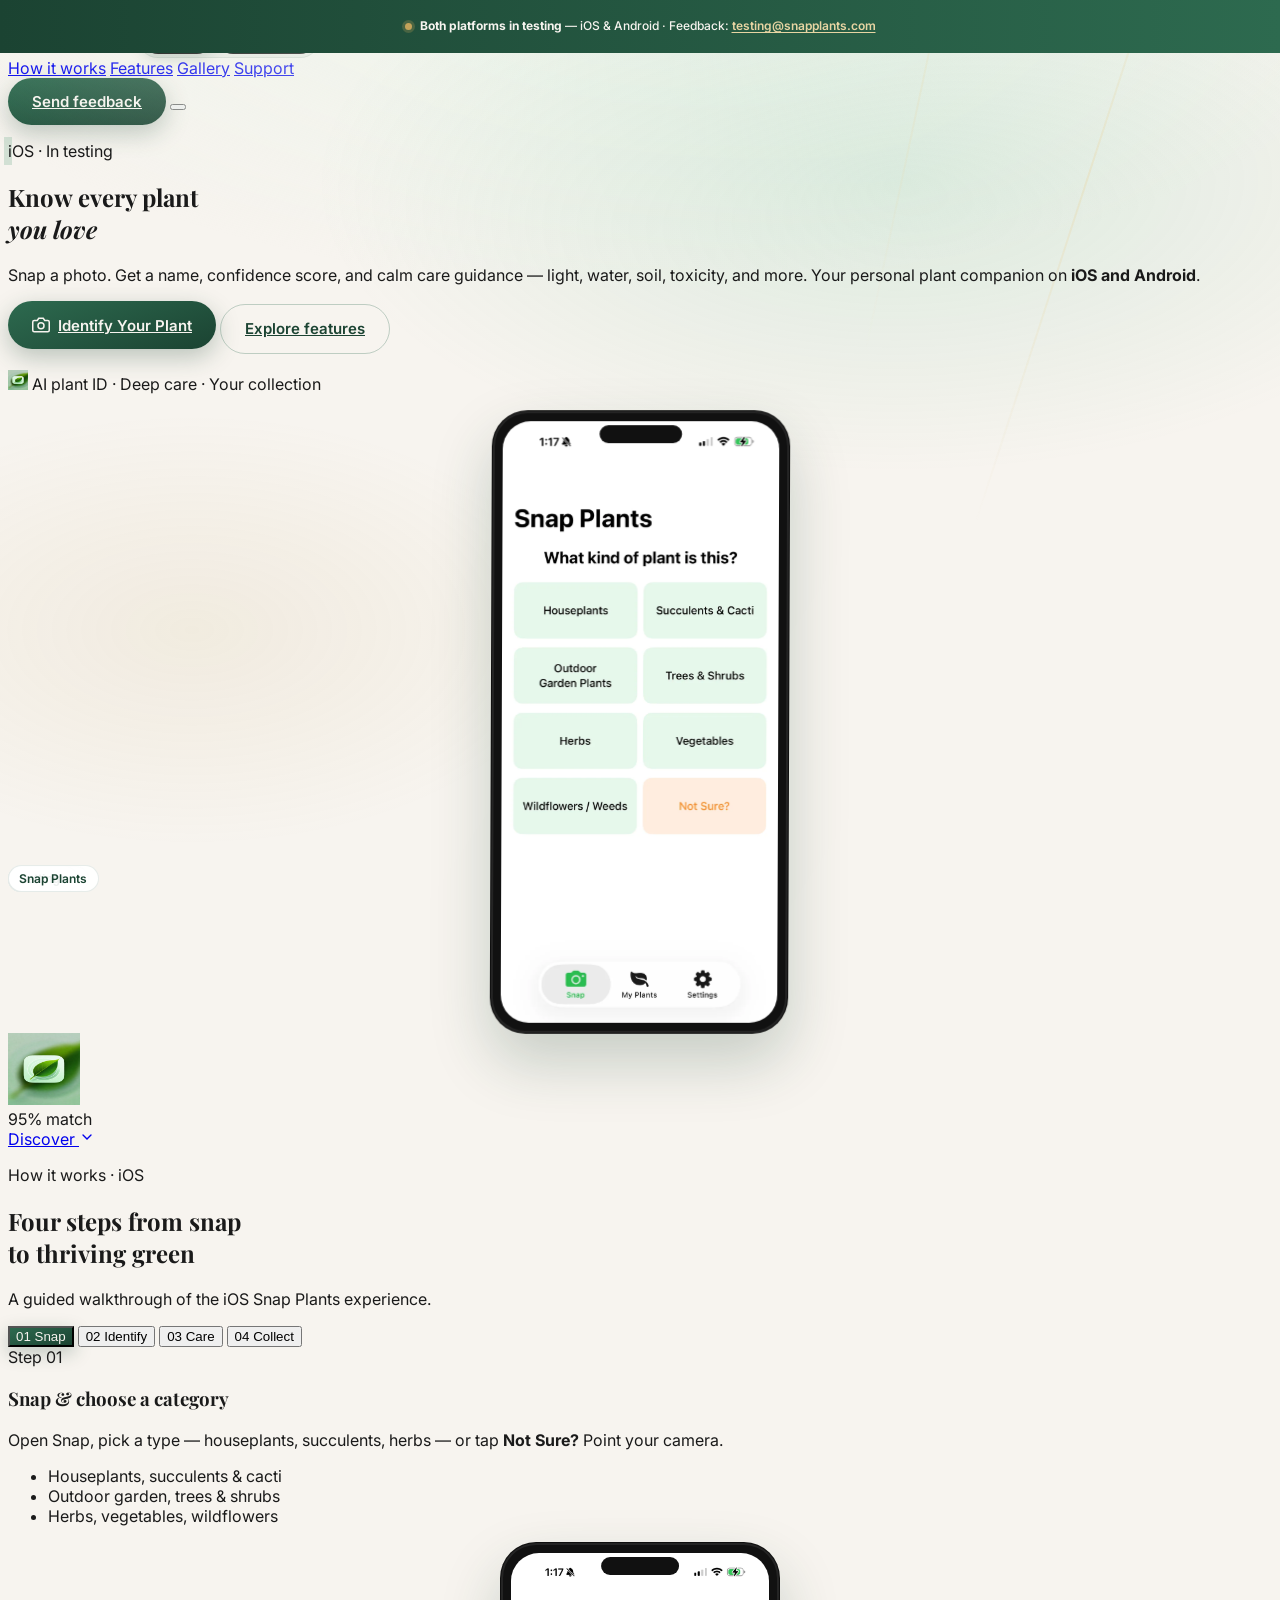
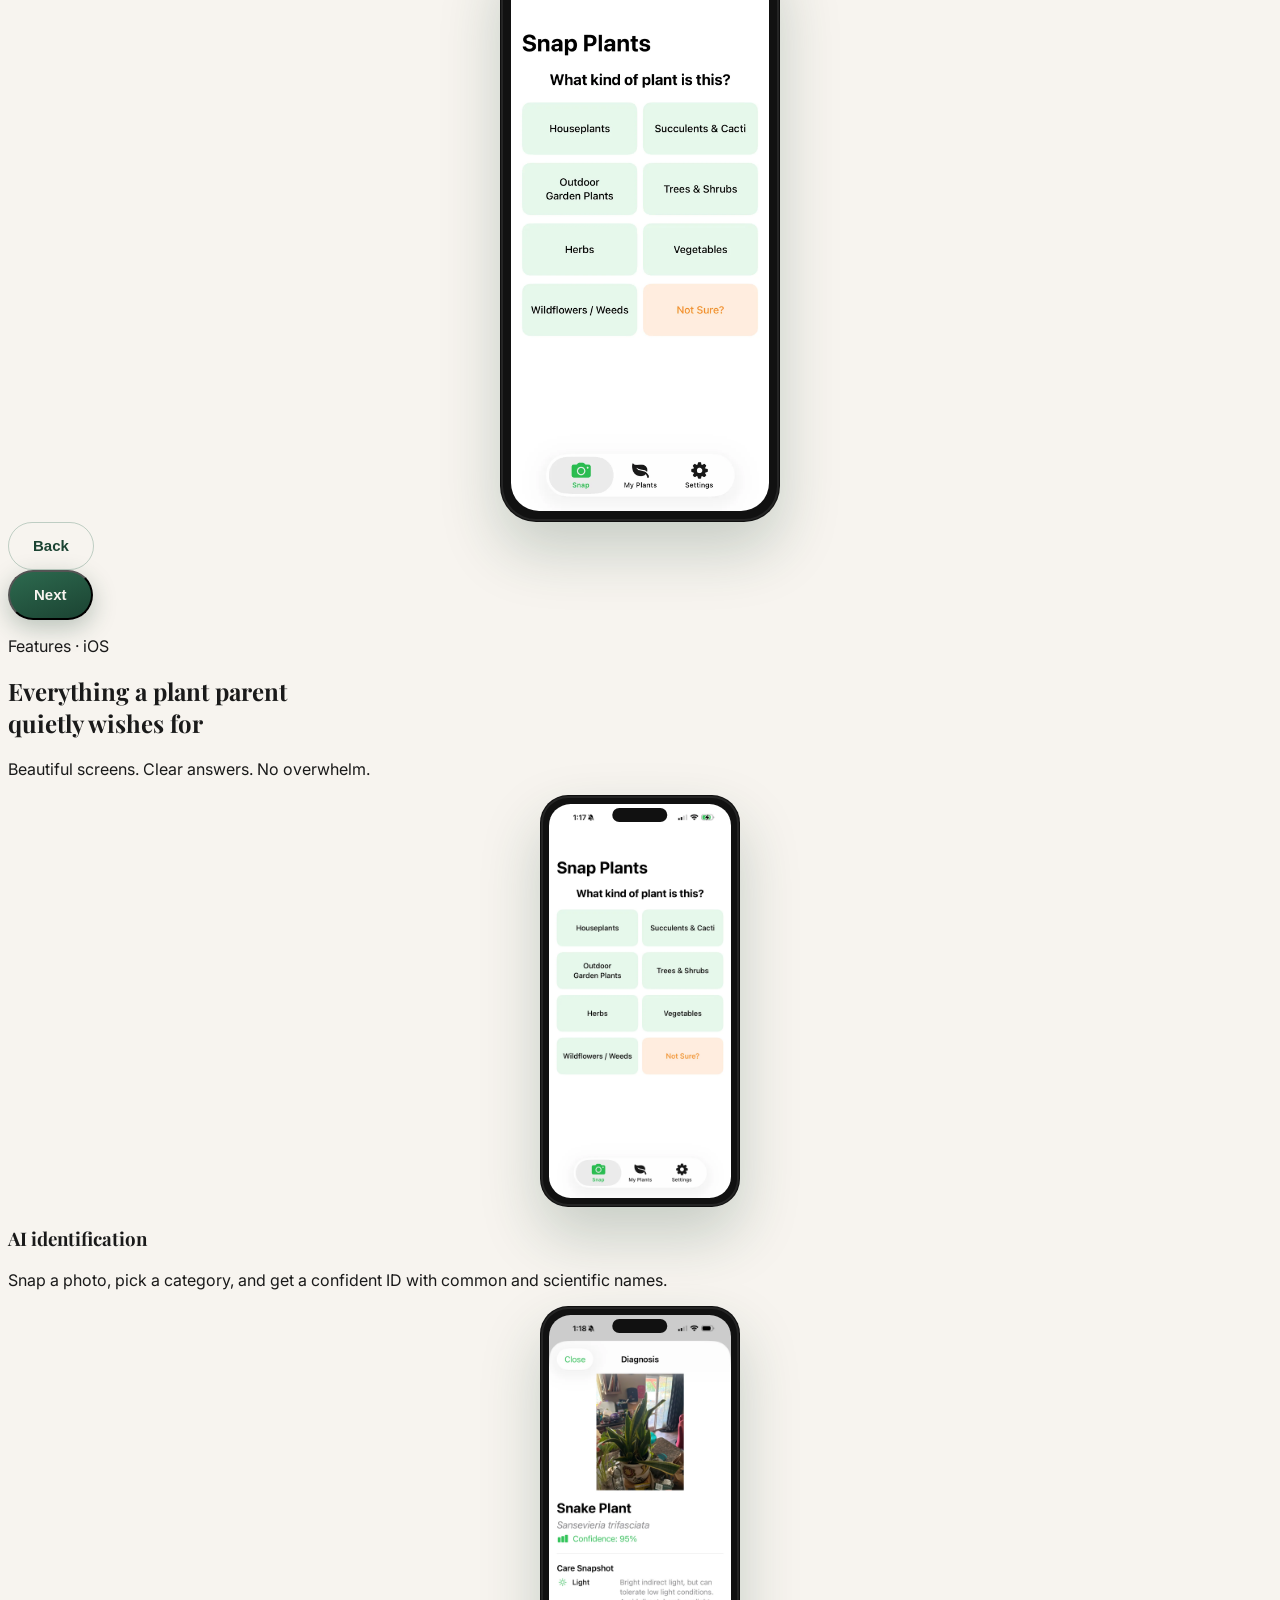
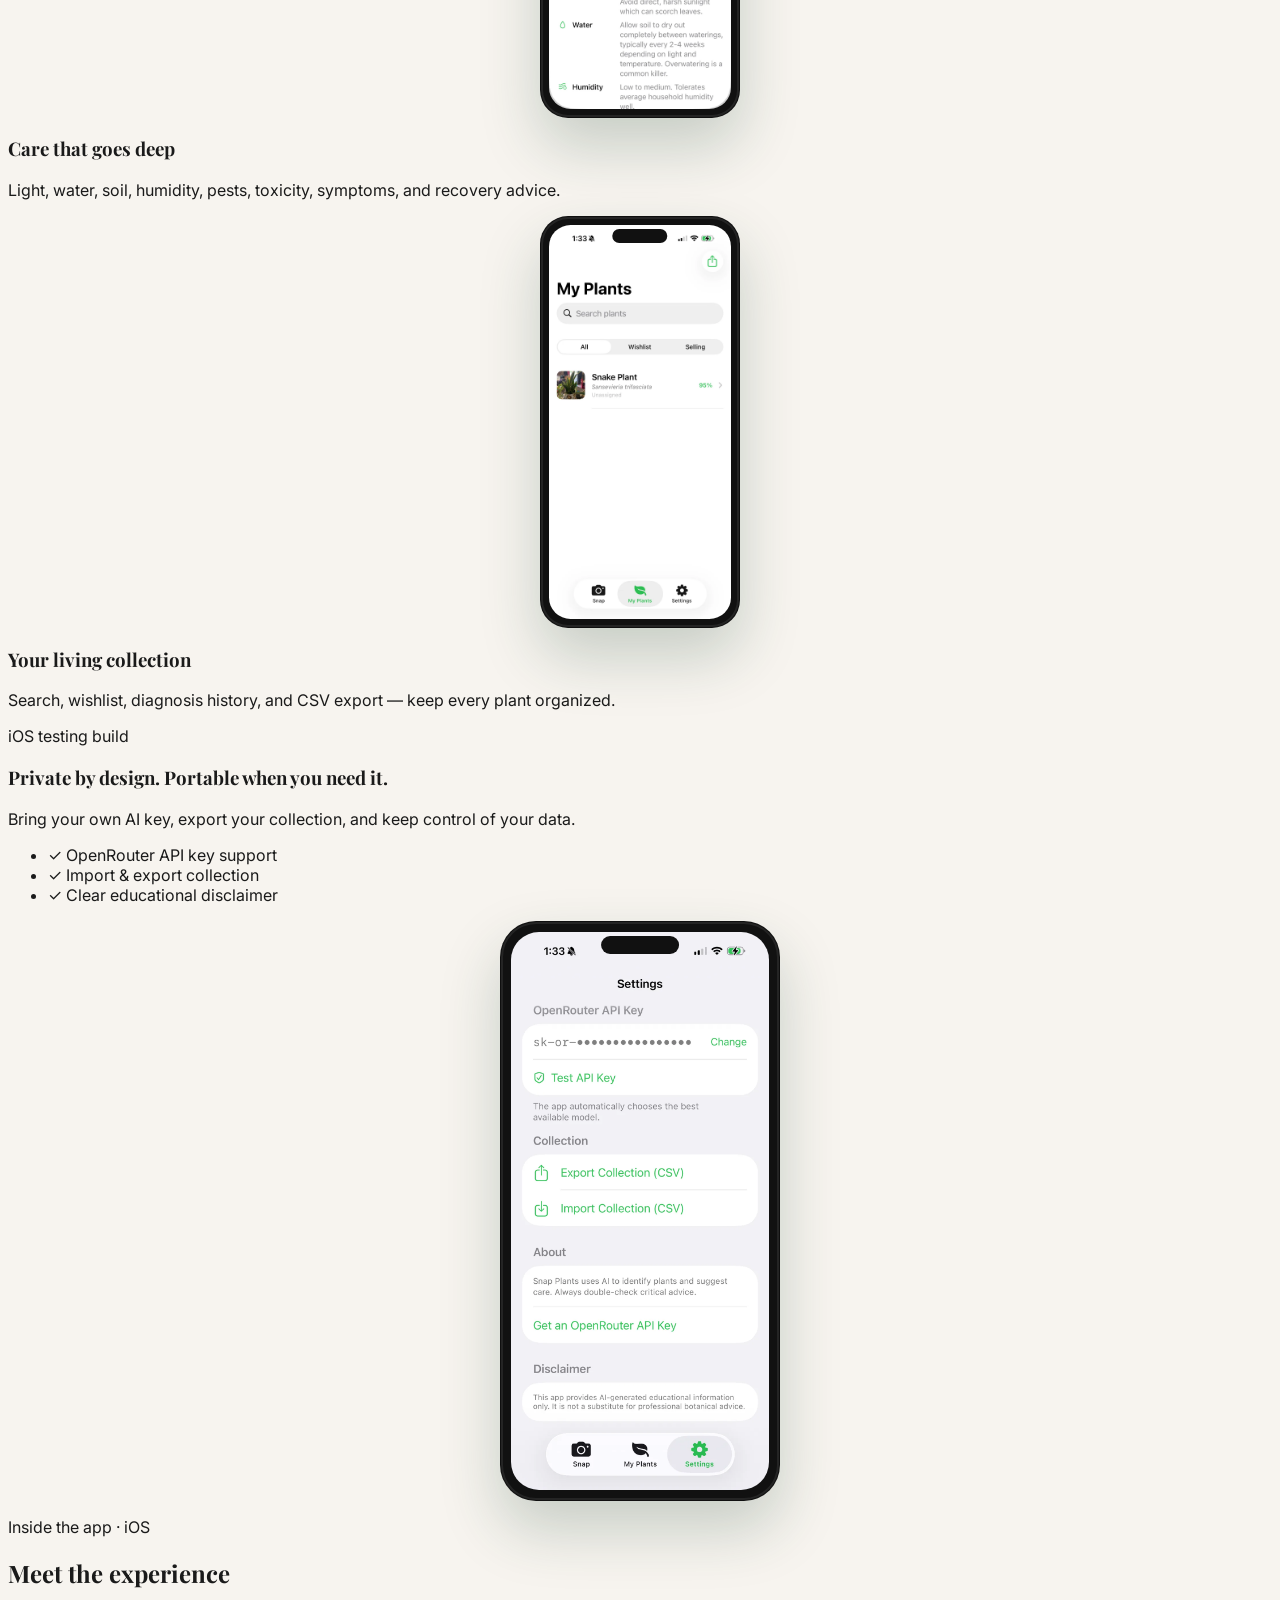
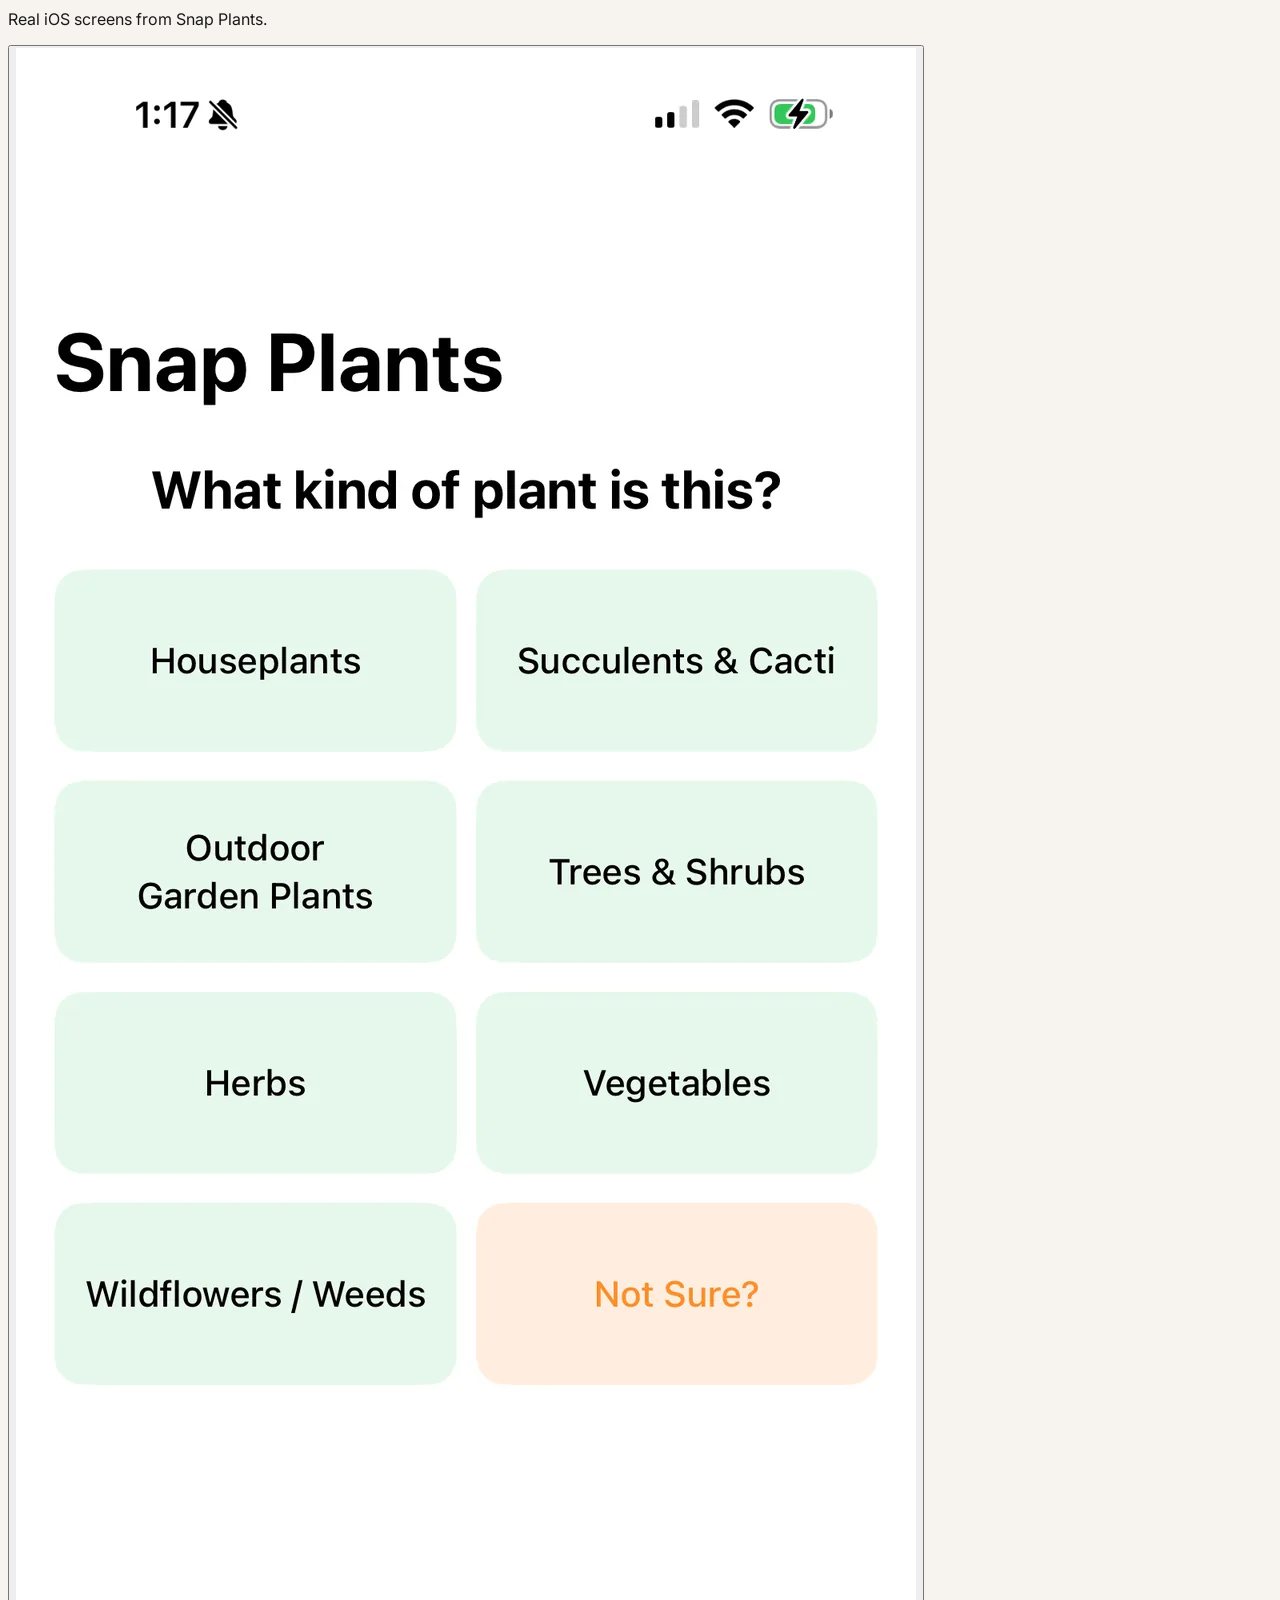
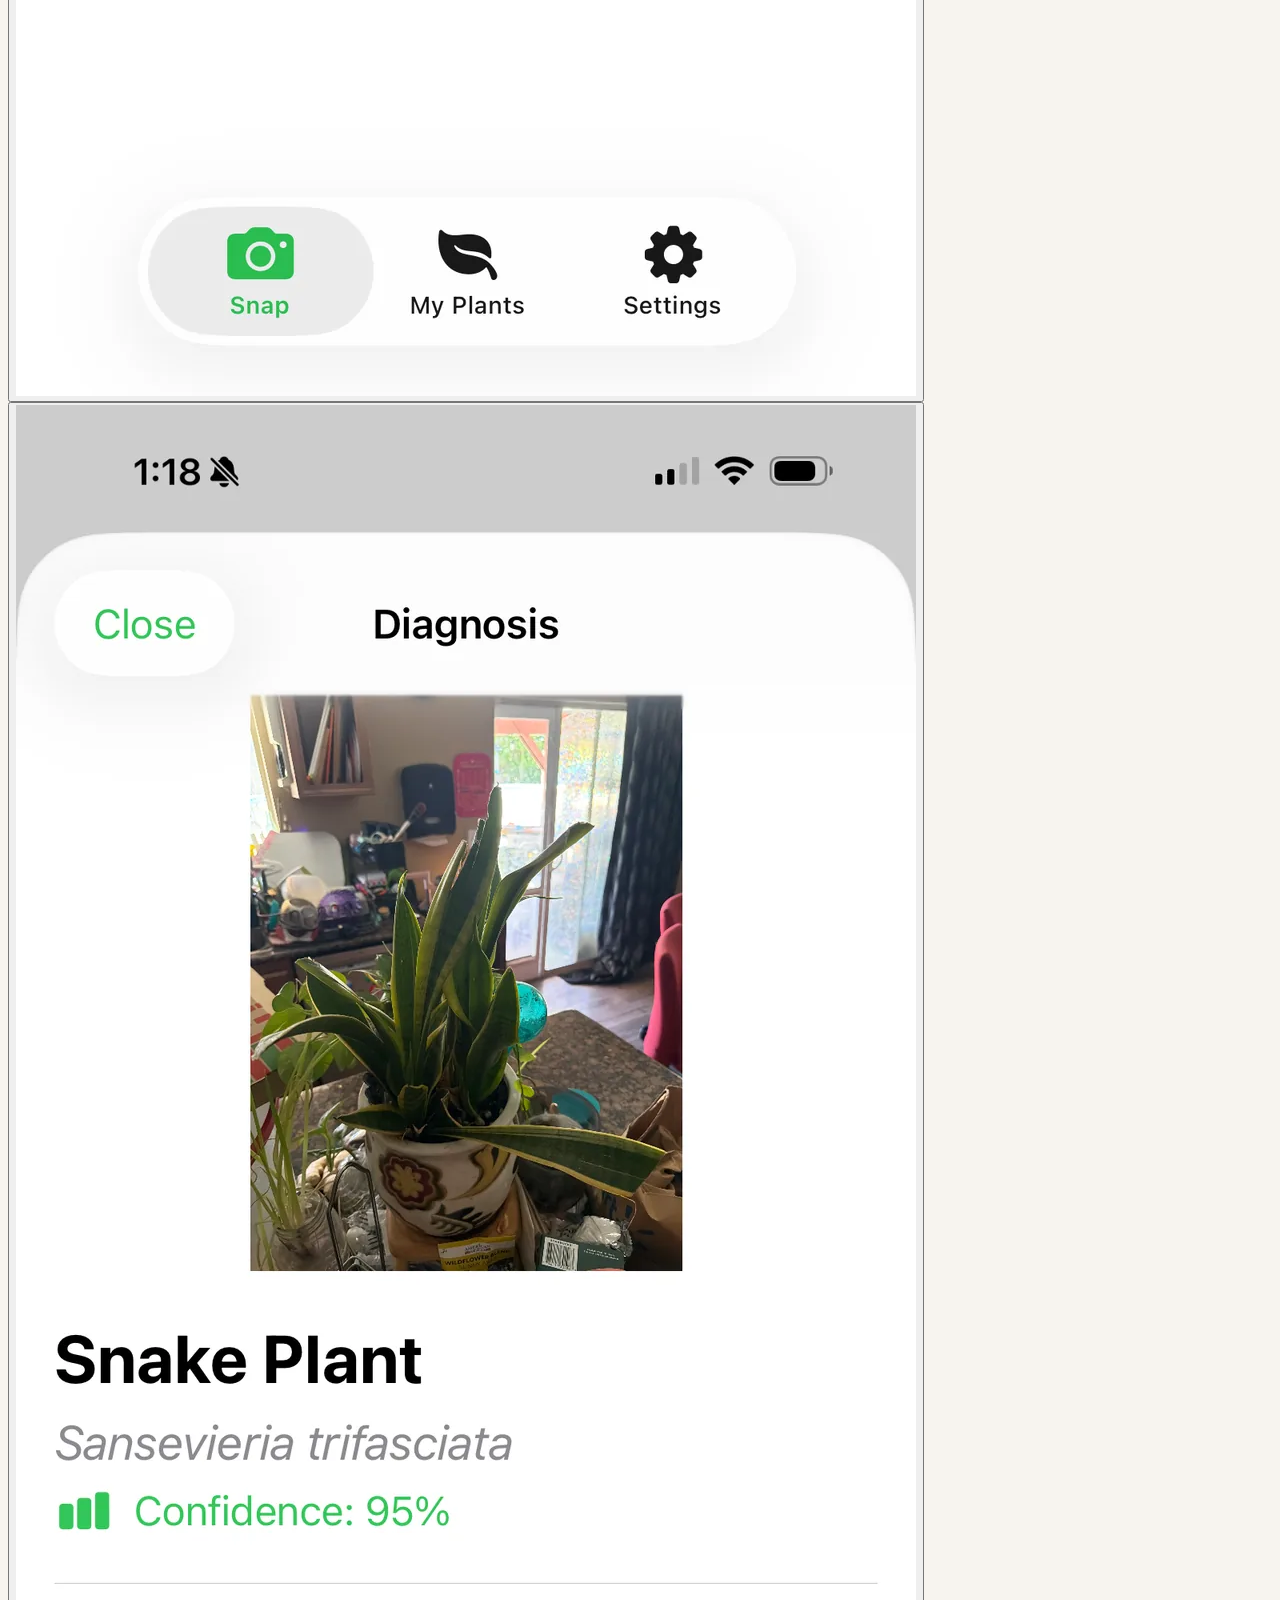
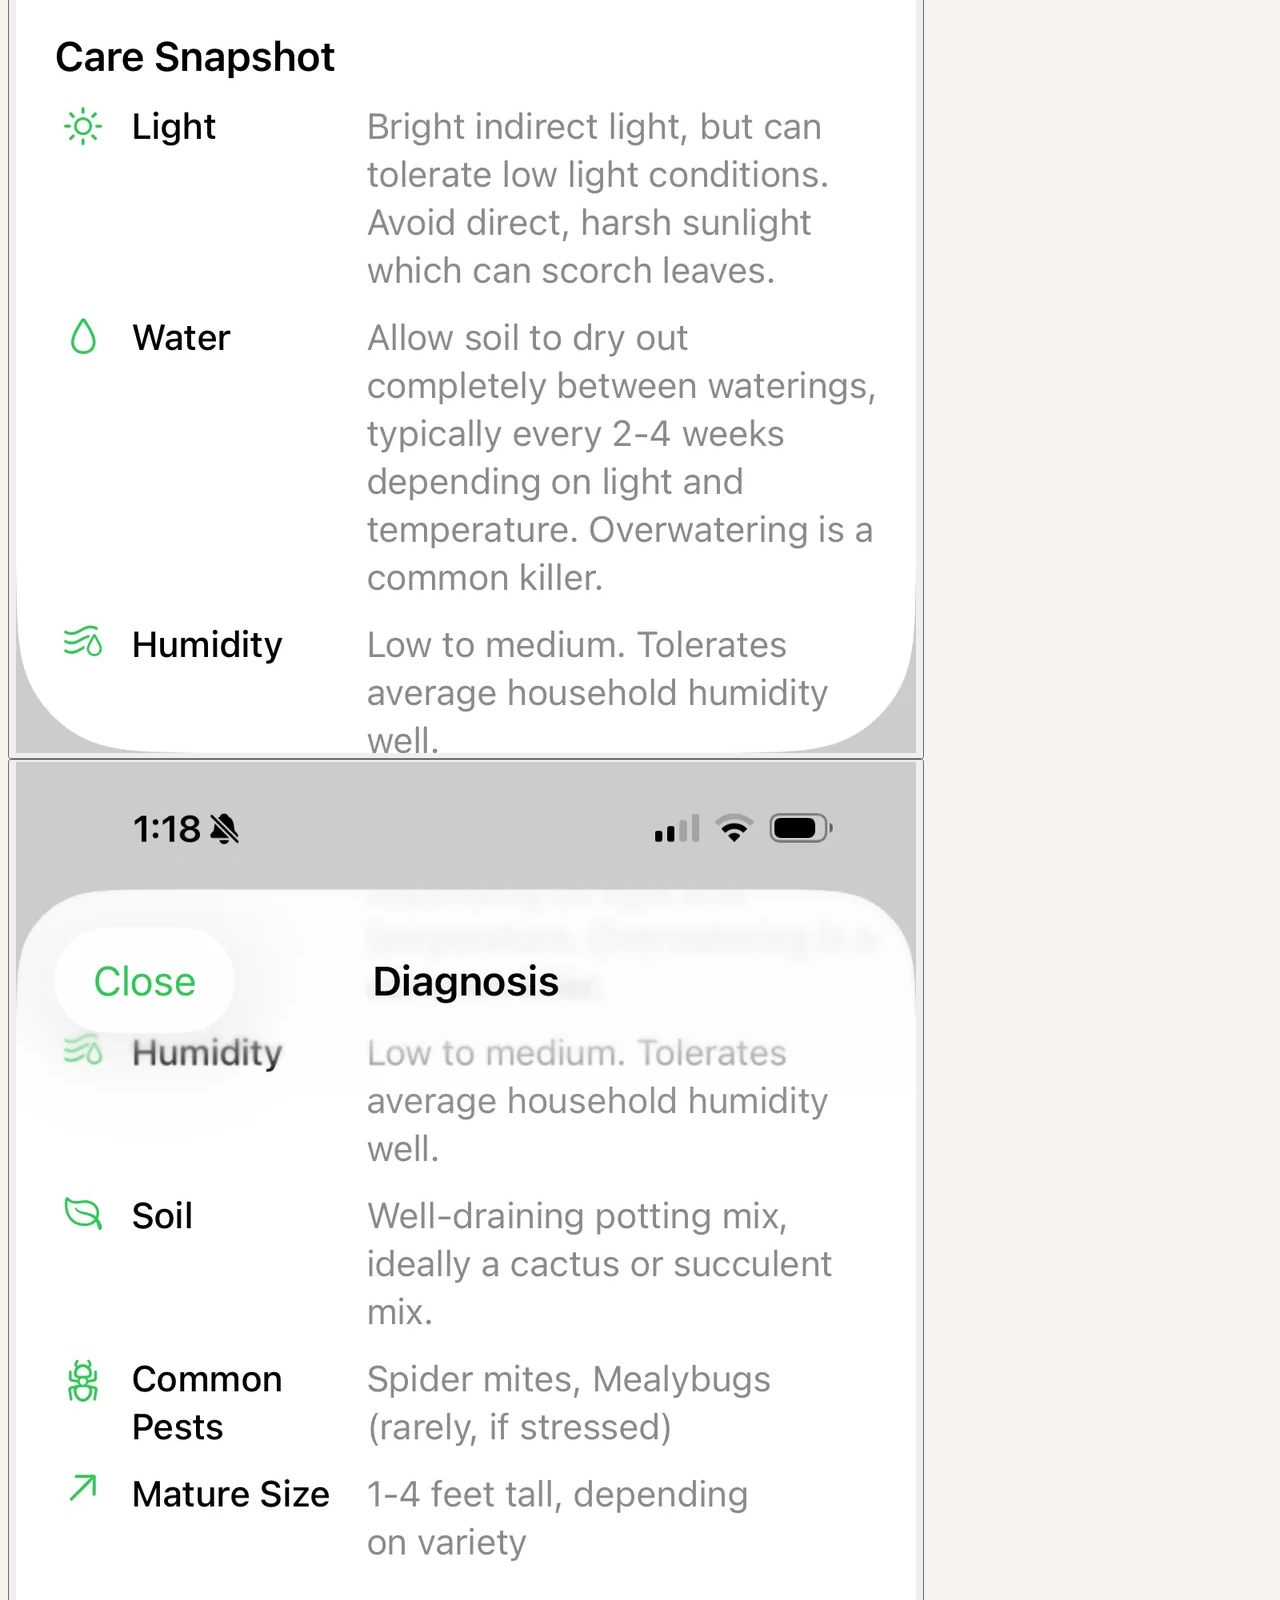
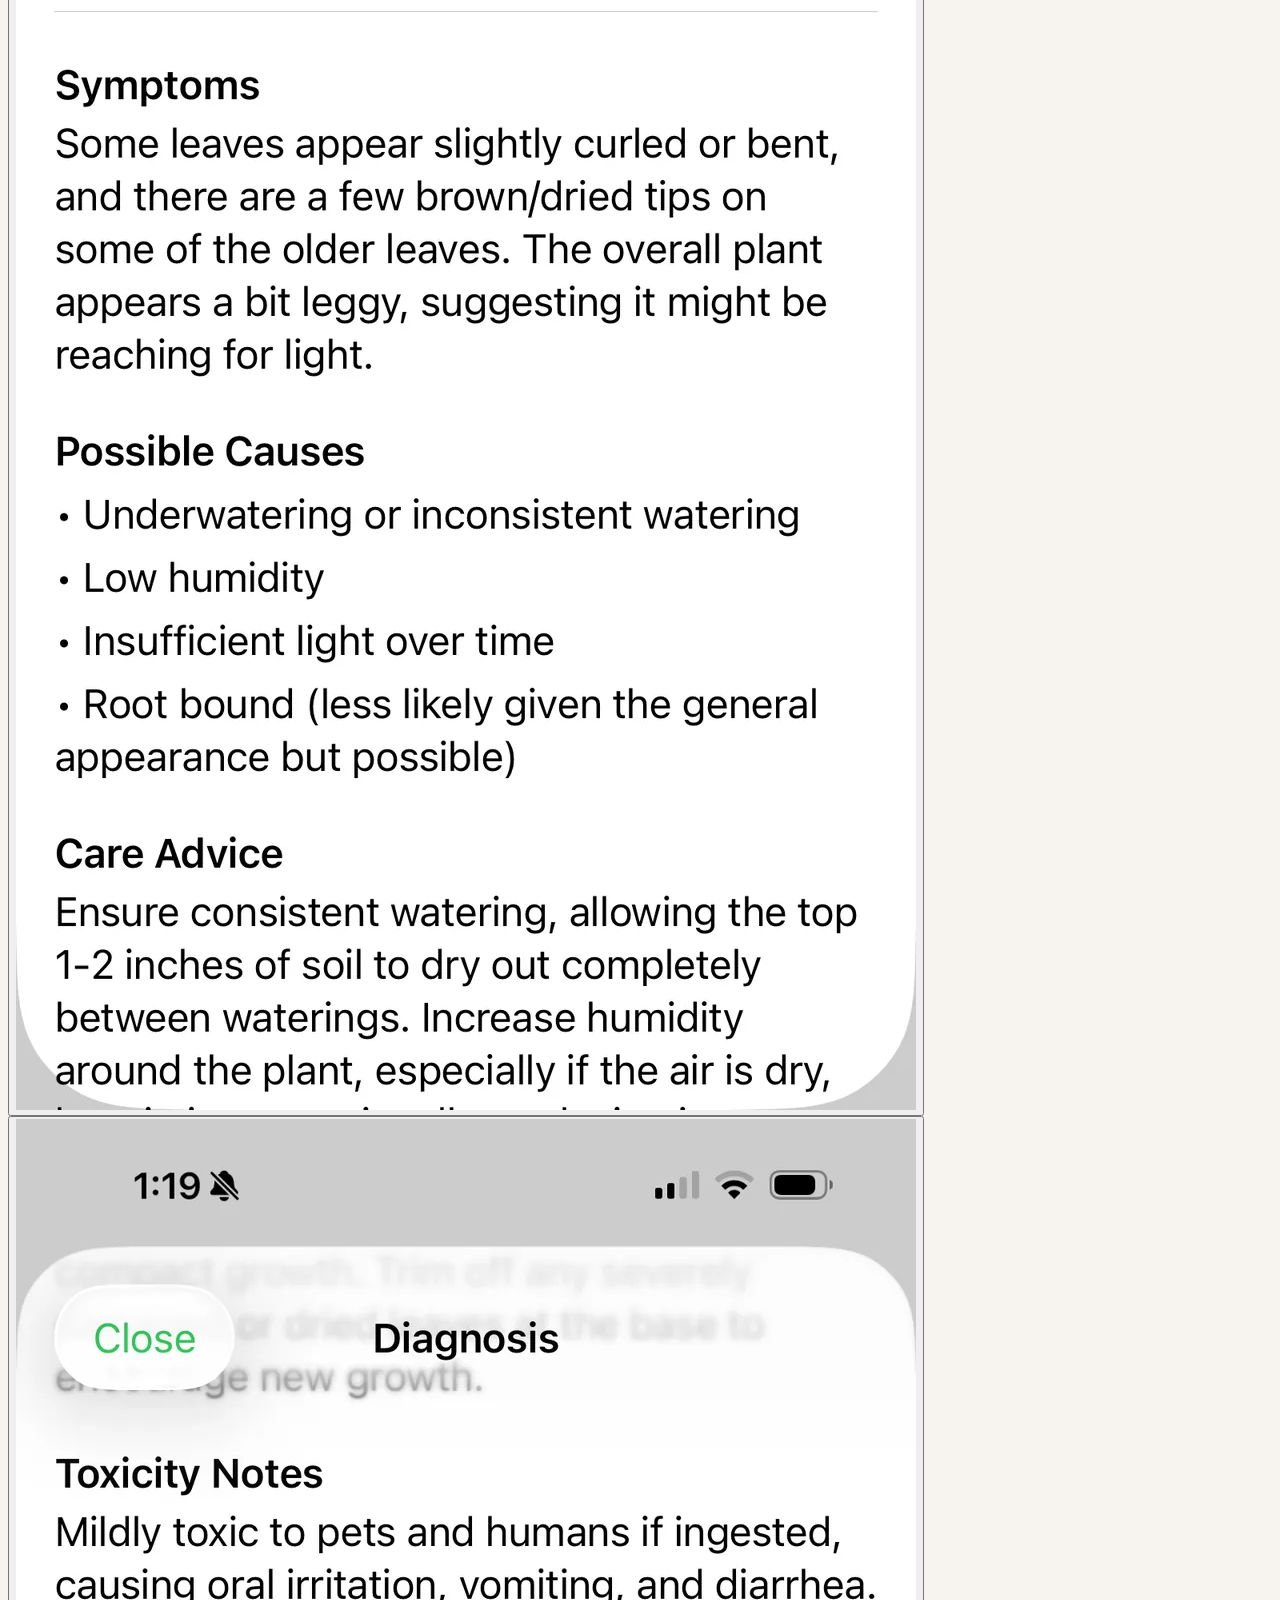
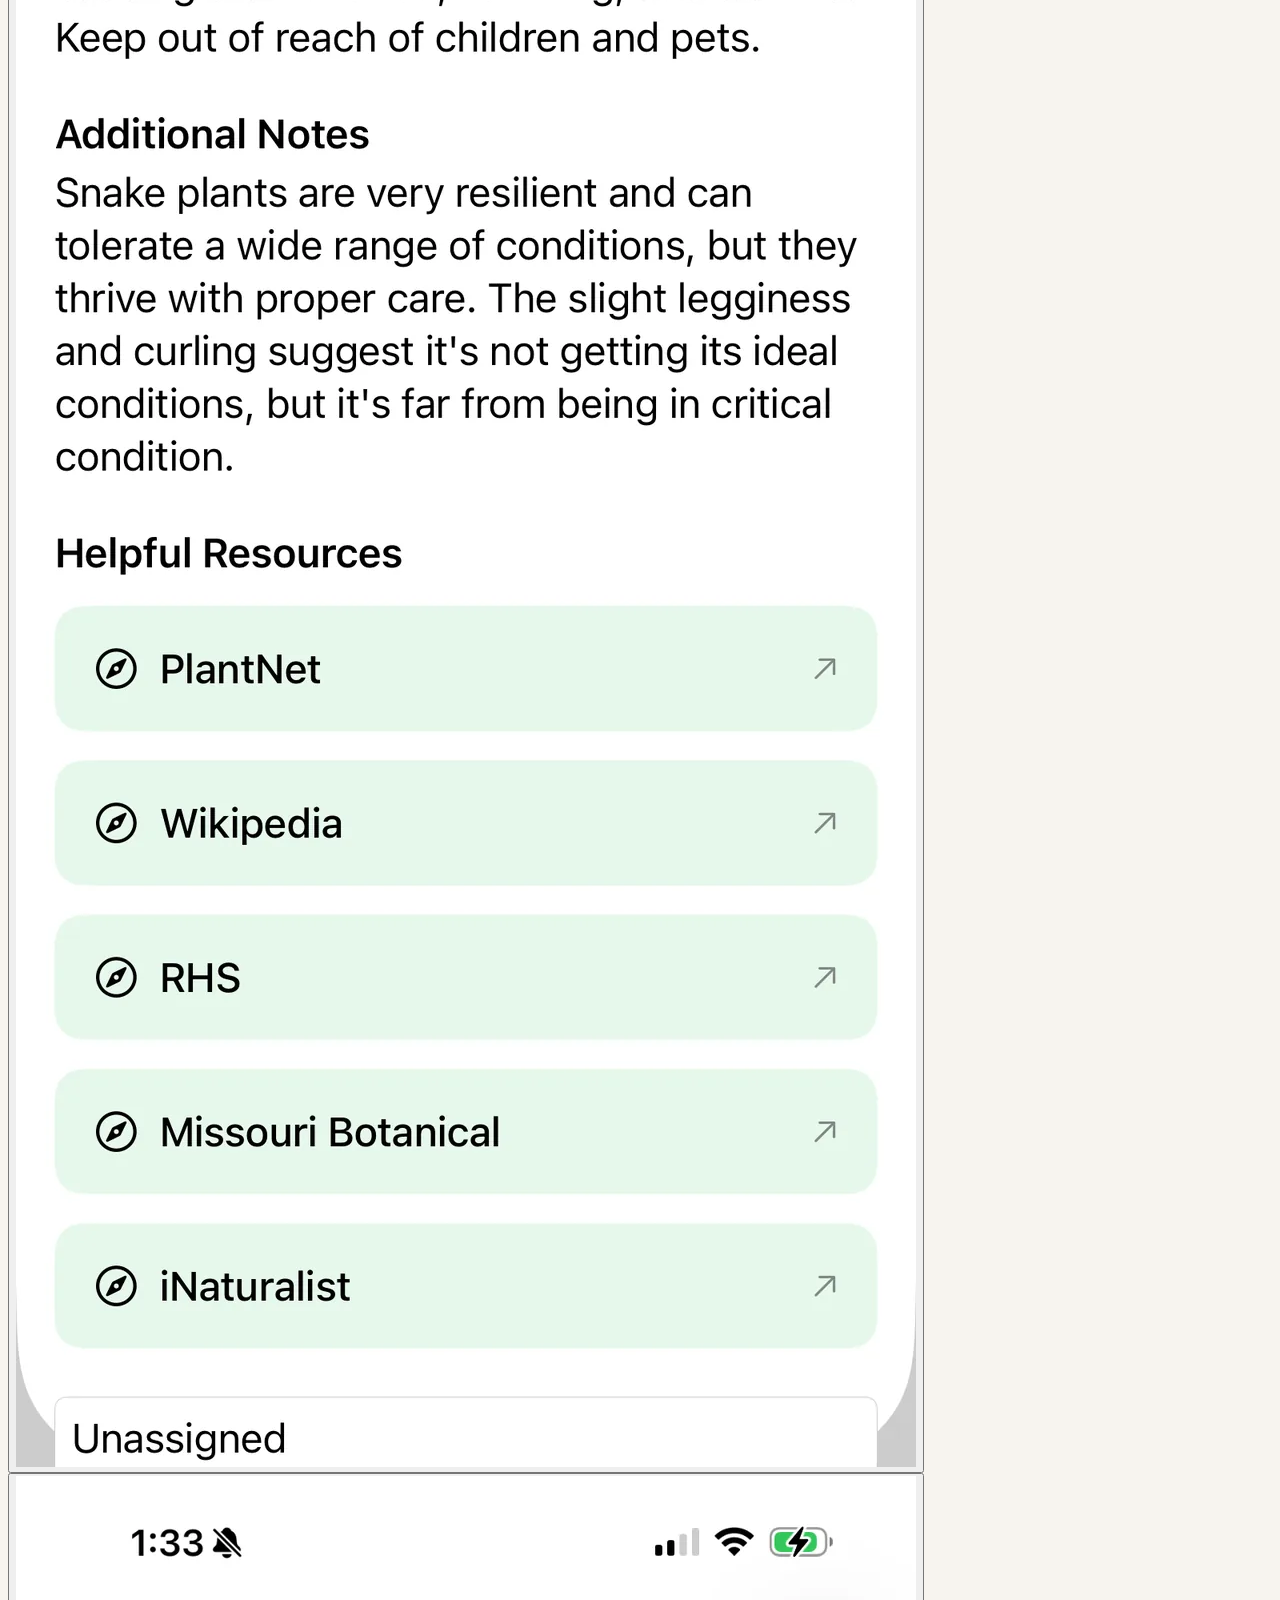
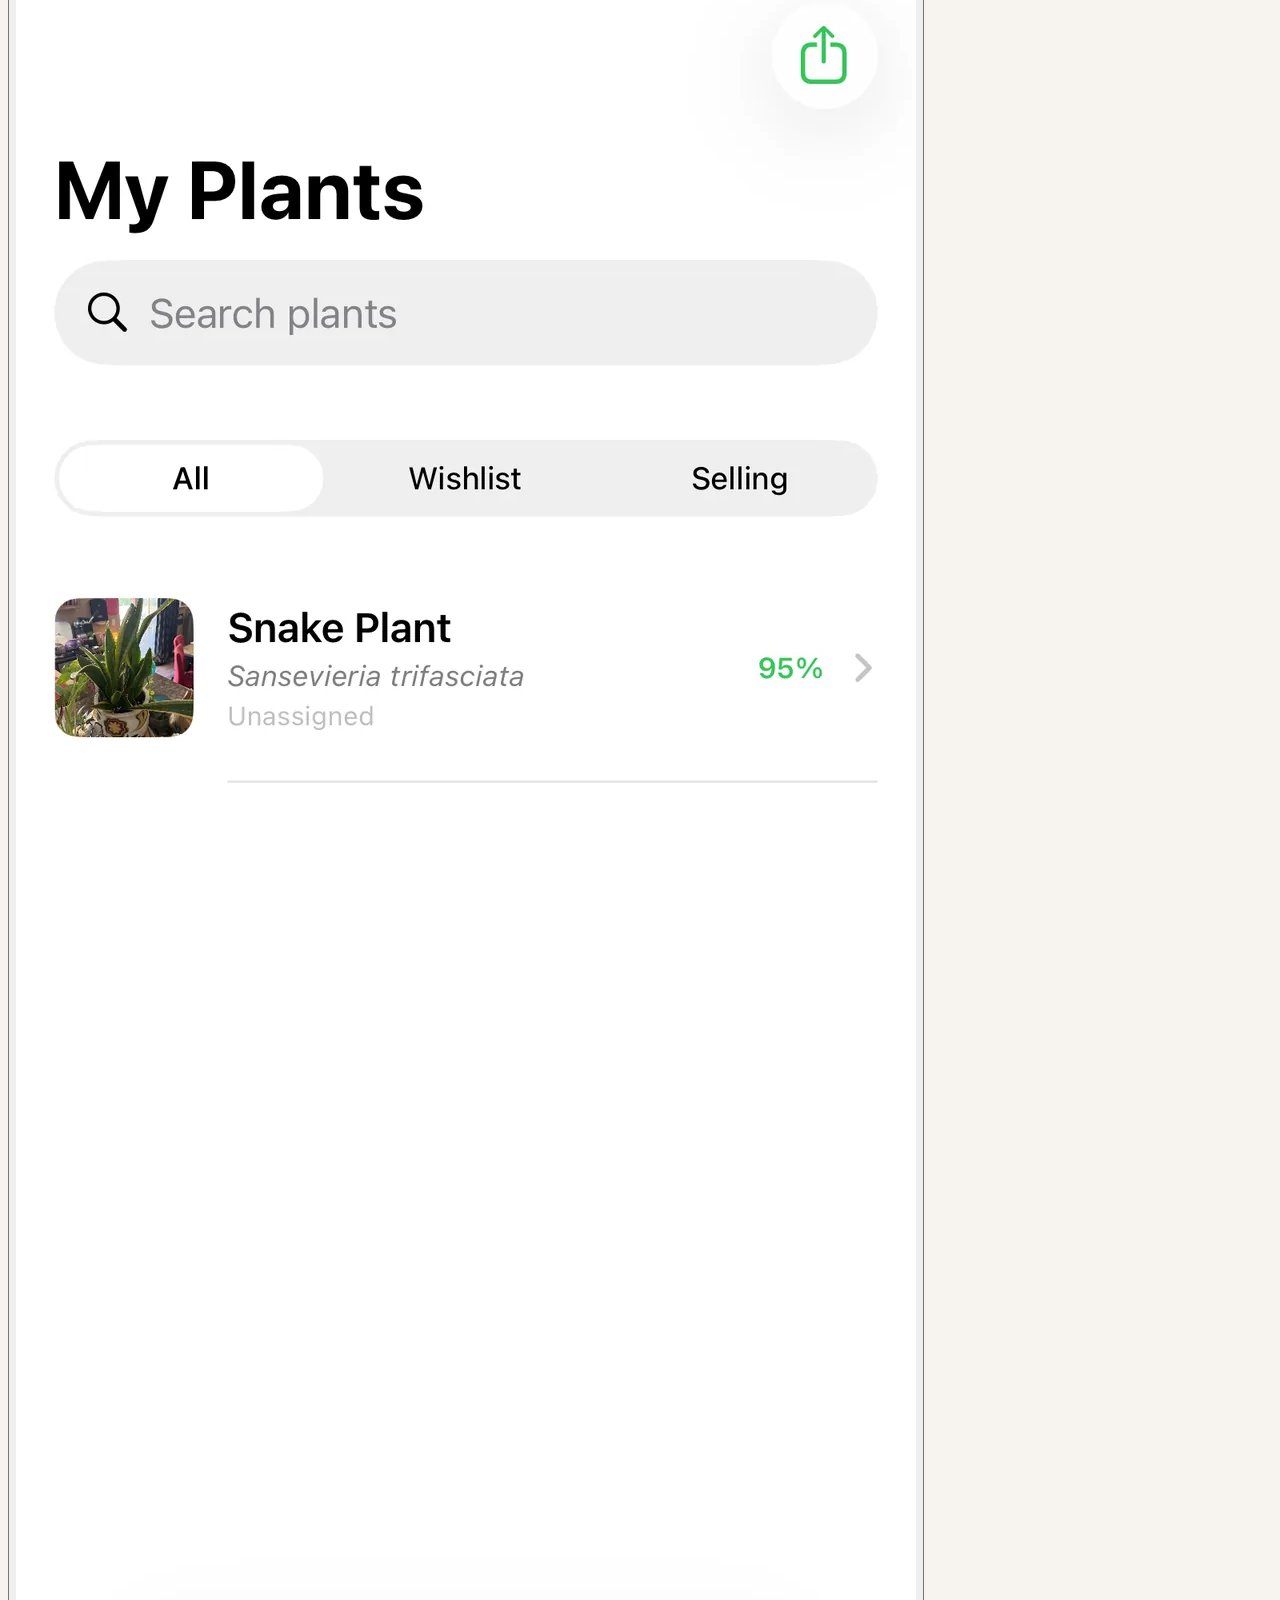
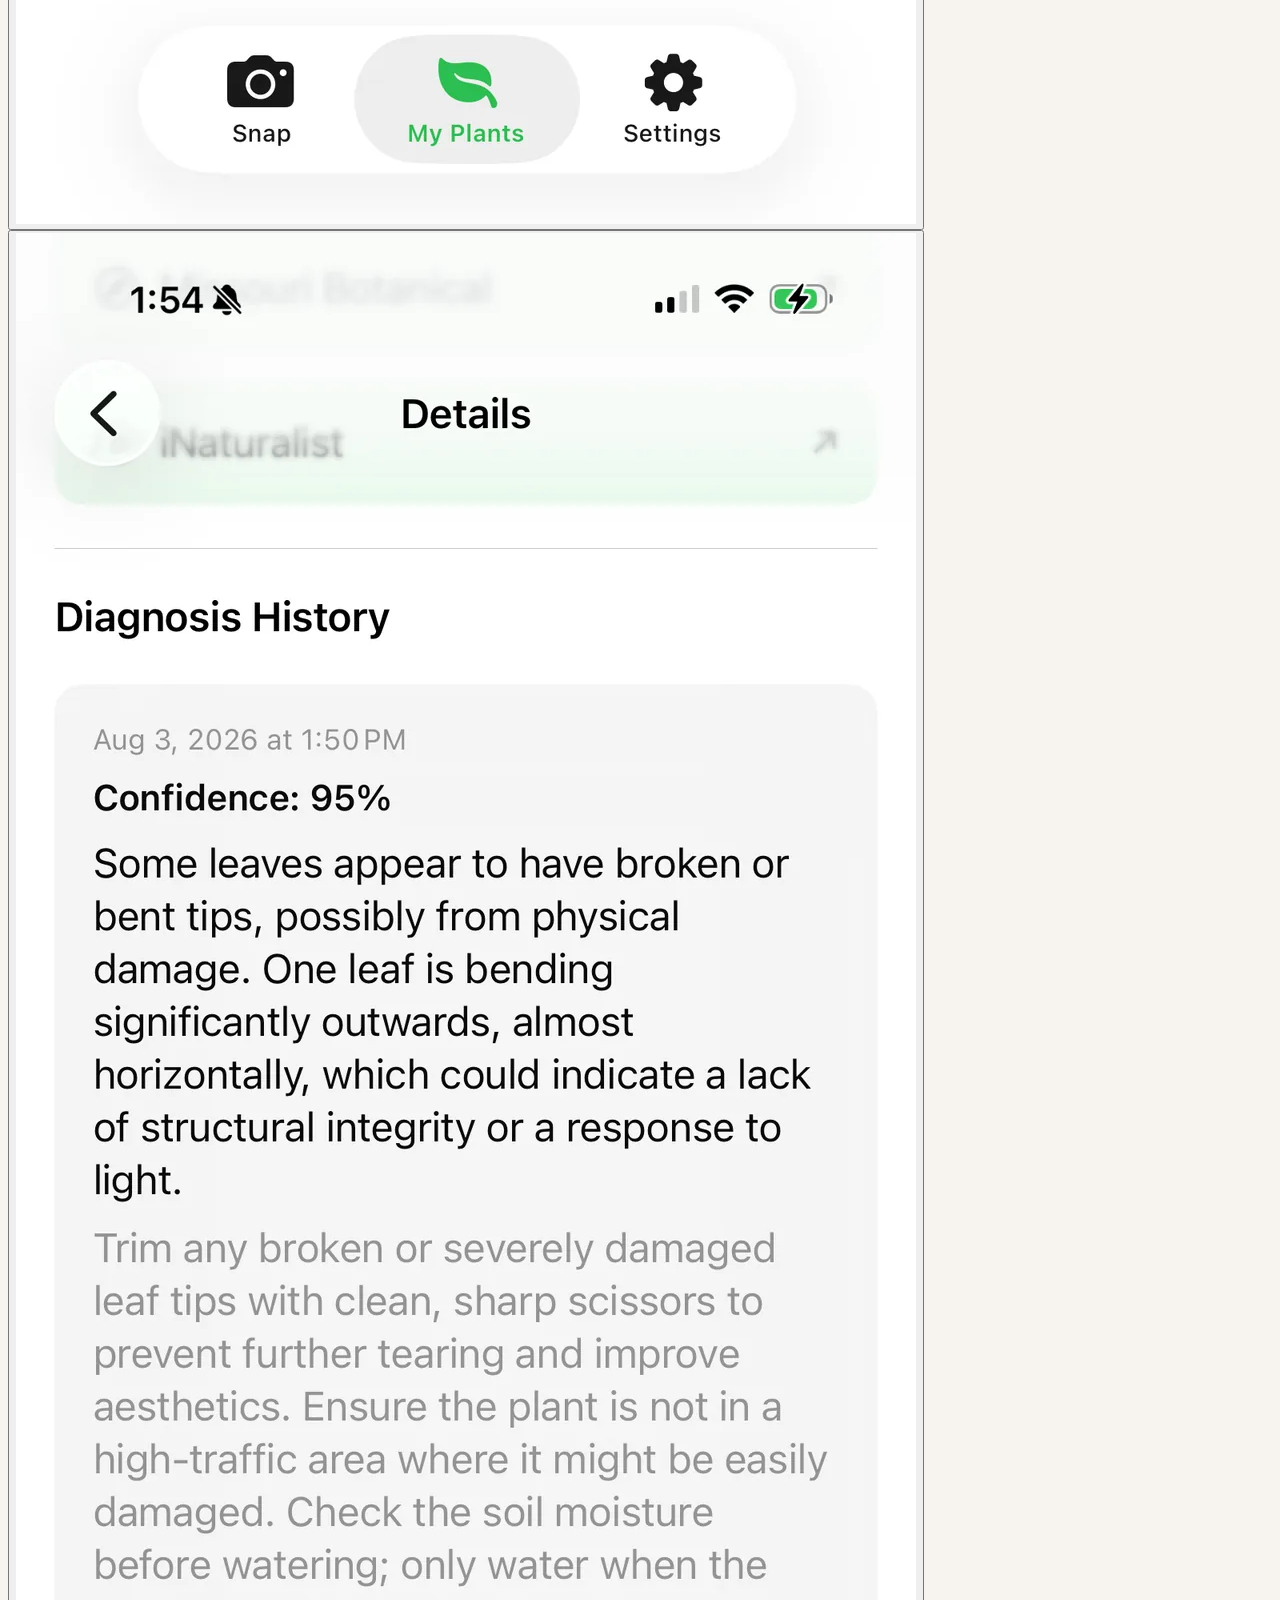
==== index.html @ 7fe0ae38 "Add Android variation + screenshots" ====
<!DOCTYPE html>
<html lang="en">
<head>
  <meta charset="UTF-8" />
  <meta name="viewport" content="width=device-width, initial-scale=1, viewport-fit=cover" />
  <meta name="description" content="Snap Plants — AI plant identification & care for iOS and Android. Currently in testing on both platforms." />
  <meta name="theme-color" content="#1B4332" />
  <meta name="apple-mobile-web-app-capable" content="yes" />
  <title>Snap Plants — iOS &amp; Android plant ID (in testing)</title>

  <meta property="og:type" content="website" />
  <meta property="og:title" content="Snap Plants — Know every plant you love" />
  <meta property="og:description" content="Snap a photo. Get calm care guidance. Available in testing for iOS and Android." />
  <meta property="og:image" content="images/optimized/Icon.webp" />
  <meta name="twitter:card" content="summary_large_image" />
  <meta name="twitter:title" content="Snap Plants" />
  <meta name="twitter:description" content="AI plant identification & care. In testing on iOS and Android." />

  <link rel="icon" type="image/webp" href="images/optimized/Icon.webp" />
  <link rel="apple-touch-icon" href="images/Icon.jpg" />

  <link rel="preconnect" href="https://fonts.googleapis.com" />
  <link rel="preconnect" href="https://fonts.gstatic.com" crossorigin />
  <link href="https://fonts.googleapis.com/css2?family=Inter:wght@400;500;600;700&family=Playfair+Display:ital,wght@0,500;0,600;0,700;1,500&display=swap" rel="stylesheet" />

  <script src="https://cdn.tailwindcss.com"></script>
  <script>
    tailwind.config = {
      theme: {
        extend: {
          colors: {
            forest: { DEFAULT: '#1B4332', mid: '#2D6A4F', deep: '#0d2818' },
            sage: { DEFAULT: '#40916C', bright: '#52B788', soft: '#E8F5E9' },
            cream: { DEFAULT: '#F7F4EF', deep: '#EFE9DF' },
            gold: { DEFAULT: '#C4A35A', soft: '#E8D5A3' },
          },
          fontFamily: {
            display: ['"Playfair Display"', 'Georgia', 'serif'],
            sans: ['Inter', 'system-ui', 'sans-serif'],
          },
        },
      },
    };
  </script>
  <link rel="stylesheet" href="css/site.css" />
</head>
<body class="bg-cream text-ink antialiased overflow-x-hidden" data-platform="ios">
  <div class="leaves" aria-hidden="true">
    <span class="leaf leaf-1"></span>
    <span class="leaf leaf-2"></span>
    <span class="leaf leaf-3"></span>
    <span class="leaf leaf-4"></span>
    <span class="leaf leaf-5"></span>
    <span class="leaf leaf-6"></span>
  </div>

  <!-- Testing banner -->
  <div class="testing-banner" role="status">
    <span class="testing-banner__dot" aria-hidden="true"></span>
    <span><strong>Both platforms in testing</strong> — iOS &amp; Android · Feedback:
      <a href="mailto:testing@snapplants.com">testing@snapplants.com</a>
    </span>
  </div>

  <!-- Nav -->
  <header id="siteNav" class="site-nav fixed inset-x-0 z-50">
    <div class="max-w-6xl mx-auto h-[4.5rem] px-4 flex items-center justify-between gap-3">
      <a href="/" class="flex items-center gap-2.5 font-display font-semibold text-lg text-forest z-10 shrink-0">
        <img src="images/optimized/Icon.webp" alt="" width="36" height="36" class="rounded-[10px] shadow-md" />
        <span class="hidden sm:inline">Snap Plants</span>
      </a>

      <!-- Platform switcher -->
      <div class="platform-switch" role="tablist" aria-label="Choose platform">
        <button type="button" class="platform-switch__btn is-active" role="tab" aria-selected="true" data-set-platform="ios">
          <svg width="14" height="14" viewBox="0 0 24 24" fill="currentColor" aria-hidden="true"><path d="M18.71 19.5c-.83 1.24-1.71 2.45-3.05 2.47-1.34.03-1.77-.79-3.29-.79-1.53 0-2 .77-3.27.82-1.31.05-2.3-1.32-3.14-2.53C4.25 17 2.94 12.45 4.7 9.39c.87-1.52 2.43-2.48 4.12-2.51 1.28-.02 2.5.87 3.29.87.78 0 2.26-1.07 3.81-.91.65.03 2.47.26 3.64 1.98-.09.06-2.17 1.28-2.15 3.81.03 3.02 2.65 4.03 2.68 4.04-.03.07-.42 1.44-1.38 2.83M13 3.5c.73-.83 1.94-1.46 2.94-1.5.13 1.17-.34 2.35-1.04 3.19-.69.85-1.83 1.51-2.95 1.42-.15-1.15.41-2.35 1.05-3.11z"/></svg>
          iOS
        </button>
        <button type="button" class="platform-switch__btn" role="tab" aria-selected="false" data-set-platform="android">
          <svg width="14" height="14" viewBox="0 0 24 24" fill="currentColor" aria-hidden="true"><path d="M17.6 9.48l1.84-3.18c.16-.31.04-.69-.26-.85a.637.637 0 00-.83.22l-1.88 3.24a11.43 11.43 0 00-8.94 0L5.65 5.67a.643.643 0 00-.87-.2c-.28.18-.37.54-.22.83L6.4 9.48A10.81 10.81 0 001 18h22a10.81 10.81 0 00-5.4-8.52zM7 15.25a1.25 1.25 0 110-2.5 1.25 1.25 0 010 2.5zm10 0a1.25 1.25 0 110-2.5 1.25 1.25 0 010 2.5z"/></svg>
          Android
        </button>
      </div>

      <nav class="hidden lg:flex items-center gap-6 text-sm font-medium text-forest/70" aria-label="Primary">
        <a href="#how" class="nav-link hover:text-forest">How it works</a>
        <a href="#features" class="nav-link hover:text-forest">Features</a>
        <a href="#gallery" class="nav-link hover:text-forest">Gallery</a>
        <a href="support/" class="nav-link hover:text-forest">Support</a>
      </nav>
      <a href="#waitlist" class="btn-primary !py-2.5 !px-4 !text-sm hidden md:inline-flex">Send feedback</a>
      <button type="button" id="menuToggle" class="lg:hidden z-10 w-11 h-11 flex flex-col items-center justify-center gap-1.5" aria-label="Open menu" aria-expanded="false" aria-controls="mobileMenu">
        <span class="block w-5 h-0.5 bg-forest rounded"></span>
        <span class="block w-5 h-0.5 bg-forest rounded"></span>
        <span class="block w-5 h-0.5 bg-forest rounded"></span>
      </button>
    </div>
    <div id="mobileMenu" class="mobile-menu fixed inset-0 z-[1] bg-cream/95 backdrop-blur-xl flex flex-col items-center justify-center gap-6 text-xl font-medium" hidden>
      <a href="#how">How it works</a>
      <a href="#features">Features</a>
      <a href="#gallery">Gallery</a>
      <a href="support/">Support</a>
      <a href="#waitlist" class="btn-primary mt-2">Send feedback</a>
    </div>
  </header>

  <main>
    <!-- Hero -->
    <section class="relative min-h-[100svh] flex flex-col justify-center pt-[7.5rem] pb-16 overflow-hidden">
      <div class="hero-rays" aria-hidden="true"></div>
      <div class="hero-ray-beam" aria-hidden="true"></div>
      <div class="hero-ray-beam" aria-hidden="true"></div>

      <div class="relative z-10 max-w-6xl mx-auto px-4 grid lg:grid-cols-2 gap-12 lg:gap-8 items-center">
        <div class="reveal">
          <p class="inline-flex items-center gap-2 text-xs font-semibold tracking-wider uppercase text-forest-mid mb-4">
            <span class="w-2 h-2 rounded-full bg-gold pulse-dot"></span>
            <span data-platform-text="ios">iOS · In testing</span>
            <span data-platform-text="android" hidden>Android · In testing</span>
          </p>
          <h1 class="font-display text-4xl sm:text-5xl lg:text-[3.5rem] font-semibold leading-[1.12] tracking-tight text-forest mb-5">
            Know every plant<br />
            <em class="not-italic italic bg-gradient-to-r from-sage to-gold bg-clip-text text-transparent">you love</em>
          </h1>
          <p class="text-base sm:text-lg text-forest/70 max-w-md leading-relaxed mb-6">
            Snap a photo. Get a name, confidence score, and calm care guidance —
            light, water, soil, toxicity, and more. Your personal plant companion on
            <strong class="text-forest font-semibold">iOS and Android</strong>.
          </p>
          <div class="flex flex-wrap gap-3 mb-6">
            <a href="#how" class="btn-primary btn-magnetic">
              <svg width="18" height="18" viewBox="0 0 24 24" fill="none" aria-hidden="true"><path d="M23 19a2 2 0 01-2 2H3a2 2 0 01-2-2V8a2 2 0 012-2h4l2-3h6l2 3h4a2 2 0 012 2v11z" stroke="currentColor" stroke-width="2"/><circle cx="12" cy="13" r="4" stroke="currentColor" stroke-width="2"/></svg>
              Identify Your Plant
            </a>
            <a href="#features" class="btn-ghost">Explore features</a>
          </div>
          <p class="flex items-center gap-2 text-sm text-muted font-medium">
            <img src="images/optimized/Icon.webp" alt="" width="20" height="20" class="rounded-md" data-platform-icon />
            <span data-platform-text="ios">AI plant ID · Deep care · Your collection</span>
            <span data-platform-text="android" hidden>Snap · AI Botanist · Encyclopedia · Collection</span>
          </p>
        </div>

        <!-- iOS hero phone -->
        <div class="relative reveal reveal-delay-1" data-platform-panel="ios" data-parallax>
          <div class="phone phone-lg phone-tilt phone--ios">
            <div class="phone-frame">
              <div class="phone-notch" aria-hidden="true"></div>
              <img src="images/optimized/Scan.webp" alt="Snap Plants iOS — choose a plant category" width="900" height="1948" class="phone-screen" fetchpriority="high" />
            </div>
          </div>
          <div class="absolute top-[6%] left-0 w-[72px] h-[72px] rounded-2xl overflow-hidden shadow-xl float-slow z-10">
            <img src="images/optimized/Icon.webp" alt="" width="72" height="72" class="w-full h-full object-cover" />
          </div>
          <div class="absolute bottom-[16%] right-0 float-slower z-10">
            <span class="inline-block px-4 py-2 rounded-full bg-white/95 border border-forest/10 shadow-lg text-sm font-bold text-sage">95% match</span>
          </div>
        </div>

        <!-- Android hero phone -->
        <div class="relative reveal reveal-delay-1" data-platform-panel="android" hidden data-parallax>
          <div class="phone phone-lg phone-tilt phone--android">
            <div class="phone-frame phone-frame--android">
              <div class="phone-punch" aria-hidden="true"></div>
              <img src="images/android/optimized/scan.webp" alt="Snap Plants Android — camera identify" width="900" height="1600" class="phone-screen" />
            </div>
          </div>
          <div class="absolute top-[6%] left-0 w-[72px] h-[72px] rounded-2xl overflow-hidden shadow-xl float-slow z-10">
            <img src="images/android/optimized/icon.webp" alt="" width="72" height="72" class="w-full h-full object-cover" />
          </div>
          <div class="absolute bottom-[16%] right-0 float-slower z-10">
            <span class="inline-block px-4 py-2 rounded-full bg-white/95 border border-forest/10 shadow-lg text-sm font-bold text-sage">AI Botanist</span>
          </div>
        </div>
      </div>

      <a href="#how" class="absolute bottom-6 left-1/2 -translate-x-1/2 flex flex-col items-center gap-1 text-[0.7rem] font-semibold tracking-widest uppercase text-muted hover:text-forest-mid transition z-10">
        Discover
        <svg width="16" height="16" viewBox="0 0 24 24" fill="none" class="animate-bounce" aria-hidden="true"><path d="M6 9l6 6 6-6" stroke="currentColor" stroke-width="2" stroke-linecap="round"/></svg>
      </a>
    </section>

    <div id="how" class="scroll-anchor" aria-hidden="true"></div>
    <!-- How it works — iOS -->
    <section class="relative z-10 py-20 sm:py-28 bg-gradient-to-b from-transparent via-sage-soft/50 to-transparent" data-platform-panel="ios">
      <div class="max-w-6xl mx-auto px-4">
        <header class="text-center max-w-xl mx-auto mb-12 reveal">
          <p class="text-xs font-semibold tracking-wider uppercase text-forest-mid mb-3">How it works · iOS</p>
          <h2 class="font-display text-3xl sm:text-4xl font-semibold text-forest leading-tight mb-4">Four steps from snap<br />to thriving green</h2>
          <p class="text-forest/70 leading-relaxed">A guided walkthrough of the iOS Snap Plants experience.</p>
        </header>

        <div class="max-w-4xl mx-auto" data-walkthrough>
          <div class="grid grid-cols-4 gap-1.5 p-1 mb-10 bg-white rounded-2xl border border-forest/10 shadow-sm" role="tablist" aria-label="iOS walkthrough steps">
            <button type="button" class="walk-tab is-active flex flex-col items-center gap-0.5 py-3 px-1 rounded-xl text-muted" role="tab" aria-selected="true" data-step="0">
              <span class="text-[0.65rem] font-bold tracking-wide opacity-75">01</span>
              <span class="text-xs sm:text-sm font-semibold">Snap</span>
            </button>
            <button type="button" class="walk-tab flex flex-col items-center gap-0.5 py-3 px-1 rounded-xl text-muted" role="tab" aria-selected="false" data-step="1">
              <span class="text-[0.65rem] font-bold tracking-wide opacity-75">02</span>
              <span class="text-xs sm:text-sm font-semibold">Identify</span>
            </button>
            <button type="button" class="walk-tab flex flex-col items-center gap-0.5 py-3 px-1 rounded-xl text-muted" role="tab" aria-selected="false" data-step="2">
              <span class="text-[0.65rem] font-bold tracking-wide opacity-75">03</span>
              <span class="text-xs sm:text-sm font-semibold">Care</span>
            </button>
            <button type="button" class="walk-tab flex flex-col items-center gap-0.5 py-3 px-1 rounded-xl text-muted" role="tab" aria-selected="false" data-step="3">
              <span class="text-[0.65rem] font-bold tracking-wide opacity-75">04</span>
              <span class="text-xs sm:text-sm font-semibold">Collect</span>
            </button>
          </div>

          <div data-walk-stage class="min-h-[420px]">
            <article class="walk-panel grid md:grid-cols-2 gap-10 items-center" data-step-panel="0" role="tabpanel">
              <div>
                <span class="text-xs font-bold tracking-widest uppercase text-gold">Step 01</span>
                <h3 class="font-display text-2xl sm:text-3xl font-semibold text-forest mt-2 mb-4">Snap &amp; choose a category</h3>
                <p class="text-forest/70 leading-relaxed mb-5">Open Snap, pick a type — houseplants, succulents, herbs — or tap <strong class="text-forest">Not Sure?</strong> Point your camera.</p>
                <ul class="space-y-2.5 text-sm font-medium text-forest/70">
                  <li class="flex items-start gap-2"><span class="mt-1.5 w-2 h-2 rounded-full bg-sage shrink-0"></span>Houseplants, succulents &amp; cacti</li>
                  <li class="flex items-start gap-2"><span class="mt-1.5 w-2 h-2 rounded-full bg-sage shrink-0"></span>Outdoor garden, trees &amp; shrubs</li>
                  <li class="flex items-start gap-2"><span class="mt-1.5 w-2 h-2 rounded-full bg-sage shrink-0"></span>Herbs, vegetables, wildflowers</li>
                </ul>
              </div>
              <div class="flex justify-center">
                <div class="phone phone--ios"><div class="phone-frame"><div class="phone-notch" aria-hidden="true"></div>
                  <img src="images/optimized/Scan.webp" alt="iOS category selection" class="phone-screen" loading="lazy" />
                </div></div>
              </div>
            </article>

            <article class="walk-panel grid md:grid-cols-2 gap-10 items-center" data-step-panel="1" role="tabpanel" hidden>
              <div>
                <span class="text-xs font-bold tracking-widest uppercase text-gold">Step 02</span>
                <h3 class="font-display text-2xl sm:text-3xl font-semibold text-forest mt-2 mb-4">Instant plant reveal</h3>
                <p class="text-forest/70 leading-relaxed mb-5">Meet your plant by name with a clear confidence score and a care snapshot at a glance.</p>
                <ul class="space-y-2.5 text-sm font-medium text-forest/70">
                  <li class="flex items-start gap-2"><span class="mt-1.5 w-2 h-2 rounded-full bg-sage shrink-0"></span>Common + botanical name</li>
                  <li class="flex items-start gap-2"><span class="mt-1.5 w-2 h-2 rounded-full bg-sage shrink-0"></span>Confidence percentage</li>
                  <li class="flex items-start gap-2"><span class="mt-1.5 w-2 h-2 rounded-full bg-sage shrink-0"></span>Light, water &amp; humidity snapshot</li>
                </ul>
              </div>
              <div class="flex justify-center">
                <div class="phone phone--ios"><div class="phone-frame"><div class="phone-notch" aria-hidden="true"></div>
                  <img src="images/optimized/Plant1.webp" alt="iOS plant diagnosis" class="phone-screen" loading="lazy" />
                </div></div>
              </div>
            </article>

            <article class="walk-panel grid md:grid-cols-2 gap-10 items-center" data-step-panel="2" role="tabpanel" hidden>
              <div>
                <span class="text-xs font-bold tracking-widest uppercase text-gold">Step 03</span>
                <h3 class="font-display text-2xl sm:text-3xl font-semibold text-forest mt-2 mb-4">Care that goes deeper</h3>
                <p class="text-forest/70 leading-relaxed mb-5">Soil, pests, symptoms, toxicity notes, and trusted resources — all in one calm diagnosis view.</p>
                <ul class="space-y-2.5 text-sm font-medium text-forest/70">
                  <li class="flex items-start gap-2"><span class="mt-1.5 w-2 h-2 rounded-full bg-sage shrink-0"></span>Symptoms &amp; care advice</li>
                  <li class="flex items-start gap-2"><span class="mt-1.5 w-2 h-2 rounded-full bg-sage shrink-0"></span>Pet &amp; human toxicity notes</li>
                  <li class="flex items-start gap-2"><span class="mt-1.5 w-2 h-2 rounded-full bg-sage shrink-0"></span>PlantNet, RHS, Wikipedia &amp; more</li>
                </ul>
              </div>
              <div class="walk-stack w-full max-w-sm mx-auto">
                <div class="phone phone-back phone--ios"><div class="phone-frame"><div class="phone-notch" aria-hidden="true"></div>
                  <img src="images/optimized/Plant3.webp" alt="Toxicity notes" class="phone-screen" loading="lazy" />
                </div></div>
                <div class="phone phone-front phone--ios"><div class="phone-frame"><div class="phone-notch" aria-hidden="true"></div>
                  <img src="images/optimized/Plant2.webp" alt="Care advice" class="phone-screen" loading="lazy" />
                </div></div>
              </div>
            </article>

            <article class="walk-panel grid md:grid-cols-2 gap-10 items-center" data-step-panel="3" role="tabpanel" hidden>
              <div>
                <span class="text-xs font-bold tracking-widest uppercase text-gold">Step 04</span>
                <h3 class="font-display text-2xl sm:text-3xl font-semibold text-forest mt-2 mb-4">Save &amp; track your collection</h3>
                <p class="text-forest/70 leading-relaxed mb-5">Save plants to My Plants, revisit diagnosis history, and keep lists organized.</p>
                <ul class="space-y-2.5 text-sm font-medium text-forest/70">
                  <li class="flex items-start gap-2"><span class="mt-1.5 w-2 h-2 rounded-full bg-sage shrink-0"></span>My Plants with search &amp; tabs</li>
                  <li class="flex items-start gap-2"><span class="mt-1.5 w-2 h-2 rounded-full bg-sage shrink-0"></span>Diagnosis history over time</li>
                  <li class="flex items-start gap-2"><span class="mt-1.5 w-2 h-2 rounded-full bg-sage shrink-0"></span>Export &amp; import your collection</li>
                </ul>
              </div>
              <div class="walk-stack w-full max-w-sm mx-auto">
                <div class="phone phone-back phone--ios"><div class="phone-frame"><div class="phone-notch" aria-hidden="true"></div>
                  <img src="images/optimized/Plant4.webp" alt="History" class="phone-screen" loading="lazy" />
                </div></div>
                <div class="phone phone-front phone--ios"><div class="phone-frame"><div class="phone-notch" aria-hidden="true"></div>
                  <img src="images/optimized/MyPlants.webp" alt="My Plants" class="phone-screen" loading="lazy" />
                </div></div>
              </div>
            </article>
          </div>

          <div class="flex items-center justify-between gap-4 mt-10 pt-6 border-t border-forest/10">
            <button type="button" class="btn-ghost !py-2.5 !px-4 !text-sm" data-walk-prev>Back</button>
            <div class="flex gap-1.5" aria-hidden="true">
              <span data-pip class="w-2 h-2 rounded-full bg-sage scale-125 transition"></span>
              <span data-pip class="w-2 h-2 rounded-full bg-forest/20 transition"></span>
              <span data-pip class="w-2 h-2 rounded-full bg-forest/20 transition"></span>
              <span data-pip class="w-2 h-2 rounded-full bg-forest/20 transition"></span>
            </div>
            <button type="button" class="btn-primary !py-2.5 !px-4 !text-sm" data-walk-next>Next</button>
          </div>
        </div>
      </div>
    </section>

    <!-- How it works — Android -->
    <section class="relative z-10 py-20 sm:py-28 bg-gradient-to-b from-transparent via-sage-soft/50 to-transparent" data-platform-panel="android" hidden>
      <div class="max-w-6xl mx-auto px-4">
        <header class="text-center max-w-xl mx-auto mb-12 reveal">
          <p class="text-xs font-semibold tracking-wider uppercase text-forest-mid mb-3">How it works · Android</p>
          <h2 class="font-display text-3xl sm:text-4xl font-semibold text-forest leading-tight mb-4">From permission<br />to plant companion</h2>
          <p class="text-forest/70 leading-relaxed">The Android testing build — Snap, AI Botanist, Encyclopedia, and your collection.</p>
        </header>

        <div class="max-w-4xl mx-auto" data-walkthrough>
          <div class="grid grid-cols-4 gap-1.5 p-1 mb-10 bg-white rounded-2xl border border-forest/10 shadow-sm" role="tablist" aria-label="Android walkthrough steps">
            <button type="button" class="walk-tab is-active flex flex-col items-center gap-0.5 py-3 px-1 rounded-xl text-muted" role="tab" aria-selected="true" data-step="0">
              <span class="text-[0.65rem] font-bold tracking-wide opacity-75">01</span>
              <span class="text-xs sm:text-sm font-semibold">Allow</span>
            </button>
            <button type="button" class="walk-tab flex flex-col items-center gap-0.5 py-3 px-1 rounded-xl text-muted" role="tab" aria-selected="false" data-step="1">
              <span class="text-[0.65rem] font-bold tracking-wide opacity-75">02</span>
              <span class="text-xs sm:text-sm font-semibold">Snap</span>
            </button>
            <button type="button" class="walk-tab flex flex-col items-center gap-0.5 py-3 px-1 rounded-xl text-muted" role="tab" aria-selected="false" data-step="2">
              <span class="text-[0.65rem] font-bold tracking-wide opacity-75">03</span>
              <span class="text-xs sm:text-sm font-semibold">Ask AI</span>
            </button>
            <button type="button" class="walk-tab flex flex-col items-center gap-0.5 py-3 px-1 rounded-xl text-muted" role="tab" aria-selected="false" data-step="3">
              <span class="text-[0.65rem] font-bold tracking-wide opacity-75">04</span>
              <span class="text-xs sm:text-sm font-semibold">Collect</span>
            </button>
          </div>

          <div data-walk-stage class="min-h-[420px]">
            <article class="walk-panel grid md:grid-cols-2 gap-10 items-center" data-step-panel="0" role="tabpanel">
              <div>
                <span class="text-xs font-bold tracking-widest uppercase text-gold">Step 01</span>
                <h3 class="font-display text-2xl sm:text-3xl font-semibold text-forest mt-2 mb-4">Grant camera access</h3>
                <p class="text-forest/70 leading-relaxed mb-5">Android asks for camera permission so you can snap plants. One tap to allow — then you’re ready to identify.</p>
                <ul class="space-y-2.5 text-sm font-medium text-forest/70">
                  <li class="flex items-start gap-2"><span class="mt-1.5 w-2 h-2 rounded-full bg-sage shrink-0"></span>In-app permission prompt</li>
                  <li class="flex items-start gap-2"><span class="mt-1.5 w-2 h-2 rounded-full bg-sage shrink-0"></span>System camera dialog</li>
                  <li class="flex items-start gap-2"><span class="mt-1.5 w-2 h-2 rounded-full bg-sage shrink-0"></span>Free daily IDs shown in the header</li>
                </ul>
              </div>
              <div class="walk-stack w-full max-w-sm mx-auto">
                <div class="phone phone-back phone--android"><div class="phone-frame phone-frame--android"><div class="phone-punch" aria-hidden="true"></div>
                  <img src="images/android/optimized/permission2.webp" alt="Android camera system permission" class="phone-screen" loading="lazy" />
                </div></div>
                <div class="phone phone-front phone--android"><div class="phone-frame phone-frame--android"><div class="phone-punch" aria-hidden="true"></div>
                  <img src="images/android/optimized/permission.webp" alt="Android grant camera permission" class="phone-screen" loading="lazy" />
                </div></div>
              </div>
            </article>

            <article class="walk-panel grid md:grid-cols-2 gap-10 items-center" data-step-panel="1" role="tabpanel" hidden>
              <div>
                <span class="text-xs font-bold tracking-widest uppercase text-gold">Step 02</span>
                <h3 class="font-display text-2xl sm:text-3xl font-semibold text-forest mt-2 mb-4">Snap to identify</h3>
                <p class="text-forest/70 leading-relaxed mb-5">Open the live camera, frame your plant, and tap the shutter. Instant identification starts here.</p>
                <ul class="space-y-2.5 text-sm font-medium text-forest/70">
                  <li class="flex items-start gap-2"><span class="mt-1.5 w-2 h-2 rounded-full bg-sage shrink-0"></span>Live camera viewfinder</li>
                  <li class="flex items-start gap-2"><span class="mt-1.5 w-2 h-2 rounded-full bg-sage shrink-0"></span>One-tap capture button</li>
                  <li class="flex items-start gap-2"><span class="mt-1.5 w-2 h-2 rounded-full bg-sage shrink-0"></span>Bottom nav: Snap · Plants · AI · more</li>
                </ul>
              </div>
              <div class="flex justify-center">
                <div class="phone phone--android"><div class="phone-frame phone-frame--android"><div class="phone-punch" aria-hidden="true"></div>
                  <img src="images/android/optimized/scan.webp" alt="Android snap camera screen" class="phone-screen" loading="lazy" />
                </div></div>
              </div>
            </article>

            <article class="walk-panel grid md:grid-cols-2 gap-10 items-center" data-step-panel="2" role="tabpanel" hidden>
              <div>
                <span class="text-xs font-bold tracking-widest uppercase text-gold">Step 03</span>
                <h3 class="font-display text-2xl sm:text-3xl font-semibold text-forest mt-2 mb-4">Ask the AI Botanist</h3>
                <p class="text-forest/70 leading-relaxed mb-5">Chat about care, toxicity, pests, or ID tips — or browse the Plant Encyclopedia with toxicity alerts.</p>
                <ul class="space-y-2.5 text-sm font-medium text-forest/70">
                  <li class="flex items-start gap-2"><span class="mt-1.5 w-2 h-2 rounded-full bg-sage shrink-0"></span>Conversational plant help</li>
                  <li class="flex items-start gap-2"><span class="mt-1.5 w-2 h-2 rounded-full bg-sage shrink-0"></span>Encyclopedia with pet toxicity flags</li>
                  <li class="flex items-start gap-2"><span class="mt-1.5 w-2 h-2 rounded-full bg-sage shrink-0"></span>Search by name or family</li>
                </ul>
              </div>
              <div class="walk-stack w-full max-w-sm mx-auto">
                <div class="phone phone-back phone--android"><div class="phone-frame phone-frame--android"><div class="phone-punch" aria-hidden="true"></div>
                  <img src="images/android/optimized/plant1.webp" alt="Plant Encyclopedia" class="phone-screen" loading="lazy" />
                </div></div>
                <div class="phone phone-front phone--android"><div class="phone-frame phone-frame--android"><div class="phone-punch" aria-hidden="true"></div>
                  <img src="images/android/optimized/aibotanist.webp" alt="AI Botanist chat" class="phone-screen" loading="lazy" />
                </div></div>
              </div>
            </article>

            <article class="walk-panel grid md:grid-cols-2 gap-10 items-center" data-step-panel="3" role="tabpanel" hidden>
              <div>
                <span class="text-xs font-bold tracking-widest uppercase text-gold">Step 04</span>
                <h3 class="font-display text-2xl sm:text-3xl font-semibold text-forest mt-2 mb-4">Build your collection</h3>
                <p class="text-forest/70 leading-relaxed mb-5">Save plants to My Plants and manage the experience in Settings — designed for 1:1 feature parity with iOS.</p>
                <ul class="space-y-2.5 text-sm font-medium text-forest/70">
                  <li class="flex items-start gap-2"><span class="mt-1.5 w-2 h-2 rounded-full bg-sage shrink-0"></span>My Plants collection</li>
                  <li class="flex items-start gap-2"><span class="mt-1.5 w-2 h-2 rounded-full bg-sage shrink-0"></span>Care guides &amp; toxic alerts</li>
                  <li class="flex items-start gap-2"><span class="mt-1.5 w-2 h-2 rounded-full bg-sage shrink-0"></span>Settings &amp; about the build</li>
                </ul>
              </div>
              <div class="walk-stack w-full max-w-sm mx-auto">
                <div class="phone phone-back phone--android"><div class="phone-frame phone-frame--android"><div class="phone-punch" aria-hidden="true"></div>
                  <img src="images/android/optimized/settings.webp" alt="Android settings" class="phone-screen" loading="lazy" />
                </div></div>
                <div class="phone phone-front phone--android"><div class="phone-frame phone-frame--android"><div class="phone-punch" aria-hidden="true"></div>
                  <img src="images/android/optimized/myplants.webp" alt="Android My Plants" class="phone-screen" loading="lazy" />
                </div></div>
              </div>
            </article>
          </div>

          <div class="flex items-center justify-between gap-4 mt-10 pt-6 border-t border-forest/10">
            <button type="button" class="btn-ghost !py-2.5 !px-4 !text-sm" data-walk-prev>Back</button>
            <div class="flex gap-1.5" aria-hidden="true">
              <span data-pip class="w-2 h-2 rounded-full bg-sage scale-125 transition"></span>
              <span data-pip class="w-2 h-2 rounded-full bg-forest/20 transition"></span>
              <span data-pip class="w-2 h-2 rounded-full bg-forest/20 transition"></span>
              <span data-pip class="w-2 h-2 rounded-full bg-forest/20 transition"></span>
            </div>
            <button type="button" class="btn-primary !py-2.5 !px-4 !text-sm" data-walk-next>Next</button>
          </div>
        </div>
      </div>
    </section>

    <div id="features" class="scroll-anchor" aria-hidden="true"></div>
    <!-- Features iOS -->
    <section class="relative z-10 py-20 sm:py-28" data-platform-panel="ios">
      <div class="max-w-6xl mx-auto px-4">
        <header class="text-center max-w-xl mx-auto mb-14 reveal">
          <p class="text-xs font-semibold tracking-wider uppercase text-forest-mid mb-3">Features · iOS</p>
          <h2 class="font-display text-3xl sm:text-4xl font-semibold text-forest leading-tight mb-4">Everything a plant parent<br />quietly wishes for</h2>
          <p class="text-forest/70 leading-relaxed">Beautiful screens. Clear answers. No overwhelm.</p>
        </header>
        <div class="grid md:grid-cols-3 gap-6 mb-12">
          <article class="card-breathe bg-white rounded-3xl border border-forest/10 overflow-hidden shadow-sm reveal">
            <div class="bg-gradient-to-b from-sage-soft to-cream-deep pt-8 px-6 flex justify-center min-h-[240px] overflow-hidden">
              <div class="phone phone-sm translate-y-6 phone--ios"><div class="phone-frame"><div class="phone-notch" aria-hidden="true"></div>
                <img src="images/optimized/Scan.webp" alt="" class="phone-screen" loading="lazy" />
              </div></div>
            </div>
            <div class="p-6">
              <h3 class="font-display text-xl font-semibold text-forest mb-2">AI identification</h3>
              <p class="text-sm text-forest/70 leading-relaxed">Snap a photo, pick a category, and get a confident ID with common and scientific names.</p>
            </div>
          </article>
          <article class="card-breathe bg-white rounded-3xl border border-forest/10 overflow-hidden shadow-sm reveal reveal-delay-1">
            <div class="bg-gradient-to-b from-sage-soft to-cream-deep pt-8 px-6 flex justify-center min-h-[240px] overflow-hidden">
              <div class="phone phone-sm translate-y-6 phone--ios"><div class="phone-frame"><div class="phone-notch" aria-hidden="true"></div>
                <img src="images/optimized/Plant1.webp" alt="" class="phone-screen" loading="lazy" />
              </div></div>
            </div>
            <div class="p-6">
              <h3 class="font-display text-xl font-semibold text-forest mb-2">Care that goes deep</h3>
              <p class="text-sm text-forest/70 leading-relaxed">Light, water, soil, humidity, pests, toxicity, symptoms, and recovery advice.</p>
            </div>
          </article>
          <article class="card-breathe bg-white rounded-3xl border border-forest/10 overflow-hidden shadow-sm reveal reveal-delay-2">
            <div class="bg-gradient-to-b from-sage-soft to-cream-deep pt-8 px-6 flex justify-center min-h-[240px] overflow-hidden">
              <div class="phone phone-sm translate-y-6 phone--ios"><div class="phone-frame"><div class="phone-notch" aria-hidden="true"></div>
                <img src="images/optimized/MyPlants.webp" alt="" class="phone-screen" loading="lazy" />
              </div></div>
            </div>
            <div class="p-6">
              <h3 class="font-display text-xl font-semibold text-forest mb-2">Your living collection</h3>
              <p class="text-sm text-forest/70 leading-relaxed">Search, wishlist, diagnosis history, and CSV export — keep every plant organized.</p>
            </div>
          </article>
        </div>
        <div class="grid md:grid-cols-2 gap-10 items-center p-8 sm:p-12 bg-white rounded-[2rem] border border-forest/10 shadow-md reveal">
          <div>
            <p class="text-xs font-semibold tracking-wider uppercase text-forest-mid mb-3">iOS testing build</p>
            <h3 class="font-display text-2xl sm:text-3xl font-semibold text-forest mb-4 leading-tight">Private by design. Portable when you need it.</h3>
            <p class="text-forest/70 leading-relaxed mb-5">Bring your own AI key, export your collection, and keep control of your data.</p>
            <ul class="space-y-3 text-sm font-medium text-forest/70">
              <li class="flex items-center gap-2.5"><span class="w-5 h-5 rounded-full bg-sage-soft flex items-center justify-center text-forest-mid text-xs">✓</span> OpenRouter API key support</li>
              <li class="flex items-center gap-2.5"><span class="w-5 h-5 rounded-full bg-sage-soft flex items-center justify-center text-forest-mid text-xs">✓</span> Import &amp; export collection</li>
              <li class="flex items-center gap-2.5"><span class="w-5 h-5 rounded-full bg-sage-soft flex items-center justify-center text-forest-mid text-xs">✓</span> Clear educational disclaimer</li>
            </ul>
          </div>
          <div class="flex justify-center">
            <div class="phone phone--ios"><div class="phone-frame"><div class="phone-notch" aria-hidden="true"></div>
              <img src="images/optimized/Settings.webp" alt="iOS settings" class="phone-screen" loading="lazy" />
            </div></div>
          </div>
        </div>
      </div>
    </section>

    <!-- Features Android -->
    <section class="relative z-10 py-20 sm:py-28" data-platform-panel="android" hidden>
      <div class="max-w-6xl mx-auto px-4">
        <header class="text-center max-w-xl mx-auto mb-14 reveal">
          <p class="text-xs font-semibold tracking-wider uppercase text-forest-mid mb-3">Features · Android</p>
          <h2 class="font-display text-3xl sm:text-4xl font-semibold text-forest leading-tight mb-4">Feature parity,<br />Material-calm UI</h2>
          <p class="text-forest/70 leading-relaxed">Snap, collect, chat with AI Botanist, and browse the encyclopedia — in testing now.</p>
        </header>
        <div class="grid md:grid-cols-3 gap-6 mb-12">
          <article class="card-breathe bg-white rounded-3xl border border-forest/10 overflow-hidden shadow-sm reveal">
            <div class="bg-gradient-to-b from-sage-soft to-cream-deep pt-8 px-6 flex justify-center min-h-[240px] overflow-hidden">
              <div class="phone phone-sm translate-y-6 phone--android"><div class="phone-frame phone-frame--android"><div class="phone-punch" aria-hidden="true"></div>
                <img src="images/android/optimized/scan.webp" alt="" class="phone-screen" loading="lazy" />
              </div></div>
            </div>
            <div class="p-6">
              <h3 class="font-display text-xl font-semibold text-forest mb-2">Camera snap ID</h3>
              <p class="text-sm text-forest/70 leading-relaxed">Live viewfinder with a clear shutter — identify plants in one tap. Free daily IDs shown up top.</p>
            </div>
          </article>
          <article class="card-breathe bg-white rounded-3xl border border-forest/10 overflow-hidden shadow-sm reveal reveal-delay-1">
            <div class="bg-gradient-to-b from-sage-soft to-cream-deep pt-8 px-6 flex justify-center min-h-[240px] overflow-hidden">
              <div class="phone phone-sm translate-y-6 phone--android"><div class="phone-frame phone-frame--android"><div class="phone-punch" aria-hidden="true"></div>
                <img src="images/android/optimized/aibotanist.webp" alt="" class="phone-screen" loading="lazy" />
              </div></div>
            </div>
            <div class="p-6">
              <h3 class="font-display text-xl font-semibold text-forest mb-2">AI Botanist chat</h3>
              <p class="text-sm text-forest/70 leading-relaxed">Ask about watering, toxicity, pests, or plant ID tips — a calm chat companion for plant care.</p>
            </div>
          </article>
          <article class="card-breathe bg-white rounded-3xl border border-forest/10 overflow-hidden shadow-sm reveal reveal-delay-2">
            <div class="bg-gradient-to-b from-sage-soft to-cream-deep pt-8 px-6 flex justify-center min-h-[240px] overflow-hidden">
              <div class="phone phone-sm translate-y-6 phone--android"><div class="phone-frame phone-frame--android"><div class="phone-punch" aria-hidden="true"></div>
                <img src="images/android/optimized/plant1.webp" alt="" class="phone-screen" loading="lazy" />
              </div></div>
            </div>
            <div class="p-6">
              <h3 class="font-display text-xl font-semibold text-forest mb-2">Plant Encyclopedia</h3>
              <p class="text-sm text-forest/70 leading-relaxed">Browse common houseplants with scientific names, care blurbs, and pet toxicity warnings.</p>
            </div>
          </article>
        </div>
        <div class="grid md:grid-cols-2 gap-10 items-center p-8 sm:p-12 bg-white rounded-[2rem] border border-forest/10 shadow-md reveal">
          <div>
            <p class="text-xs font-semibold tracking-wider uppercase text-forest-mid mb-3">Android testing build</p>
            <h3 class="font-display text-2xl sm:text-3xl font-semibold text-forest mb-4 leading-tight">1:1 baseline with iOS — growing fast</h3>
            <p class="text-forest/70 leading-relaxed mb-5">Camera ID, disease notes, toxic alerts, care guides, AI chat, personal collection, and encyclopedia search.</p>
            <ul class="space-y-3 text-sm font-medium text-forest/70">
              <li class="flex items-center gap-2.5"><span class="w-5 h-5 rounded-full bg-sage-soft flex items-center justify-center text-forest-mid text-xs">✓</span> Snap + My Plants + AI Botanist</li>
              <li class="flex items-center gap-2.5"><span class="w-5 h-5 rounded-full bg-sage-soft flex items-center justify-center text-forest-mid text-xs">✓</span> Encyclopedia with toxicity flags</li>
              <li class="flex items-center gap-2.5"><span class="w-5 h-5 rounded-full bg-sage-soft flex items-center justify-center text-forest-mid text-xs">✓</span> In active testing — send feedback</li>
            </ul>
          </div>
          <div class="flex justify-center">
            <div class="phone phone--android"><div class="phone-frame phone-frame--android"><div class="phone-punch" aria-hidden="true"></div>
              <img src="images/android/optimized/settings.webp" alt="Android settings" class="phone-screen" loading="lazy" />
            </div></div>
          </div>
        </div>
      </div>
    </section>

    <div id="gallery" class="scroll-anchor" aria-hidden="true"></div>
    <!-- Gallery iOS -->
    <section class="relative z-10 py-20 sm:py-28 bg-gradient-to-b from-transparent via-cream-deep to-transparent" data-platform-panel="ios">
      <div class="max-w-6xl mx-auto px-4">
        <header class="text-center max-w-xl mx-auto mb-12 reveal">
          <p class="text-xs font-semibold tracking-wider uppercase text-forest-mid mb-3">Inside the app · iOS</p>
          <h2 class="font-display text-3xl sm:text-4xl font-semibold text-forest leading-tight mb-4">Meet the experience</h2>
          <p class="text-forest/70 leading-relaxed">Real iOS screens from Snap Plants.</p>
        </header>
        <div class="grid grid-cols-2 sm:grid-cols-3 lg:grid-cols-4 gap-4">
          <button type="button" class="gallery-item relative aspect-[9/16] rounded-2xl overflow-hidden bg-white border border-forest/10 shadow-sm" data-lightbox="images/optimized/Scan.webp" data-caption="iOS Snap — choose a category">
            <img src="images/optimized/Scan.webp" alt="Snap" class="w-full h-full object-cover object-top" loading="lazy" />
            <span class="gallery-cap">Snap</span>
          </button>
          <button type="button" class="gallery-item relative aspect-[9/16] sm:row-span-2 sm:aspect-auto sm:min-h-full rounded-2xl overflow-hidden bg-white border border-forest/10 shadow-sm" data-lightbox="images/optimized/Plant1.webp" data-caption="iOS Diagnosis — Snake Plant">
            <img src="images/optimized/Plant1.webp" alt="Identify" class="w-full h-full object-cover object-top" loading="lazy" />
            <span class="gallery-cap">Identify</span>
          </button>
          <button type="button" class="gallery-item relative aspect-[9/16] rounded-2xl overflow-hidden bg-white border border-forest/10 shadow-sm" data-lightbox="images/optimized/Plant2.webp" data-caption="iOS Care details">
            <img src="images/optimized/Plant2.webp" alt="Care" class="w-full h-full object-cover object-top" loading="lazy" />
            <span class="gallery-cap">Care</span>
          </button>
          <button type="button" class="gallery-item relative aspect-[9/16] rounded-2xl overflow-hidden bg-white border border-forest/10 shadow-sm" data-lightbox="images/optimized/Plant3.webp" data-caption="iOS Toxicity &amp; resources">
            <img src="images/optimized/Plant3.webp" alt="Safety" class="w-full h-full object-cover object-top" loading="lazy" />
            <span class="gallery-cap">Safety</span>
          </button>
          <button type="button" class="gallery-item relative aspect-[9/16] rounded-2xl overflow-hidden bg-white border border-forest/10 shadow-sm" data-lightbox="images/optimized/MyPlants.webp" data-caption="iOS My Plants">
            <img src="images/optimized/MyPlants.webp" alt="Collection" class="w-full h-full object-cover object-top" loading="lazy" />
            <span class="gallery-cap">Collection</span>
          </button>
          <button type="button" class="gallery-item relative aspect-[9/16] rounded-2xl overflow-hidden bg-white border border-forest/10 shadow-sm" data-lightbox="images/optimized/Plant4.webp" data-caption="iOS Diagnosis history">
            <img src="images/optimized/Plant4.webp" alt="History" class="w-full h-full object-cover object-top" loading="lazy" />
            <span class="gallery-cap">History</span>
          </button>
          <button type="button" class="gallery-item relative aspect-[9/16] rounded-2xl overflow-hidden bg-white border border-forest/10 shadow-sm" data-lightbox="images/optimized/Settings.webp" data-caption="iOS Settings">
            <img src="images/optimized/Settings.webp" alt="Settings" class="w-full h-full object-cover object-top" loading="lazy" />
            <span class="gallery-cap">Settings</span>
          </button>
          <div class="relative aspect-[9/16] rounded-2xl overflow-hidden border border-forest/10 shadow-sm flex flex-col items-center justify-center gap-4 bg-gradient-to-b from-sage-soft to-cream-deep" aria-hidden="true">
            <img src="images/optimized/Icon.webp" alt="" class="w-[56%] rounded-[22%] shadow-lg" loading="lazy" />
            <span class="gallery-cap !static">Snap Plants</span>
          </div>
        </div>
      </div>
    </section>

    <!-- Gallery Android -->
    <section class="relative z-10 py-20 sm:py-28 bg-gradient-to-b from-transparent via-cream-deep to-transparent" data-platform-panel="android" hidden>
      <div class="max-w-6xl mx-auto px-4">
        <header class="text-center max-w-xl mx-auto mb-12 reveal">
          <p class="text-xs font-semibold tracking-wider uppercase text-forest-mid mb-3">Inside the app · Android</p>
          <h2 class="font-display text-3xl sm:text-4xl font-semibold text-forest leading-tight mb-4">Meet the Android build</h2>
          <p class="text-forest/70 leading-relaxed">Real screenshots from the Android testing app.</p>
        </header>
        <div class="grid grid-cols-2 sm:grid-cols-3 lg:grid-cols-4 gap-4">
          <button type="button" class="gallery-item relative aspect-[9/16] rounded-2xl overflow-hidden bg-white border border-forest/10 shadow-sm" data-lightbox="images/android/optimized/scan.webp" data-caption="Android Snap — camera identify">
            <img src="images/android/optimized/scan.webp" alt="Snap" class="w-full h-full object-cover object-top" loading="lazy" />
            <span class="gallery-cap">Snap</span>
          </button>
          <button type="button" class="gallery-item relative aspect-[9/16] sm:row-span-2 sm:aspect-auto sm:min-h-full rounded-2xl overflow-hidden bg-white border border-forest/10 shadow-sm" data-lightbox="images/android/optimized/aibotanist.webp" data-caption="Android AI Botanist chat">
            <img src="images/android/optimized/aibotanist.webp" alt="AI Botanist" class="w-full h-full object-cover object-top" loading="lazy" />
            <span class="gallery-cap">AI Botanist</span>
          </button>
          <button type="button" class="gallery-item relative aspect-[9/16] rounded-2xl overflow-hidden bg-white border border-forest/10 shadow-sm" data-lightbox="images/android/optimized/plant1.webp" data-caption="Android Plant Encyclopedia">
            <img src="images/android/optimized/plant1.webp" alt="Encyclopedia" class="w-full h-full object-cover object-top" loading="lazy" />
            <span class="gallery-cap">Encyclopedia</span>
          </button>
          <button type="button" class="gallery-item relative aspect-[9/16] rounded-2xl overflow-hidden bg-white border border-forest/10 shadow-sm" data-lightbox="images/android/optimized/myplants.webp" data-caption="Android My Plants">
            <img src="images/android/optimized/myplants.webp" alt="My Plants" class="w-full h-full object-cover object-top" loading="lazy" />
            <span class="gallery-cap">My Plants</span>
          </button>
          <button type="button" class="gallery-item relative aspect-[9/16] rounded-2xl overflow-hidden bg-white border border-forest/10 shadow-sm" data-lightbox="images/android/optimized/permission.webp" data-caption="Android camera permission">
            <img src="images/android/optimized/permission.webp" alt="Permission" class="w-full h-full object-cover object-top" loading="lazy" />
            <span class="gallery-cap">Permission</span>
          </button>
          <button type="button" class="gallery-item relative aspect-[9/16] rounded-2xl overflow-hidden bg-white border border-forest/10 shadow-sm" data-lightbox="images/android/optimized/permission2.webp" data-caption="Android system camera dialog">
            <img src="images/android/optimized/permission2.webp" alt="System permission" class="w-full h-full object-cover object-top" loading="lazy" />
            <span class="gallery-cap">System dialog</span>
          </button>
          <button type="button" class="gallery-item relative aspect-[9/16] rounded-2xl overflow-hidden bg-white border border-forest/10 shadow-sm" data-lightbox="images/android/optimized/settings.webp" data-caption="Android Settings">
            <img src="images/android/optimized/settings.webp" alt="Settings" class="w-full h-full object-cover object-top" loading="lazy" />
            <span class="gallery-cap">Settings</span>
          </button>
          <div class="relative aspect-[9/16] rounded-2xl overflow-hidden border border-forest/10 shadow-sm flex flex-col items-center justify-center gap-4 bg-gradient-to-b from-sage-soft to-cream-deep" aria-hidden="true">
            <img src="images/android/optimized/icon.webp" alt="" class="w-[56%] rounded-[22%] shadow-lg" loading="lazy" />
            <span class="gallery-cap !static">Android</span>
          </div>
        </div>
      </div>
    </section>

    <!-- Social proof -->
    <section class="relative z-10 py-20 sm:py-28">
      <div class="max-w-6xl mx-auto px-4">
        <header class="text-center max-w-xl mx-auto mb-12 reveal">
          <p class="text-xs font-semibold tracking-wider uppercase text-forest-mid mb-3">For plant parents</p>
          <h2 class="font-display text-3xl sm:text-4xl font-semibold text-forest leading-tight">Calm confidence<br />on every platform</h2>
        </header>
        <div class="grid grid-cols-3 gap-3 sm:gap-4 mb-10 reveal">
          <div class="text-center p-5 sm:p-6 bg-white rounded-2xl border border-forest/10 shadow-sm">
            <span class="font-display text-xl sm:text-2xl font-semibold text-forest block mb-1">iOS</span>
            <span class="text-xs sm:text-sm text-muted font-medium">In testing</span>
          </div>
          <div class="text-center p-5 sm:p-6 bg-white rounded-2xl border border-forest/10 shadow-sm">
            <span class="font-display text-xl sm:text-2xl font-semibold text-forest block mb-1">Android</span>
            <span class="text-xs sm:text-sm text-muted font-medium">In testing</span>
          </div>
          <div class="text-center p-5 sm:p-6 bg-white rounded-2xl border border-forest/10 shadow-sm">
            <span class="font-display text-xl sm:text-2xl font-semibold text-forest block mb-1">Feedback</span>
            <span class="text-xs sm:text-sm text-muted font-medium">testing@…</span>
          </div>
        </div>
        <div class="grid md:grid-cols-3 gap-5">
          <blockquote class="card-breathe p-7 bg-white rounded-2xl border border-forest/10 shadow-sm flex flex-col gap-5 reveal">
            <p class="font-display text-lg italic leading-snug text-forest/90 flex-1">“Finally an ID app that doesn’t dump me into a wall of text. The care snapshot is exactly what I open first.”</p>
            <footer class="text-sm font-semibold text-muted">— Maya, houseplant collector</footer>
          </blockquote>
          <blockquote class="card-breathe p-7 bg-white rounded-2xl border border-forest/10 shadow-sm flex flex-col gap-5 reveal reveal-delay-1">
            <p class="font-display text-lg italic leading-snug text-forest/90 flex-1">“I checked toxicity for my cat in seconds. Knowing what to watch for gave me peace of mind.”</p>
            <footer class="text-sm font-semibold text-muted">— Jordan, pet + plant parent</footer>
          </blockquote>
          <blockquote class="card-breathe p-7 bg-white rounded-2xl border border-forest/10 shadow-sm flex flex-col gap-5 reveal reveal-delay-2">
            <p class="font-display text-lg italic leading-snug text-forest/90 flex-1">“Love that both iOS and Android are moving together — same calm product, different phone.”</p>
            <footer class="text-sm font-semibold text-muted">— Sam, balcony gardener</footer>
          </blockquote>
        </div>
        <p class="text-center text-xs text-muted italic mt-6 reveal">Illustrative quotes for this preview site.</p>
      </div>
    </section>

    <!-- Feedback / waitlist CTA -->
    <section id="waitlist" class="relative z-10 py-16 sm:py-24">
      <div class="max-w-6xl mx-auto px-4">
        <div class="relative text-center px-6 py-12 sm:px-12 sm:py-16 rounded-[2rem] overflow-hidden text-cream shadow-xl reveal" style="background: linear-gradient(160deg, #1B4332 0%, #0d2818 100%);">
          <div class="absolute top-[-40%] right-[-15%] w-[55%] h-[80%] rounded-full bg-sage-bright/30 blur-3xl pointer-events-none" aria-hidden="true"></div>
          <img src="images/optimized/Icon.webp" alt="" width="64" height="64" class="relative z-10 w-16 h-16 rounded-2xl mx-auto mb-6 shadow-2xl" />
          <div class="relative z-10 inline-flex items-center gap-2 px-3 py-1 rounded-full bg-gold/20 border border-gold/30 text-gold-soft text-xs font-bold tracking-wide uppercase mb-4">
            In testing · iOS &amp; Android
          </div>
          <h2 class="relative z-10 font-display text-3xl sm:text-4xl font-semibold leading-tight mb-3">Help us grow<br />Snap Plants</h2>
          <p class="relative z-10 text-cream/75 max-w-md mx-auto mb-6 leading-relaxed">
            Both platforms are in active testing. Share bugs, ideas, or join the launch list —
            email us anytime at
            <a href="mailto:testing@snapplants.com" class="text-gold-soft font-semibold underline underline-offset-2">testing@snapplants.com</a>.
          </p>

          <form id="waitlistForm" class="relative z-10 flex flex-col sm:flex-row gap-3 max-w-md mx-auto mb-4" novalidate>
            <label class="sr-only" for="waitlistEmail">Email address</label>
            <input type="email" id="waitlistEmail" name="email" required autocomplete="email" inputmode="email" placeholder="you@example.com"
              class="flex-1 px-5 py-3.5 rounded-full bg-white/10 border border-white/15 text-cream placeholder:text-cream/40 outline-none focus:border-gold focus:bg-white/15 transition" />
            <button type="submit" class="btn-gold !py-3.5 whitespace-nowrap">Notify me</button>
          </form>
          <p id="waitlistSuccess" class="form-success relative z-10 text-gold-soft font-semibold mb-4" hidden role="status">
            You’re on the list. For bugs &amp; feedback, write to testing@snapplants.com.
          </p>
          <p class="relative z-10 text-xs text-cream/45 mb-6">No spam. Waitlist is local-only in this preview. Prefer email: testing@snapplants.com</p>
          <div class="relative z-10 flex flex-wrap justify-center gap-2">
            <span class="px-3 py-1.5 rounded-full text-xs font-semibold bg-white/10 border border-white/10 text-cream/85">iOS testing</span>
            <span class="px-3 py-1.5 rounded-full text-xs font-semibold bg-white/10 border border-white/10 text-cream/85">Android testing</span>
            <span class="px-3 py-1.5 rounded-full text-xs font-semibold bg-white/10 border border-white/10 text-cream/85">App Store &amp; Play soon</span>
          </div>
        </div>
      </div>
    </section>
  </main>

  <footer class="relative z-10 border-t border-forest/10 bg-cream-deep py-12">
    <div class="max-w-6xl mx-auto px-4 flex flex-col items-center gap-6 text-center">
      <div class="flex items-center gap-3">
        <img src="images/optimized/Icon.webp" alt="" width="40" height="40" class="rounded-xl" />
        <div class="text-left">
          <strong class="font-display text-forest block">Snap Plants</strong>
          <span class="text-xs text-muted">iOS &amp; Android · In testing</span>
        </div>
      </div>
      <nav class="flex flex-wrap justify-center gap-5 text-sm font-medium text-forest/70" aria-label="Footer">
        <a href="#how" class="hover:text-sage">How it works</a>
        <a href="#features" class="hover:text-sage">Features</a>
        <a href="privacy/" class="hover:text-sage">Privacy Policy</a>
        <a href="terms/" class="hover:text-sage">Terms of Service</a>
        <a href="support/" class="hover:text-sage">Support</a>
      </nav>
      <p class="text-xs text-muted max-w-lg leading-relaxed">
        Snap Plants uses AI to identify plants and suggest care. Always double-check critical advice.
        Testing feedback: <a href="mailto:testing@snapplants.com" class="text-sage underline">testing@snapplants.com</a>
      </p>
      <p class="text-xs text-muted">In testing on iOS &amp; Android · Coming soon to the App Store &amp; Google Play</p>
      <p class="text-xs text-muted">&copy; <span data-year>2026</span> Snap Plants. All rights reserved.</p>
    </div>
  </footer>

  <div id="lightbox" class="lightbox fixed inset-0 z-[200] bg-forest-deep/90 backdrop-blur-md flex items-center justify-center p-6" hidden role="dialog" aria-modal="true" aria-label="Image preview">
    <button type="button" id="lightboxClose" class="absolute top-4 right-4 w-12 h-12 rounded-full bg-white/10 text-white flex items-center justify-center hover:bg-white/20 transition" aria-label="Close">
      <svg width="22" height="22" viewBox="0 0 24 24" fill="none" aria-hidden="true"><path d="M6 6l12 12M18 6L6 18" stroke="currentColor" stroke-width="2" stroke-linecap="round"/></svg>
    </button>
    <div class="lightbox-frame max-w-[360px] flex flex-col items-center gap-4">
      <img id="lightboxImg" src="" alt="" class="max-h-[80vh] w-auto rounded-3xl shadow-2xl border-2 border-white/10" />
      <p id="lightboxCap" class="text-cream/80 text-sm font-medium text-center"></p>
    </div>
  </div>

  <script src="js/site.js" defer></script>
</body>
</html>
---- css/site.css ----
/* Snap Plants — organic motion & components beyond Tailwind */

/* Tailwind utilities (e.g. flex) can override the native [hidden] attribute */
[hidden] {
  display: none !important;
}

:root {
  --forest: #1b4332;
  --forest-mid: #2d6a4f;
  --sage: #40916c;
  --sage-bright: #52b788;
  --cream: #f7f4ef;
  --cream-deep: #efe9df;
  --mint: #e8f5e9;
  --gold: #c4a35a;
  --gold-soft: #e8d5a3;
  --ink: #1a1a1a;
  --muted: #6b7280;
  --ease-organic: cubic-bezier(0.22, 1, 0.36, 1);
  --ease-spring: cubic-bezier(0.34, 1.56, 0.64, 1);
  --nav-h: 4.5rem;
  --banner-h: 2.5rem;
}

/* ---- Testing banner ---- */
.testing-banner {
  position: fixed;
  top: 0;
  left: 0;
  right: 0;
  z-index: 60;
  display: flex;
  align-items: center;
  justify-content: center;
  gap: 0.5rem;
  min-height: var(--banner-h);
  padding: 0.4rem 1rem;
  background: linear-gradient(90deg, #1b4332, #2d6a4f);
  color: #f7f4ef;
  font-size: 0.75rem;
  font-weight: 500;
  text-align: center;
  line-height: 1.35;
}

.testing-banner a {
  color: var(--gold-soft);
  text-decoration: underline;
  text-underline-offset: 2px;
  font-weight: 600;
}

.testing-banner a:hover {
  color: #fff;
}

.testing-banner__dot {
  width: 7px;
  height: 7px;
  border-radius: 50%;
  background: var(--gold);
  flex-shrink: 0;
  box-shadow: 0 0 0 3px rgba(196, 163, 90, 0.25);
  animation: pulse-ring 2.4s ease-in-out infinite;
}

/* ---- Platform switcher ---- */
.platform-switch {
  display: inline-flex;
  align-items: center;
  padding: 3px;
  background: rgba(27, 67, 50, 0.06);
  border: 1px solid rgba(27, 67, 50, 0.1);
  border-radius: 999px;
  gap: 2px;
}

.platform-switch__btn {
  display: inline-flex;
  align-items: center;
  gap: 0.35rem;
  padding: 0.45rem 0.85rem;
  border-radius: 999px;
  font-size: 0.8125rem;
  font-weight: 600;
  color: var(--forest-mid);
  transition: background 0.3s var(--ease-organic), color 0.25s ease, box-shadow 0.3s ease;
}

.platform-switch__btn:hover {
  color: var(--forest);
  background: rgba(255, 255, 255, 0.5);
}

.platform-switch__btn.is-active {
  background: linear-gradient(160deg, var(--forest-mid), var(--forest));
  color: #f7f4ef;
  box-shadow: 0 4px 14px rgba(27, 67, 50, 0.22);
}

@media (max-width: 380px) {
  .platform-switch__btn {
    padding: 0.4rem 0.65rem;
    font-size: 0.75rem;
  }
  .platform-switch__btn svg {
    display: none;
  }
}

.gallery-cap {
  position: absolute;
  left: 0.5rem;
  bottom: 0.5rem;
  padding: 0.3rem 0.65rem;
  border-radius: 999px;
  background: rgba(255, 255, 255, 0.92);
  font-size: 0.75rem;
  font-weight: 600;
  color: var(--forest);
  border: 1px solid rgba(27, 67, 50, 0.1);
}

.scroll-anchor {
  scroll-margin-top: calc(var(--banner-h) + var(--nav-h) + 0.5rem);
  height: 0;
  overflow: hidden;
  pointer-events: none;
}

html {
  scroll-behavior: smooth;
}

body {
  font-family: Inter, system-ui, -apple-system, sans-serif;
  background: var(--cream);
  color: var(--ink);
  -webkit-font-smoothing: antialiased;
}

.font-display {
  font-family: "Playfair Display", Georgia, serif;
}

/* ---- Floating leaves ---- */
.leaves {
  pointer-events: none;
  position: fixed;
  inset: 0;
  z-index: 0;
  overflow: hidden;
}

.leaf {
  position: absolute;
  width: 16px;
  height: 26px;
  background: linear-gradient(135deg, var(--sage-bright), var(--forest-mid));
  border-radius: 0 80% 0 80%;
  opacity: 0.1;
  animation: leaf-drift linear infinite;
}

.leaf::after {
  content: "";
  position: absolute;
  inset: 20% 45%;
  background: rgba(255, 255, 255, 0.35);
  border-radius: 50%;
}

.leaf-1 { left: 6%; animation-duration: 26s; animation-delay: 0s; }
.leaf-2 { left: 20%; animation-duration: 32s; animation-delay: -5s; opacity: 0.07; }
.leaf-3 { left: 48%; animation-duration: 29s; animation-delay: -12s; }
.leaf-4 { left: 70%; animation-duration: 36s; animation-delay: -3s; opacity: 0.09; }
.leaf-5 { left: 88%; animation-duration: 24s; animation-delay: -16s; }
.leaf-6 { left: 35%; animation-duration: 40s; animation-delay: -20s; opacity: 0.06; }

@keyframes leaf-drift {
  0% { transform: translateY(-10vh) translateX(0) rotate(0deg); opacity: 0; }
  10% { opacity: 0.12; }
  90% { opacity: 0.08; }
  100% { transform: translateY(110vh) translateX(30px) rotate(160deg); opacity: 0; }
}

/* ---- Nav (below testing banner) ---- */
.site-nav {
  top: var(--banner-h);
  transition: background 0.4s var(--ease-organic), box-shadow 0.4s var(--ease-organic), backdrop-filter 0.4s;
}

.site-nav.is-scrolled {
  background: rgba(247, 244, 239, 0.82);
  backdrop-filter: blur(16px) saturate(1.3);
  -webkit-backdrop-filter: blur(16px) saturate(1.3);
  box-shadow: 0 1px 0 rgba(27, 67, 50, 0.06), 0 8px 24px rgba(27, 67, 50, 0.04);
}

.nav-link {
  position: relative;
}

.nav-link::after {
  content: "";
  position: absolute;
  left: 0;
  bottom: -3px;
  width: 100%;
  height: 1.5px;
  background: var(--sage);
  transform: scaleX(0);
  transform-origin: left;
  transition: transform 0.3s var(--ease-organic);
}

.nav-link:hover::after {
  transform: scaleX(1);
}

/* Mobile menu */
.mobile-menu {
  animation: fade-in 0.3s var(--ease-organic);
}

@keyframes fade-in {
  from { opacity: 0; }
  to { opacity: 1; }
}

/* ---- Buttons ---- */
.btn-primary {
  display: inline-flex;
  align-items: center;
  justify-content: center;
  gap: 0.5rem;
  padding: 0.9rem 1.5rem;
  border-radius: 999px;
  font-weight: 600;
  font-size: 0.9375rem;
  background: linear-gradient(160deg, var(--forest-mid), var(--forest));
  color: #f7f4ef;
  box-shadow: 0 8px 24px rgba(27, 67, 50, 0.28);
  transition: transform 0.35s var(--ease-organic), box-shadow 0.35s var(--ease-organic);
}

.btn-primary:hover {
  transform: translateY(-2px);
  box-shadow: 0 14px 32px rgba(27, 67, 50, 0.35);
}

.btn-primary:active {
  transform: scale(0.97);
}

.btn-ghost {
  display: inline-flex;
  align-items: center;
  justify-content: center;
  gap: 0.5rem;
  padding: 0.9rem 1.5rem;
  border-radius: 999px;
  font-weight: 600;
  font-size: 0.9375rem;
  color: var(--forest);
  border: 1.5px solid rgba(45, 106, 79, 0.28);
  background: transparent;
  transition: transform 0.35s var(--ease-organic), background 0.25s ease, border-color 0.25s ease;
}

.btn-ghost:hover {
  background: var(--mint);
  border-color: var(--sage);
  transform: translateY(-2px);
}

.btn-gold {
  display: inline-flex;
  align-items: center;
  justify-content: center;
  gap: 0.5rem;
  padding: 0.9rem 1.5rem;
  border-radius: 999px;
  font-weight: 600;
  background: linear-gradient(160deg, var(--gold-soft), var(--gold));
  color: var(--forest);
  box-shadow: 0 8px 28px rgba(196, 163, 90, 0.35);
  transition: transform 0.35s var(--ease-organic), box-shadow 0.35s var(--ease-organic);
}

.btn-gold:hover {
  transform: translateY(-2px);
  box-shadow: 0 14px 36px rgba(196, 163, 90, 0.45);
}

/* Magnetic CTA subtle scale */
.btn-magnetic {
  transition: transform 0.4s var(--ease-spring), box-shadow 0.35s var(--ease-organic);
}

/* ---- Hero atmosphere ---- */
.hero-rays {
  position: absolute;
  inset: 0;
  background:
    radial-gradient(ellipse 70% 50% at 70% 20%, rgba(82, 183, 136, 0.16), transparent 65%),
    radial-gradient(ellipse 50% 40% at 15% 70%, rgba(196, 163, 90, 0.1), transparent 60%),
    radial-gradient(ellipse 90% 60% at 50% -10%, rgba(232, 245, 233, 0.75), transparent 70%);
  pointer-events: none;
}

.hero-ray-beam {
  position: absolute;
  top: -20%;
  right: 15%;
  width: 2px;
  height: 80%;
  background: linear-gradient(to bottom, transparent, rgba(232, 213, 163, 0.35), transparent);
  transform: rotate(18deg);
  animation: ray-pulse 8s ease-in-out infinite;
  pointer-events: none;
}

.hero-ray-beam:nth-child(2) {
  right: 28%;
  height: 60%;
  opacity: 0.6;
  animation-delay: -3s;
  transform: rotate(12deg);
}

@keyframes ray-pulse {
  0%, 100% { opacity: 0.3; }
  50% { opacity: 0.7; }
}

/* ---- Phone frame ---- */
.phone {
  position: relative;
  width: min(100%, 280px);
  margin-inline: auto;
}

.phone-lg {
  width: min(100%, 300px);
}

.phone-sm {
  width: min(100%, 200px);
}

.phone-frame {
  position: relative;
  border-radius: 2.25rem;
  overflow: hidden;
  background: #111;
  padding: 10px;
  box-shadow:
    inset 0 0 0 2px rgba(255, 255, 255, 0.08),
    0 28px 60px rgba(27, 67, 50, 0.22);
  border: 1px solid rgba(0, 0, 0, 0.12);
  transition: transform 0.5s var(--ease-organic), box-shadow 0.5s var(--ease-organic);
}

.phone-sm .phone-frame {
  border-radius: 1.75rem;
  padding: 8px;
}

.phone-notch {
  position: absolute;
  top: 14px;
  left: 50%;
  transform: translateX(-50%);
  width: 28%;
  height: 18px;
  background: #111;
  border-radius: 20px;
  z-index: 2;
  pointer-events: none;
}

.phone-sm .phone-notch {
  top: 12px;
  height: 14px;
}

.phone-screen {
  width: 100%;
  height: auto;
  border-radius: 1.75rem;
  display: block;
  background: var(--cream);
}

.phone-sm .phone-screen {
  border-radius: 1.35rem;
}

/* Android device chrome */
.phone-frame--android {
  border-radius: 2rem;
  padding: 8px;
}

.phone-sm .phone-frame--android {
  border-radius: 1.5rem;
  padding: 6px;
}

.phone-frame--android .phone-screen {
  border-radius: 1.55rem;
}

.phone-sm .phone-frame--android .phone-screen {
  border-radius: 1.2rem;
}

.phone-punch {
  position: absolute;
  top: 14px;
  left: 50%;
  transform: translateX(-50%);
  width: 12px;
  height: 12px;
  border-radius: 50%;
  background: #111;
  z-index: 2;
  pointer-events: none;
  box-shadow: inset 0 0 0 1.5px rgba(255, 255, 255, 0.12);
}

.phone-sm .phone-punch {
  top: 11px;
  width: 9px;
  height: 9px;
}

.phone-tilt {
  transform: rotateY(-6deg) rotateX(2deg);
  transform-style: preserve-3d;
}

.phone-tilt:hover {
  transform: rotateY(0) rotateX(0) translateY(-6px);
}

/* ---- Walkthrough ---- */
.walk-tab {
  transition: background 0.3s var(--ease-organic), color 0.25s ease, box-shadow 0.3s ease;
}

.walk-tab.is-active {
  background: linear-gradient(160deg, var(--forest-mid), var(--forest));
  color: #f7f4ef;
  box-shadow: 0 6px 18px rgba(27, 67, 50, 0.25);
}

.walk-panel {
  animation: panel-in 0.55s var(--ease-organic);
}

@keyframes panel-in {
  from { opacity: 0; transform: translateY(18px); }
  to { opacity: 1; transform: translateY(0); }
}

.walk-stack {
  position: relative;
  min-height: 400px;
}

.walk-stack .phone-back {
  position: absolute;
  width: min(55%, 220px);
  top: 0;
  left: 4%;
  transform: rotate(-8deg) scale(0.92);
  opacity: 0.88;
  z-index: 1;
  transition: transform 0.4s var(--ease-organic);
}

.walk-stack .phone-front {
  position: absolute;
  width: min(60%, 240px);
  bottom: 0;
  right: 4%;
  z-index: 2;
  transform: rotate(4deg);
  transition: transform 0.4s var(--ease-organic);
}

.walk-stack:hover .phone-back {
  transform: rotate(-6deg) scale(0.94) translateY(-4px);
}

.walk-stack:hover .phone-front {
  transform: rotate(2deg) translateY(-6px);
}

/* ---- Breathing cards ---- */
.card-breathe {
  transition: transform 0.45s var(--ease-organic), box-shadow 0.45s var(--ease-organic);
}

.card-breathe:hover {
  transform: translateY(-8px);
  box-shadow: 0 20px 48px rgba(27, 67, 50, 0.12);
}

/* ---- Gallery ---- */
.gallery-item {
  transition: transform 0.4s var(--ease-organic), box-shadow 0.4s var(--ease-organic);
}

.gallery-item:hover {
  transform: translateY(-6px) scale(1.02);
  box-shadow: 0 20px 48px rgba(27, 67, 50, 0.14);
}

.gallery-item img {
  transition: transform 0.6s var(--ease-organic);
}

.gallery-item:hover img {
  transform: scale(1.04);
}

/* ---- Reveal ---- */
.reveal {
  opacity: 0;
  transform: translateY(28px);
  transition: opacity 0.8s var(--ease-organic), transform 0.8s var(--ease-organic);
}

.reveal.is-visible {
  opacity: 1;
  transform: translateY(0);
}

.reveal-delay-1 { transition-delay: 0.1s; }
.reveal-delay-2 { transition-delay: 0.2s; }
.reveal-delay-3 { transition-delay: 0.3s; }

/* ---- Float helpers ---- */
.float-slow {
  animation: float-y 7s ease-in-out infinite;
}

.float-slower {
  animation: float-y 10s ease-in-out infinite;
  animation-delay: -3s;
}

@keyframes float-y {
  0%, 100% { transform: translateY(0); }
  50% { transform: translateY(-12px); }
}

/* ---- Pulse dot ---- */
.pulse-dot {
  box-shadow: 0 0 0 4px rgba(64, 145, 108, 0.2);
  animation: pulse-ring 2.4s ease-in-out infinite;
}

@keyframes pulse-ring {
  0%, 100% { box-shadow: 0 0 0 4px rgba(64, 145, 108, 0.2); }
  50% { box-shadow: 0 0 0 8px rgba(64, 145, 108, 0.08); }
}

/* ---- Legal pages ---- */
.prose-legal h2 {
  font-family: "Playfair Display", Georgia, serif;
  font-size: 1.35rem;
  font-weight: 600;
  color: var(--forest);
  margin-top: 2.25rem;
  margin-bottom: 0.75rem;
}

.prose-legal h3 {
  font-size: 1.05rem;
  font-weight: 600;
  color: var(--forest-mid);
  margin-top: 1.5rem;
  margin-bottom: 0.5rem;
}

.prose-legal p,
.prose-legal li {
  color: #3d3d3d;
  line-height: 1.75;
  font-size: 0.975rem;
}

.prose-legal p {
  margin-bottom: 1rem;
}

.prose-legal ul {
  list-style: disc;
  padding-left: 1.25rem;
  margin-bottom: 1rem;
}

.prose-legal li {
  margin-bottom: 0.4rem;
}

.prose-legal a {
  color: var(--sage);
  text-decoration: underline;
  text-underline-offset: 2px;
}

.prose-legal a:hover {
  color: var(--forest);
}

/* ---- FAQ accordion ---- */
.faq-item[open] .faq-chevron {
  transform: rotate(180deg);
}

.faq-chevron {
  transition: transform 0.3s var(--ease-organic);
}

/* ---- Lightbox ---- */
.lightbox {
  animation: fade-in 0.3s var(--ease-organic);
}

.lightbox-frame {
  animation: panel-in 0.4s var(--ease-organic);
}

/* ---- Form success ---- */
.form-success {
  animation: panel-in 0.45s var(--ease-organic);
}

/* ---- Reduced motion ---- */
@media (prefers-reduced-motion: reduce) {
  html { scroll-behavior: auto; }
  .leaf, .float-slow, .float-slower, .pulse-dot, .hero-ray-beam {
    animation: none !important;
  }
  .reveal {
    opacity: 1;
    transform: none;
    transition: none;
  }
  .walk-panel, .lightbox, .lightbox-frame, .form-success, .mobile-menu {
    animation: none !important;
  }
  .card-breathe, .gallery-item, .btn-primary, .btn-ghost, .btn-gold, .phone-frame, .phone-tilt {
    transition: none !important;
  }
}

/* Focus */
:focus-visible {
  outline: 2px solid var(--sage);
  outline-offset: 3px;
}
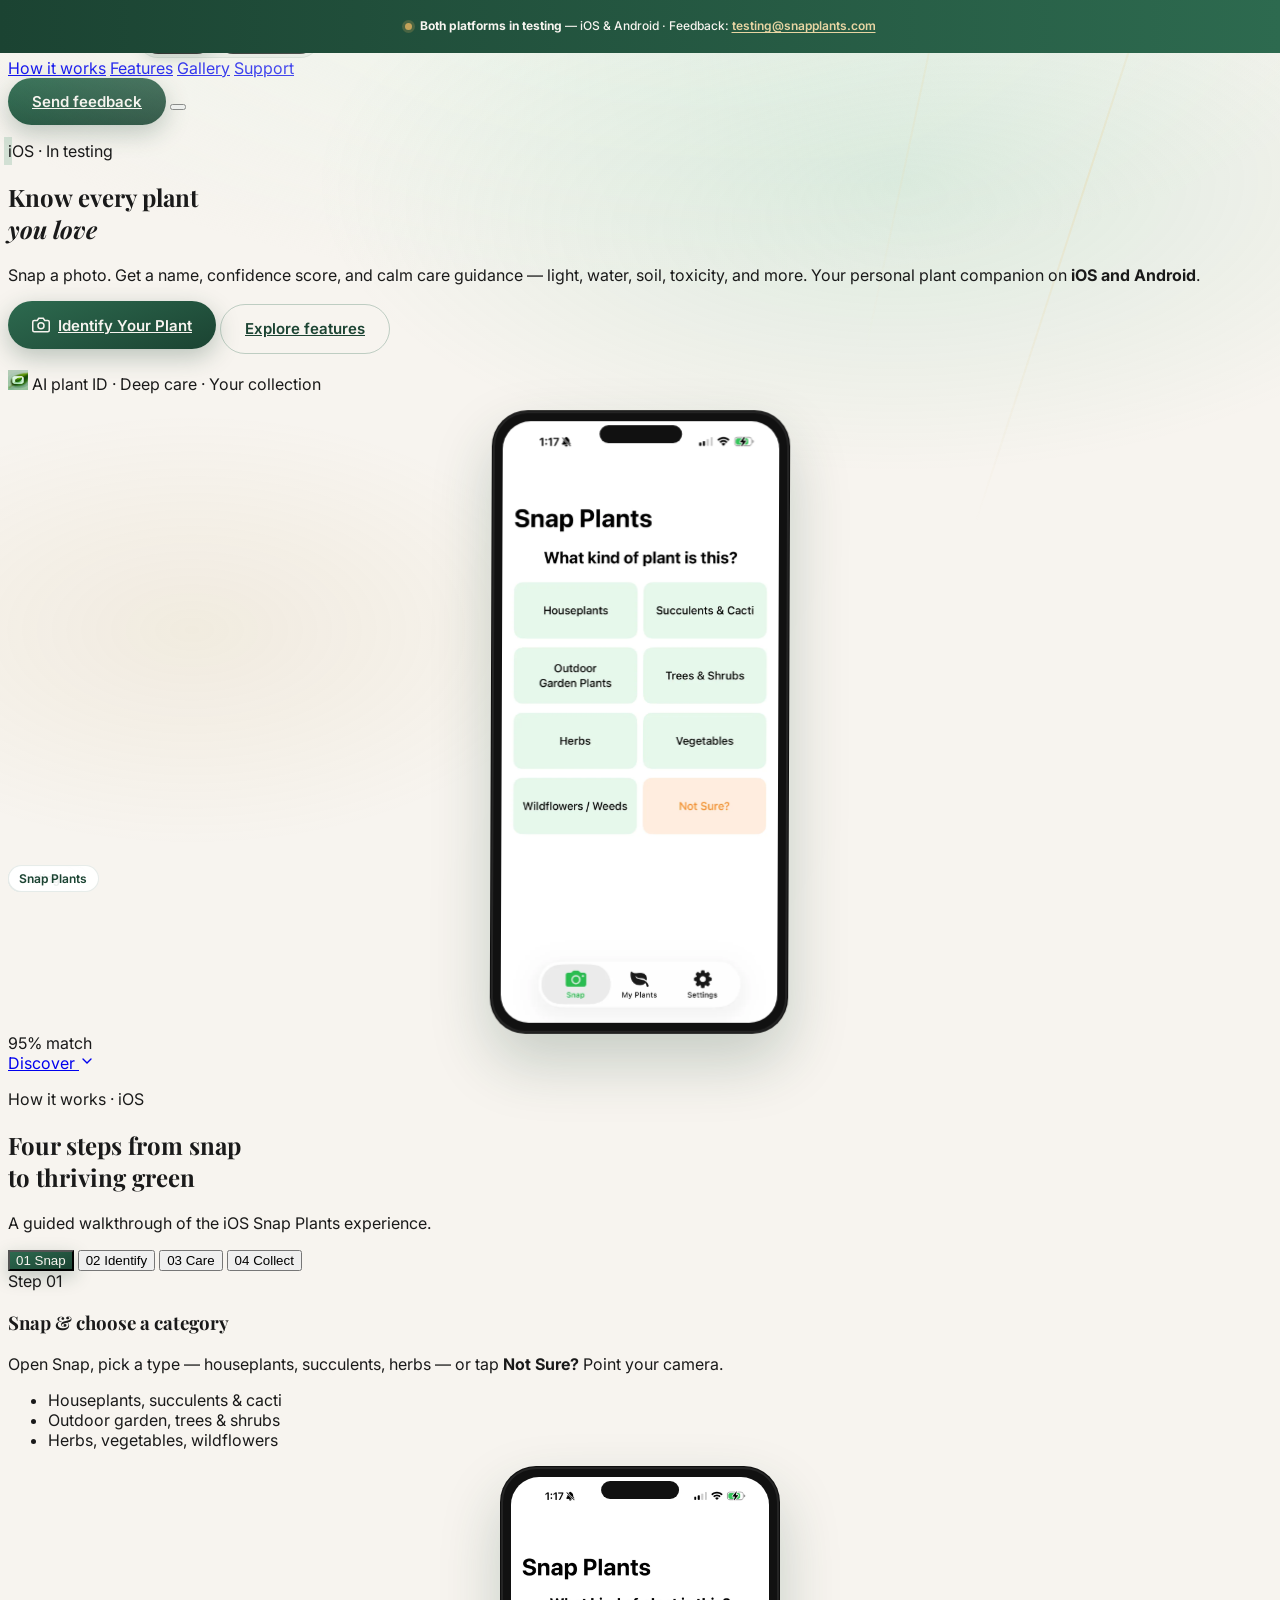
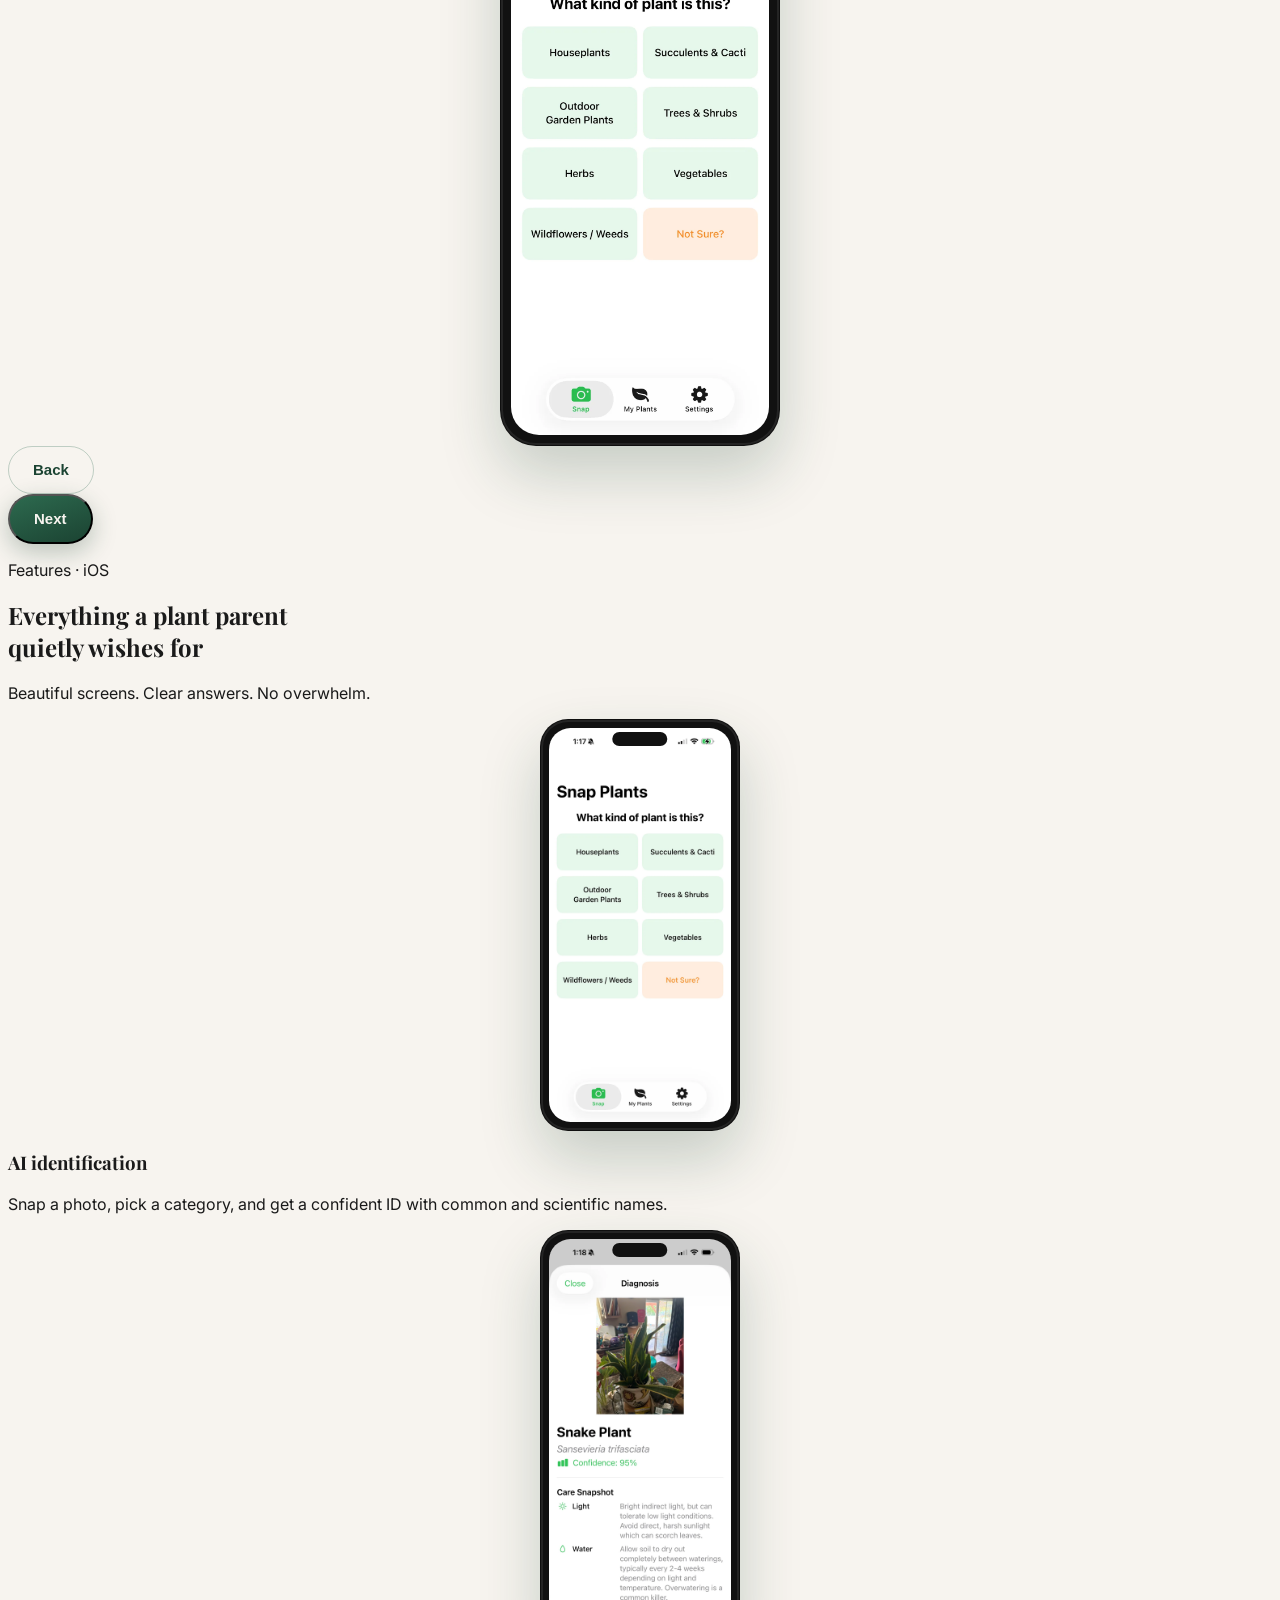
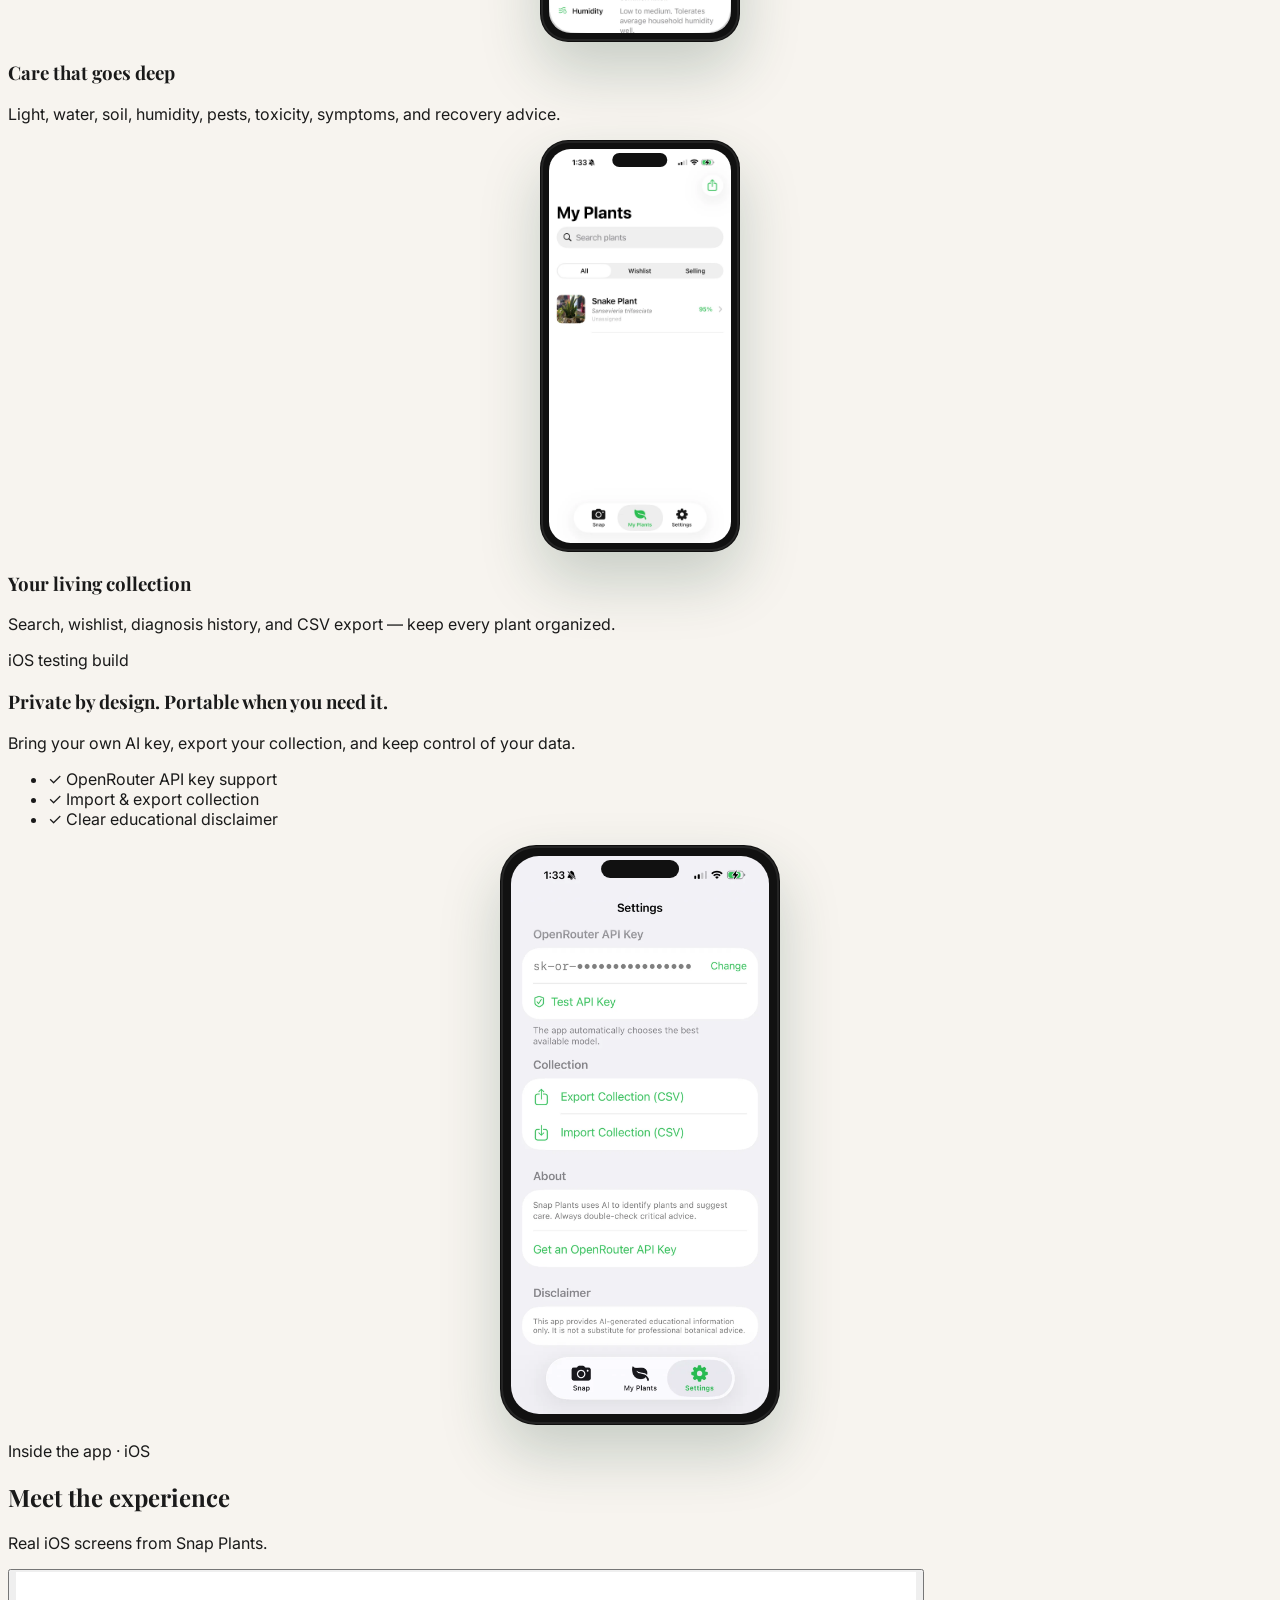
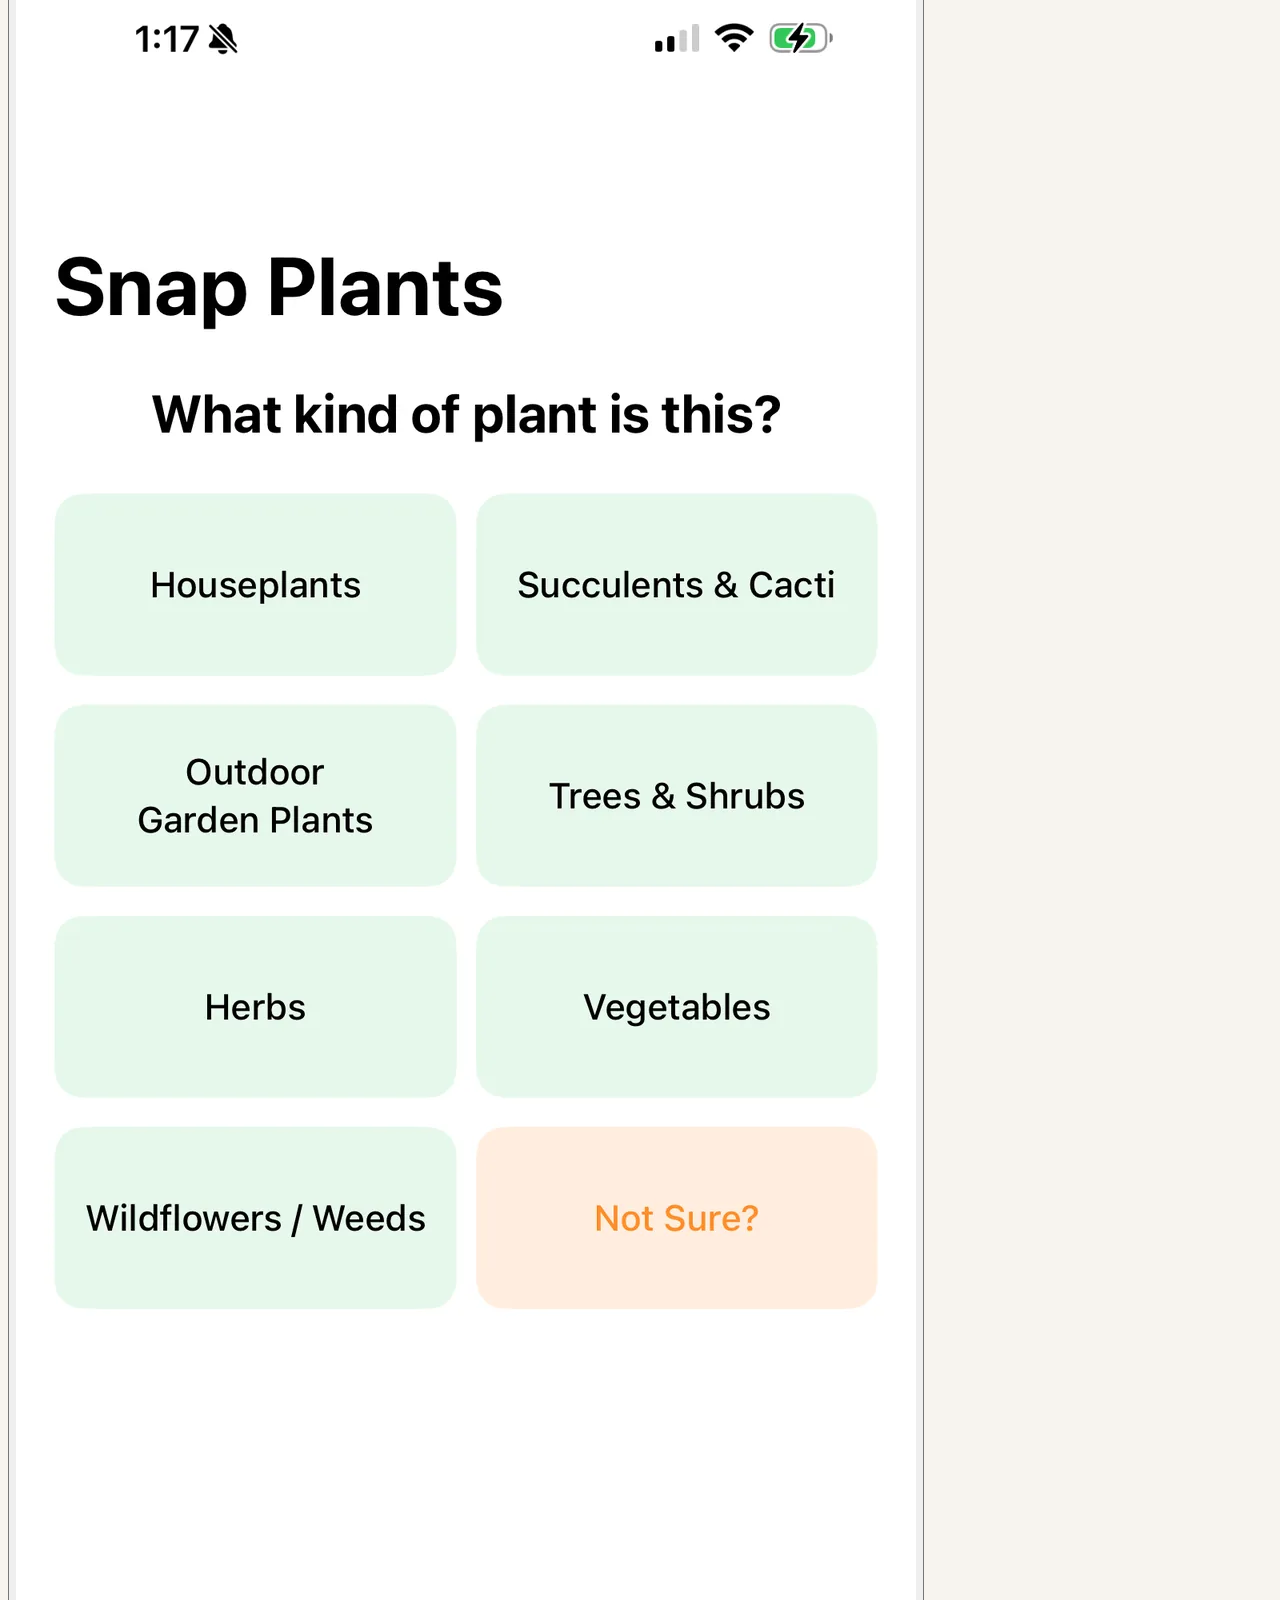
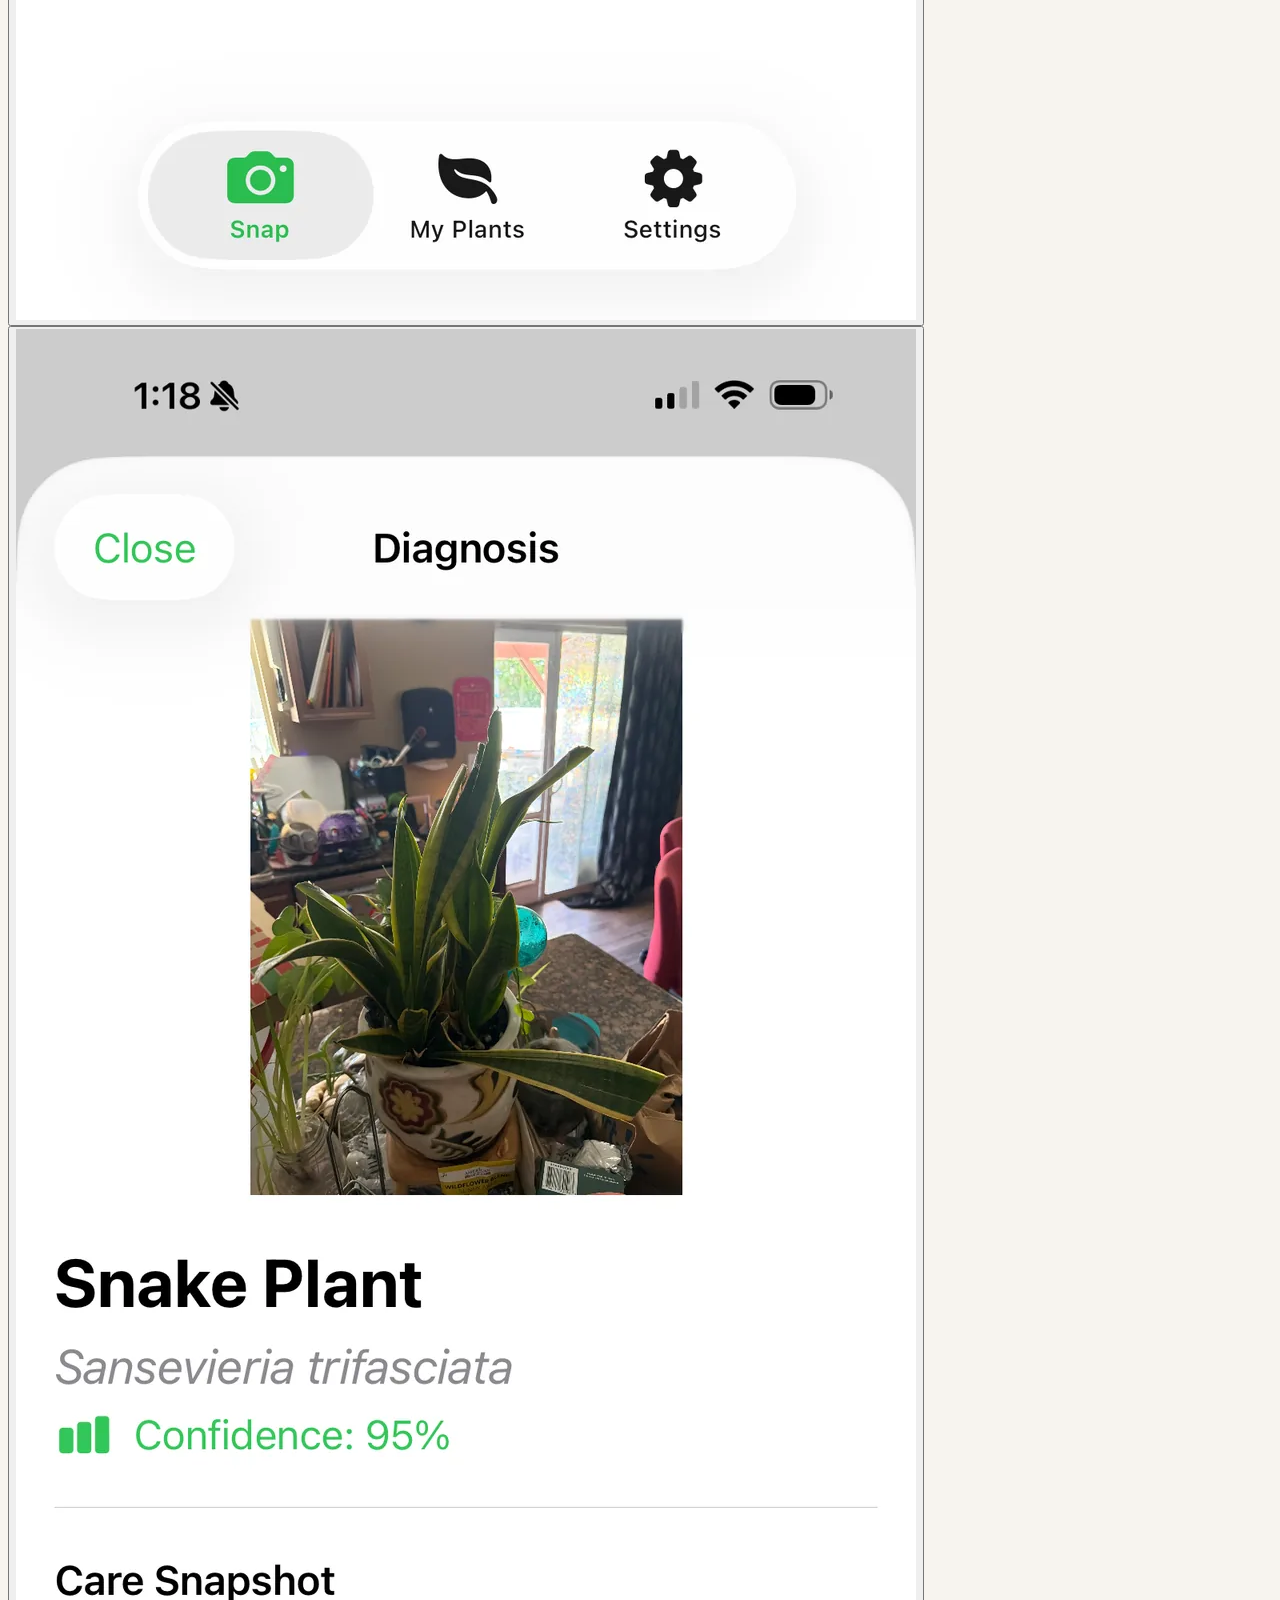
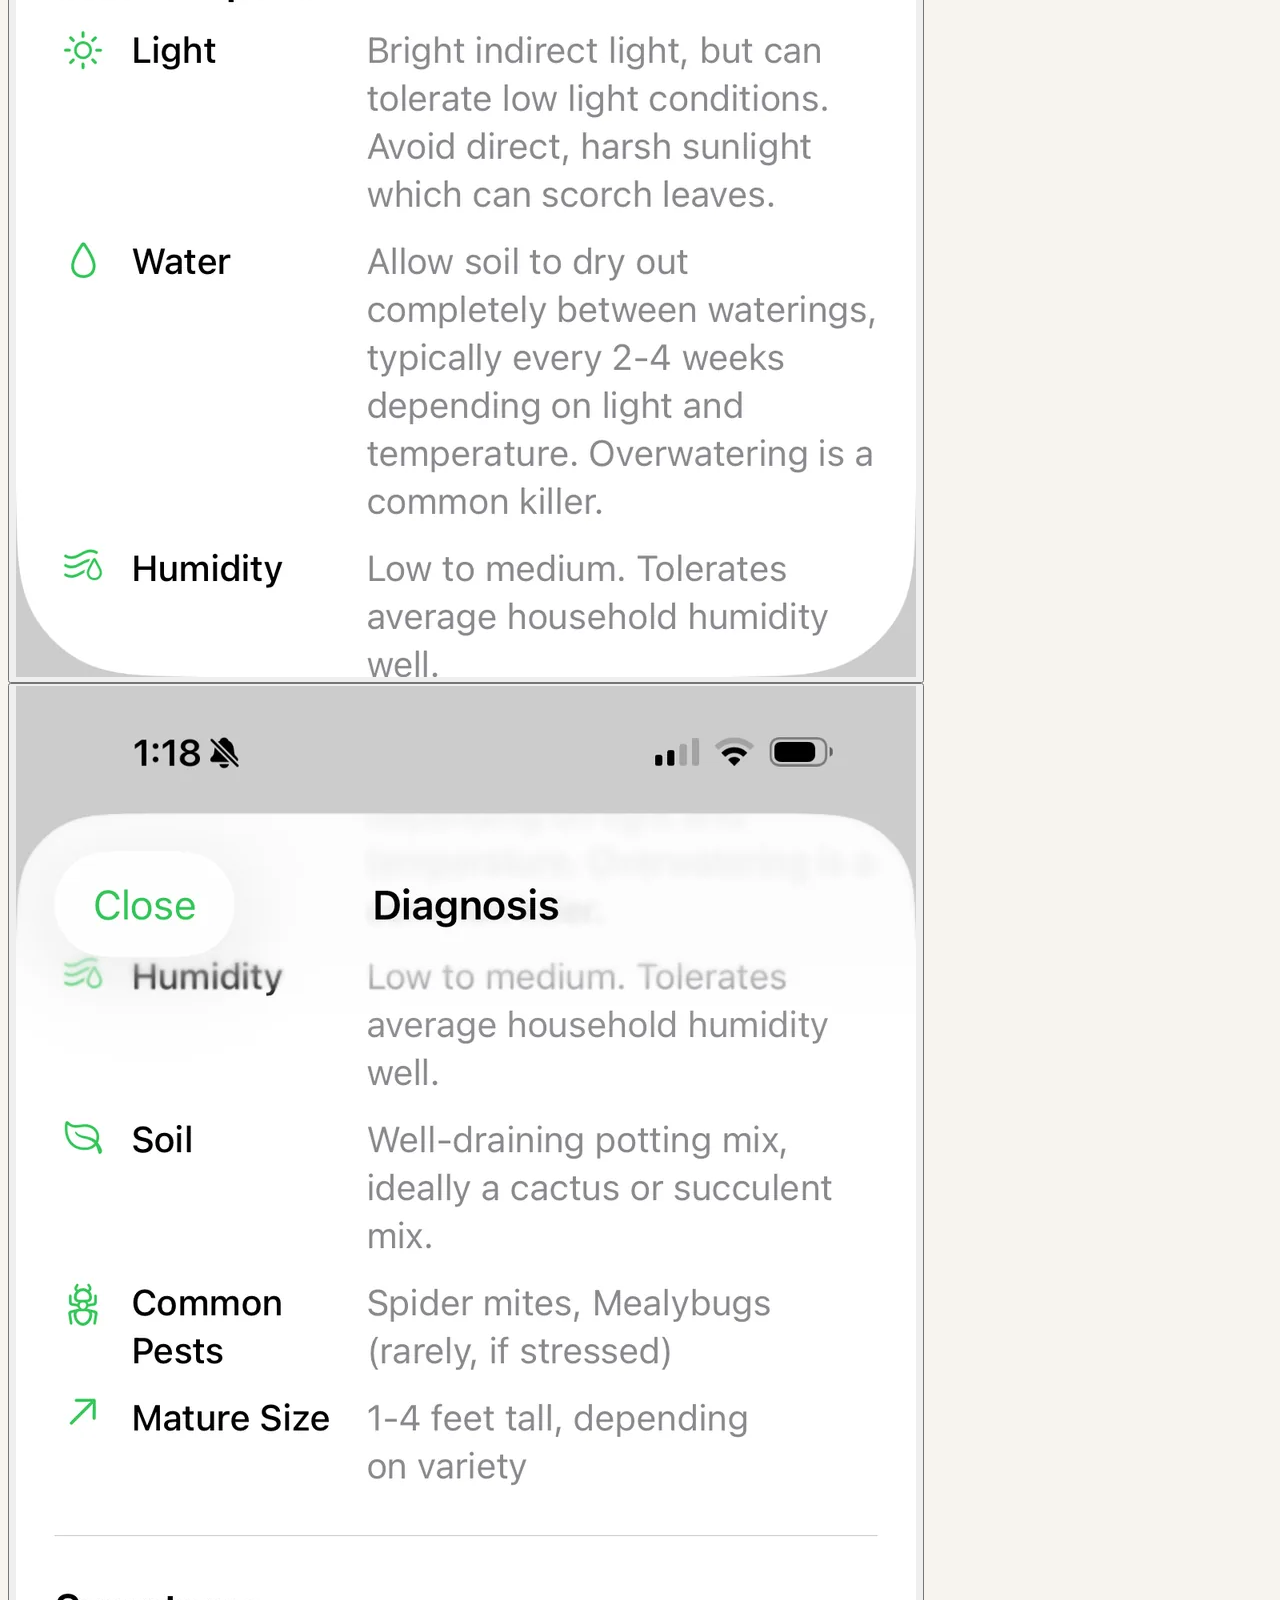
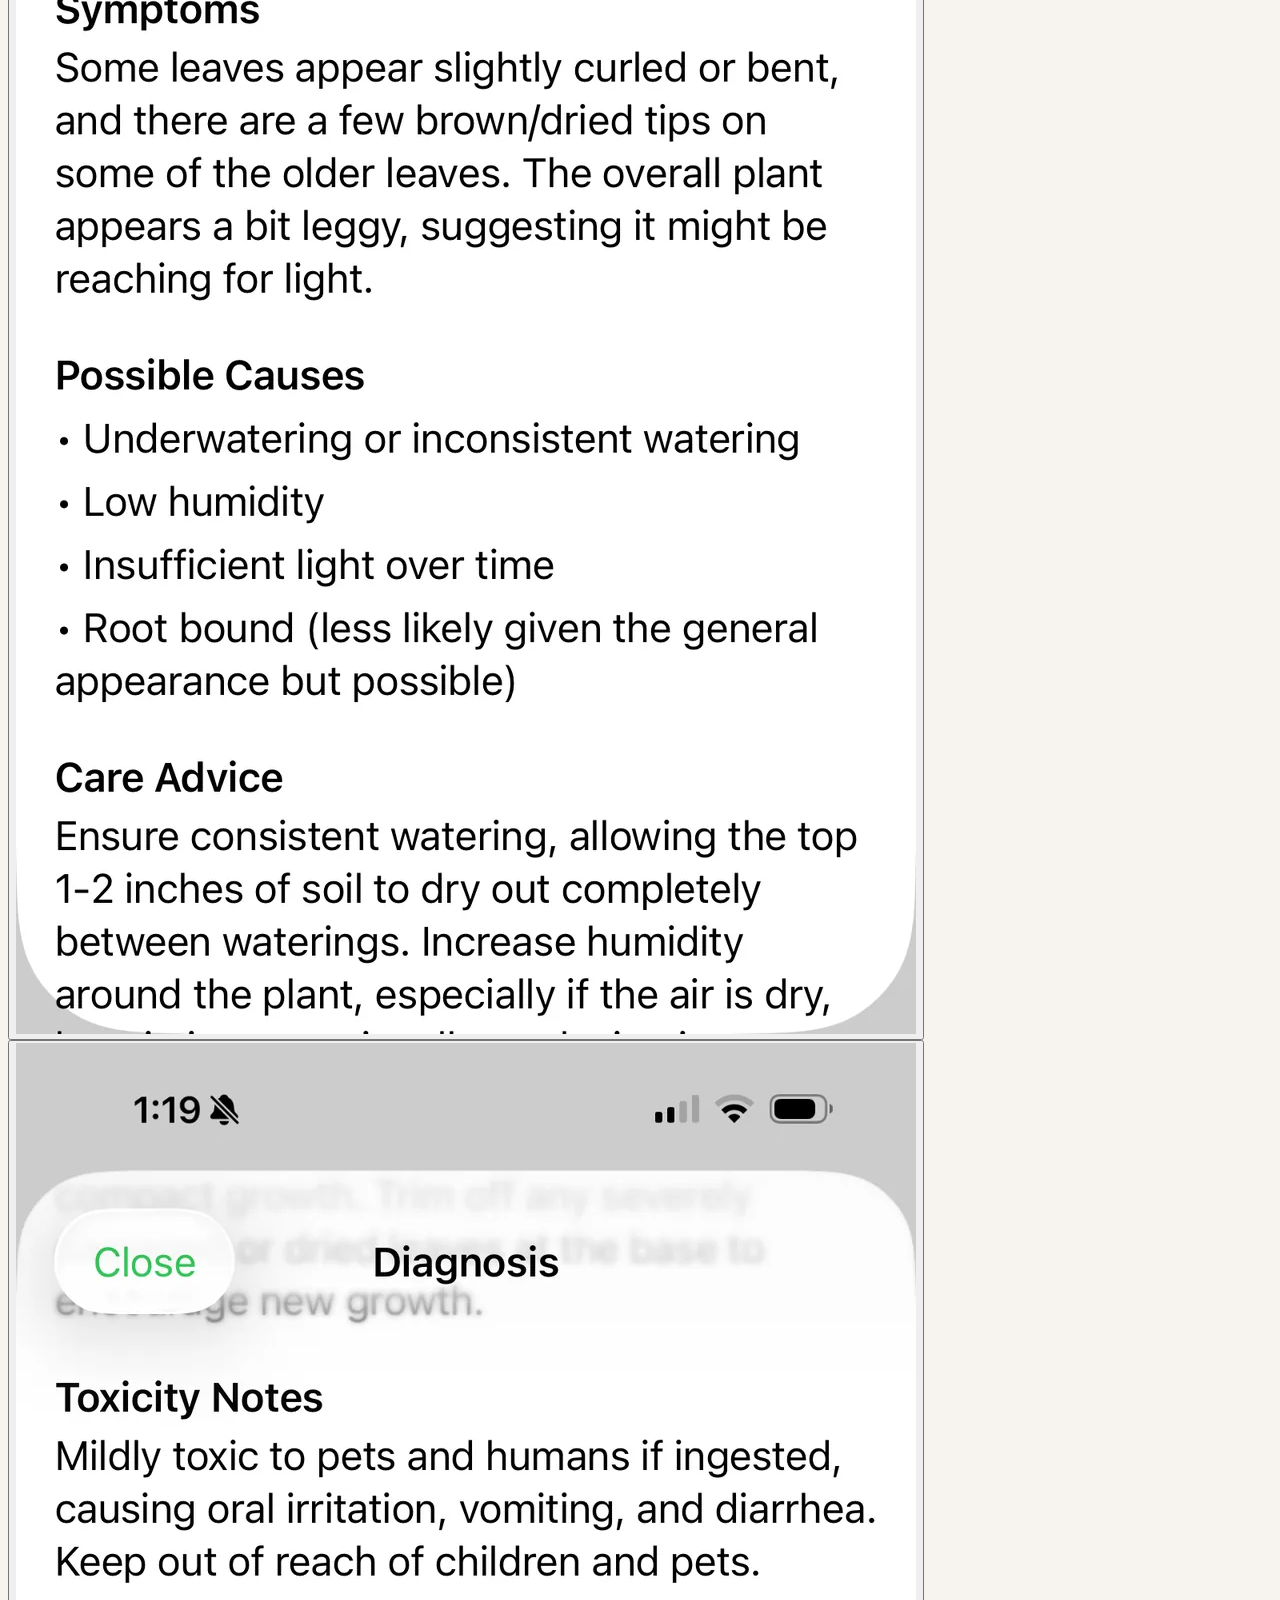
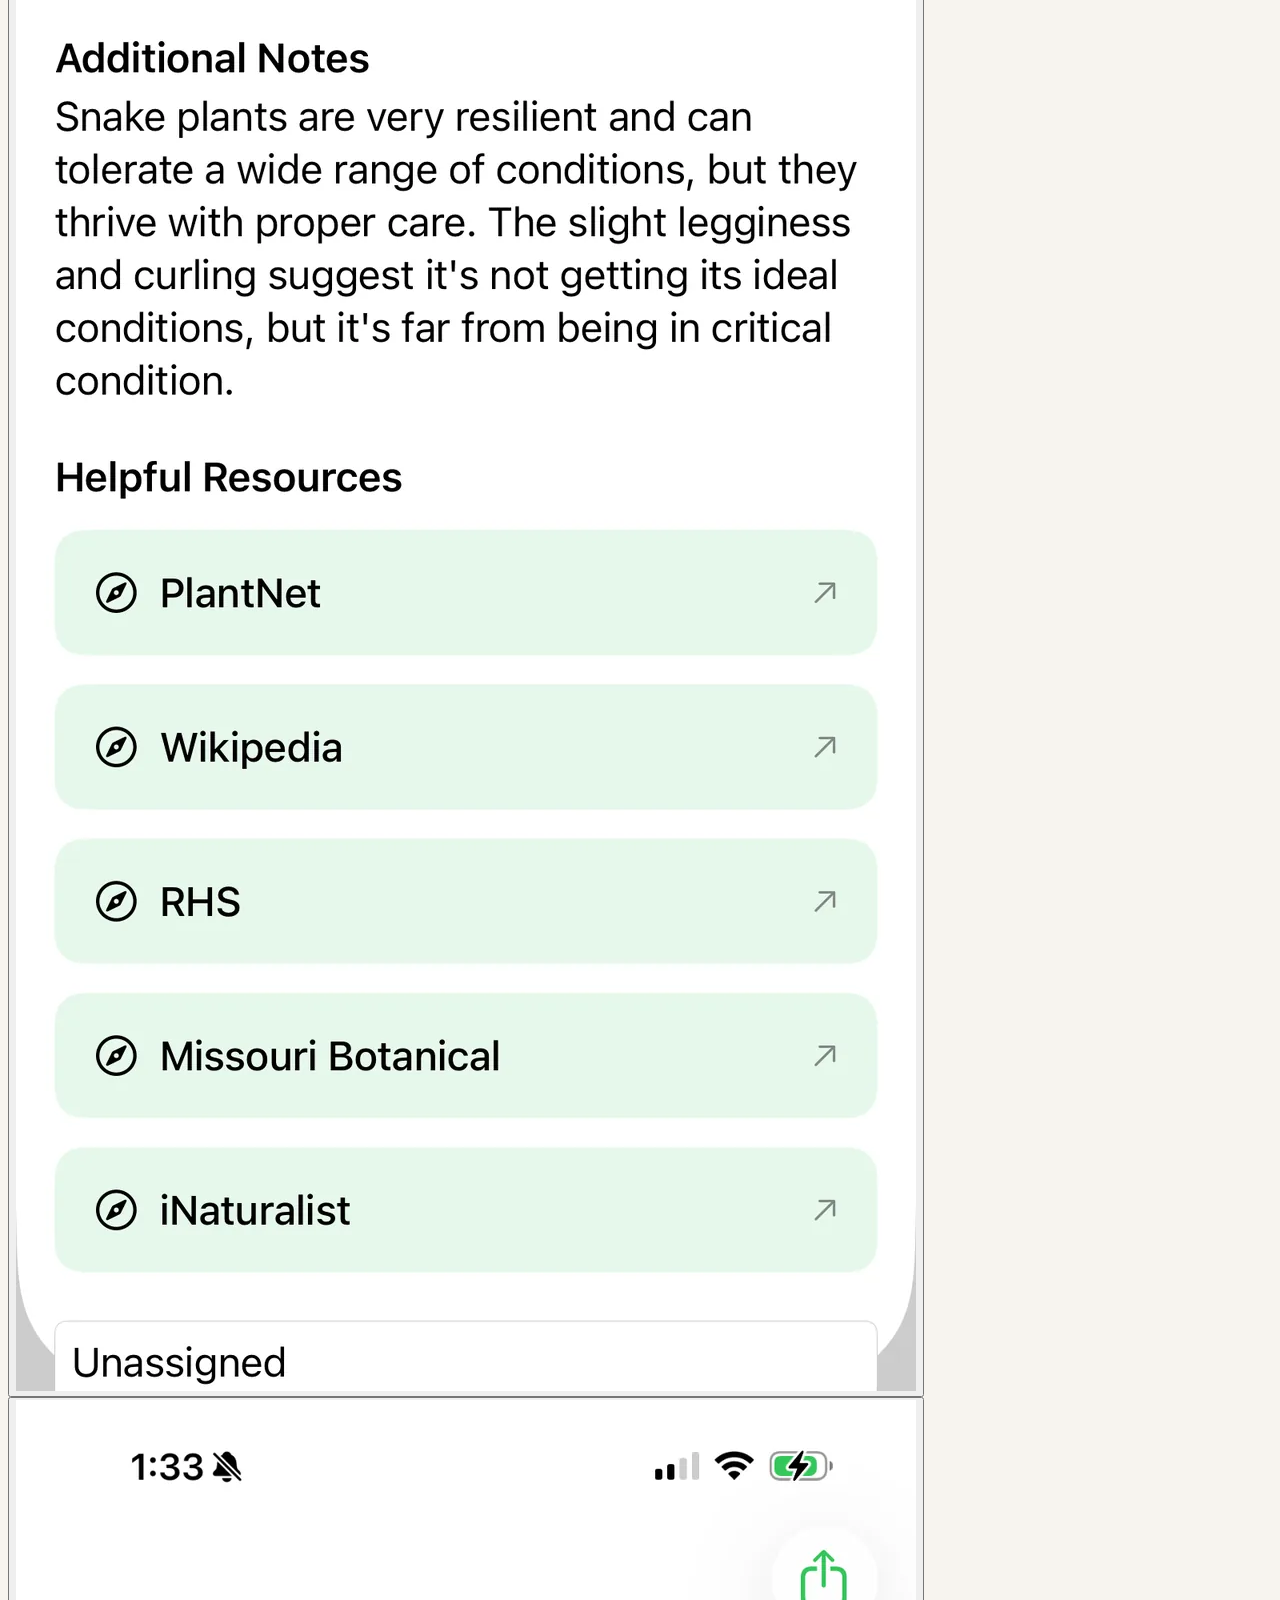
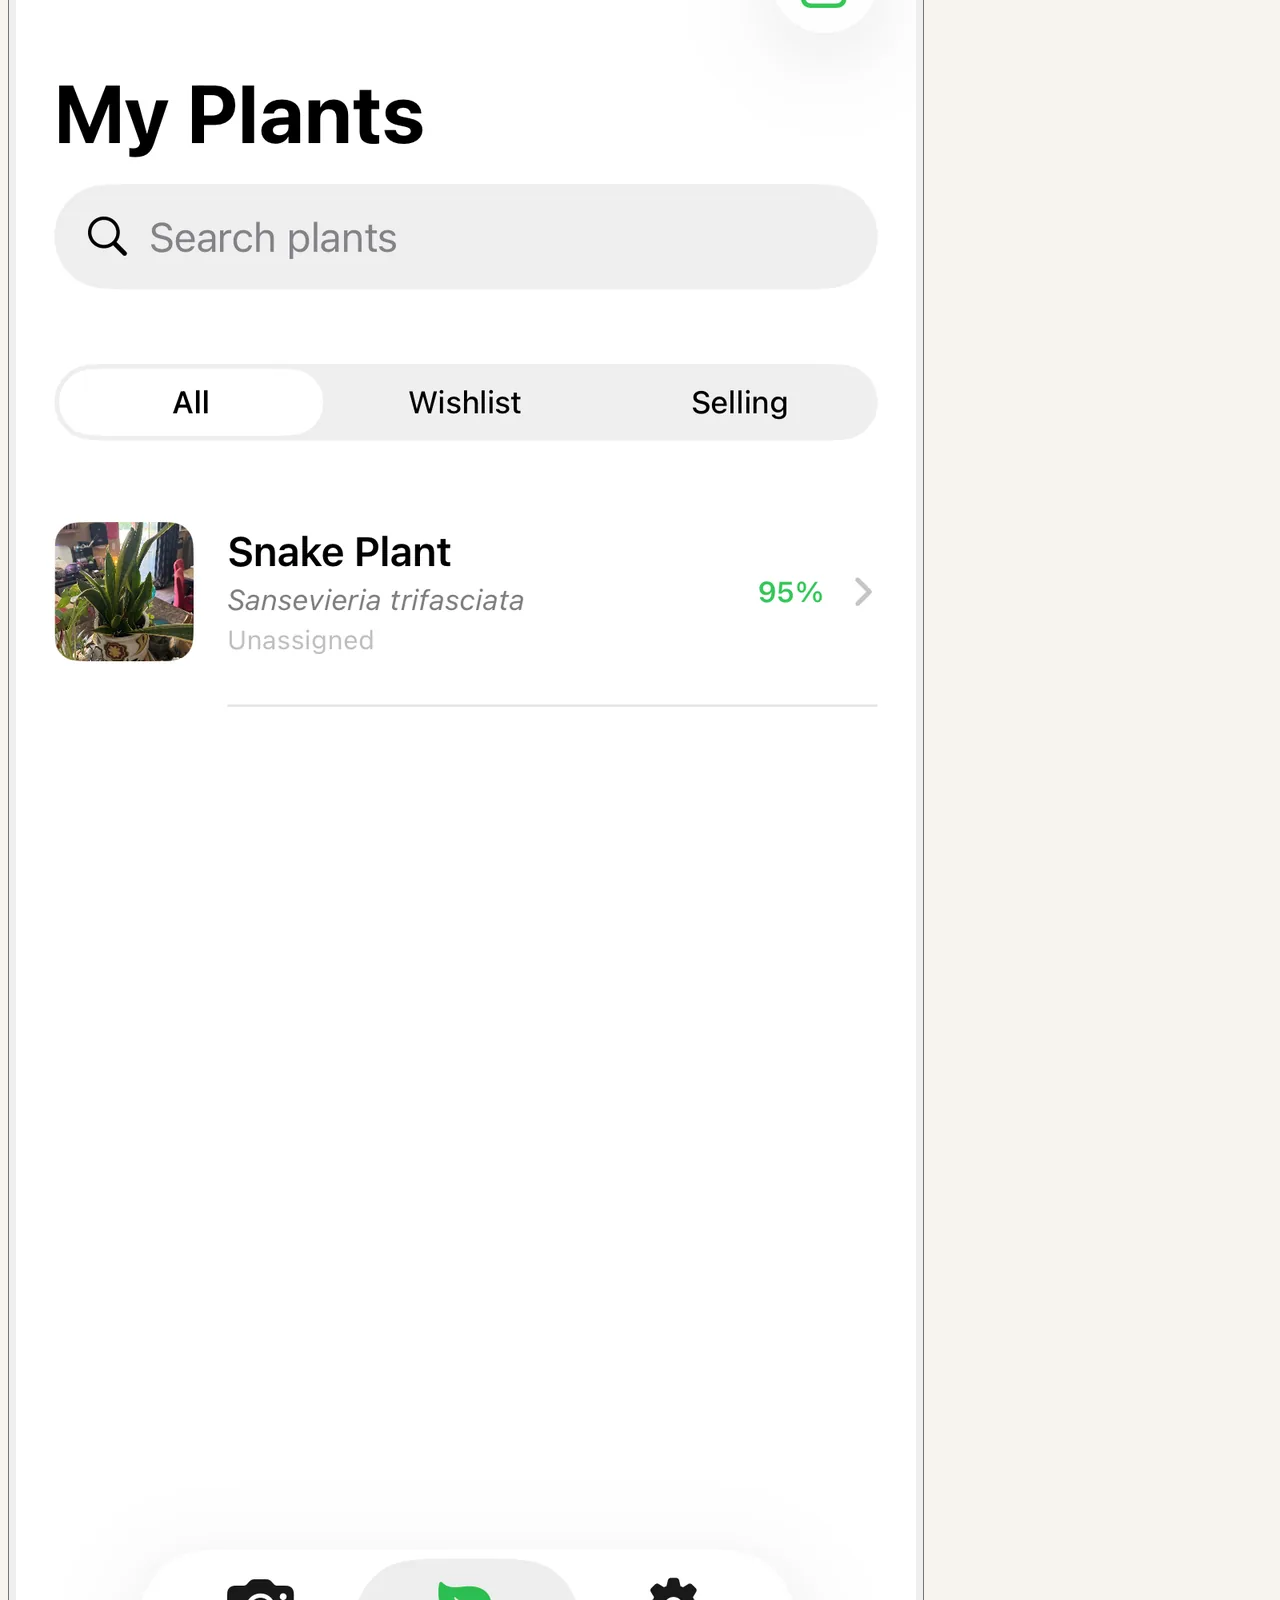
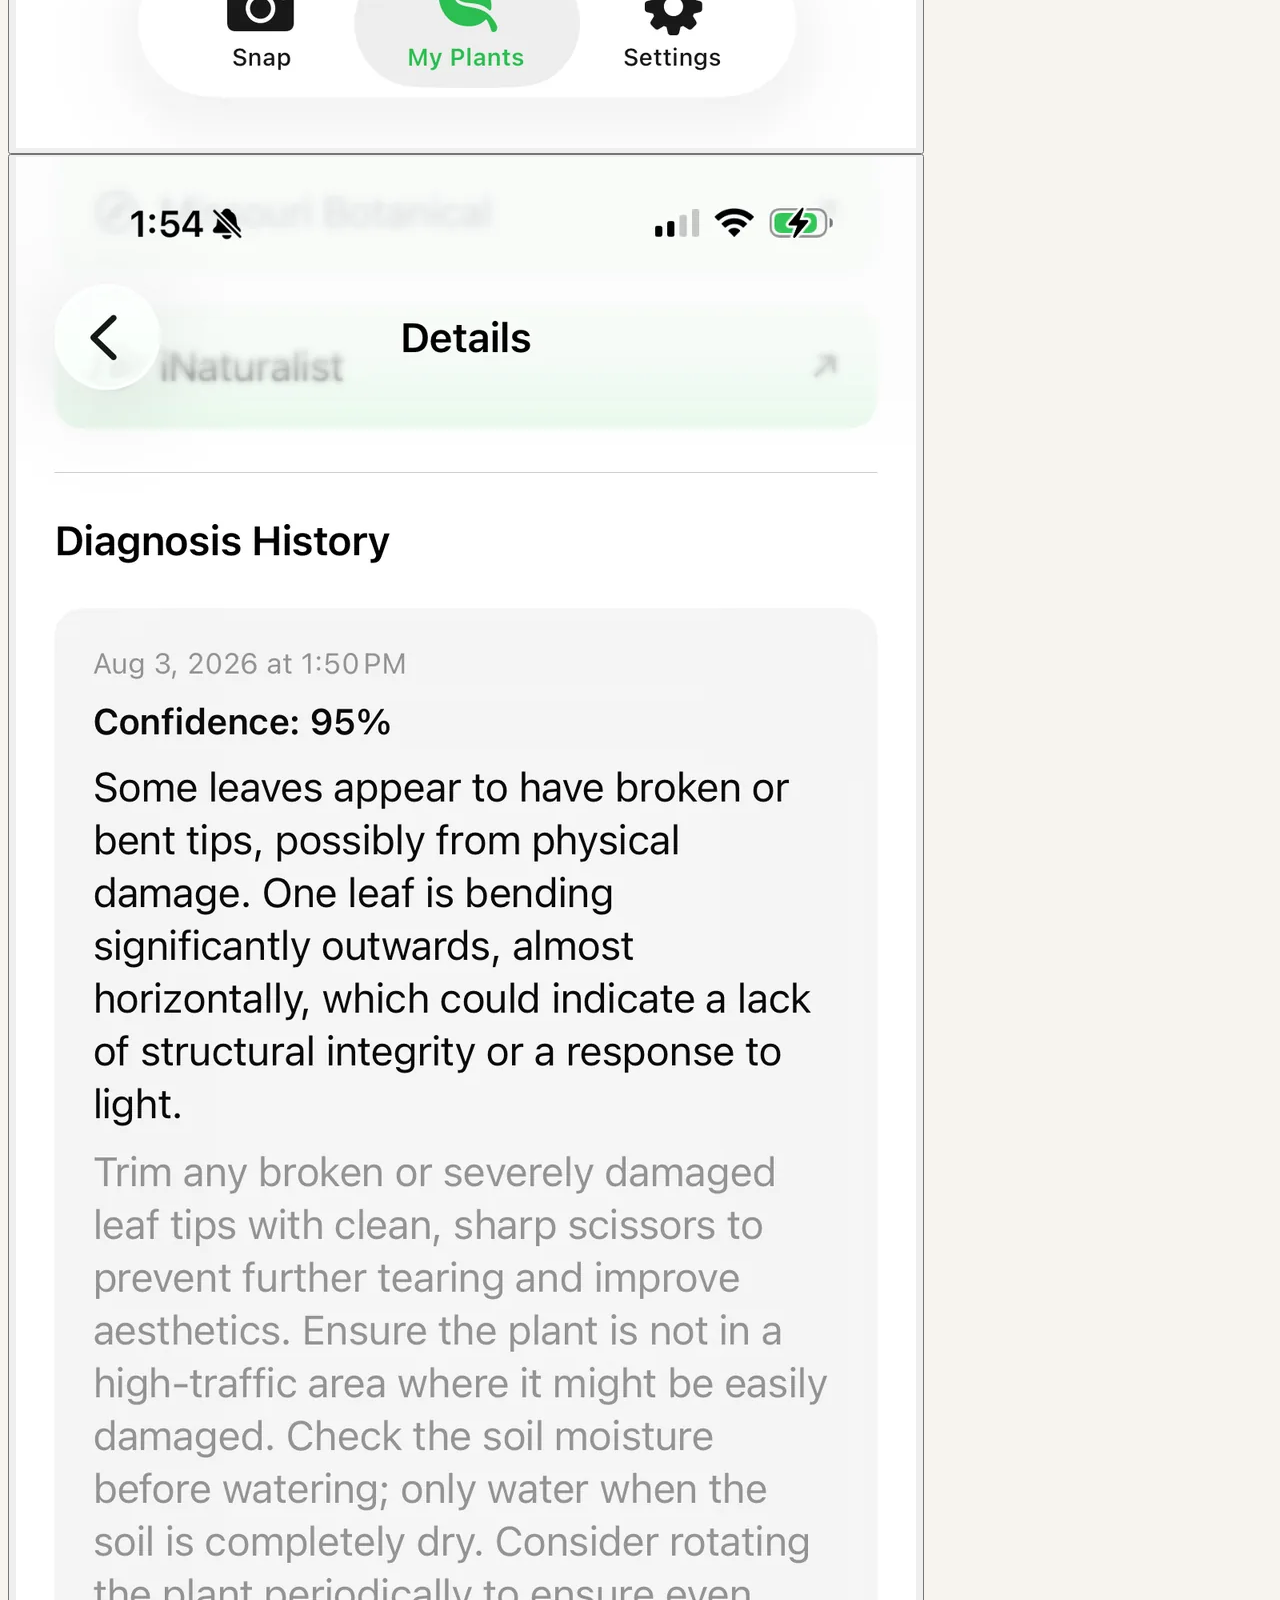
==== commit f95b2d36: "Add Android Customization Logo Overprint" ====
--- a/index.html
+++ b/index.html
@@ -137,7 +137,7 @@
           <p class="flex items-center gap-2 text-sm text-muted font-medium">
             <img src="images/optimized/Icon.webp" alt="" width="20" height="20" class="rounded-md" data-platform-icon />
             <span data-platform-text="ios">AI plant ID · Deep care · Your collection</span>
-            <span data-platform-text="android" hidden>Snap · AI Botanist · Encyclopedia · Collection</span>
+            <span data-platform-text="android" hidden>Scan · Identify · Collection · Wishlist · Selling</span>
           </p>
         </div>
 
@@ -149,27 +149,21 @@
               <img src="images/optimized/Scan.webp" alt="Snap Plants iOS — choose a plant category" width="900" height="1948" class="phone-screen" fetchpriority="high" />
             </div>
           </div>
-          <div class="absolute top-[6%] left-0 w-[72px] h-[72px] rounded-2xl overflow-hidden shadow-xl float-slow z-10">
-            <img src="images/optimized/Icon.webp" alt="" width="72" height="72" class="w-full h-full object-cover" />
-          </div>
           <div class="absolute bottom-[16%] right-0 float-slower z-10">
             <span class="inline-block px-4 py-2 rounded-full bg-white/95 border border-forest/10 shadow-lg text-sm font-bold text-sage">95% match</span>
           </div>
         </div>
 
-        <!-- Android hero phone -->
+        <!-- Android hero phone — scan is top/main image -->
         <div class="relative reveal reveal-delay-1" data-platform-panel="android" hidden data-parallax>
           <div class="phone phone-lg phone-tilt phone--android">
             <div class="phone-frame phone-frame--android">
               <div class="phone-punch" aria-hidden="true"></div>
-              <img src="images/android/optimized/scan.webp" alt="Snap Plants Android — camera identify" width="900" height="1600" class="phone-screen" />
-            </div>
-          </div>
-          <div class="absolute top-[6%] left-0 w-[72px] h-[72px] rounded-2xl overflow-hidden shadow-xl float-slow z-10">
-            <img src="images/android/optimized/icon.webp" alt="" width="72" height="72" class="w-full h-full object-cover" />
+              <img src="images/android/optimized/scan.webp" alt="Snap Plants Android — Scan home: Identify, Diagnose, Toxic Check, Weed ID" width="900" height="2003" class="phone-screen" fetchpriority="high" />
+            </div>
           </div>
           <div class="absolute bottom-[16%] right-0 float-slower z-10">
-            <span class="inline-block px-4 py-2 rounded-full bg-white/95 border border-forest/10 shadow-lg text-sm font-bold text-sage">AI Botanist</span>
+            <span class="inline-block px-4 py-2 rounded-full bg-white/95 border border-forest/10 shadow-lg text-sm font-bold text-sage">8 free IDs</span>
           </div>
         </div>
       </div>
@@ -309,27 +303,27 @@
       <div class="max-w-6xl mx-auto px-4">
         <header class="text-center max-w-xl mx-auto mb-12 reveal">
           <p class="text-xs font-semibold tracking-wider uppercase text-forest-mid mb-3">How it works · Android</p>
-          <h2 class="font-display text-3xl sm:text-4xl font-semibold text-forest leading-tight mb-4">From permission<br />to plant companion</h2>
-          <p class="text-forest/70 leading-relaxed">The Android testing build — Snap, AI Botanist, Encyclopedia, and your collection.</p>
+          <h2 class="font-display text-3xl sm:text-4xl font-semibold text-forest leading-tight mb-4">From scan<br />to your collection</h2>
+          <p class="text-forest/70 leading-relaxed">The Android testing build — Scan modes, identify categories, collection, wishlist, and selling.</p>
         </header>
 
         <div class="max-w-4xl mx-auto" data-walkthrough>
           <div class="grid grid-cols-4 gap-1.5 p-1 mb-10 bg-white rounded-2xl border border-forest/10 shadow-sm" role="tablist" aria-label="Android walkthrough steps">
             <button type="button" class="walk-tab is-active flex flex-col items-center gap-0.5 py-3 px-1 rounded-xl text-muted" role="tab" aria-selected="true" data-step="0">
               <span class="text-[0.65rem] font-bold tracking-wide opacity-75">01</span>
-              <span class="text-xs sm:text-sm font-semibold">Allow</span>
+              <span class="text-xs sm:text-sm font-semibold">Scan</span>
             </button>
             <button type="button" class="walk-tab flex flex-col items-center gap-0.5 py-3 px-1 rounded-xl text-muted" role="tab" aria-selected="false" data-step="1">
               <span class="text-[0.65rem] font-bold tracking-wide opacity-75">02</span>
-              <span class="text-xs sm:text-sm font-semibold">Snap</span>
+              <span class="text-xs sm:text-sm font-semibold">Identify</span>
             </button>
             <button type="button" class="walk-tab flex flex-col items-center gap-0.5 py-3 px-1 rounded-xl text-muted" role="tab" aria-selected="false" data-step="2">
               <span class="text-[0.65rem] font-bold tracking-wide opacity-75">03</span>
-              <span class="text-xs sm:text-sm font-semibold">Ask AI</span>
+              <span class="text-xs sm:text-sm font-semibold">Collect</span>
             </button>
             <button type="button" class="walk-tab flex flex-col items-center gap-0.5 py-3 px-1 rounded-xl text-muted" role="tab" aria-selected="false" data-step="3">
               <span class="text-[0.65rem] font-bold tracking-wide opacity-75">04</span>
-              <span class="text-xs sm:text-sm font-semibold">Collect</span>
+              <span class="text-xs sm:text-sm font-semibold">Organize</span>
             </button>
           </div>
 
@@ -337,20 +331,17 @@
             <article class="walk-panel grid md:grid-cols-2 gap-10 items-center" data-step-panel="0" role="tabpanel">
               <div>
                 <span class="text-xs font-bold tracking-widest uppercase text-gold">Step 01</span>
-                <h3 class="font-display text-2xl sm:text-3xl font-semibold text-forest mt-2 mb-4">Grant camera access</h3>
-                <p class="text-forest/70 leading-relaxed mb-5">Android asks for camera permission so you can snap plants. One tap to allow — then you’re ready to identify.</p>
+                <h3 class="font-display text-2xl sm:text-3xl font-semibold text-forest mt-2 mb-4">Choose a scan mode</h3>
+                <p class="text-forest/70 leading-relaxed mb-5">Open Scan — free IDs left today are clear at the top. Pick how you want to help your plant.</p>
                 <ul class="space-y-2.5 text-sm font-medium text-forest/70">
-                  <li class="flex items-start gap-2"><span class="mt-1.5 w-2 h-2 rounded-full bg-sage shrink-0"></span>In-app permission prompt</li>
-                  <li class="flex items-start gap-2"><span class="mt-1.5 w-2 h-2 rounded-full bg-sage shrink-0"></span>System camera dialog</li>
-                  <li class="flex items-start gap-2"><span class="mt-1.5 w-2 h-2 rounded-full bg-sage shrink-0"></span>Free daily IDs shown in the header</li>
+                  <li class="flex items-start gap-2"><span class="mt-1.5 w-2 h-2 rounded-full bg-sage shrink-0"></span>Identify Plant</li>
+                  <li class="flex items-start gap-2"><span class="mt-1.5 w-2 h-2 rounded-full bg-sage shrink-0"></span>Diagnose Issue</li>
+                  <li class="flex items-start gap-2"><span class="mt-1.5 w-2 h-2 rounded-full bg-sage shrink-0"></span>Toxic Check &amp; Weed ID</li>
                 </ul>
               </div>
-              <div class="walk-stack w-full max-w-sm mx-auto">
-                <div class="phone phone-back phone--android"><div class="phone-frame phone-frame--android"><div class="phone-punch" aria-hidden="true"></div>
-                  <img src="images/android/optimized/permission2.webp" alt="Android camera system permission" class="phone-screen" loading="lazy" />
-                </div></div>
-                <div class="phone phone-front phone--android"><div class="phone-frame phone-frame--android"><div class="phone-punch" aria-hidden="true"></div>
-                  <img src="images/android/optimized/permission.webp" alt="Android grant camera permission" class="phone-screen" loading="lazy" />
+              <div class="flex justify-center">
+                <div class="phone phone--android"><div class="phone-frame phone-frame--android"><div class="phone-punch" aria-hidden="true"></div>
+                  <img src="images/android/optimized/scan.webp" alt="Android Scan home" class="phone-screen" loading="lazy" />
                 </div></div>
               </div>
             </article>
@@ -358,17 +349,17 @@
             <article class="walk-panel grid md:grid-cols-2 gap-10 items-center" data-step-panel="1" role="tabpanel" hidden>
               <div>
                 <span class="text-xs font-bold tracking-widest uppercase text-gold">Step 02</span>
-                <h3 class="font-display text-2xl sm:text-3xl font-semibold text-forest mt-2 mb-4">Snap to identify</h3>
-                <p class="text-forest/70 leading-relaxed mb-5">Open the live camera, frame your plant, and tap the shutter. Instant identification starts here.</p>
+                <h3 class="font-display text-2xl sm:text-3xl font-semibold text-forest mt-2 mb-4">Pick what you’re snapping</h3>
+                <p class="text-forest/70 leading-relaxed mb-5">Identify Plant opens category tiles so the AI knows whether you’re looking at a leaf, flower, houseplant, or more.</p>
                 <ul class="space-y-2.5 text-sm font-medium text-forest/70">
-                  <li class="flex items-start gap-2"><span class="mt-1.5 w-2 h-2 rounded-full bg-sage shrink-0"></span>Live camera viewfinder</li>
-                  <li class="flex items-start gap-2"><span class="mt-1.5 w-2 h-2 rounded-full bg-sage shrink-0"></span>One-tap capture button</li>
-                  <li class="flex items-start gap-2"><span class="mt-1.5 w-2 h-2 rounded-full bg-sage shrink-0"></span>Bottom nav: Snap · Plants · AI · more</li>
+                  <li class="flex items-start gap-2"><span class="mt-1.5 w-2 h-2 rounded-full bg-sage shrink-0"></span>Any Plant, Flower, Leaf</li>
+                  <li class="flex items-start gap-2"><span class="mt-1.5 w-2 h-2 rounded-full bg-sage shrink-0"></span>Tree / Shrub, Succulent, Houseplant</li>
+                  <li class="flex items-start gap-2"><span class="mt-1.5 w-2 h-2 rounded-full bg-sage shrink-0"></span>Herb, Vine / Climber</li>
                 </ul>
               </div>
               <div class="flex justify-center">
                 <div class="phone phone--android"><div class="phone-frame phone-frame--android"><div class="phone-punch" aria-hidden="true"></div>
-                  <img src="images/android/optimized/scan.webp" alt="Android snap camera screen" class="phone-screen" loading="lazy" />
+                  <img src="images/android/optimized/plant1.webp" alt="Android Identify Plant categories" class="phone-screen" loading="lazy" />
                 </div></div>
               </div>
             </article>
@@ -376,20 +367,17 @@
             <article class="walk-panel grid md:grid-cols-2 gap-10 items-center" data-step-panel="2" role="tabpanel" hidden>
               <div>
                 <span class="text-xs font-bold tracking-widest uppercase text-gold">Step 03</span>
-                <h3 class="font-display text-2xl sm:text-3xl font-semibold text-forest mt-2 mb-4">Ask the AI Botanist</h3>
-                <p class="text-forest/70 leading-relaxed mb-5">Chat about care, toxicity, pests, or ID tips — or browse the Plant Encyclopedia with toxicity alerts.</p>
+                <h3 class="font-display text-2xl sm:text-3xl font-semibold text-forest mt-2 mb-4">Save to your collection</h3>
+                <p class="text-forest/70 leading-relaxed mb-5">Collection holds your plants with CSV import/export and swipe actions — left to delete, right to wishlist.</p>
                 <ul class="space-y-2.5 text-sm font-medium text-forest/70">
-                  <li class="flex items-start gap-2"><span class="mt-1.5 w-2 h-2 rounded-full bg-sage shrink-0"></span>Conversational plant help</li>
-                  <li class="flex items-start gap-2"><span class="mt-1.5 w-2 h-2 rounded-full bg-sage shrink-0"></span>Encyclopedia with pet toxicity flags</li>
-                  <li class="flex items-start gap-2"><span class="mt-1.5 w-2 h-2 rounded-full bg-sage shrink-0"></span>Search by name or family</li>
+                  <li class="flex items-start gap-2"><span class="mt-1.5 w-2 h-2 rounded-full bg-sage shrink-0"></span>Import / Export CSV</li>
+                  <li class="flex items-start gap-2"><span class="mt-1.5 w-2 h-2 rounded-full bg-sage shrink-0"></span>Swipe gestures</li>
+                  <li class="flex items-start gap-2"><span class="mt-1.5 w-2 h-2 rounded-full bg-sage shrink-0"></span>Empty state that guides the next snap</li>
                 </ul>
               </div>
-              <div class="walk-stack w-full max-w-sm mx-auto">
-                <div class="phone phone-back phone--android"><div class="phone-frame phone-frame--android"><div class="phone-punch" aria-hidden="true"></div>
-                  <img src="images/android/optimized/plant1.webp" alt="Plant Encyclopedia" class="phone-screen" loading="lazy" />
-                </div></div>
-                <div class="phone phone-front phone--android"><div class="phone-frame phone-frame--android"><div class="phone-punch" aria-hidden="true"></div>
-                  <img src="images/android/optimized/aibotanist.webp" alt="AI Botanist chat" class="phone-screen" loading="lazy" />
+              <div class="flex justify-center">
+                <div class="phone phone--android"><div class="phone-frame phone-frame--android"><div class="phone-punch" aria-hidden="true"></div>
+                  <img src="images/android/optimized/collection.webp" alt="Android Collection" class="phone-screen" loading="lazy" />
                 </div></div>
               </div>
             </article>
@@ -397,20 +385,20 @@
             <article class="walk-panel grid md:grid-cols-2 gap-10 items-center" data-step-panel="3" role="tabpanel" hidden>
               <div>
                 <span class="text-xs font-bold tracking-widest uppercase text-gold">Step 04</span>
-                <h3 class="font-display text-2xl sm:text-3xl font-semibold text-forest mt-2 mb-4">Build your collection</h3>
-                <p class="text-forest/70 leading-relaxed mb-5">Save plants to My Plants and manage the experience in Settings — designed for 1:1 feature parity with iOS.</p>
+                <h3 class="font-display text-2xl sm:text-3xl font-semibold text-forest mt-2 mb-4">Wishlist, selling &amp; settings</h3>
+                <p class="text-forest/70 leading-relaxed mb-5">Organize wishlist and selling lists, then manage your OpenRouter key, AI Botanist, and encyclopedia from Settings.</p>
                 <ul class="space-y-2.5 text-sm font-medium text-forest/70">
-                  <li class="flex items-start gap-2"><span class="mt-1.5 w-2 h-2 rounded-full bg-sage shrink-0"></span>My Plants collection</li>
-                  <li class="flex items-start gap-2"><span class="mt-1.5 w-2 h-2 rounded-full bg-sage shrink-0"></span>Care guides &amp; toxic alerts</li>
-                  <li class="flex items-start gap-2"><span class="mt-1.5 w-2 h-2 rounded-full bg-sage shrink-0"></span>Settings &amp; about the build</li>
+                  <li class="flex items-start gap-2"><span class="mt-1.5 w-2 h-2 rounded-full bg-sage shrink-0"></span>Wishlist &amp; Selling lists</li>
+                  <li class="flex items-start gap-2"><span class="mt-1.5 w-2 h-2 rounded-full bg-sage shrink-0"></span>API key validate &amp; save</li>
+                  <li class="flex items-start gap-2"><span class="mt-1.5 w-2 h-2 rounded-full bg-sage shrink-0"></span>AI Botanist + Encyclopedia shortcuts</li>
                 </ul>
               </div>
               <div class="walk-stack w-full max-w-sm mx-auto">
                 <div class="phone phone-back phone--android"><div class="phone-frame phone-frame--android"><div class="phone-punch" aria-hidden="true"></div>
-                  <img src="images/android/optimized/settings.webp" alt="Android settings" class="phone-screen" loading="lazy" />
+                  <img src="images/android/optimized/wishlist.webp" alt="Android Wishlist" class="phone-screen" loading="lazy" />
                 </div></div>
                 <div class="phone phone-front phone--android"><div class="phone-frame phone-frame--android"><div class="phone-punch" aria-hidden="true"></div>
-                  <img src="images/android/optimized/myplants.webp" alt="Android My Plants" class="phone-screen" loading="lazy" />
+                  <img src="images/android/optimized/settings.webp" alt="Android Settings" class="phone-screen" loading="lazy" />
                 </div></div>
               </div>
             </article>
@@ -499,53 +487,53 @@
       <div class="max-w-6xl mx-auto px-4">
         <header class="text-center max-w-xl mx-auto mb-14 reveal">
           <p class="text-xs font-semibold tracking-wider uppercase text-forest-mid mb-3">Features · Android</p>
-          <h2 class="font-display text-3xl sm:text-4xl font-semibold text-forest leading-tight mb-4">Feature parity,<br />Material-calm UI</h2>
-          <p class="text-forest/70 leading-relaxed">Snap, collect, chat with AI Botanist, and browse the encyclopedia — in testing now.</p>
+          <h2 class="font-display text-3xl sm:text-4xl font-semibold text-forest leading-tight mb-4">Scan modes,<br />lists that stay tidy</h2>
+          <p class="text-forest/70 leading-relaxed">Identify, diagnose, toxic check, weed ID — plus collection, wishlist, and selling. In testing now.</p>
         </header>
         <div class="grid md:grid-cols-3 gap-6 mb-12">
           <article class="card-breathe bg-white rounded-3xl border border-forest/10 overflow-hidden shadow-sm reveal">
             <div class="bg-gradient-to-b from-sage-soft to-cream-deep pt-8 px-6 flex justify-center min-h-[240px] overflow-hidden">
               <div class="phone phone-sm translate-y-6 phone--android"><div class="phone-frame phone-frame--android"><div class="phone-punch" aria-hidden="true"></div>
-                <img src="images/android/optimized/scan.webp" alt="" class="phone-screen" loading="lazy" />
+                <img src="images/android/optimized/scan.webp" alt="Android Scan" class="phone-screen" loading="lazy" />
               </div></div>
             </div>
             <div class="p-6">
-              <h3 class="font-display text-xl font-semibold text-forest mb-2">Camera snap ID</h3>
-              <p class="text-sm text-forest/70 leading-relaxed">Live viewfinder with a clear shutter — identify plants in one tap. Free daily IDs shown up top.</p>
+              <h3 class="font-display text-xl font-semibold text-forest mb-2">Scan hub</h3>
+              <p class="text-sm text-forest/70 leading-relaxed">Identify Plant, Diagnose Issue, Toxic Check, and Weed ID — with free daily IDs shown up top.</p>
             </div>
           </article>
           <article class="card-breathe bg-white rounded-3xl border border-forest/10 overflow-hidden shadow-sm reveal reveal-delay-1">
             <div class="bg-gradient-to-b from-sage-soft to-cream-deep pt-8 px-6 flex justify-center min-h-[240px] overflow-hidden">
               <div class="phone phone-sm translate-y-6 phone--android"><div class="phone-frame phone-frame--android"><div class="phone-punch" aria-hidden="true"></div>
-                <img src="images/android/optimized/aibotanist.webp" alt="" class="phone-screen" loading="lazy" />
+                <img src="images/android/optimized/plant1.webp" alt="Identify categories" class="phone-screen" loading="lazy" />
               </div></div>
             </div>
             <div class="p-6">
-              <h3 class="font-display text-xl font-semibold text-forest mb-2">AI Botanist chat</h3>
-              <p class="text-sm text-forest/70 leading-relaxed">Ask about watering, toxicity, pests, or plant ID tips — a calm chat companion for plant care.</p>
+              <h3 class="font-display text-xl font-semibold text-forest mb-2">Identify categories</h3>
+              <p class="text-sm text-forest/70 leading-relaxed">Choose flower, leaf, houseplant, succulent, herb, and more so identification stays accurate.</p>
             </div>
           </article>
           <article class="card-breathe bg-white rounded-3xl border border-forest/10 overflow-hidden shadow-sm reveal reveal-delay-2">
             <div class="bg-gradient-to-b from-sage-soft to-cream-deep pt-8 px-6 flex justify-center min-h-[240px] overflow-hidden">
               <div class="phone phone-sm translate-y-6 phone--android"><div class="phone-frame phone-frame--android"><div class="phone-punch" aria-hidden="true"></div>
-                <img src="images/android/optimized/plant1.webp" alt="" class="phone-screen" loading="lazy" />
+                <img src="images/android/optimized/collection.webp" alt="Collection" class="phone-screen" loading="lazy" />
               </div></div>
             </div>
             <div class="p-6">
-              <h3 class="font-display text-xl font-semibold text-forest mb-2">Plant Encyclopedia</h3>
-              <p class="text-sm text-forest/70 leading-relaxed">Browse common houseplants with scientific names, care blurbs, and pet toxicity warnings.</p>
+              <h3 class="font-display text-xl font-semibold text-forest mb-2">Collection &amp; lists</h3>
+              <p class="text-sm text-forest/70 leading-relaxed">CSV import/export, swipe to wishlist or delete, plus dedicated Selling and Wishlist tabs.</p>
             </div>
           </article>
         </div>
         <div class="grid md:grid-cols-2 gap-10 items-center p-8 sm:p-12 bg-white rounded-[2rem] border border-forest/10 shadow-md reveal">
           <div>
             <p class="text-xs font-semibold tracking-wider uppercase text-forest-mid mb-3">Android testing build</p>
-            <h3 class="font-display text-2xl sm:text-3xl font-semibold text-forest mb-4 leading-tight">1:1 baseline with iOS — growing fast</h3>
-            <p class="text-forest/70 leading-relaxed mb-5">Camera ID, disease notes, toxic alerts, care guides, AI chat, personal collection, and encyclopedia search.</p>
+            <h3 class="font-display text-2xl sm:text-3xl font-semibold text-forest mb-4 leading-tight">Parity build with keys &amp; care tools</h3>
+            <p class="text-forest/70 leading-relaxed mb-5">OpenRouter API key, AI Botanist chat, Plant Encyclopedia, and export options — all from Settings.</p>
             <ul class="space-y-3 text-sm font-medium text-forest/70">
-              <li class="flex items-center gap-2.5"><span class="w-5 h-5 rounded-full bg-sage-soft flex items-center justify-center text-forest-mid text-xs">✓</span> Snap + My Plants + AI Botanist</li>
-              <li class="flex items-center gap-2.5"><span class="w-5 h-5 rounded-full bg-sage-soft flex items-center justify-center text-forest-mid text-xs">✓</span> Encyclopedia with toxicity flags</li>
-              <li class="flex items-center gap-2.5"><span class="w-5 h-5 rounded-full bg-sage-soft flex items-center justify-center text-forest-mid text-xs">✓</span> In active testing — send feedback</li>
+              <li class="flex items-center gap-2.5"><span class="w-5 h-5 rounded-full bg-sage-soft flex items-center justify-center text-forest-mid text-xs">✓</span> Scan categories + identify sub-categories</li>
+              <li class="flex items-center gap-2.5"><span class="w-5 h-5 rounded-full bg-sage-soft flex items-center justify-center text-forest-mid text-xs">✓</span> Collection / Wishlist / Selling</li>
+              <li class="flex items-center gap-2.5"><span class="w-5 h-5 rounded-full bg-sage-soft flex items-center justify-center text-forest-mid text-xs">✓</span> Feedback: testing@snapplants.com</li>
             </ul>
           </div>
           <div class="flex justify-center">
@@ -609,32 +597,28 @@
         <header class="text-center max-w-xl mx-auto mb-12 reveal">
           <p class="text-xs font-semibold tracking-wider uppercase text-forest-mid mb-3">Inside the app · Android</p>
           <h2 class="font-display text-3xl sm:text-4xl font-semibold text-forest leading-tight mb-4">Meet the Android build</h2>
-          <p class="text-forest/70 leading-relaxed">Real screenshots from the Android testing app.</p>
+          <p class="text-forest/70 leading-relaxed">Real screenshots from the Android testing app — Scan first.</p>
         </header>
         <div class="grid grid-cols-2 sm:grid-cols-3 lg:grid-cols-4 gap-4">
-          <button type="button" class="gallery-item relative aspect-[9/16] rounded-2xl overflow-hidden bg-white border border-forest/10 shadow-sm" data-lightbox="images/android/optimized/scan.webp" data-caption="Android Snap — camera identify">
-            <img src="images/android/optimized/scan.webp" alt="Snap" class="w-full h-full object-cover object-top" loading="lazy" />
-            <span class="gallery-cap">Snap</span>
-          </button>
-          <button type="button" class="gallery-item relative aspect-[9/16] sm:row-span-2 sm:aspect-auto sm:min-h-full rounded-2xl overflow-hidden bg-white border border-forest/10 shadow-sm" data-lightbox="images/android/optimized/aibotanist.webp" data-caption="Android AI Botanist chat">
-            <img src="images/android/optimized/aibotanist.webp" alt="AI Botanist" class="w-full h-full object-cover object-top" loading="lazy" />
-            <span class="gallery-cap">AI Botanist</span>
-          </button>
-          <button type="button" class="gallery-item relative aspect-[9/16] rounded-2xl overflow-hidden bg-white border border-forest/10 shadow-sm" data-lightbox="images/android/optimized/plant1.webp" data-caption="Android Plant Encyclopedia">
-            <img src="images/android/optimized/plant1.webp" alt="Encyclopedia" class="w-full h-full object-cover object-top" loading="lazy" />
-            <span class="gallery-cap">Encyclopedia</span>
-          </button>
-          <button type="button" class="gallery-item relative aspect-[9/16] rounded-2xl overflow-hidden bg-white border border-forest/10 shadow-sm" data-lightbox="images/android/optimized/myplants.webp" data-caption="Android My Plants">
-            <img src="images/android/optimized/myplants.webp" alt="My Plants" class="w-full h-full object-cover object-top" loading="lazy" />
-            <span class="gallery-cap">My Plants</span>
-          </button>
-          <button type="button" class="gallery-item relative aspect-[9/16] rounded-2xl overflow-hidden bg-white border border-forest/10 shadow-sm" data-lightbox="images/android/optimized/permission.webp" data-caption="Android camera permission">
-            <img src="images/android/optimized/permission.webp" alt="Permission" class="w-full h-full object-cover object-top" loading="lazy" />
-            <span class="gallery-cap">Permission</span>
-          </button>
-          <button type="button" class="gallery-item relative aspect-[9/16] rounded-2xl overflow-hidden bg-white border border-forest/10 shadow-sm" data-lightbox="images/android/optimized/permission2.webp" data-caption="Android system camera dialog">
-            <img src="images/android/optimized/permission2.webp" alt="System permission" class="w-full h-full object-cover object-top" loading="lazy" />
-            <span class="gallery-cap">System dialog</span>
+          <button type="button" class="gallery-item relative aspect-[9/16] sm:row-span-2 sm:aspect-auto sm:min-h-full rounded-2xl overflow-hidden bg-white border border-forest/10 shadow-sm" data-lightbox="images/android/optimized/scan.webp" data-caption="Android Scan — Identify, Diagnose, Toxic Check, Weed ID">
+            <img src="images/android/optimized/scan.webp" alt="Scan" class="w-full h-full object-cover object-top" loading="lazy" />
+            <span class="gallery-cap">Scan</span>
+          </button>
+          <button type="button" class="gallery-item relative aspect-[9/16] rounded-2xl overflow-hidden bg-white border border-forest/10 shadow-sm" data-lightbox="images/android/optimized/plant1.webp" data-caption="Android Identify Plant categories">
+            <img src="images/android/optimized/plant1.webp" alt="Identify" class="w-full h-full object-cover object-top" loading="lazy" />
+            <span class="gallery-cap">Identify</span>
+          </button>
+          <button type="button" class="gallery-item relative aspect-[9/16] rounded-2xl overflow-hidden bg-white border border-forest/10 shadow-sm" data-lightbox="images/android/optimized/collection.webp" data-caption="Android Collection">
+            <img src="images/android/optimized/collection.webp" alt="Collection" class="w-full h-full object-cover object-top" loading="lazy" />
+            <span class="gallery-cap">Collection</span>
+          </button>
+          <button type="button" class="gallery-item relative aspect-[9/16] rounded-2xl overflow-hidden bg-white border border-forest/10 shadow-sm" data-lightbox="images/android/optimized/wishlist.webp" data-caption="Android Wishlist">
+            <img src="images/android/optimized/wishlist.webp" alt="Wishlist" class="w-full h-full object-cover object-top" loading="lazy" />
+            <span class="gallery-cap">Wishlist</span>
+          </button>
+          <button type="button" class="gallery-item relative aspect-[9/16] rounded-2xl overflow-hidden bg-white border border-forest/10 shadow-sm" data-lightbox="images/android/optimized/selling.webp" data-caption="Android Selling">
+            <img src="images/android/optimized/selling.webp" alt="Selling" class="w-full h-full object-cover object-top" loading="lazy" />
+            <span class="gallery-cap">Selling</span>
           </button>
           <button type="button" class="gallery-item relative aspect-[9/16] rounded-2xl overflow-hidden bg-white border border-forest/10 shadow-sm" data-lightbox="images/android/optimized/settings.webp" data-caption="Android Settings">
             <img src="images/android/optimized/settings.webp" alt="Settings" class="w-full h-full object-cover object-top" loading="lazy" />
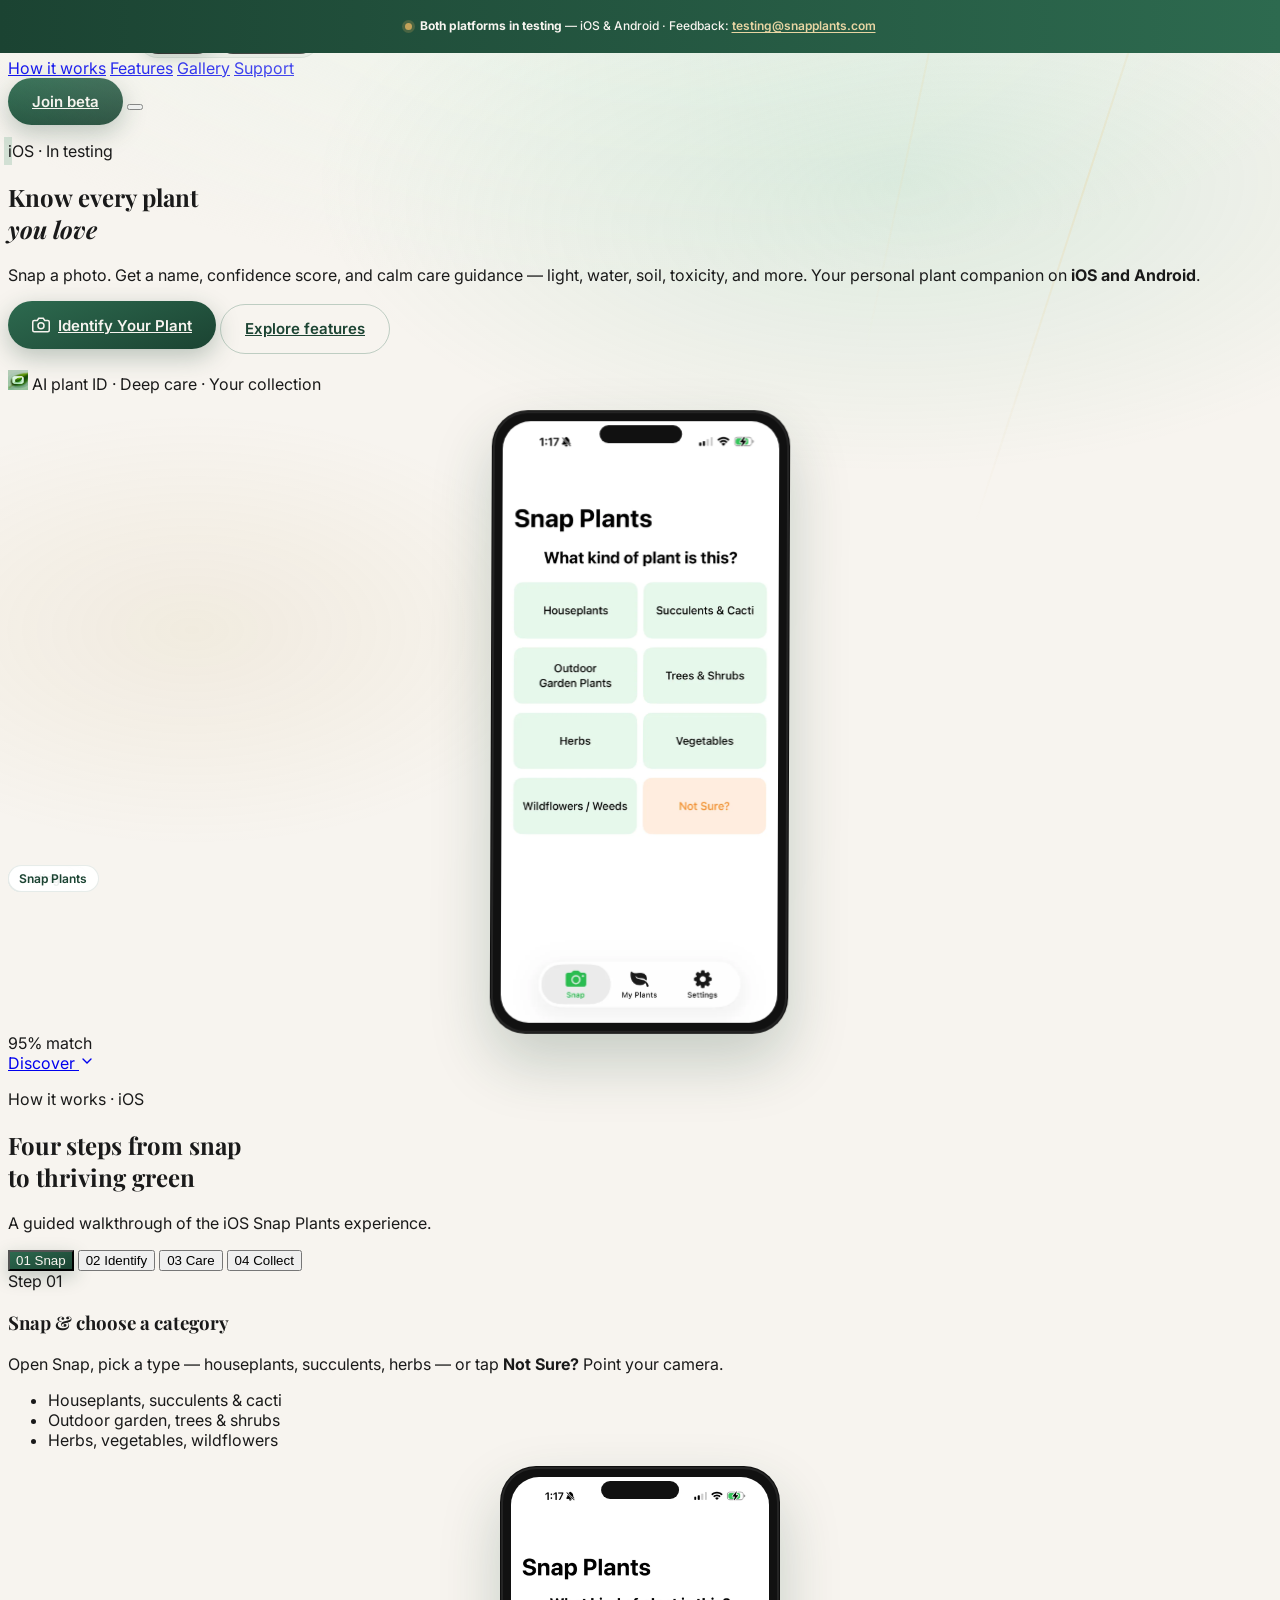
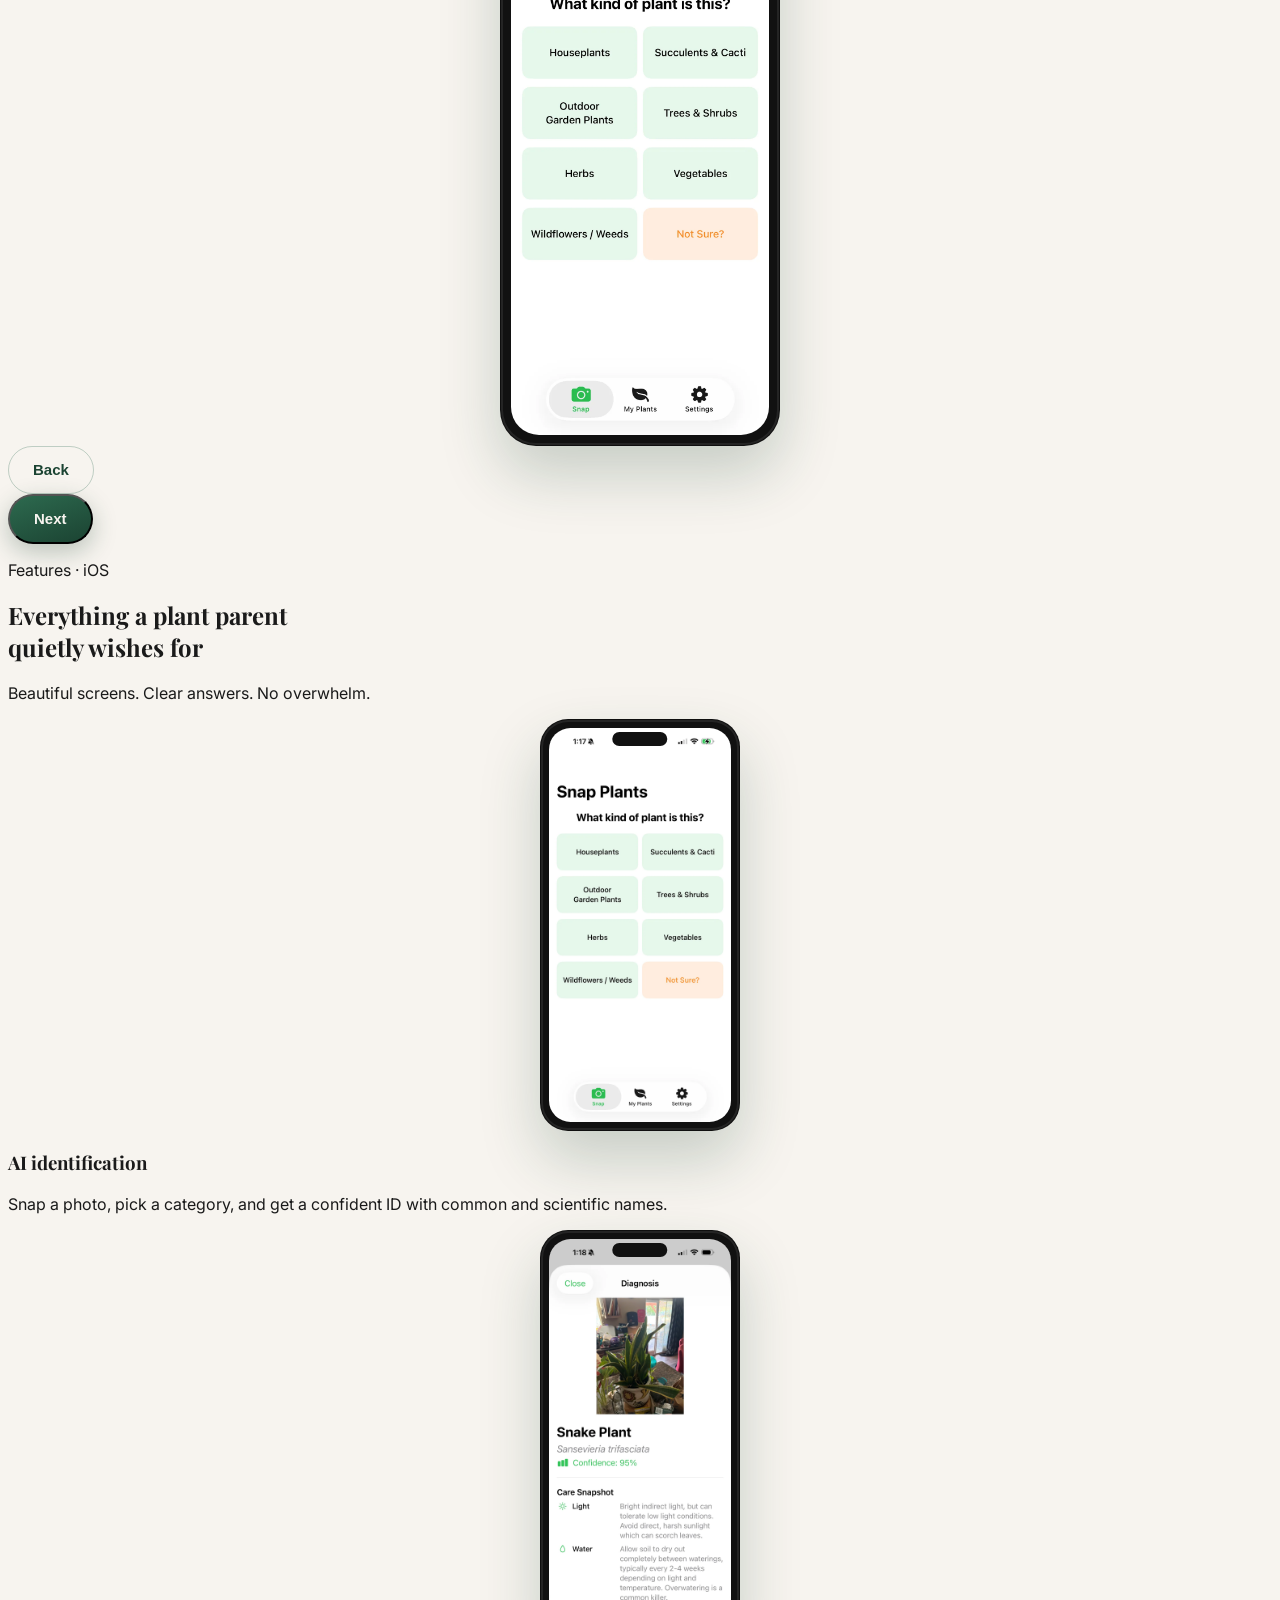
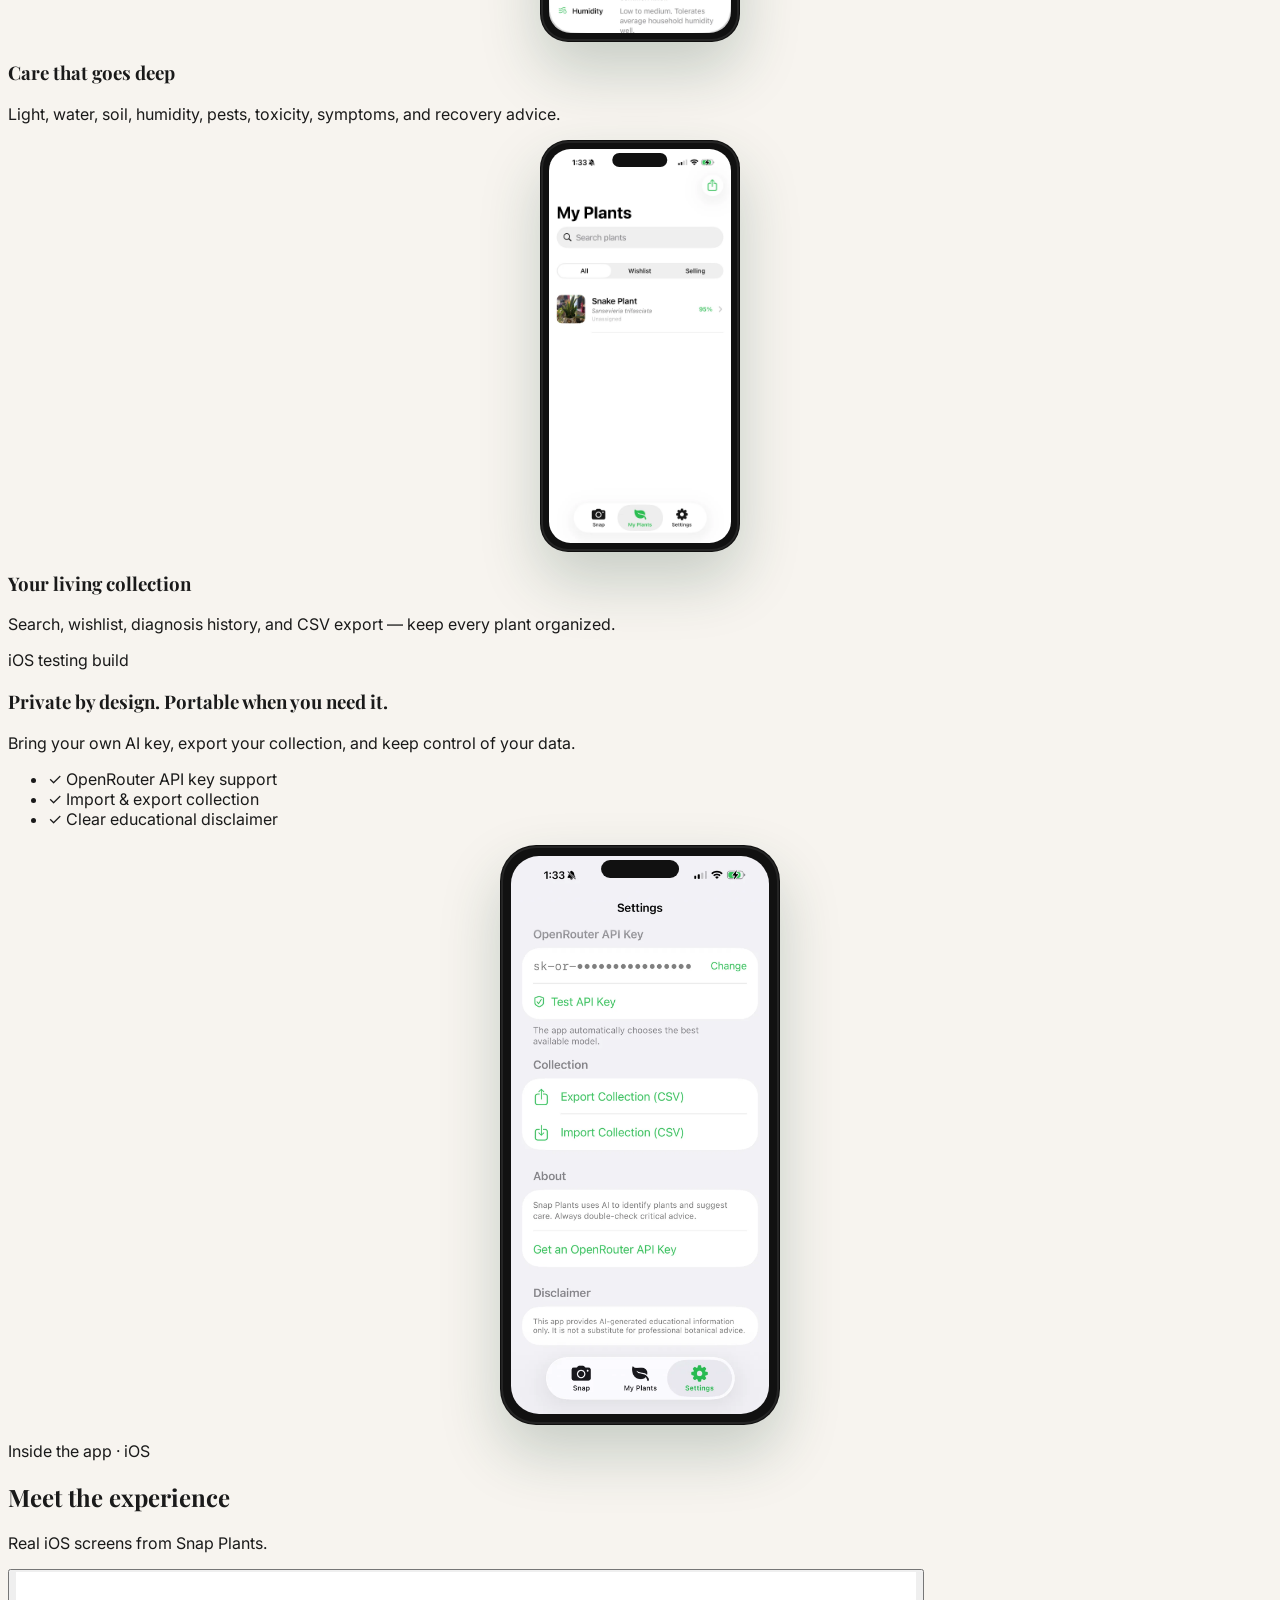
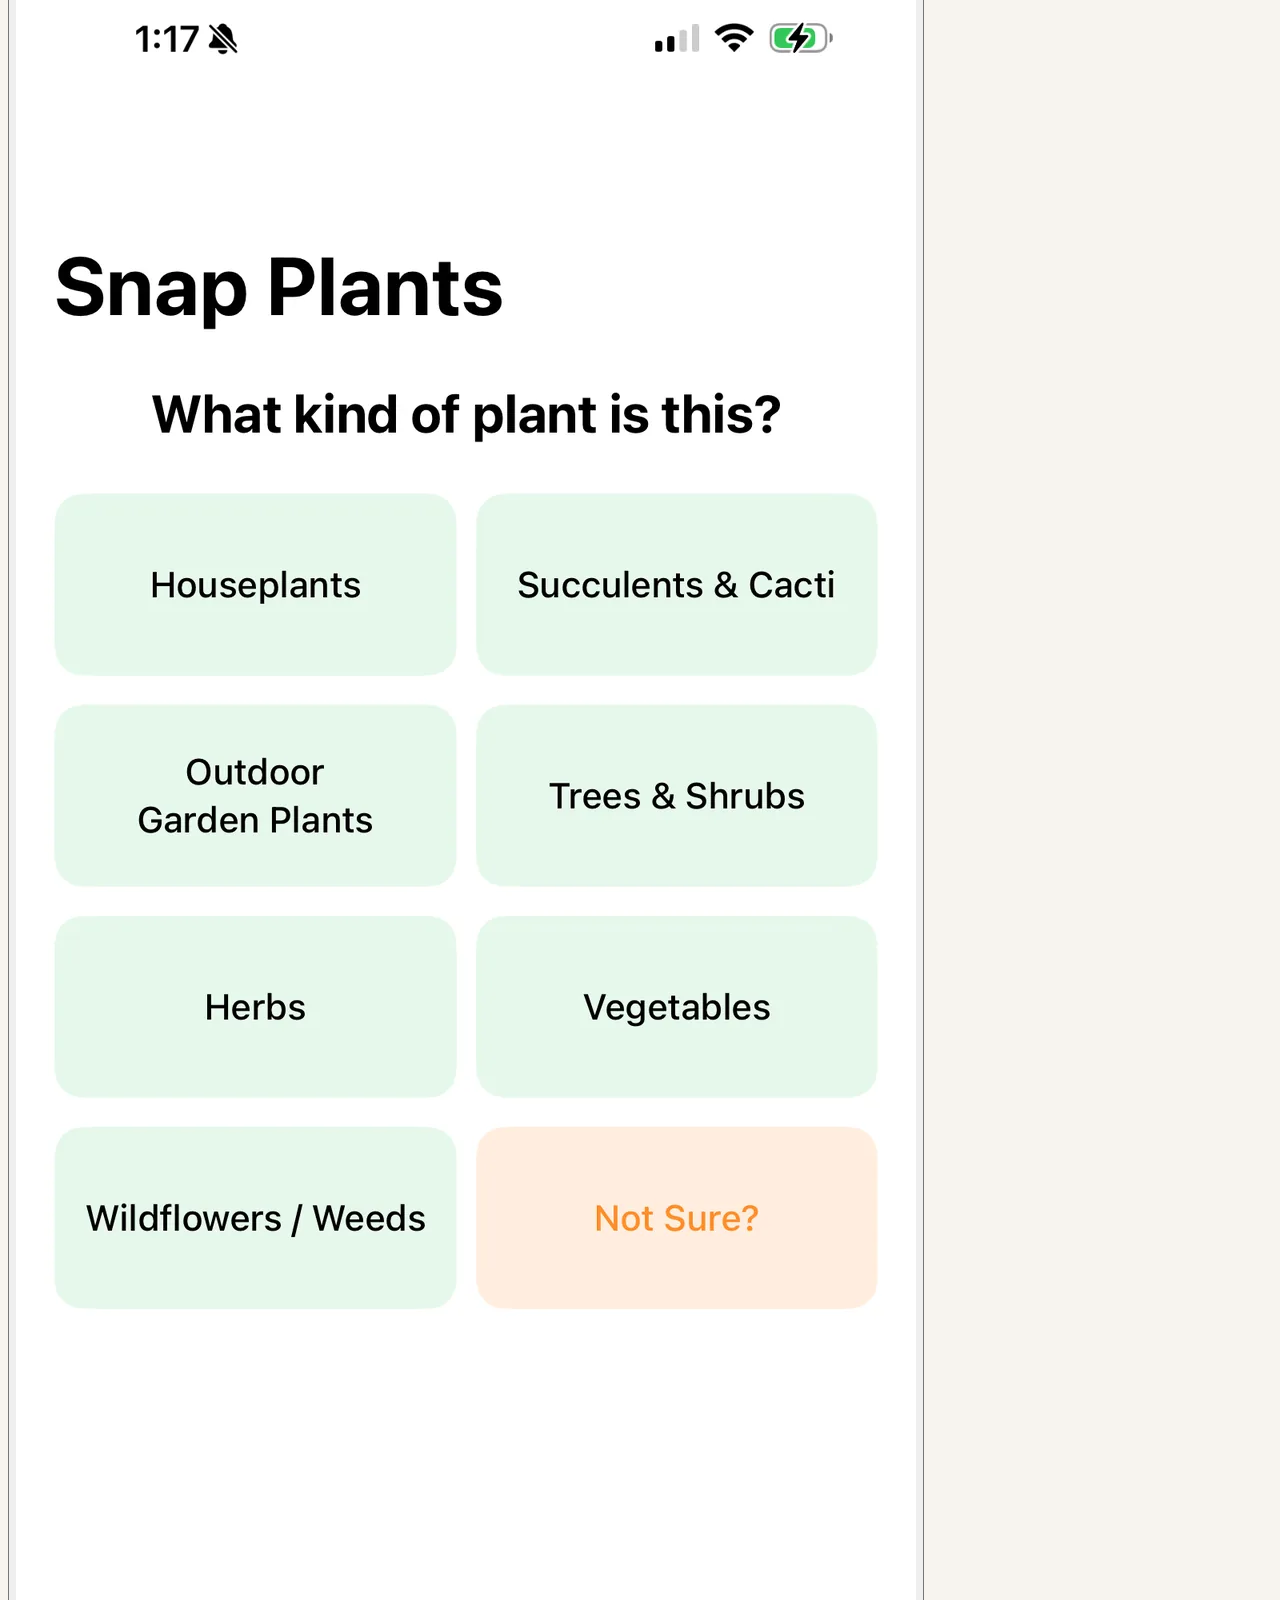
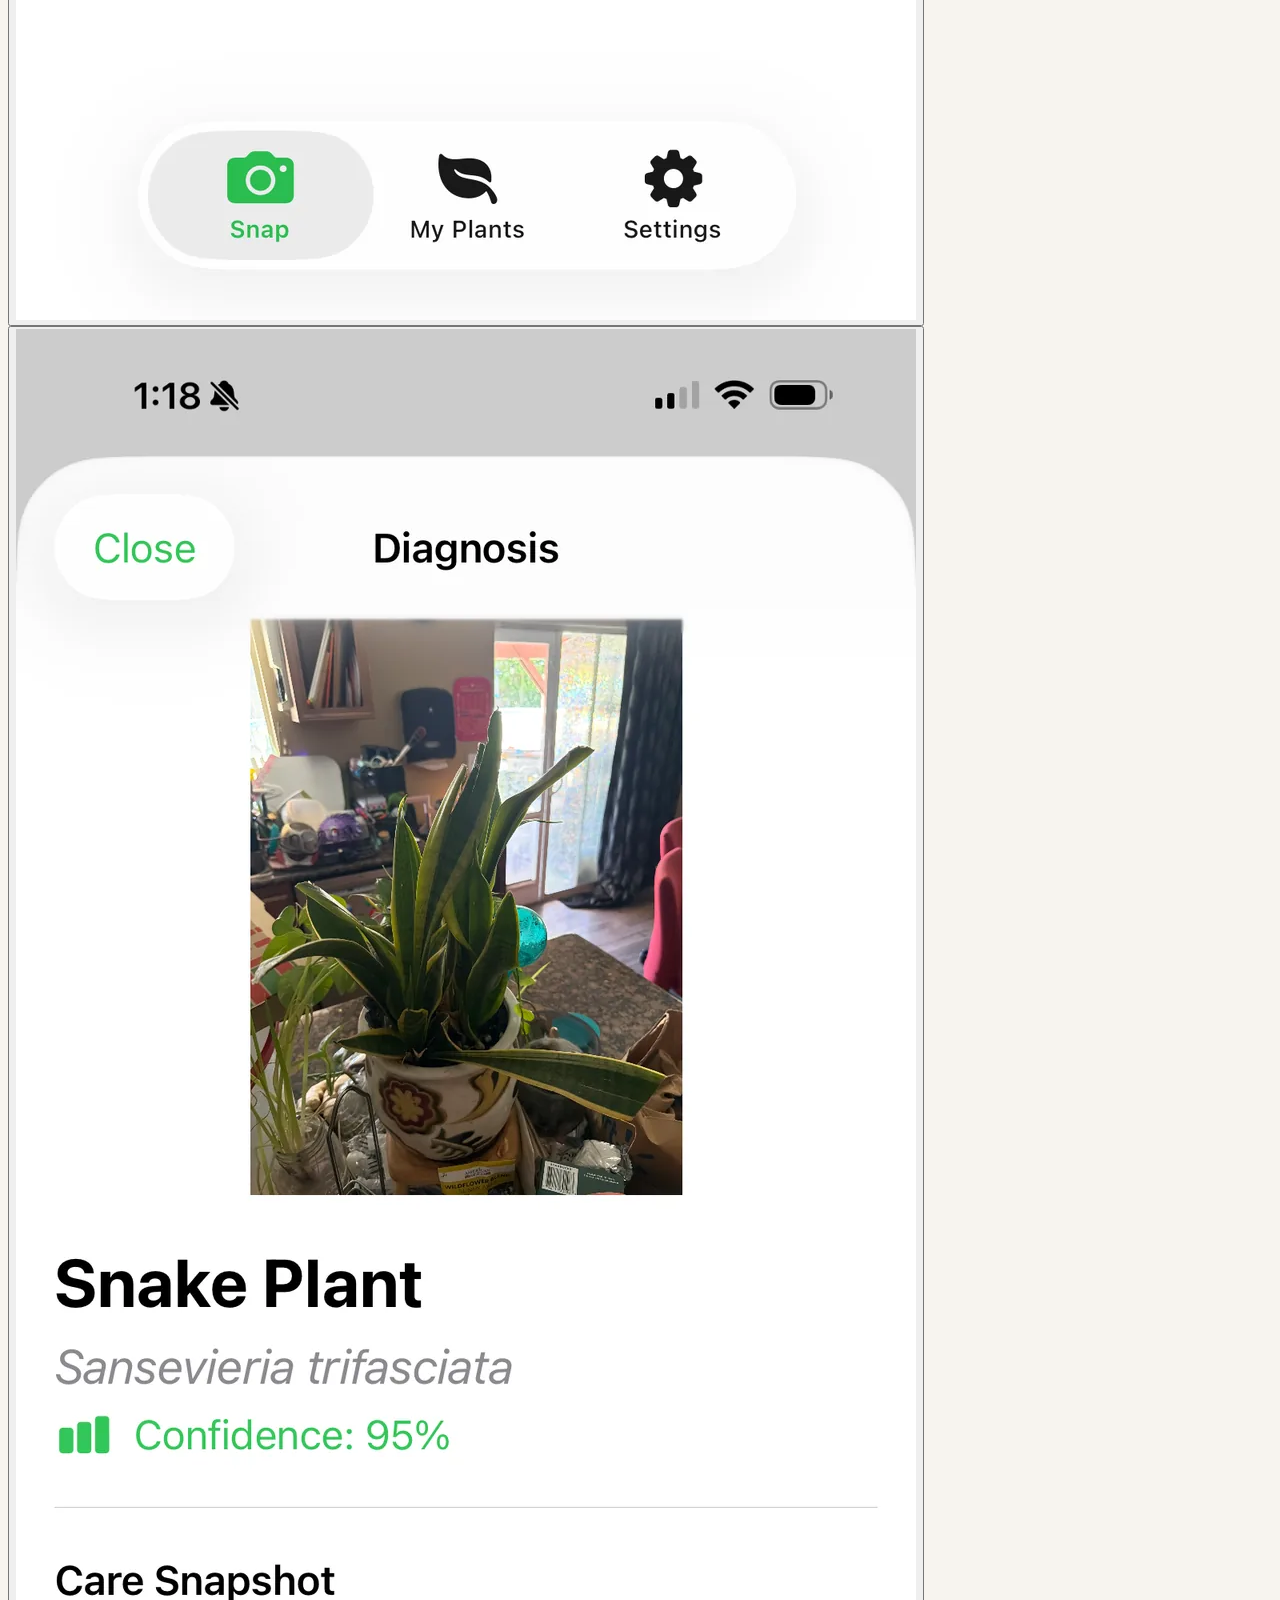
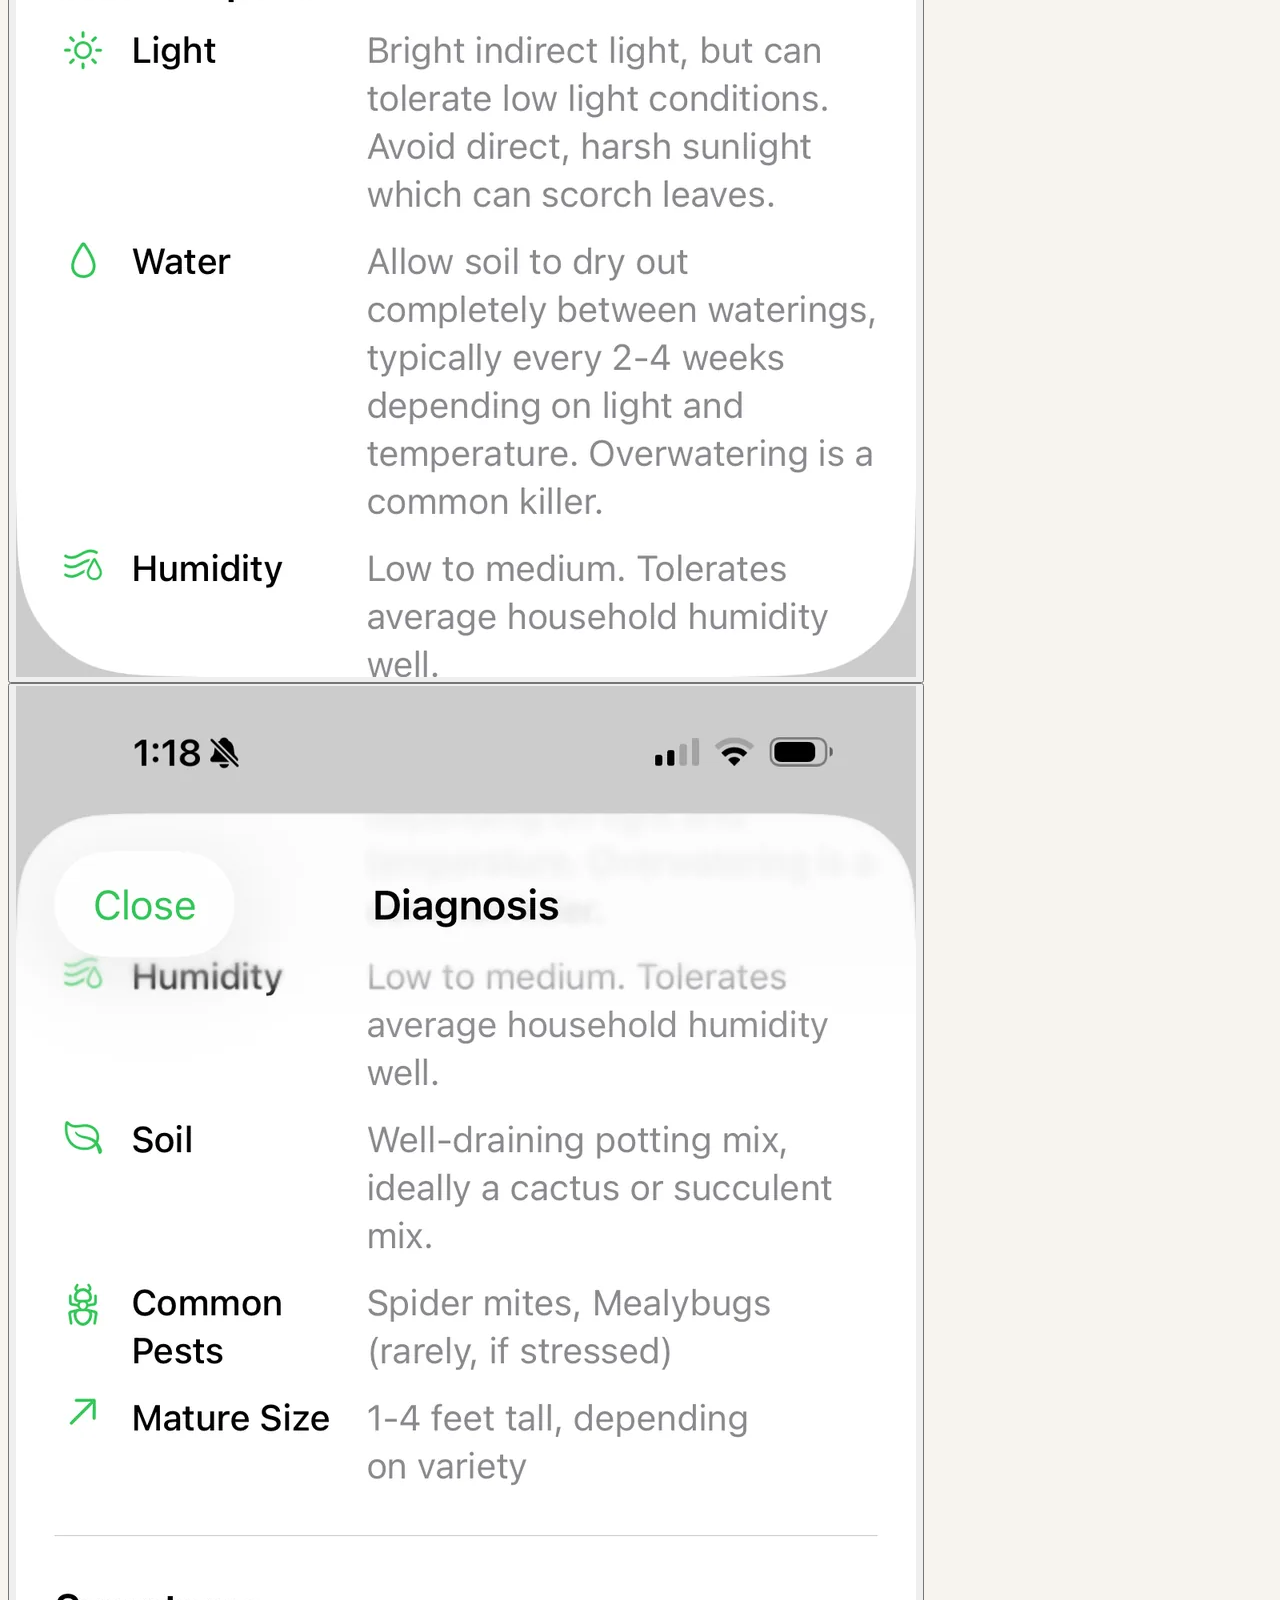
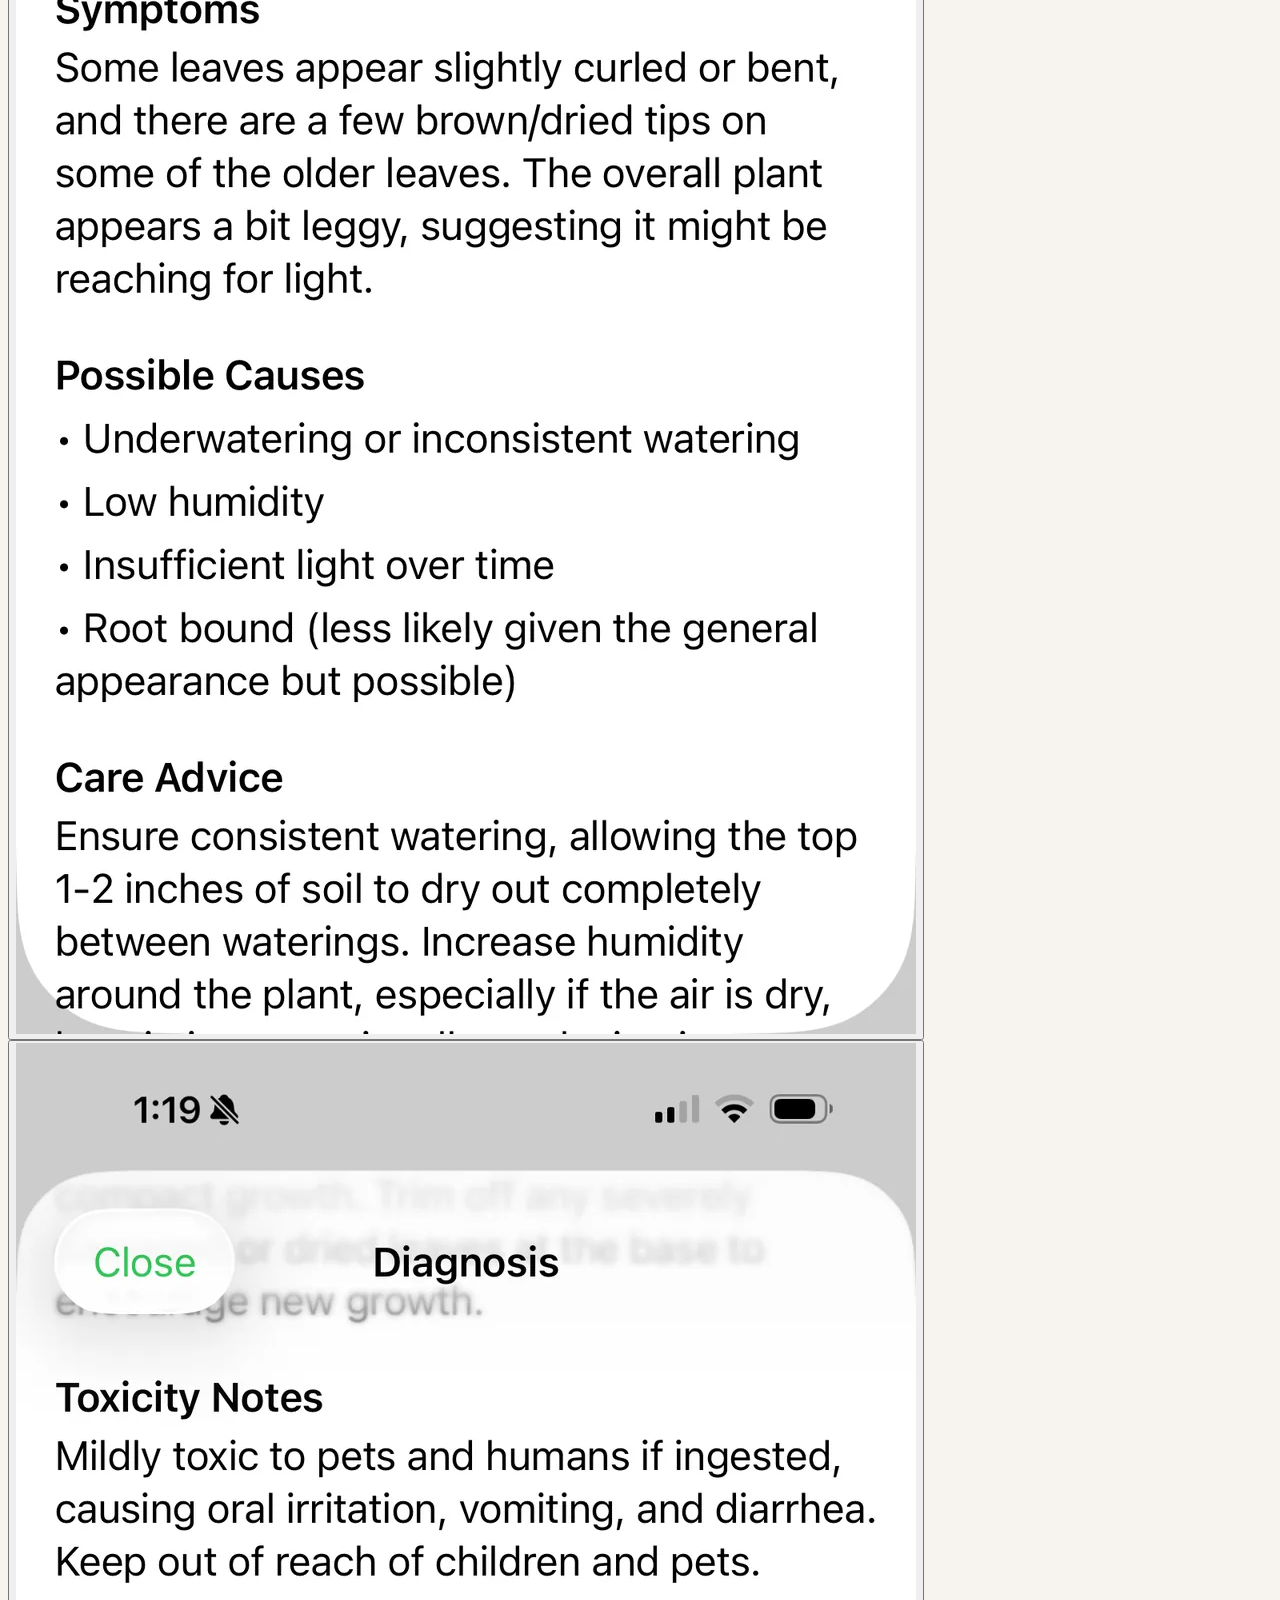
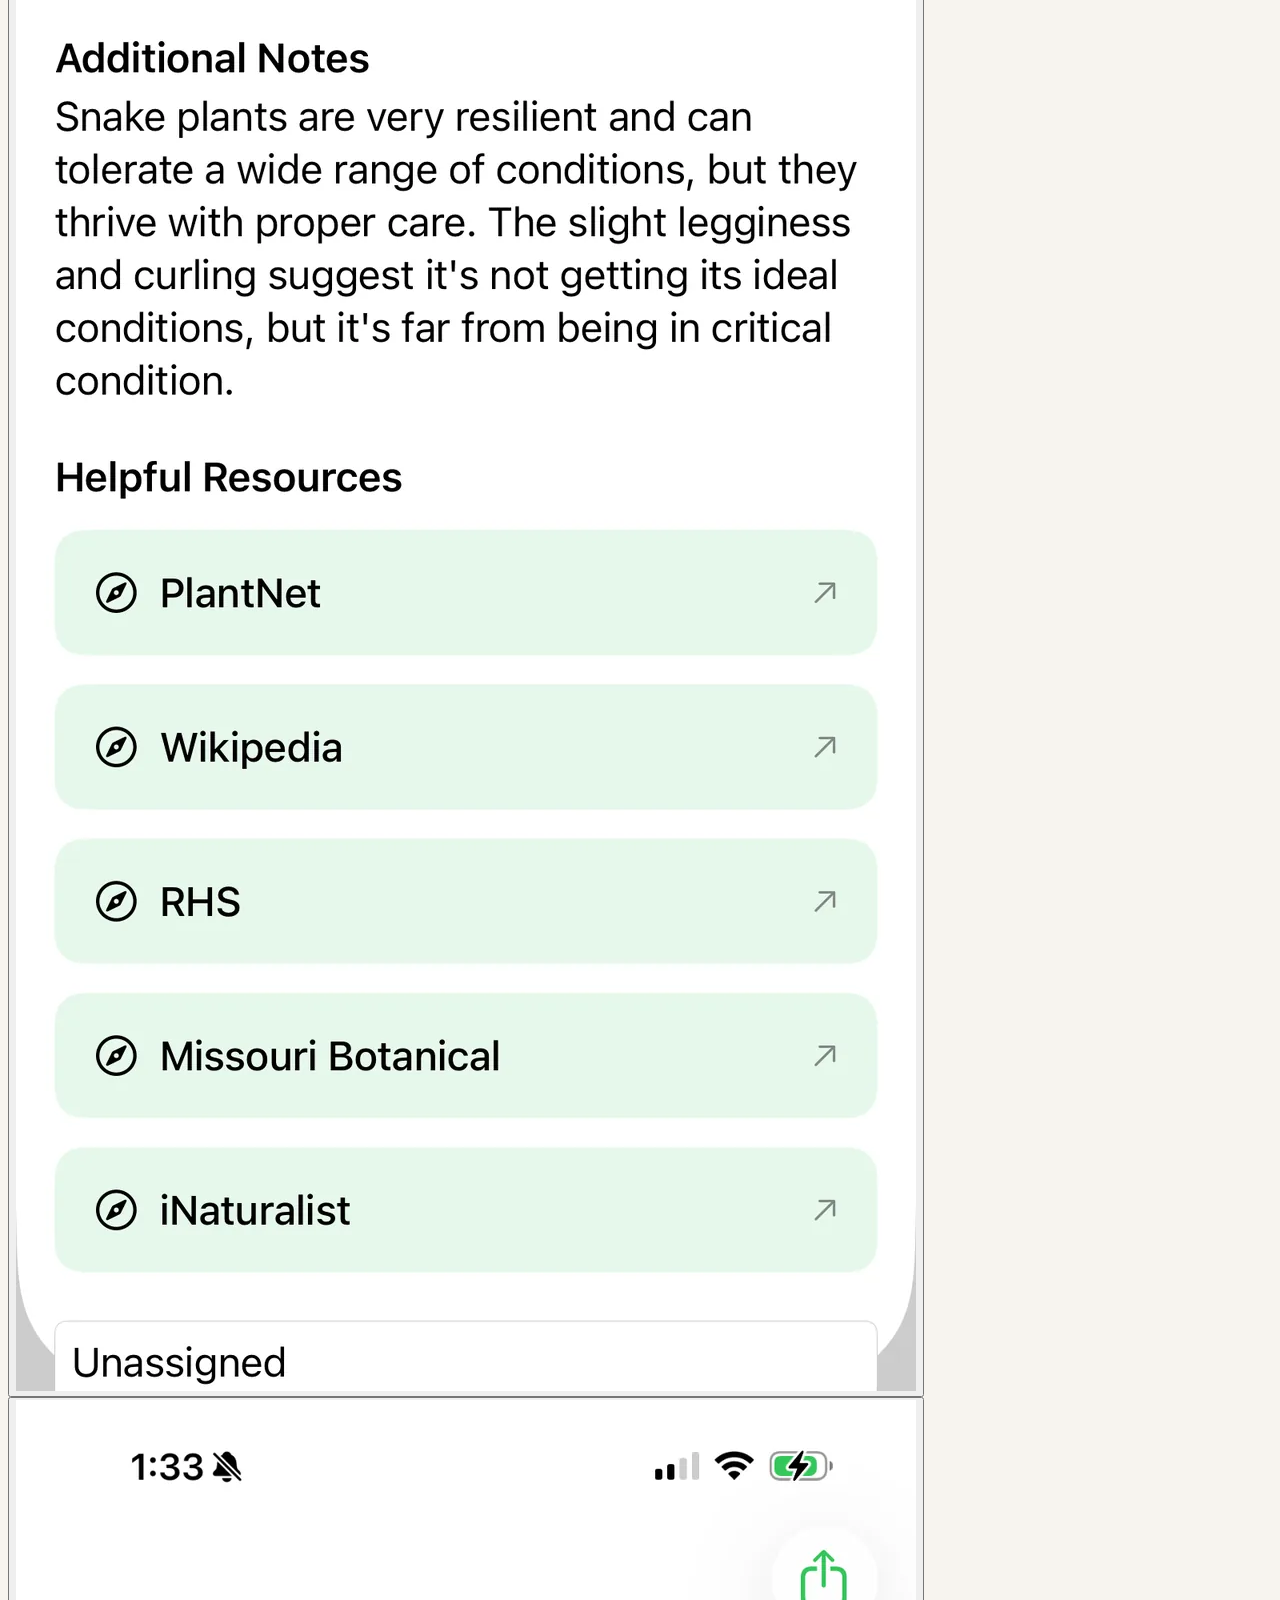
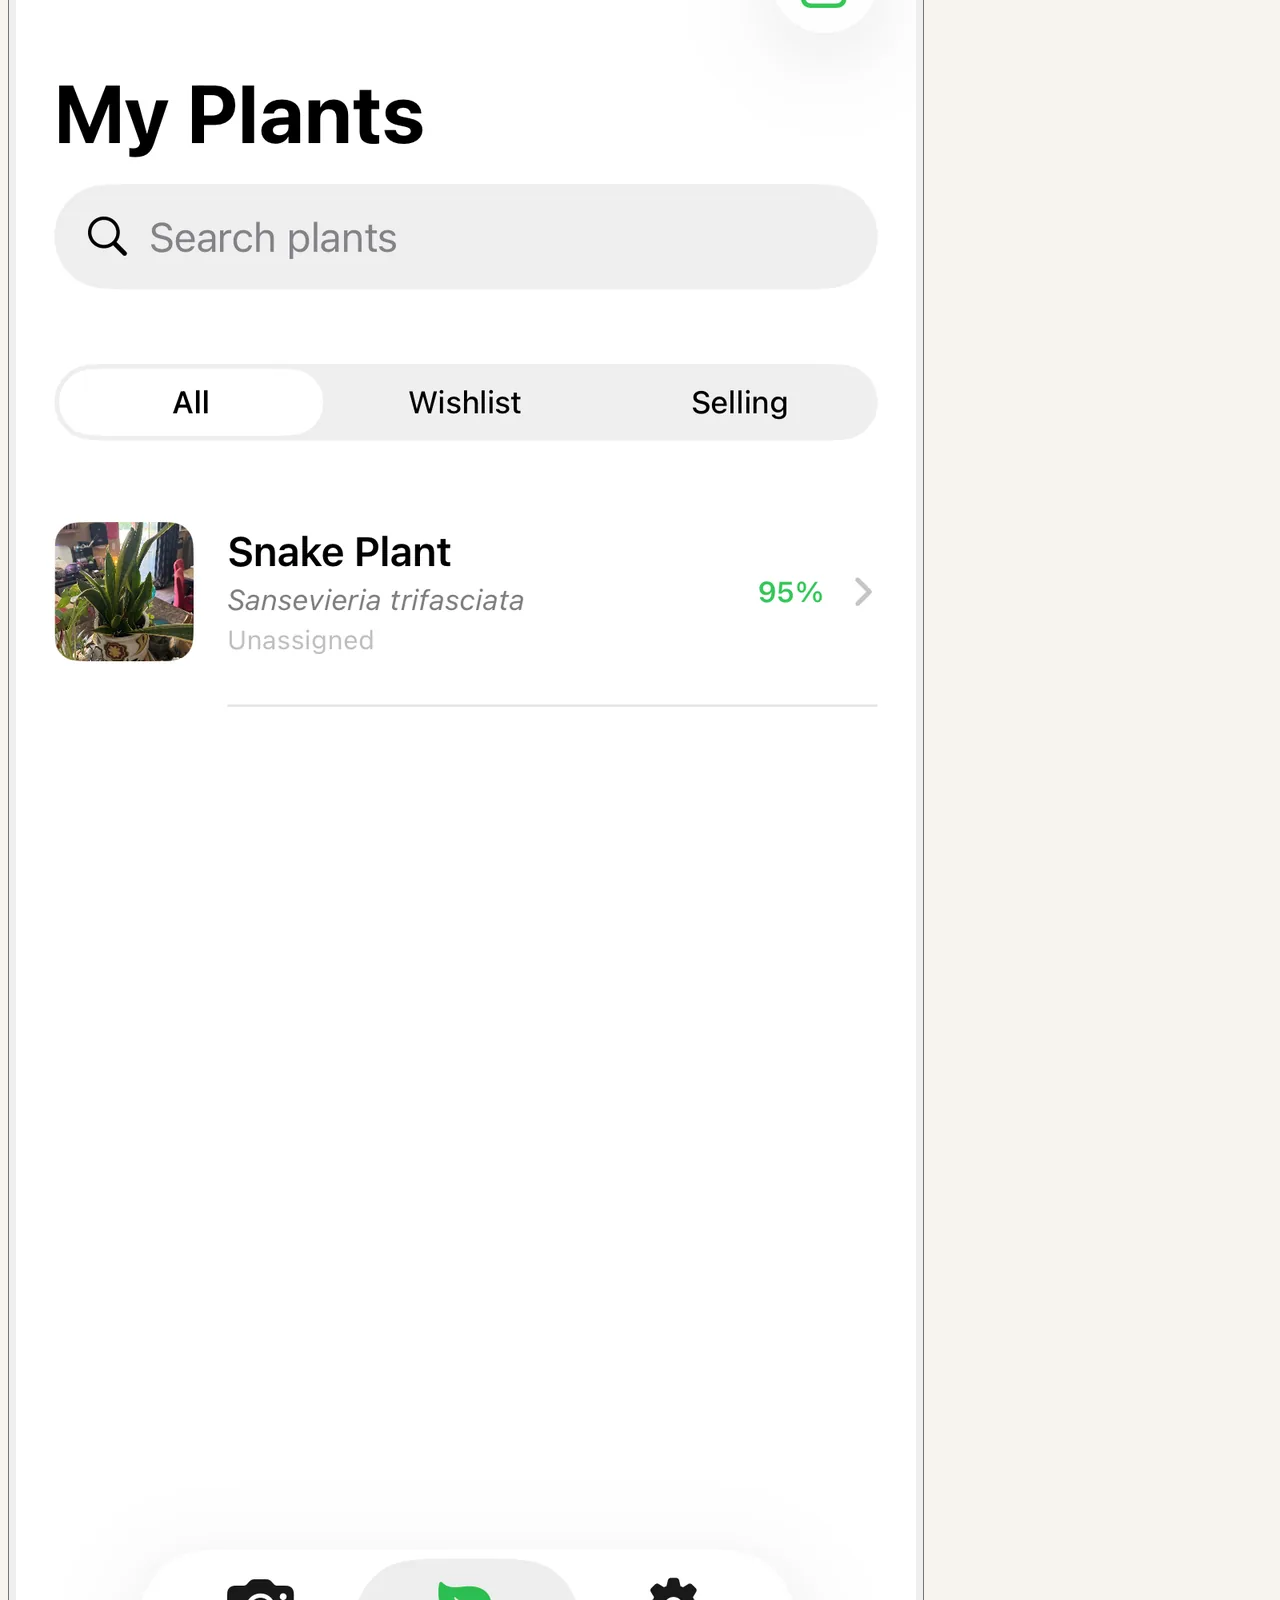
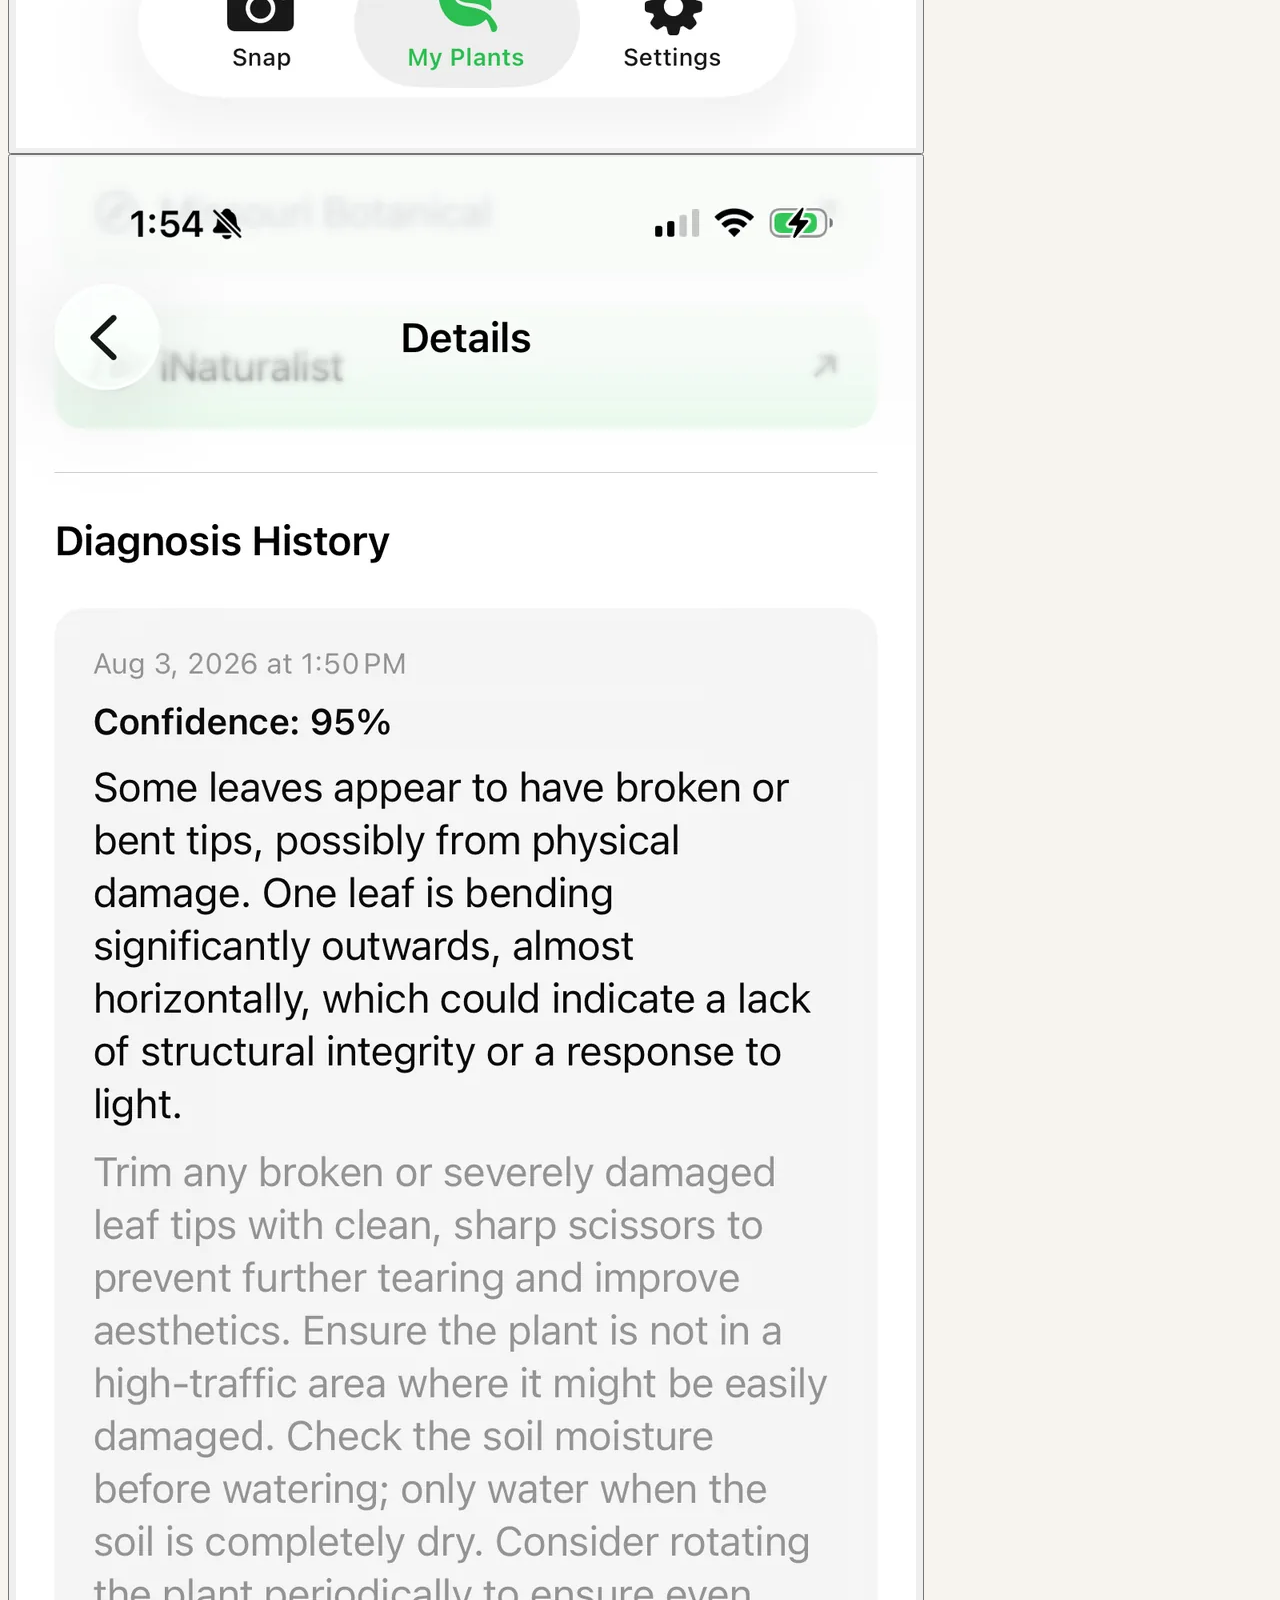
==== commit 148788ba: "Beta Tester Redesign" ====
--- a/index.html
+++ b/index.html
@@ -88,7 +88,7 @@
         <a href="#gallery" class="nav-link hover:text-forest">Gallery</a>
         <a href="support/" class="nav-link hover:text-forest">Support</a>
       </nav>
-      <a href="#waitlist" class="btn-primary !py-2.5 !px-4 !text-sm hidden md:inline-flex">Send feedback</a>
+      <a href="#beta" class="btn-primary !py-2.5 !px-4 !text-sm hidden md:inline-flex">Join beta</a>
       <button type="button" id="menuToggle" class="lg:hidden z-10 w-11 h-11 flex flex-col items-center justify-center gap-1.5" aria-label="Open menu" aria-expanded="false" aria-controls="mobileMenu">
         <span class="block w-5 h-0.5 bg-forest rounded"></span>
         <span class="block w-5 h-0.5 bg-forest rounded"></span>
@@ -100,7 +100,7 @@
       <a href="#features">Features</a>
       <a href="#gallery">Gallery</a>
       <a href="support/">Support</a>
-      <a href="#waitlist" class="btn-primary mt-2">Send feedback</a>
+      <a href="#beta" class="btn-primary mt-2">Join beta</a>
     </div>
   </header>
 
@@ -671,36 +671,90 @@
       </div>
     </section>
 
-    <!-- Feedback / waitlist CTA -->
-    <section id="waitlist" class="relative z-10 py-16 sm:py-24">
+    <!-- Beta tester request -->
+    <section id="beta" class="relative z-10 py-16 sm:py-24">
       <div class="max-w-6xl mx-auto px-4">
-        <div class="relative text-center px-6 py-12 sm:px-12 sm:py-16 rounded-[2rem] overflow-hidden text-cream shadow-xl reveal" style="background: linear-gradient(160deg, #1B4332 0%, #0d2818 100%);">
+        <div class="relative px-6 py-12 sm:px-10 sm:py-14 rounded-[2rem] overflow-hidden text-cream shadow-xl reveal" style="background: linear-gradient(160deg, #1B4332 0%, #0d2818 100%);">
           <div class="absolute top-[-40%] right-[-15%] w-[55%] h-[80%] rounded-full bg-sage-bright/30 blur-3xl pointer-events-none" aria-hidden="true"></div>
-          <img src="images/optimized/Icon.webp" alt="" width="64" height="64" class="relative z-10 w-16 h-16 rounded-2xl mx-auto mb-6 shadow-2xl" />
-          <div class="relative z-10 inline-flex items-center gap-2 px-3 py-1 rounded-full bg-gold/20 border border-gold/30 text-gold-soft text-xs font-bold tracking-wide uppercase mb-4">
-            In testing · iOS &amp; Android
-          </div>
-          <h2 class="relative z-10 font-display text-3xl sm:text-4xl font-semibold leading-tight mb-3">Help us grow<br />Snap Plants</h2>
-          <p class="relative z-10 text-cream/75 max-w-md mx-auto mb-6 leading-relaxed">
-            Both platforms are in active testing. Share bugs, ideas, or join the launch list —
-            email us anytime at
-            <a href="mailto:testing@snapplants.com" class="text-gold-soft font-semibold underline underline-offset-2">testing@snapplants.com</a>.
-          </p>
-
-          <form id="waitlistForm" class="relative z-10 flex flex-col sm:flex-row gap-3 max-w-md mx-auto mb-4" novalidate>
-            <label class="sr-only" for="waitlistEmail">Email address</label>
-            <input type="email" id="waitlistEmail" name="email" required autocomplete="email" inputmode="email" placeholder="you@example.com"
-              class="flex-1 px-5 py-3.5 rounded-full bg-white/10 border border-white/15 text-cream placeholder:text-cream/40 outline-none focus:border-gold focus:bg-white/15 transition" />
-            <button type="submit" class="btn-gold !py-3.5 whitespace-nowrap">Notify me</button>
+
+          <div class="relative z-10 max-w-xl mx-auto text-center mb-8">
+            <img src="images/optimized/Icon.webp" alt="" width="56" height="56" class="w-14 h-14 rounded-2xl mx-auto mb-5 shadow-2xl" />
+            <div class="inline-flex items-center gap-2 px-3 py-1 rounded-full bg-gold/20 border border-gold/30 text-gold-soft text-xs font-bold tracking-wide uppercase mb-4">
+              Closed beta · iOS &amp; Android
+            </div>
+            <h2 class="font-display text-3xl sm:text-4xl font-semibold leading-tight mb-3">Request beta access</h2>
+            <p class="text-cream/75 leading-relaxed">
+              Try Snap Plants before public launch. Pick iOS, Android, or both —
+              we’ll follow up at <a href="mailto:testing@snapplants.com" class="text-gold-soft font-semibold underline underline-offset-2">testing@snapplants.com</a>.
+            </p>
+          </div>
+
+          <form id="betaForm" class="beta-form relative z-10 max-w-lg mx-auto text-left space-y-4" novalidate>
+            <div class="grid sm:grid-cols-2 gap-4">
+              <div>
+                <label for="betaName" class="block text-xs font-semibold tracking-wide uppercase text-cream/60 mb-1.5">Name</label>
+                <input type="text" id="betaName" name="name" required autocomplete="name" placeholder="Your name"
+                  class="beta-input w-full px-4 py-3 rounded-xl bg-white/10 border border-white/15 text-cream placeholder:text-cream/35 outline-none focus:border-gold focus:bg-white/15 transition" />
+              </div>
+              <div>
+                <label for="betaEmail" class="block text-xs font-semibold tracking-wide uppercase text-cream/60 mb-1.5">Email</label>
+                <input type="email" id="betaEmail" name="email" required autocomplete="email" inputmode="email" placeholder="you@example.com"
+                  class="beta-input w-full px-4 py-3 rounded-xl bg-white/10 border border-white/15 text-cream placeholder:text-cream/35 outline-none focus:border-gold focus:bg-white/15 transition" />
+              </div>
+            </div>
+
+            <fieldset>
+              <legend class="block text-xs font-semibold tracking-wide uppercase text-cream/60 mb-2">Platform</legend>
+              <div class="grid grid-cols-3 gap-2" role="group" aria-label="Platform preference">
+                <label class="beta-platform">
+                  <input type="radio" name="platform" value="iOS" required class="sr-only peer" />
+                  <span class="beta-platform__card peer-checked:bg-white/20 peer-checked:border-gold peer-checked:text-cream">iOS</span>
+                </label>
+                <label class="beta-platform">
+                  <input type="radio" name="platform" value="Android" class="sr-only peer" />
+                  <span class="beta-platform__card peer-checked:bg-white/20 peer-checked:border-gold peer-checked:text-cream">Android</span>
+                </label>
+                <label class="beta-platform">
+                  <input type="radio" name="platform" value="Both" class="sr-only peer" checked />
+                  <span class="beta-platform__card peer-checked:bg-white/20 peer-checked:border-gold peer-checked:text-cream">Both</span>
+                </label>
+              </div>
+            </fieldset>
+
+            <div>
+              <label for="betaDevice" class="block text-xs font-semibold tracking-wide uppercase text-cream/60 mb-1.5">Device <span class="normal-case font-normal text-cream/40">(optional)</span></label>
+              <input type="text" id="betaDevice" name="device" autocomplete="off" placeholder="e.g. iPhone 15, Pixel 8"
+                class="beta-input w-full px-4 py-3 rounded-xl bg-white/10 border border-white/15 text-cream placeholder:text-cream/35 outline-none focus:border-gold focus:bg-white/15 transition" />
+            </div>
+
+            <div>
+              <label for="betaNotes" class="block text-xs font-semibold tracking-wide uppercase text-cream/60 mb-1.5">Brief details <span class="normal-case font-normal text-cream/40">(optional)</span></label>
+              <textarea id="betaNotes" name="notes" rows="3" maxlength="500" placeholder="Plant collection size, what you want to test, TestFlight / Play email if different…"
+                class="beta-input w-full px-4 py-3 rounded-xl bg-white/10 border border-white/15 text-cream placeholder:text-cream/35 outline-none focus:border-gold focus:bg-white/15 transition resize-y min-h-[5rem]"></textarea>
+            </div>
+
+            <button type="submit" class="btn-gold w-full !py-3.5 !text-base">
+              Request beta access
+            </button>
+            <p class="text-center text-xs text-cream/45 leading-relaxed">
+              Submitting opens an email to <strong class="text-cream/70">testing@snapplants.com</strong> with your details (and saves a local copy on this device).
+            </p>
           </form>
-          <p id="waitlistSuccess" class="form-success relative z-10 text-gold-soft font-semibold mb-4" hidden role="status">
-            You’re on the list. For bugs &amp; feedback, write to testing@snapplants.com.
-          </p>
-          <p class="relative z-10 text-xs text-cream/45 mb-6">No spam. Waitlist is local-only in this preview. Prefer email: testing@snapplants.com</p>
-          <div class="relative z-10 flex flex-wrap justify-center gap-2">
-            <span class="px-3 py-1.5 rounded-full text-xs font-semibold bg-white/10 border border-white/10 text-cream/85">iOS testing</span>
-            <span class="px-3 py-1.5 rounded-full text-xs font-semibold bg-white/10 border border-white/10 text-cream/85">Android testing</span>
-            <span class="px-3 py-1.5 rounded-full text-xs font-semibold bg-white/10 border border-white/10 text-cream/85">App Store &amp; Play soon</span>
+
+          <div id="betaSuccess" class="form-success relative z-10 max-w-lg mx-auto text-center mt-6" hidden role="status">
+            <p class="text-gold-soft font-semibold text-lg mb-2">Request ready</p>
+            <p class="text-cream/75 text-sm leading-relaxed mb-4">
+              If your email app opened, send the message to complete your request.
+              You can also write us anytime at
+              <a href="mailto:testing@snapplants.com" class="text-gold-soft font-semibold underline">testing@snapplants.com</a>.
+            </p>
+            <button type="button" id="betaAgain" class="btn-ghost !border-white/25 !text-cream/90 !py-2.5 !px-4 !text-sm">Submit another</button>
+          </div>
+
+          <div class="relative z-10 flex flex-wrap justify-center gap-2 mt-8">
+            <span class="px-3 py-1.5 rounded-full text-xs font-semibold bg-white/10 border border-white/10 text-cream/85">iOS TestFlight</span>
+            <span class="px-3 py-1.5 rounded-full text-xs font-semibold bg-white/10 border border-white/10 text-cream/85">Android closed testing</span>
+            <span class="px-3 py-1.5 rounded-full text-xs font-semibold bg-white/10 border border-white/10 text-cream/85">Limited spots</span>
           </div>
         </div>
       </div>
--- a/css/site.css
+++ b/css/site.css
@@ -129,6 +129,36 @@
   pointer-events: none;
 }
 
+/* ---- Beta request form ---- */
+.beta-platform {
+  cursor: pointer;
+  display: block;
+}
+
+.beta-platform__card {
+  display: flex;
+  align-items: center;
+  justify-content: center;
+  padding: 0.75rem 0.5rem;
+  border-radius: 0.75rem;
+  border: 1.5px solid rgba(255, 255, 255, 0.15);
+  background: rgba(255, 255, 255, 0.06);
+  font-size: 0.875rem;
+  font-weight: 600;
+  color: rgba(247, 244, 239, 0.85);
+  transition: background 0.25s ease, border-color 0.25s ease, color 0.25s ease;
+  text-align: center;
+}
+
+.beta-platform:hover .beta-platform__card {
+  background: rgba(255, 255, 255, 0.12);
+  border-color: rgba(255, 255, 255, 0.28);
+}
+
+#beta {
+  scroll-margin-top: calc(var(--banner-h) + var(--nav-h) + 0.5rem);
+}
+
 html {
   scroll-behavior: smooth;
 }
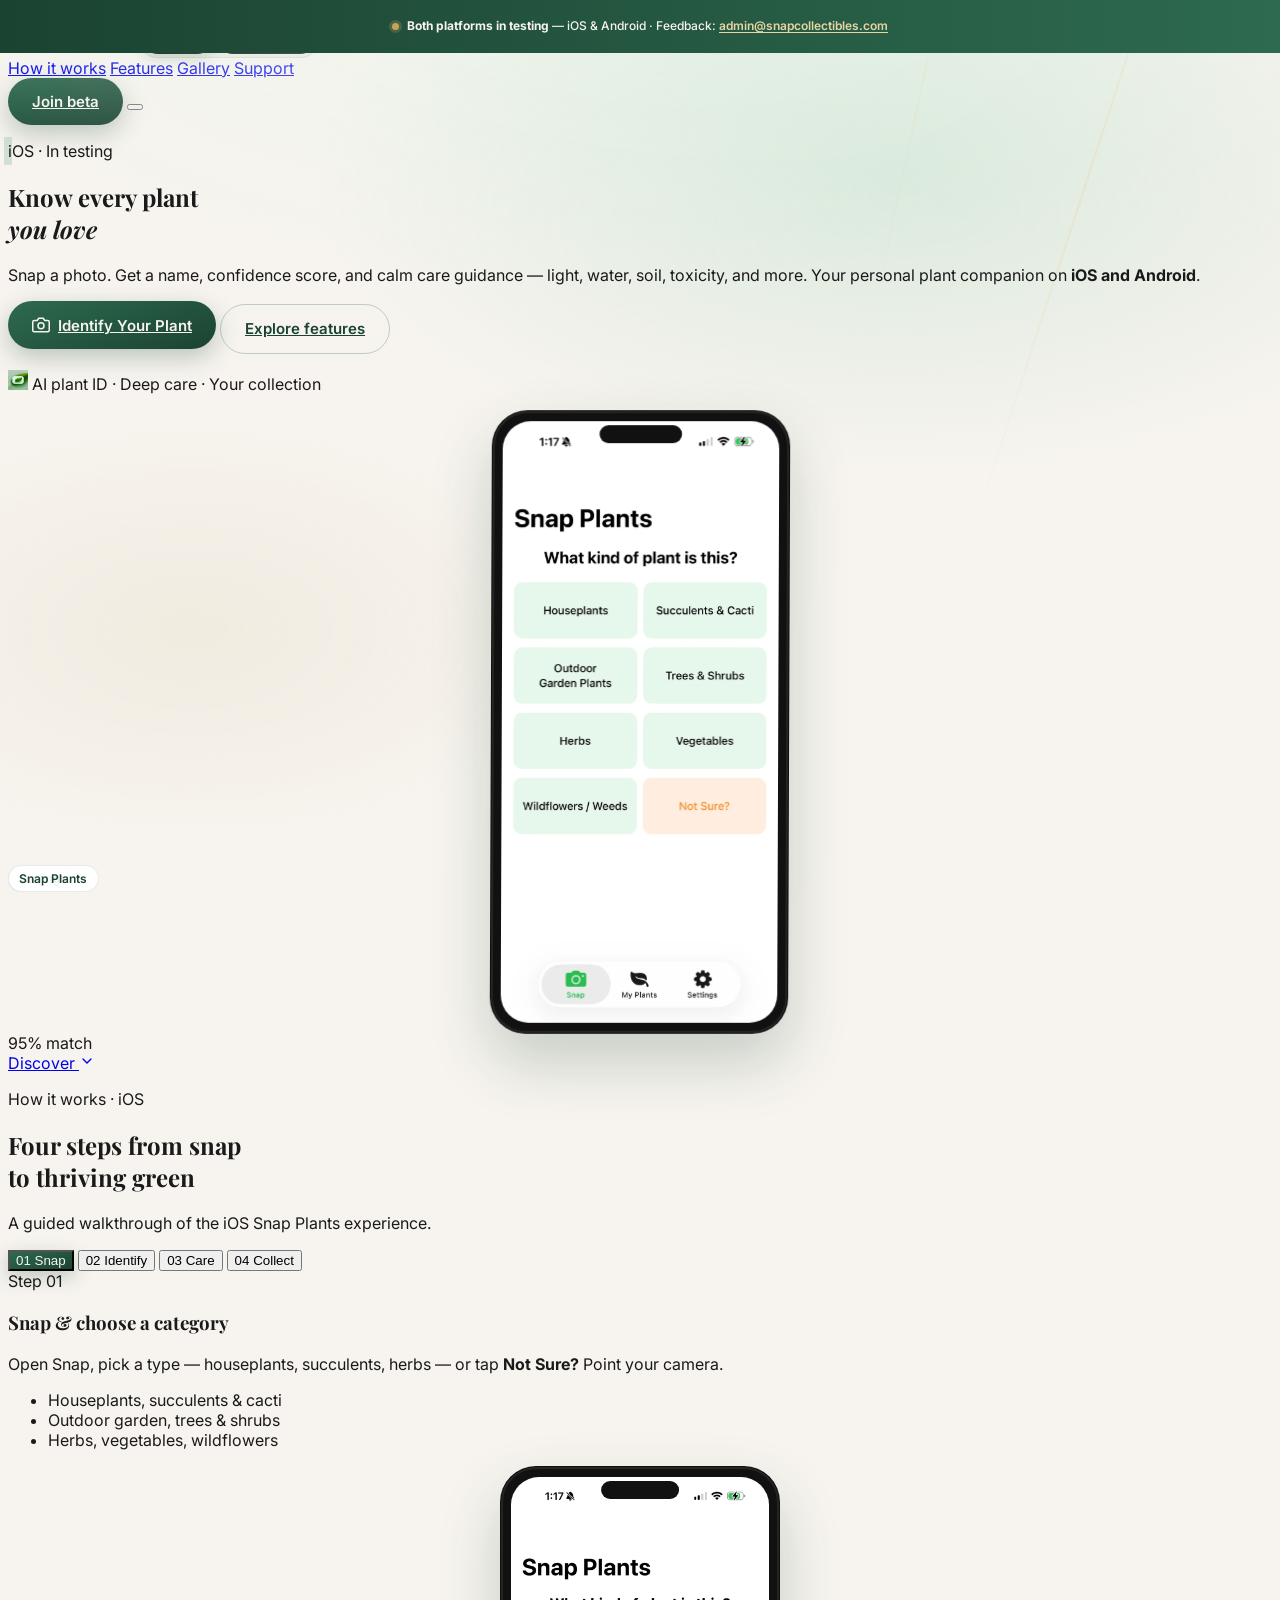
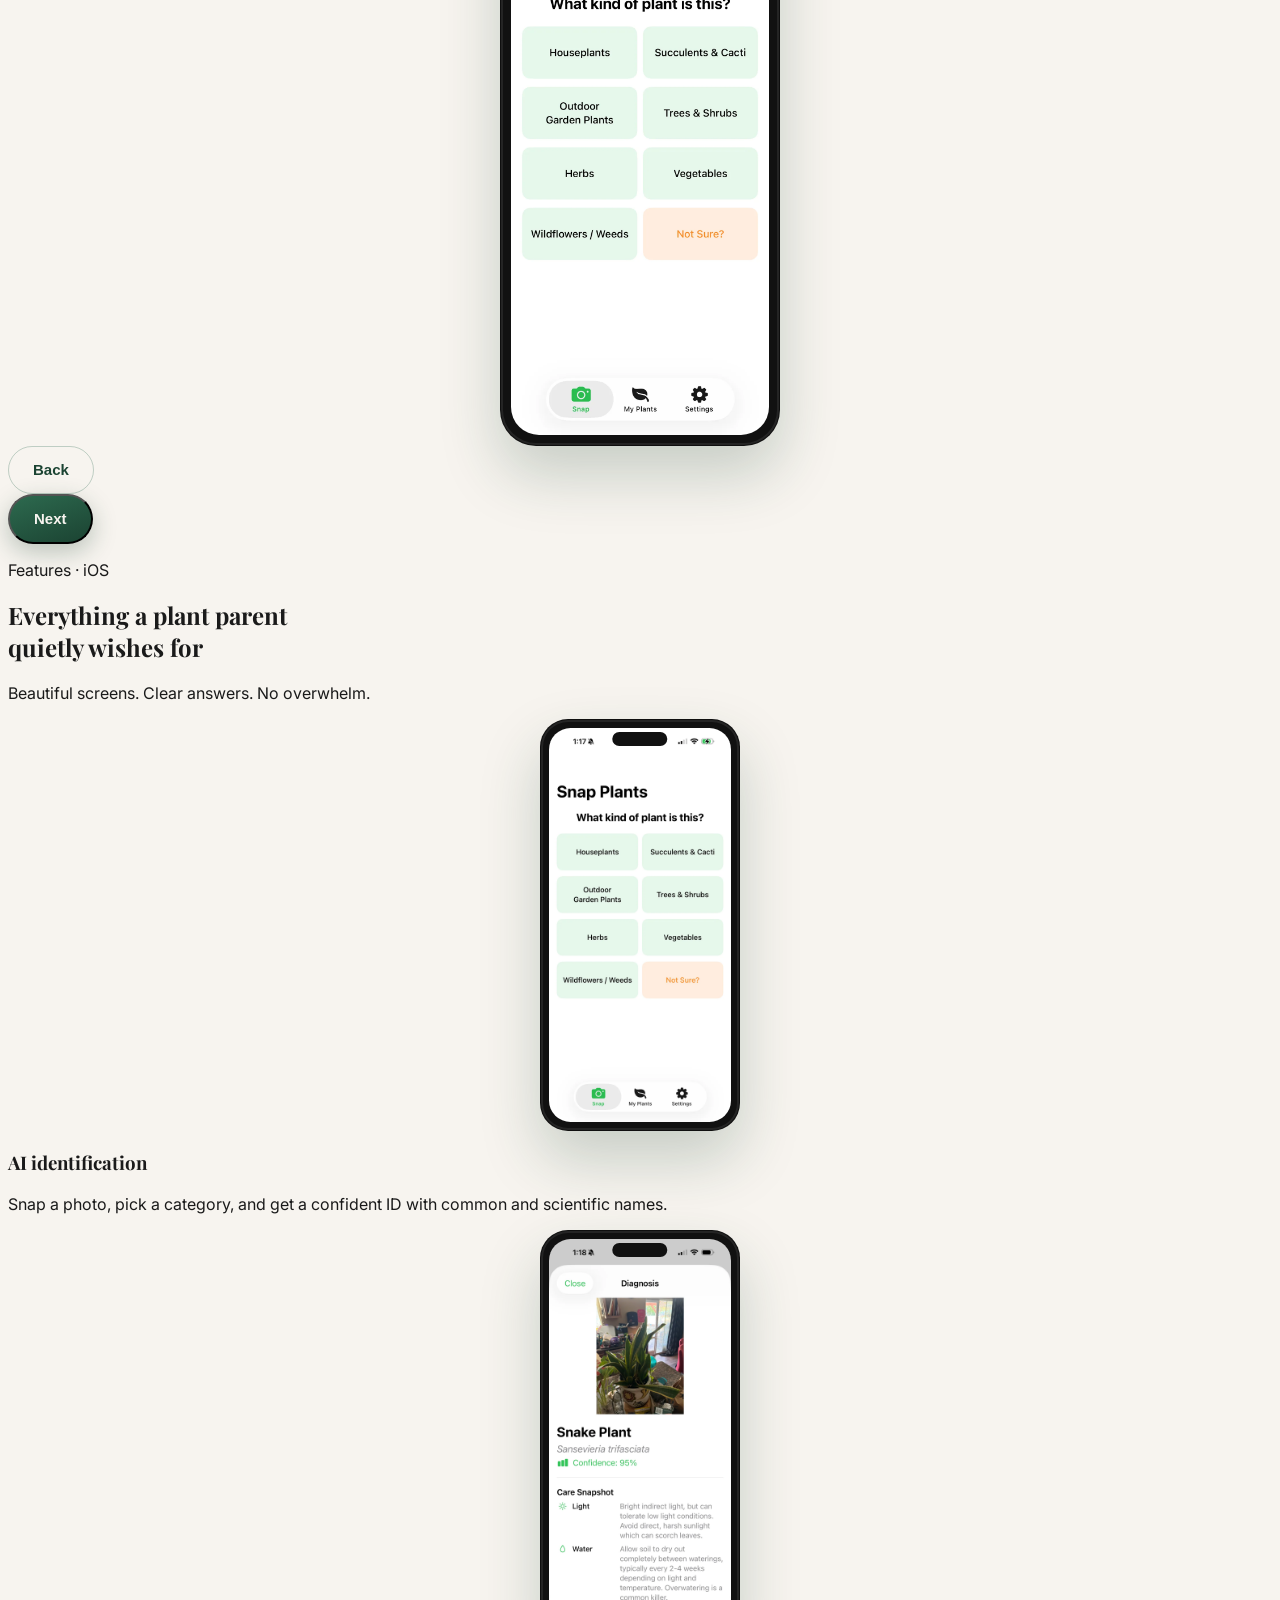
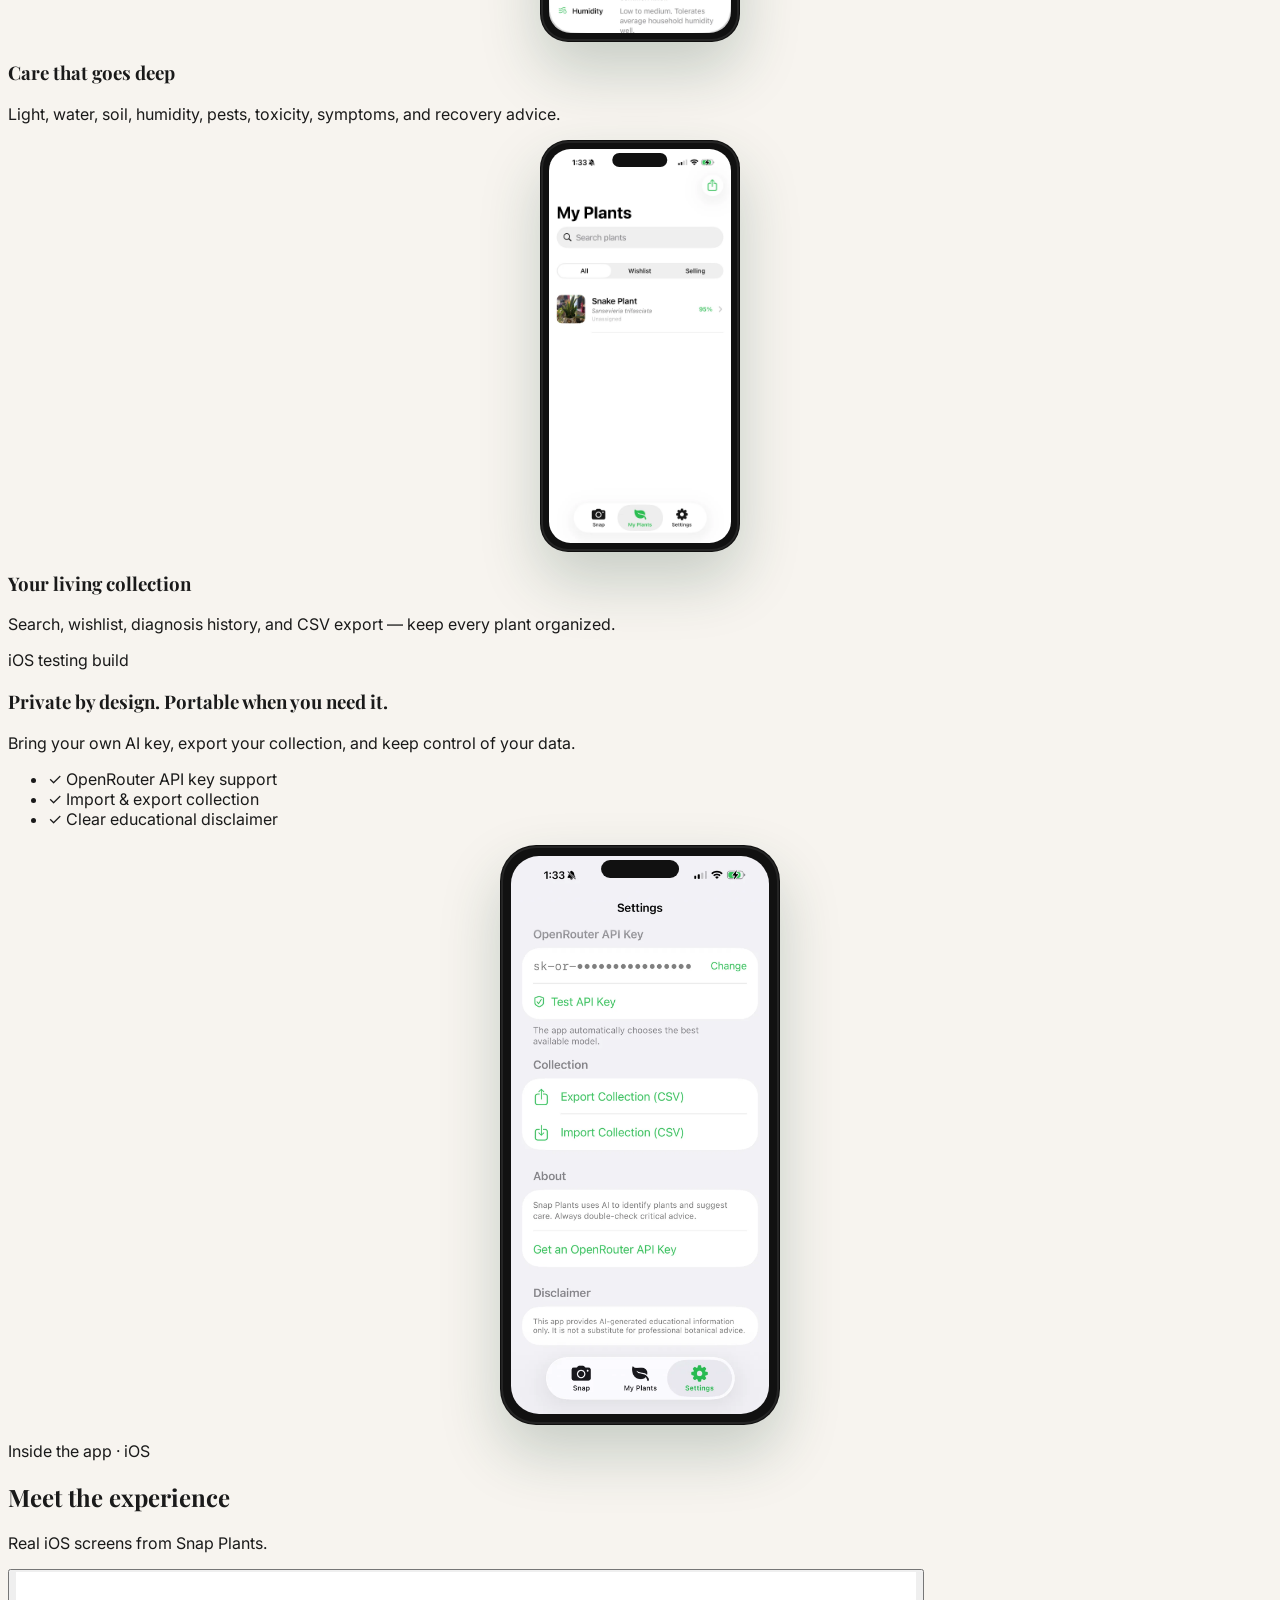
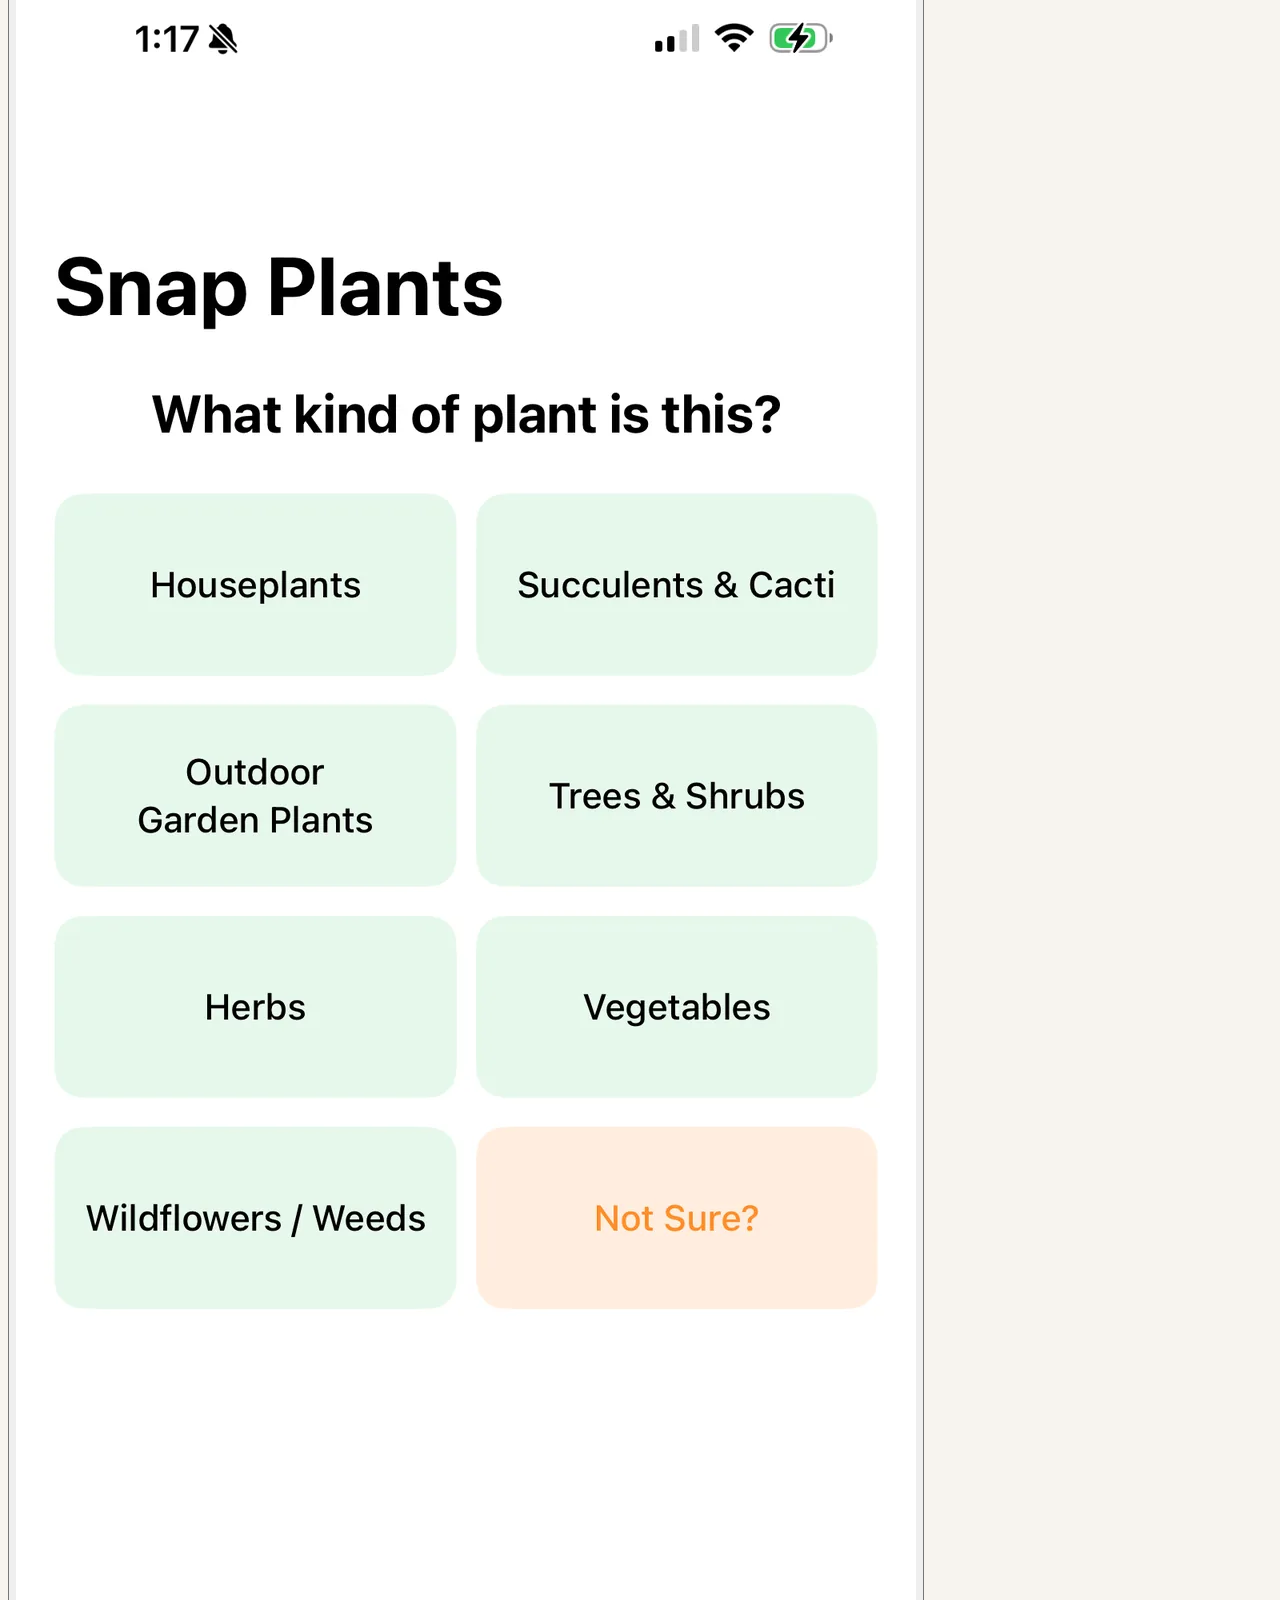
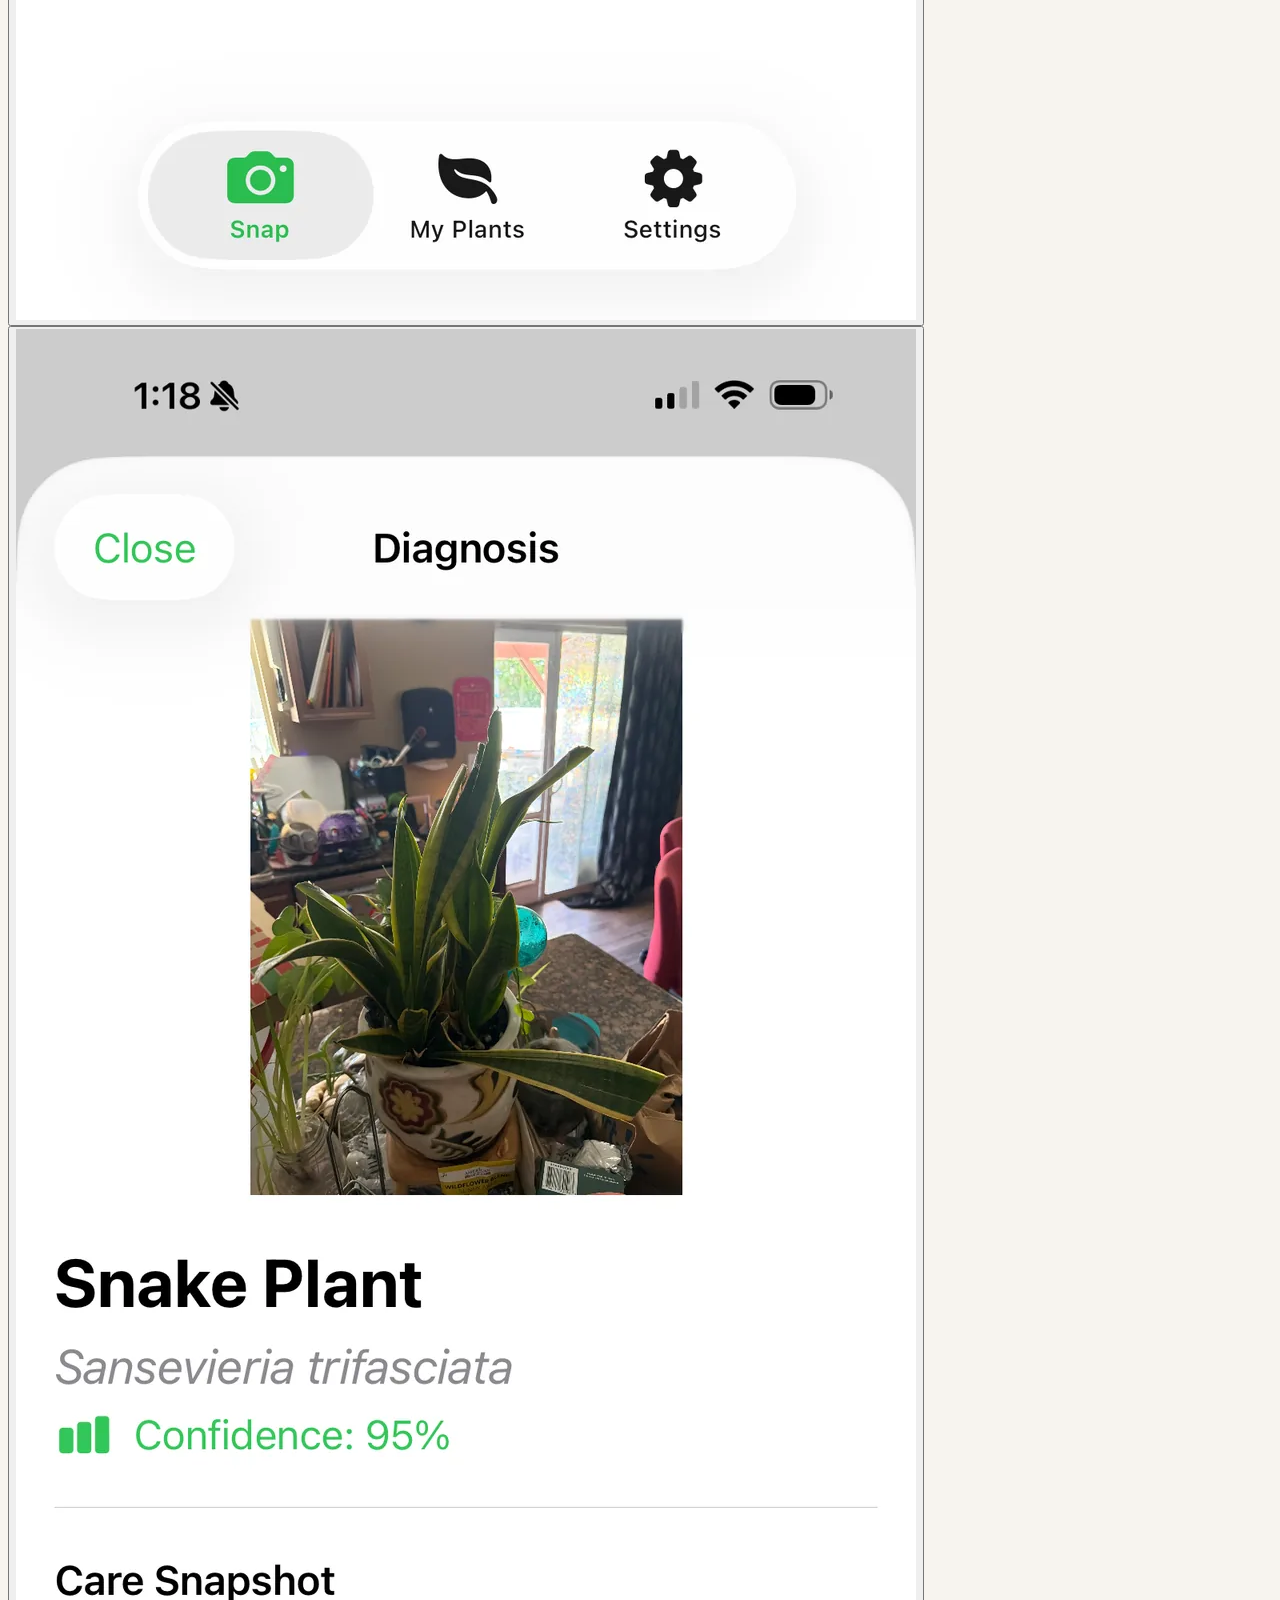
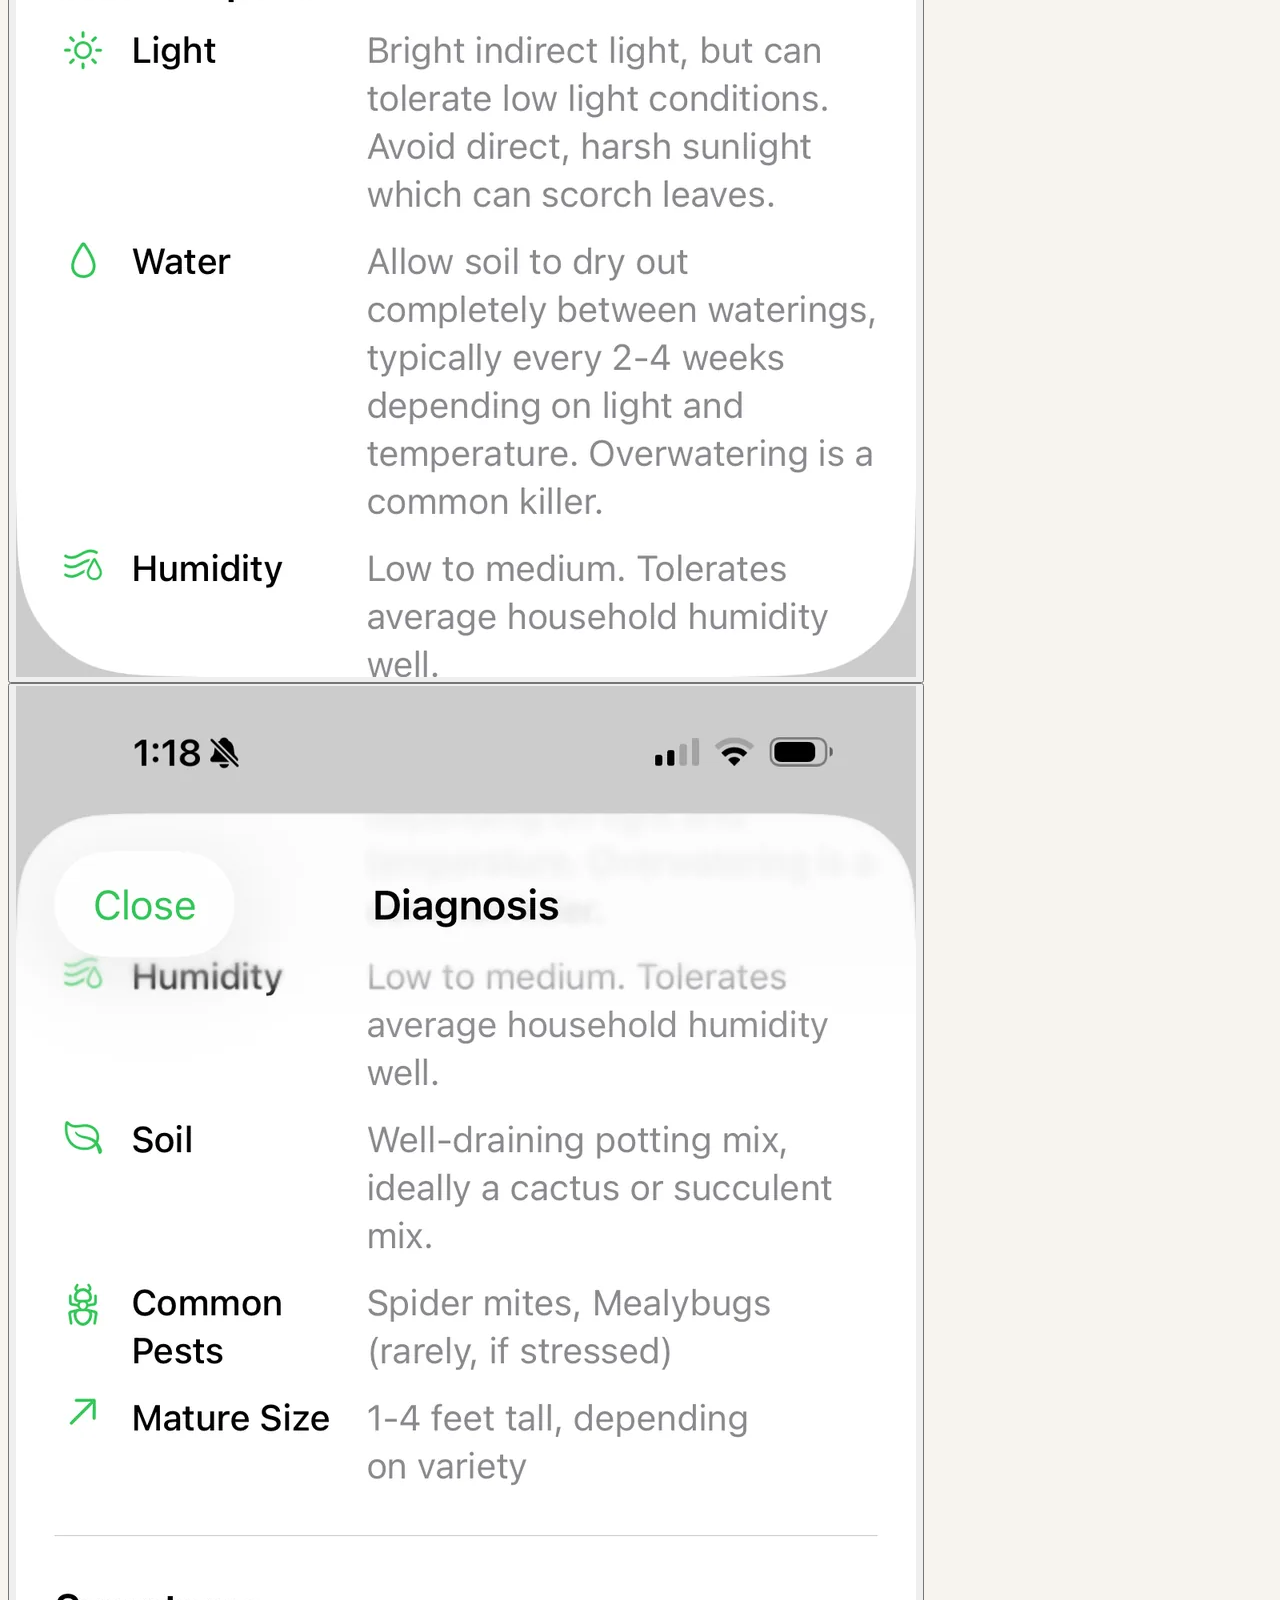
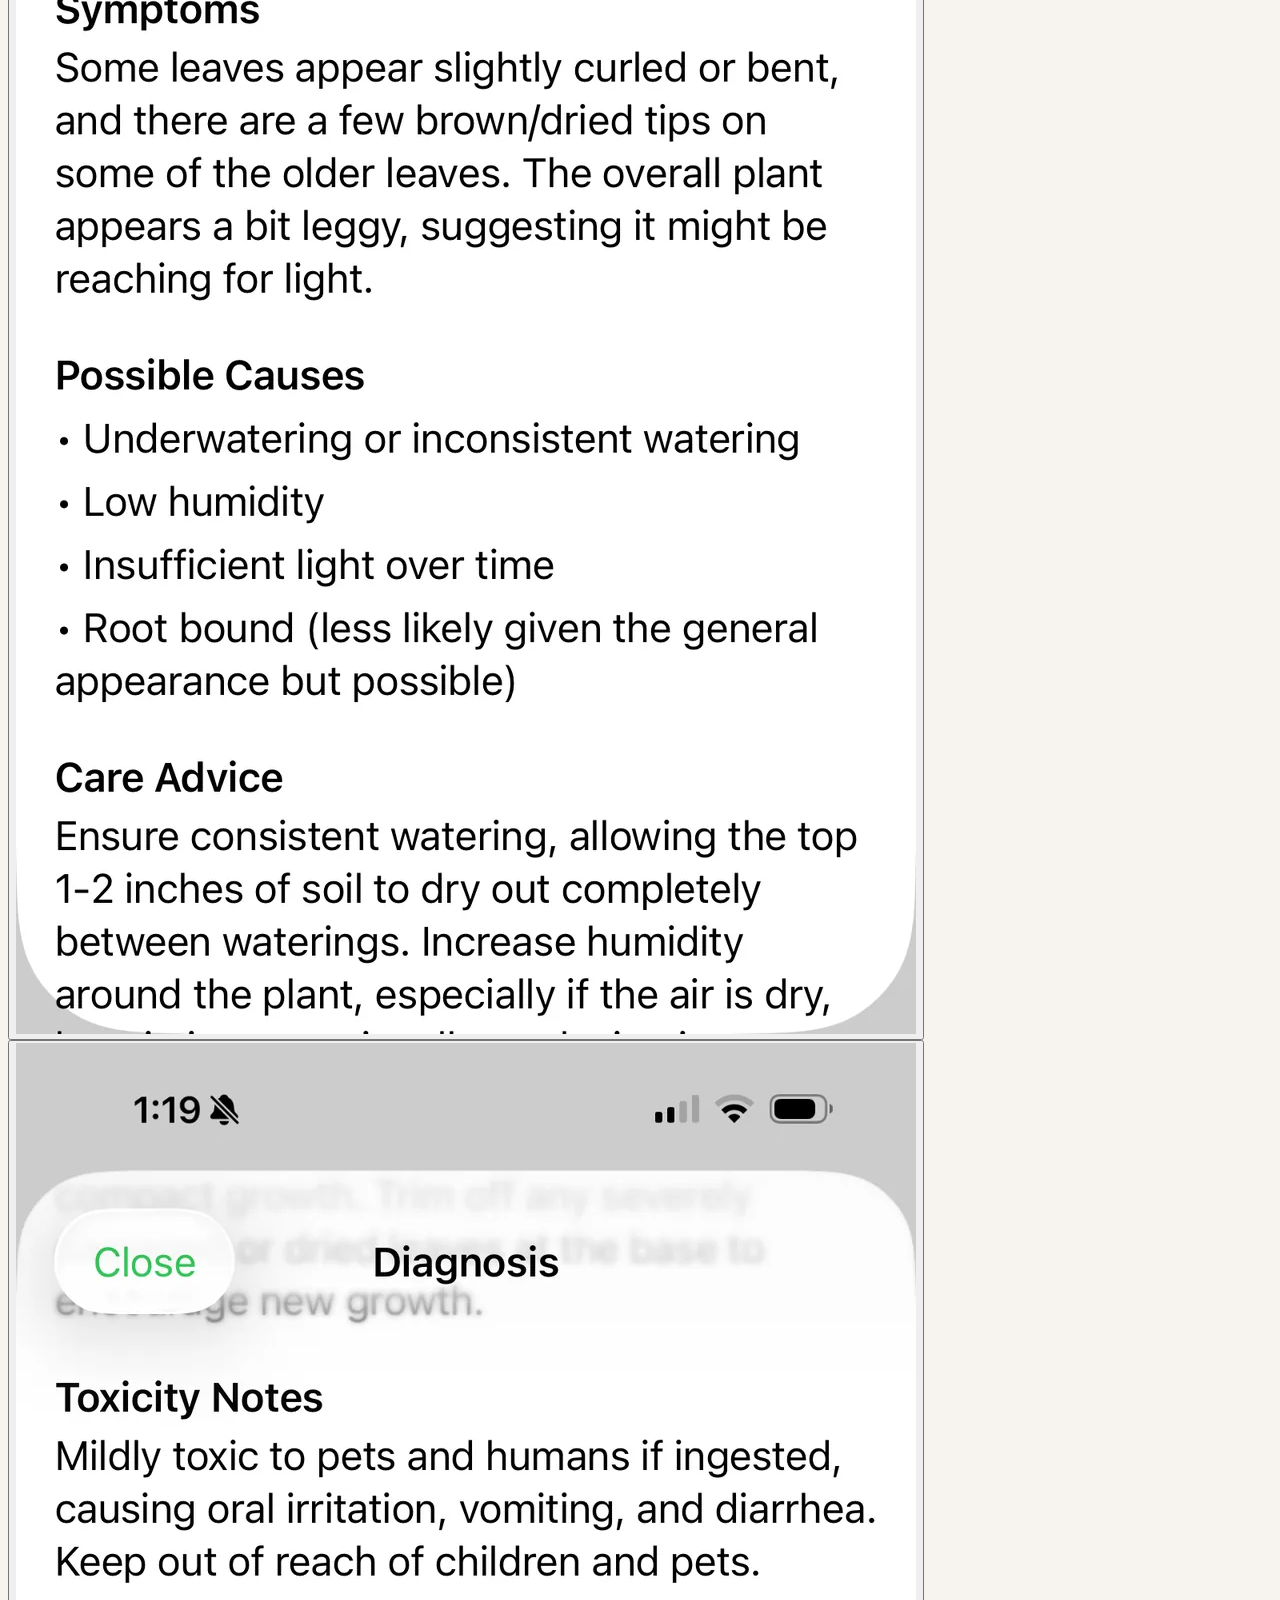
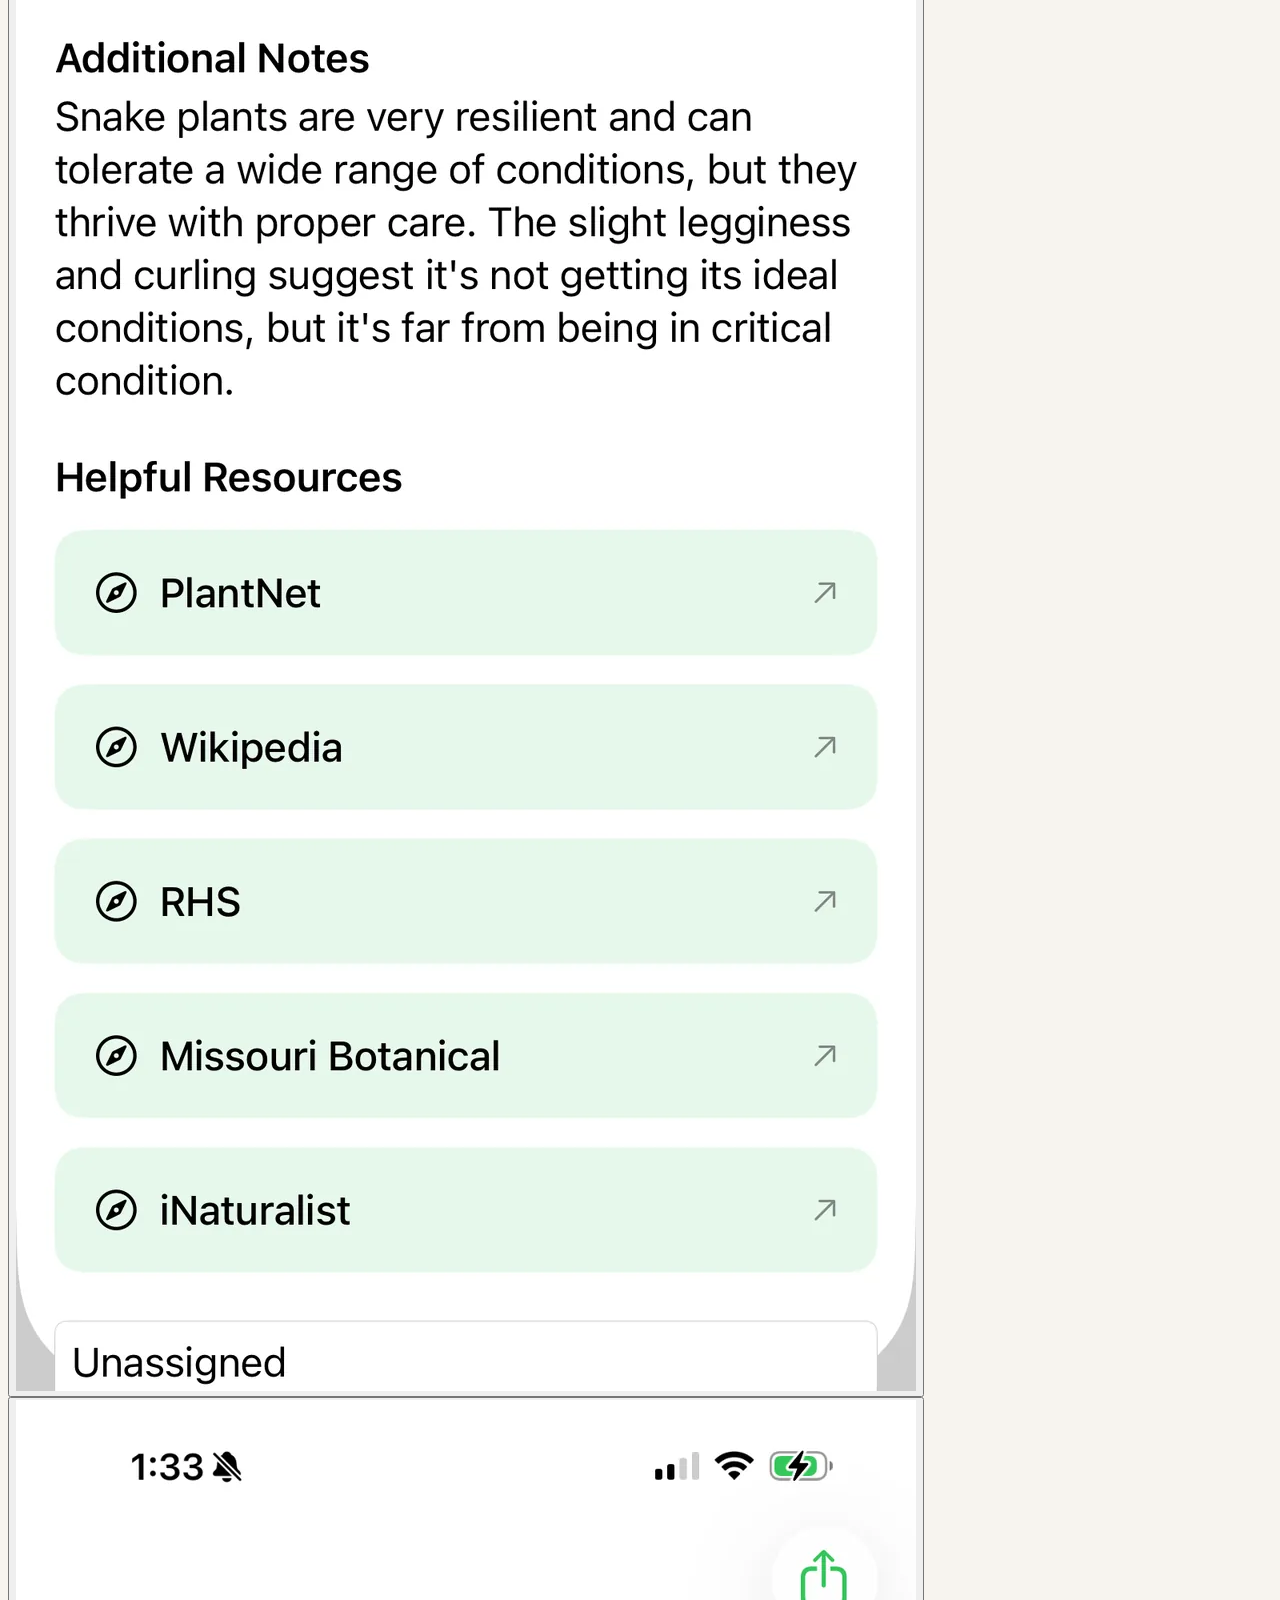
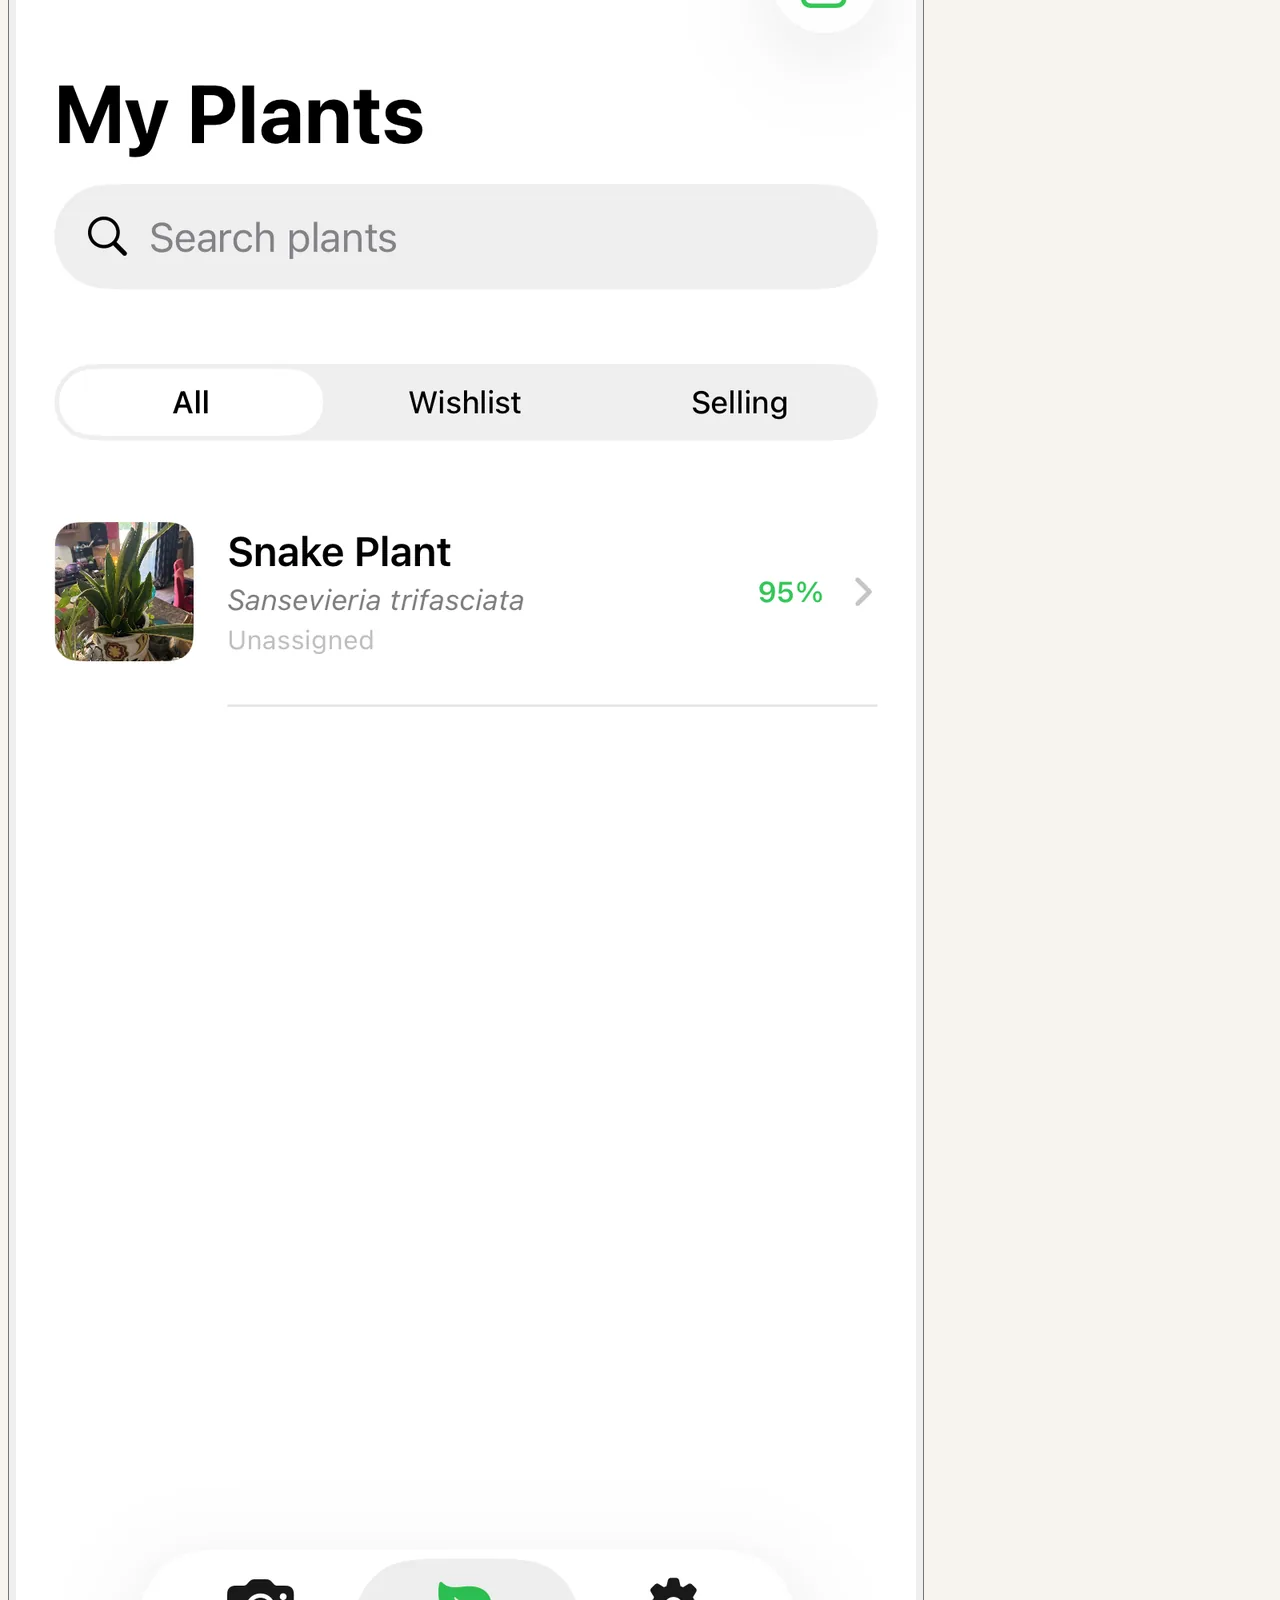
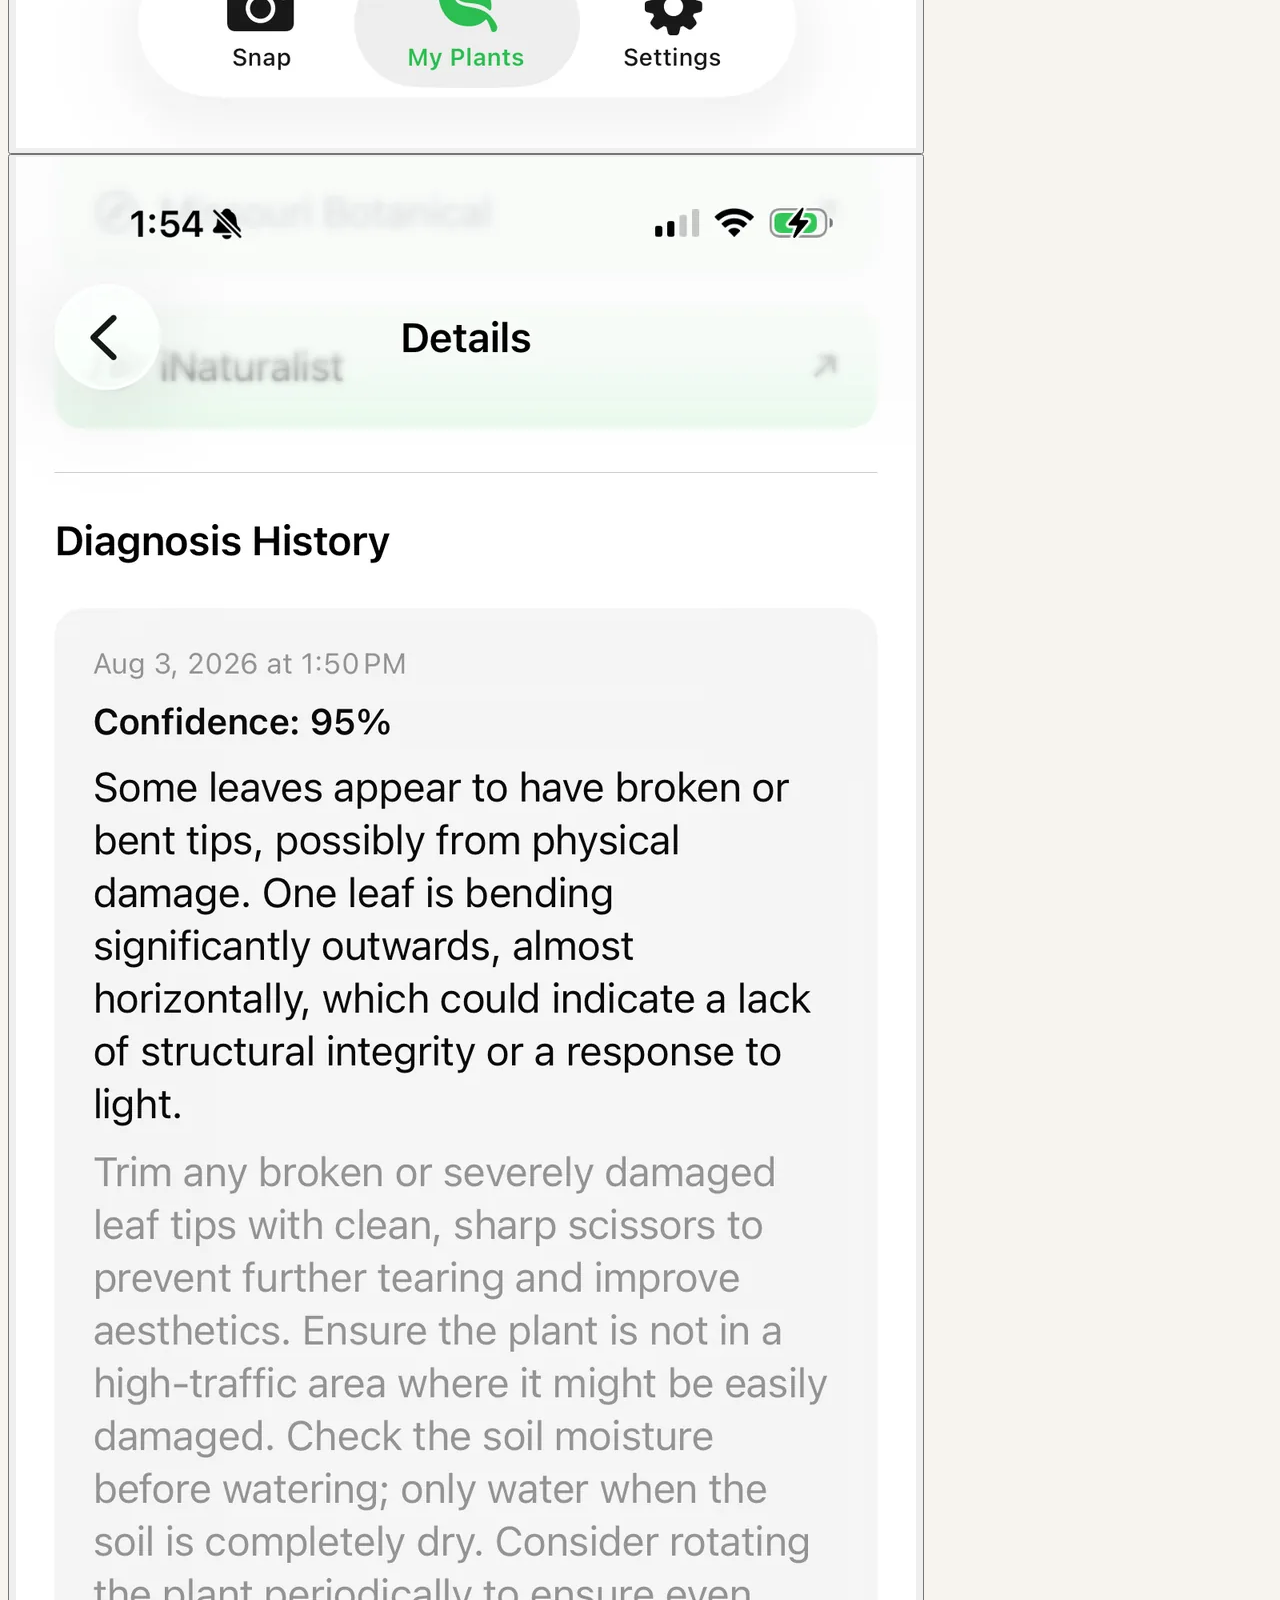
==== commit 397acd45: "Beta Email Address Update" ====
--- a/index.html
+++ b/index.html
@@ -58,7 +58,7 @@
   <div class="testing-banner" role="status">
     <span class="testing-banner__dot" aria-hidden="true"></span>
     <span><strong>Both platforms in testing</strong> — iOS &amp; Android · Feedback:
-      <a href="mailto:testing@snapplants.com">testing@snapplants.com</a>
+      <a href="mailto:admin@snapcollectibles.com">admin@snapcollectibles.com</a>
     </span>
   </div>
 
@@ -533,7 +533,7 @@
             <ul class="space-y-3 text-sm font-medium text-forest/70">
               <li class="flex items-center gap-2.5"><span class="w-5 h-5 rounded-full bg-sage-soft flex items-center justify-center text-forest-mid text-xs">✓</span> Scan categories + identify sub-categories</li>
               <li class="flex items-center gap-2.5"><span class="w-5 h-5 rounded-full bg-sage-soft flex items-center justify-center text-forest-mid text-xs">✓</span> Collection / Wishlist / Selling</li>
-              <li class="flex items-center gap-2.5"><span class="w-5 h-5 rounded-full bg-sage-soft flex items-center justify-center text-forest-mid text-xs">✓</span> Feedback: testing@snapplants.com</li>
+              <li class="flex items-center gap-2.5"><span class="w-5 h-5 rounded-full bg-sage-soft flex items-center justify-center text-forest-mid text-xs">✓</span> Feedback: admin@snapcollectibles.com</li>
             </ul>
           </div>
           <div class="flex justify-center">
@@ -685,7 +685,7 @@
             <h2 class="font-display text-3xl sm:text-4xl font-semibold leading-tight mb-3">Request beta access</h2>
             <p class="text-cream/75 leading-relaxed">
               Try Snap Plants before public launch. Pick iOS, Android, or both —
-              we’ll follow up at <a href="mailto:testing@snapplants.com" class="text-gold-soft font-semibold underline underline-offset-2">testing@snapplants.com</a>.
+              we’ll follow up at <a href="mailto:admin@snapcollectibles.com" class="text-gold-soft font-semibold underline underline-offset-2">admin@snapcollectibles.com</a>.
             </p>
           </div>
 
@@ -737,7 +737,7 @@
               Request beta access
             </button>
             <p class="text-center text-xs text-cream/45 leading-relaxed">
-              Submitting opens an email to <strong class="text-cream/70">testing@snapplants.com</strong> with your details (and saves a local copy on this device).
+              Submitting opens an email to <strong class="text-cream/70">admin@snapcollectibles.com</strong> with your details (and saves a local copy on this device).
             </p>
           </form>
 
@@ -746,7 +746,7 @@
             <p class="text-cream/75 text-sm leading-relaxed mb-4">
               If your email app opened, send the message to complete your request.
               You can also write us anytime at
-              <a href="mailto:testing@snapplants.com" class="text-gold-soft font-semibold underline">testing@snapplants.com</a>.
+              <a href="mailto:admin@snapcollectibles.com" class="text-gold-soft font-semibold underline">admin@snapcollectibles.com</a>.
             </p>
             <button type="button" id="betaAgain" class="btn-ghost !border-white/25 !text-cream/90 !py-2.5 !px-4 !text-sm">Submit another</button>
           </div>
@@ -779,7 +779,7 @@
       </nav>
       <p class="text-xs text-muted max-w-lg leading-relaxed">
         Snap Plants uses AI to identify plants and suggest care. Always double-check critical advice.
-        Testing feedback: <a href="mailto:testing@snapplants.com" class="text-sage underline">testing@snapplants.com</a>
+        Testing feedback: <a href="mailto:admin@snapcollectibles.com" class="text-sage underline">admin@snapcollectibles.com</a>
       </p>
       <p class="text-xs text-muted">In testing on iOS &amp; Android · Coming soon to the App Store &amp; Google Play</p>
       <p class="text-xs text-muted">&copy; <span data-year>2026</span> Snap Plants. All rights reserved.</p>
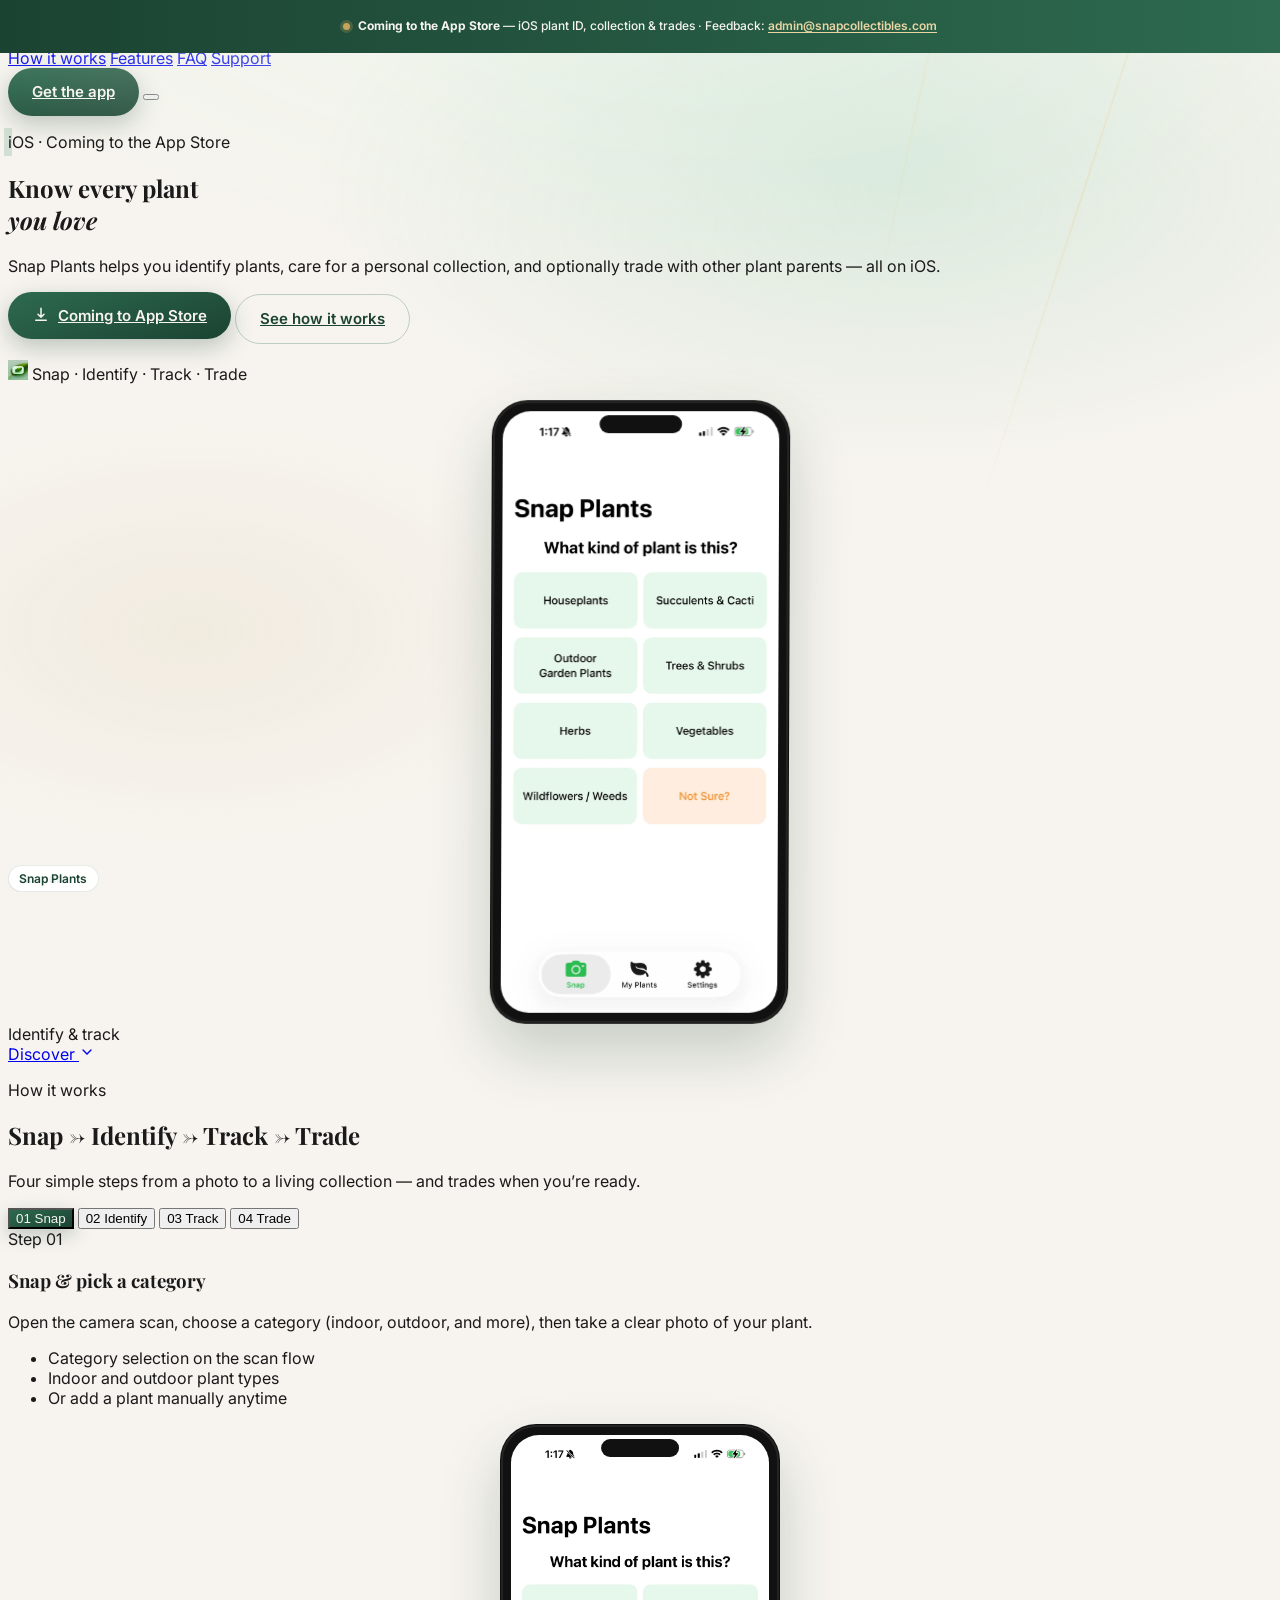
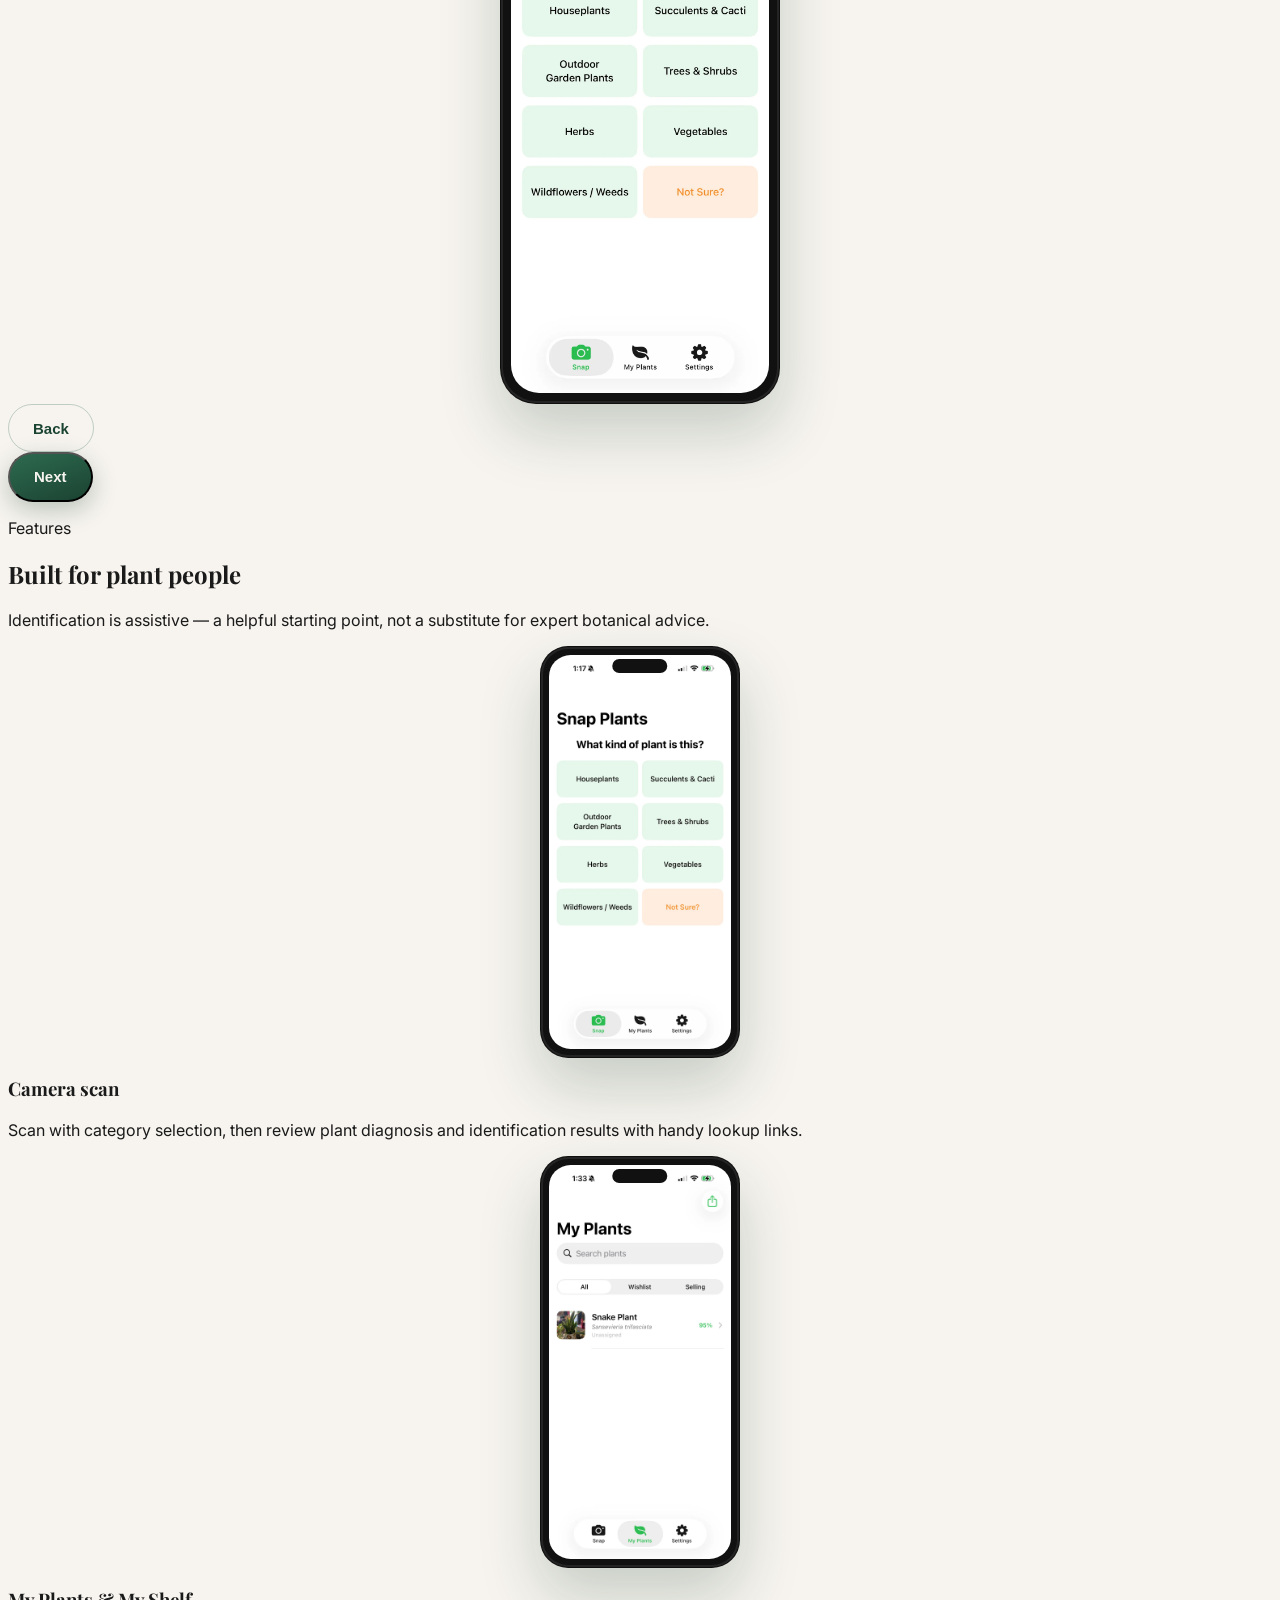
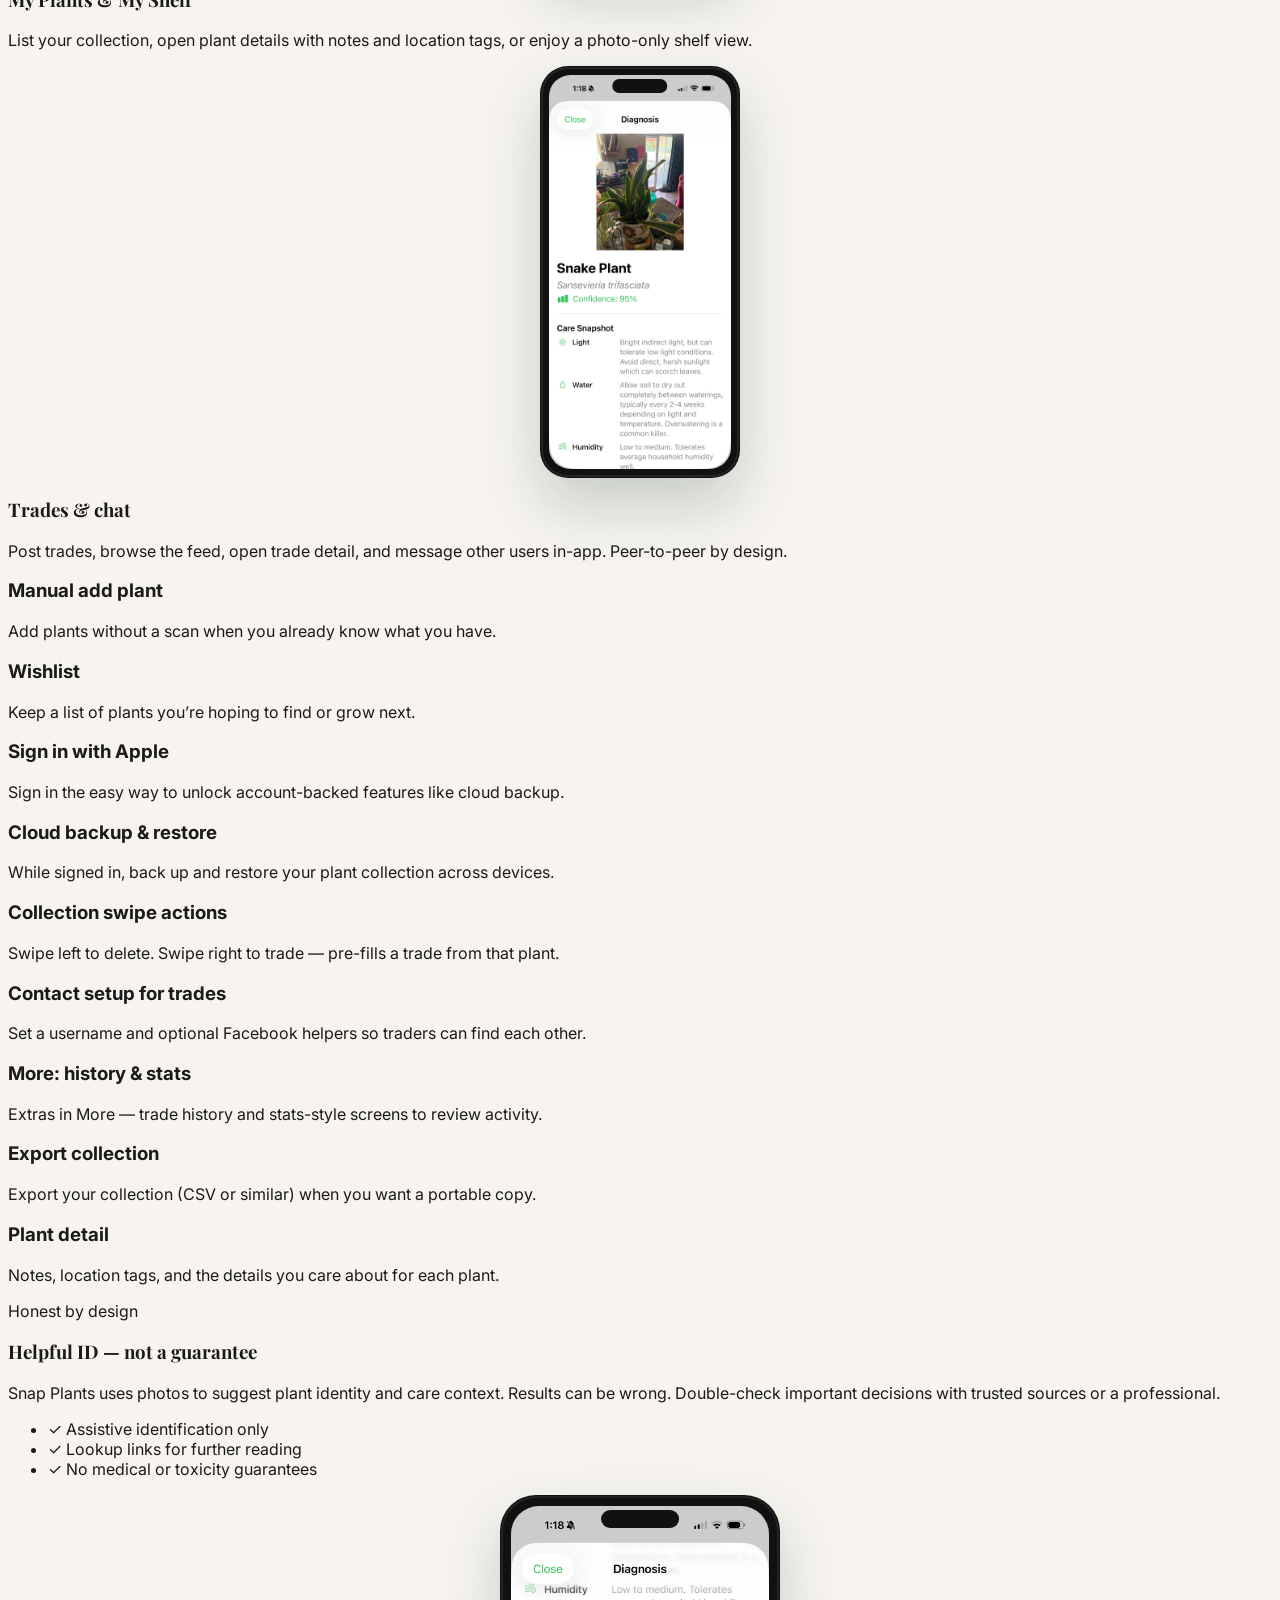
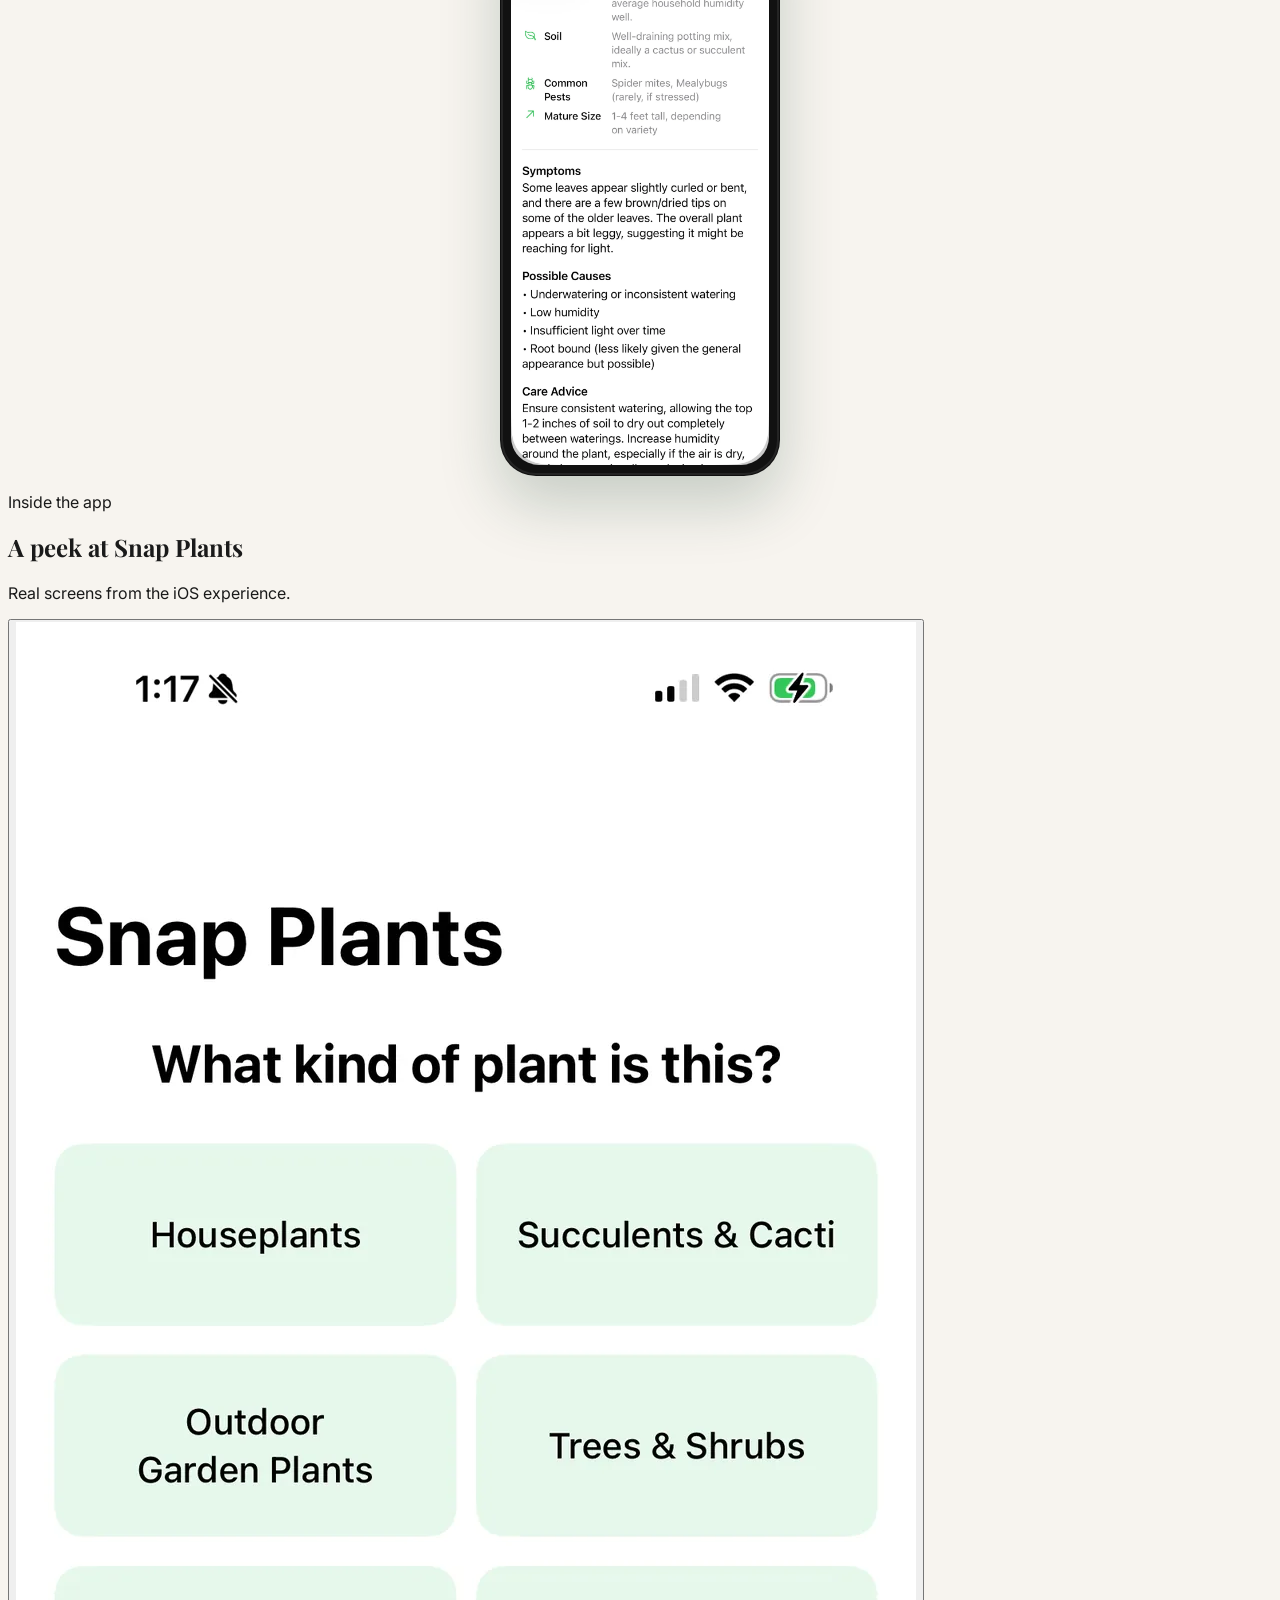
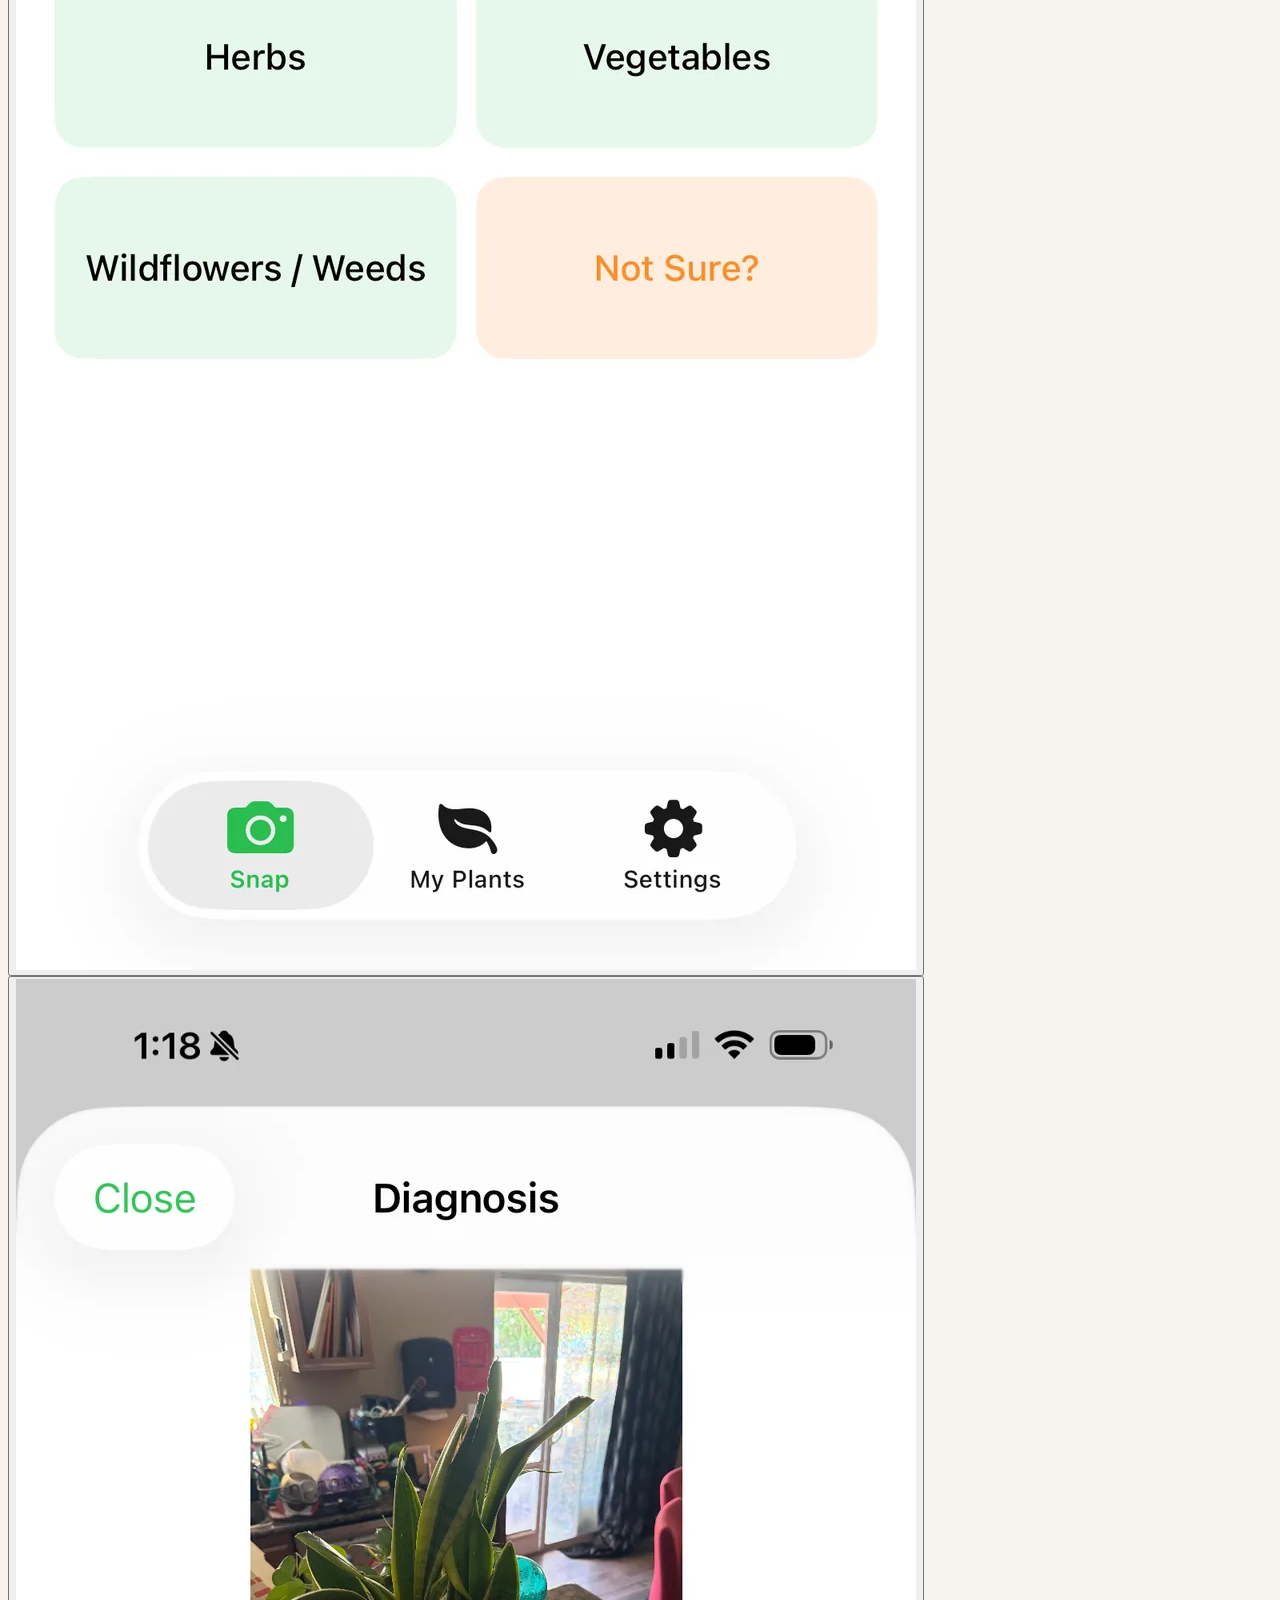
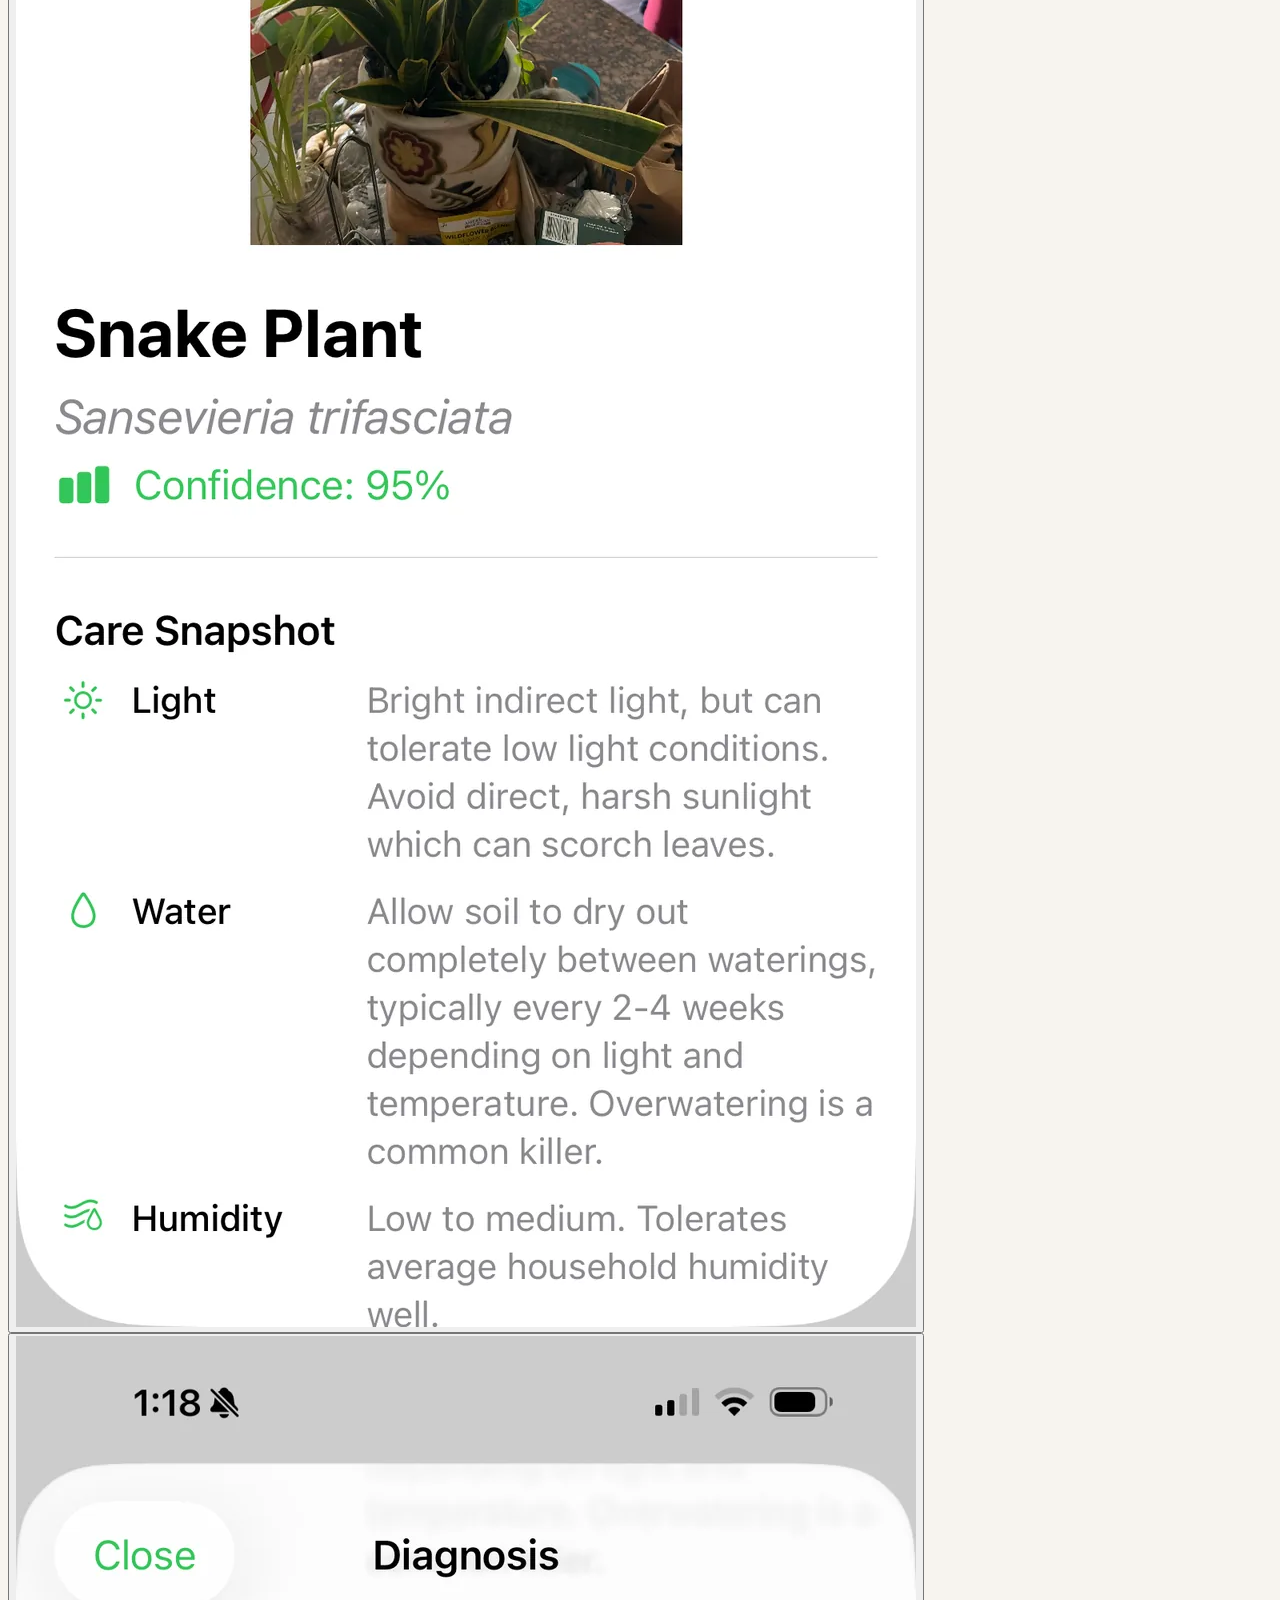
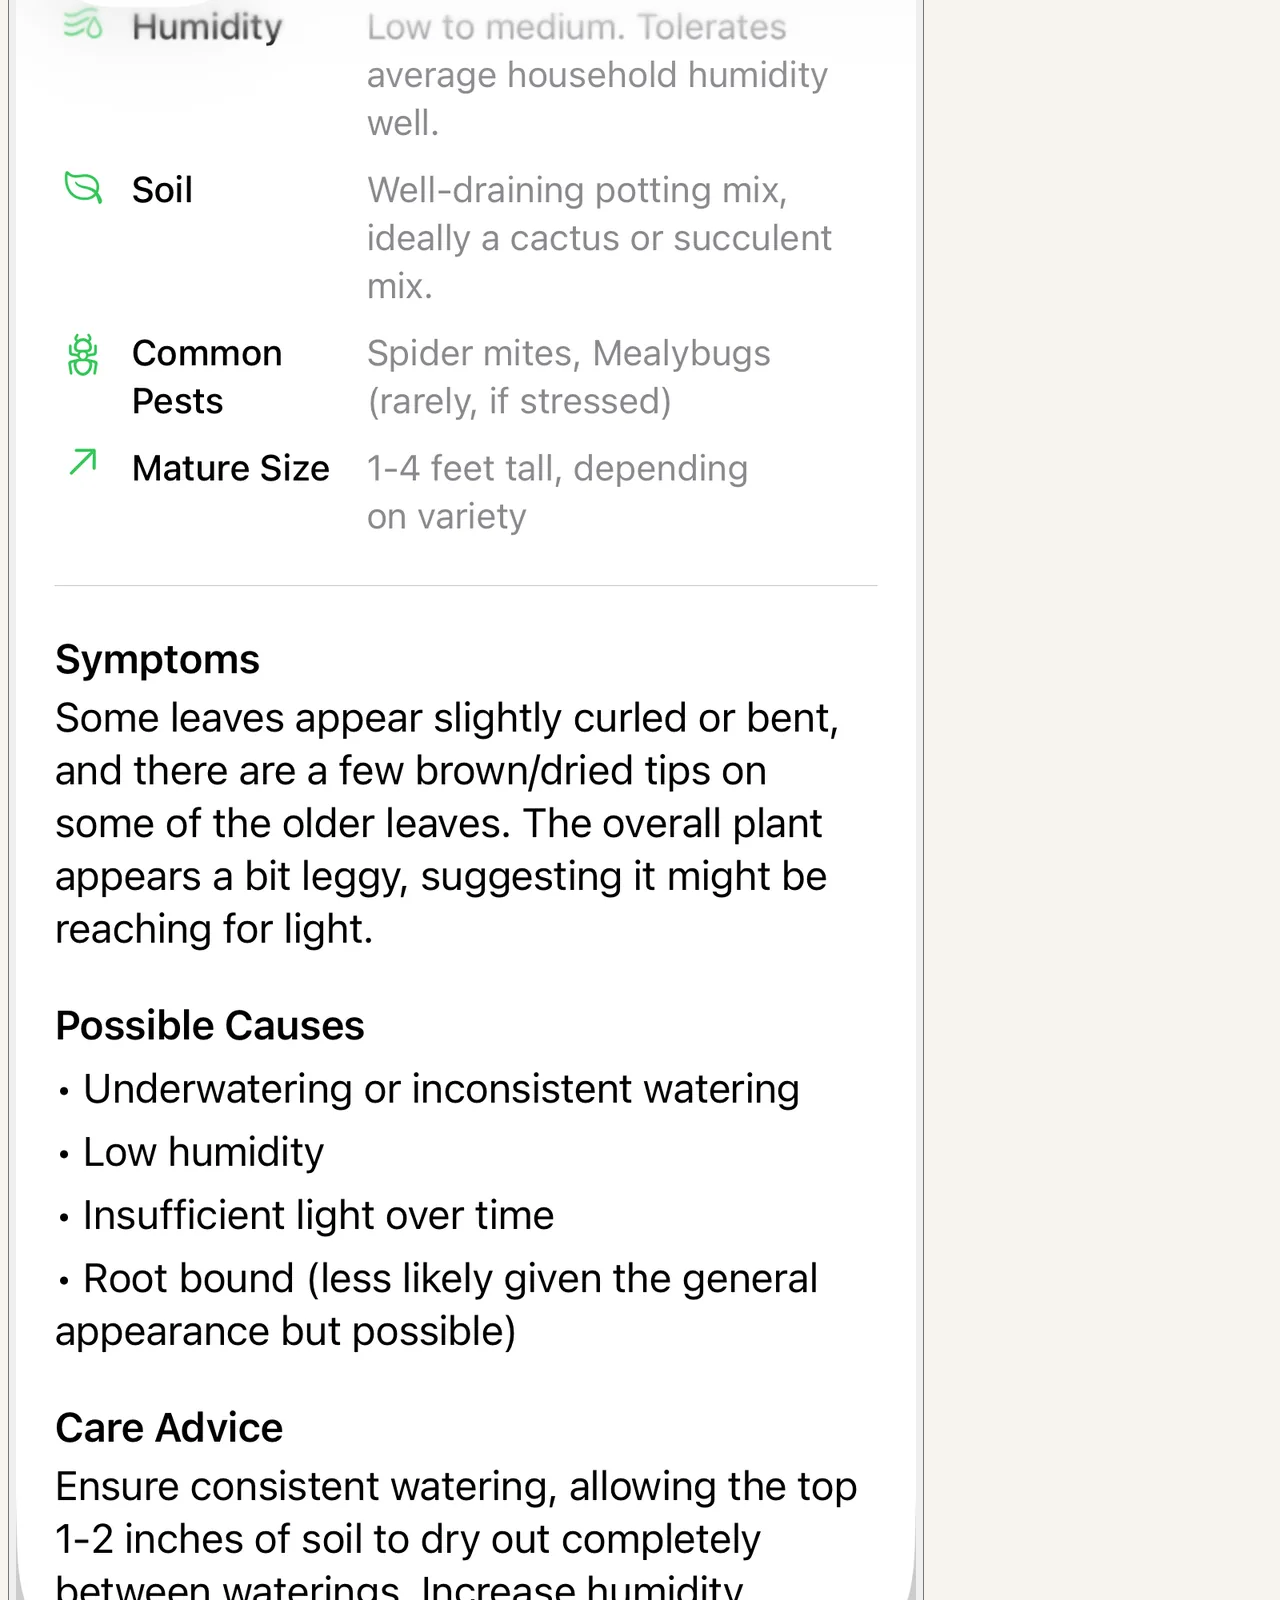
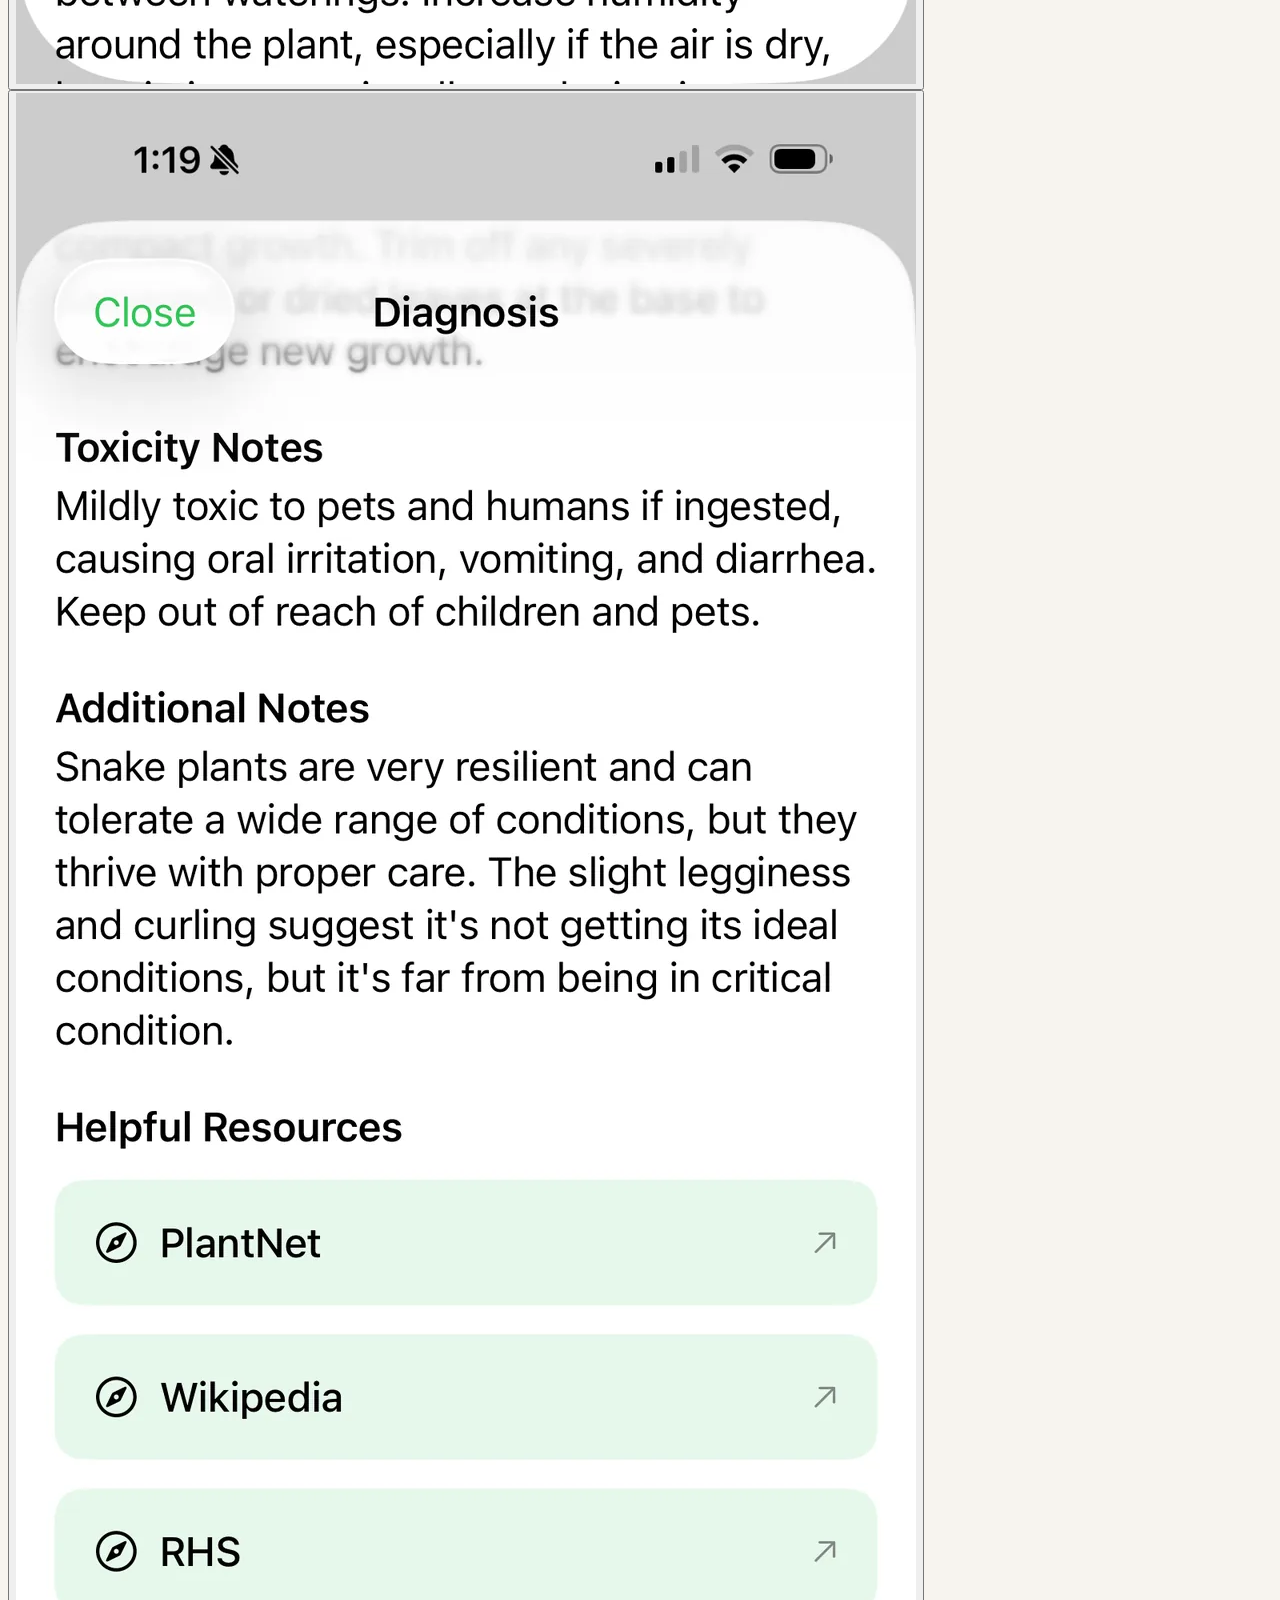
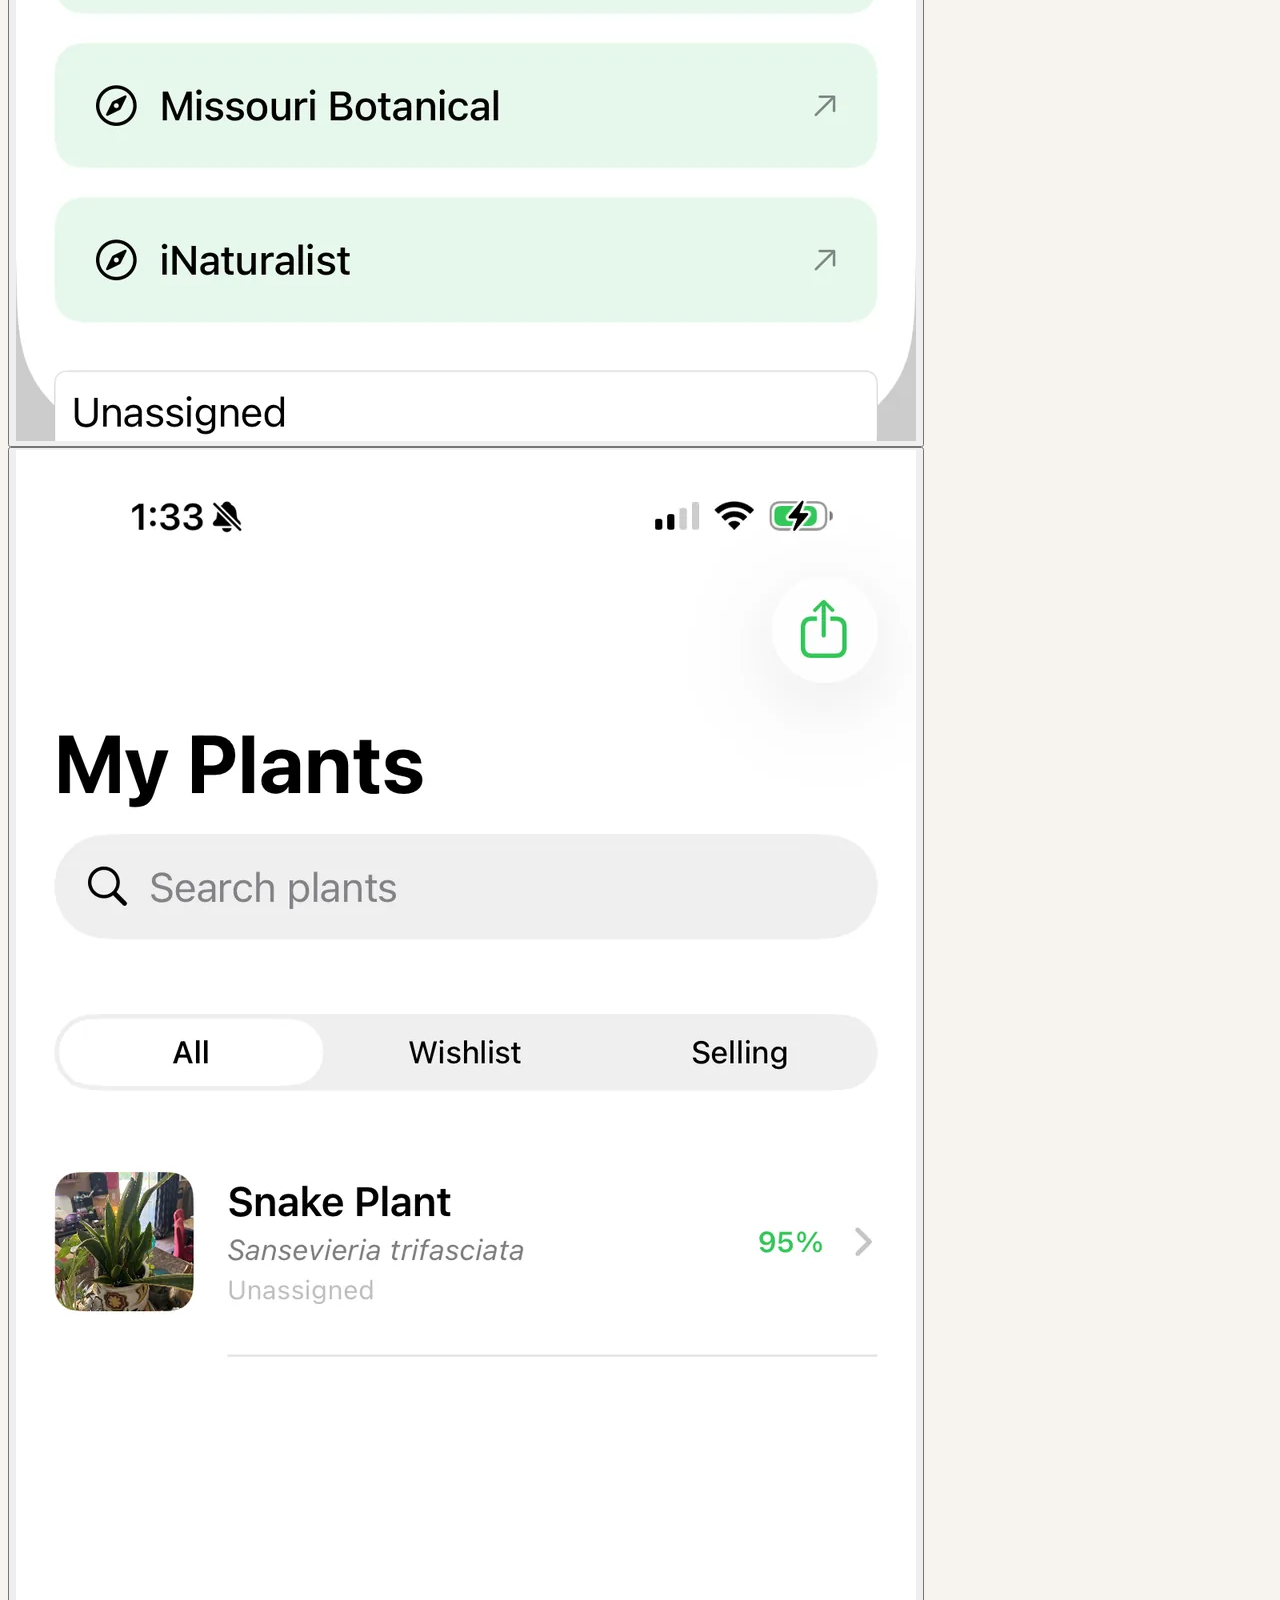
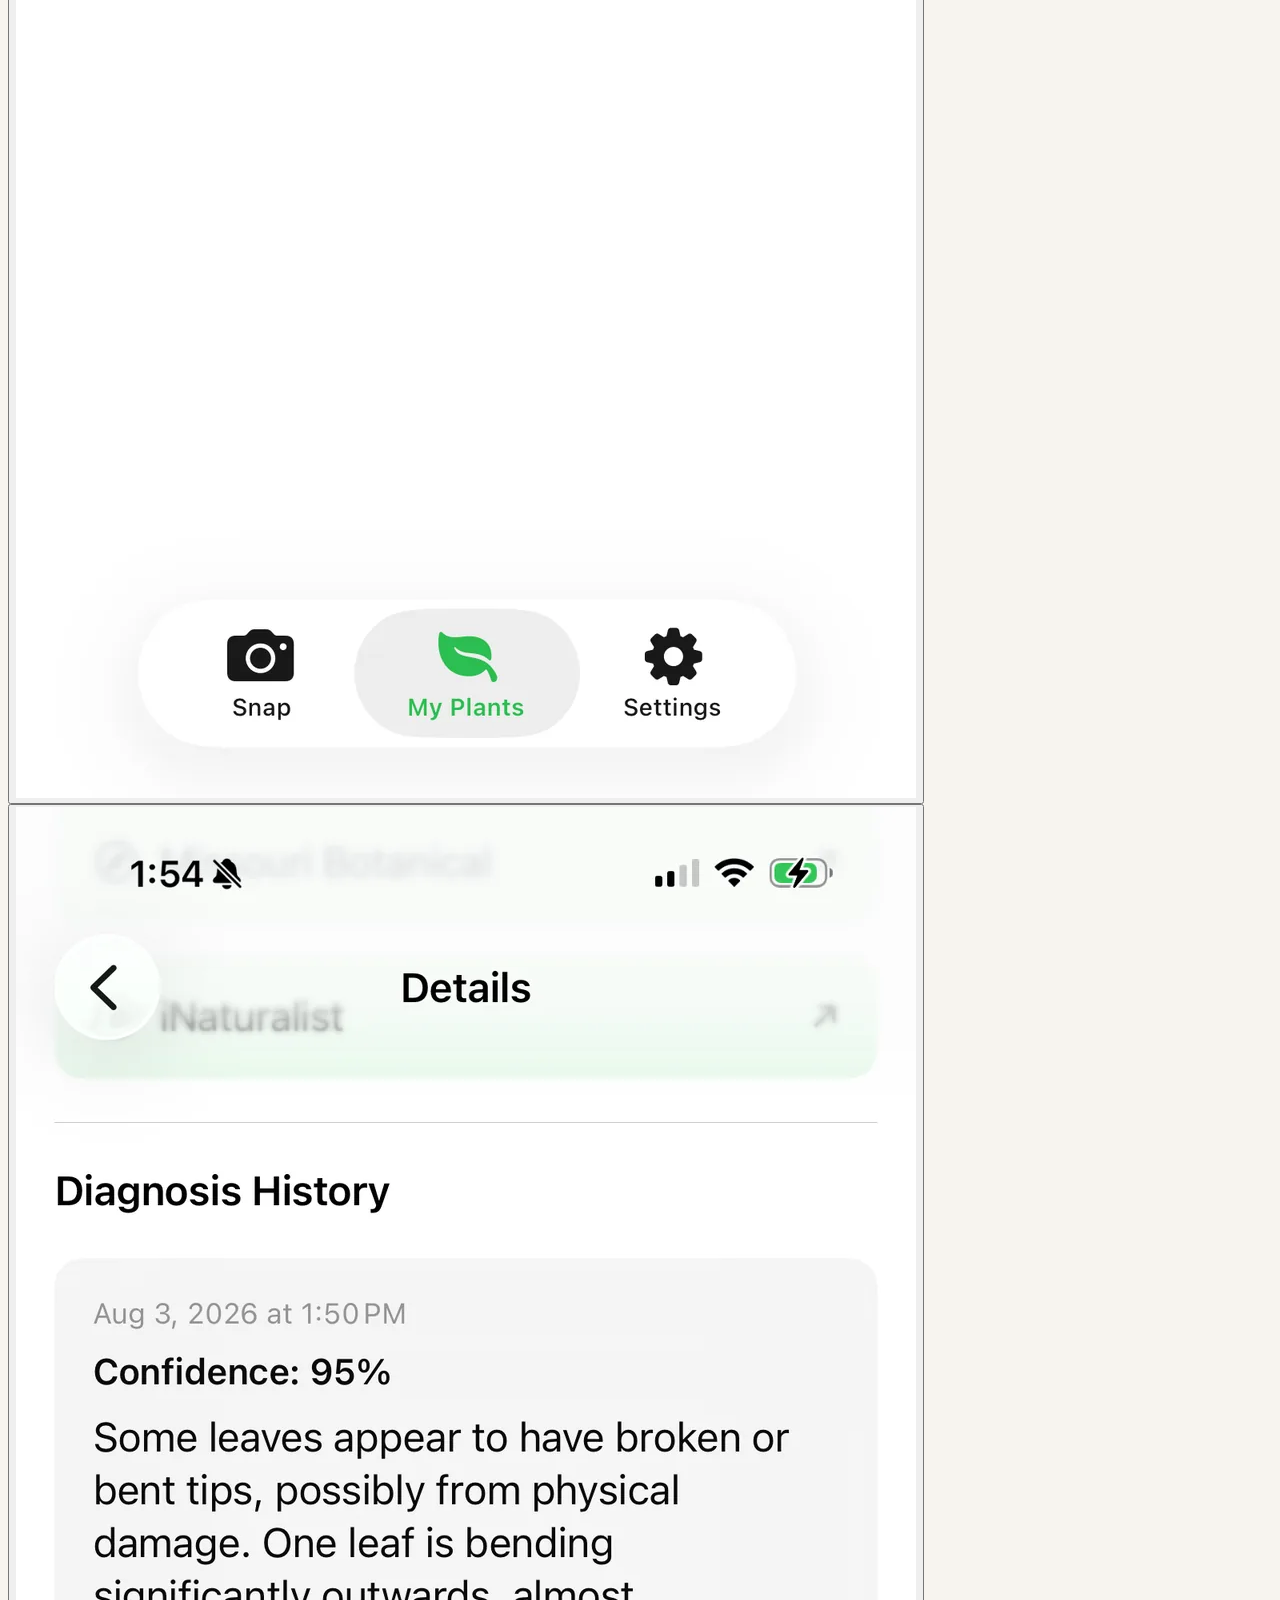
==== commit 15a5d421: "Beta Testing Addition V1 B8" ====
--- a/index.html
+++ b/index.html
@@ -3,18 +3,18 @@
 <head>
   <meta charset="UTF-8" />
   <meta name="viewport" content="width=device-width, initial-scale=1, viewport-fit=cover" />
-  <meta name="description" content="Snap Plants — AI plant identification & care for iOS and Android. Currently in testing on both platforms." />
+  <meta name="description" content="Snap Plants — identify plants, track your collection, and trade with other plant parents on iOS. Snap, identify, track, trade." />
   <meta name="theme-color" content="#1B4332" />
   <meta name="apple-mobile-web-app-capable" content="yes" />
-  <title>Snap Plants — iOS &amp; Android plant ID (in testing)</title>
+  <title>Snap Plants — Identify, track &amp; trade plants on iOS</title>
 
   <meta property="og:type" content="website" />
-  <meta property="og:title" content="Snap Plants — Know every plant you love" />
-  <meta property="og:description" content="Snap a photo. Get calm care guidance. Available in testing for iOS and Android." />
+  <meta property="og:title" content="Snap Plants — Identify, track &amp; trade plants" />
+  <meta property="og:description" content="Snap a photo, grow your collection, and trade with other plant parents. Coming to the App Store." />
   <meta property="og:image" content="images/optimized/Icon.webp" />
   <meta name="twitter:card" content="summary_large_image" />
   <meta name="twitter:title" content="Snap Plants" />
-  <meta name="twitter:description" content="AI plant identification & care. In testing on iOS and Android." />
+  <meta name="twitter:description" content="Identify plants, track your collection, and trade with other plant parents on iOS." />
 
   <link rel="icon" type="image/webp" href="images/optimized/Icon.webp" />
   <link rel="apple-touch-icon" href="images/Icon.jpg" />
@@ -44,7 +44,7 @@
   </script>
   <link rel="stylesheet" href="css/site.css" />
 </head>
-<body class="bg-cream text-ink antialiased overflow-x-hidden" data-platform="ios">
+<body class="bg-cream text-ink antialiased overflow-x-hidden">
   <div class="leaves" aria-hidden="true">
     <span class="leaf leaf-1"></span>
     <span class="leaf leaf-2"></span>
@@ -54,10 +54,10 @@
     <span class="leaf leaf-6"></span>
   </div>
 
-  <!-- Testing banner -->
+  <!-- Status banner -->
   <div class="testing-banner" role="status">
     <span class="testing-banner__dot" aria-hidden="true"></span>
-    <span><strong>Both platforms in testing</strong> — iOS &amp; Android · Feedback:
+    <span><strong>Coming to the App Store</strong> — iOS plant ID, collection &amp; trades · Feedback:
       <a href="mailto:admin@snapcollectibles.com">admin@snapcollectibles.com</a>
     </span>
   </div>
@@ -70,25 +70,13 @@
         <span class="hidden sm:inline">Snap Plants</span>
       </a>
 
-      <!-- Platform switcher -->
-      <div class="platform-switch" role="tablist" aria-label="Choose platform">
-        <button type="button" class="platform-switch__btn is-active" role="tab" aria-selected="true" data-set-platform="ios">
-          <svg width="14" height="14" viewBox="0 0 24 24" fill="currentColor" aria-hidden="true"><path d="M18.71 19.5c-.83 1.24-1.71 2.45-3.05 2.47-1.34.03-1.77-.79-3.29-.79-1.53 0-2 .77-3.27.82-1.31.05-2.3-1.32-3.14-2.53C4.25 17 2.94 12.45 4.7 9.39c.87-1.52 2.43-2.48 4.12-2.51 1.28-.02 2.5.87 3.29.87.78 0 2.26-1.07 3.81-.91.65.03 2.47.26 3.64 1.98-.09.06-2.17 1.28-2.15 3.81.03 3.02 2.65 4.03 2.68 4.04-.03.07-.42 1.44-1.38 2.83M13 3.5c.73-.83 1.94-1.46 2.94-1.5.13 1.17-.34 2.35-1.04 3.19-.69.85-1.83 1.51-2.95 1.42-.15-1.15.41-2.35 1.05-3.11z"/></svg>
-          iOS
-        </button>
-        <button type="button" class="platform-switch__btn" role="tab" aria-selected="false" data-set-platform="android">
-          <svg width="14" height="14" viewBox="0 0 24 24" fill="currentColor" aria-hidden="true"><path d="M17.6 9.48l1.84-3.18c.16-.31.04-.69-.26-.85a.637.637 0 00-.83.22l-1.88 3.24a11.43 11.43 0 00-8.94 0L5.65 5.67a.643.643 0 00-.87-.2c-.28.18-.37.54-.22.83L6.4 9.48A10.81 10.81 0 001 18h22a10.81 10.81 0 00-5.4-8.52zM7 15.25a1.25 1.25 0 110-2.5 1.25 1.25 0 010 2.5zm10 0a1.25 1.25 0 110-2.5 1.25 1.25 0 010 2.5z"/></svg>
-          Android
-        </button>
-      </div>
-
       <nav class="hidden lg:flex items-center gap-6 text-sm font-medium text-forest/70" aria-label="Primary">
         <a href="#how" class="nav-link hover:text-forest">How it works</a>
         <a href="#features" class="nav-link hover:text-forest">Features</a>
-        <a href="#gallery" class="nav-link hover:text-forest">Gallery</a>
+        <a href="#faq" class="nav-link hover:text-forest">FAQ</a>
         <a href="support/" class="nav-link hover:text-forest">Support</a>
       </nav>
-      <a href="#beta" class="btn-primary !py-2.5 !px-4 !text-sm hidden md:inline-flex">Join beta</a>
+      <a href="#download" class="btn-primary !py-2.5 !px-4 !text-sm hidden md:inline-flex">Get the app</a>
       <button type="button" id="menuToggle" class="lg:hidden z-10 w-11 h-11 flex flex-col items-center justify-center gap-1.5" aria-label="Open menu" aria-expanded="false" aria-controls="mobileMenu">
         <span class="block w-5 h-0.5 bg-forest rounded"></span>
         <span class="block w-5 h-0.5 bg-forest rounded"></span>
@@ -98,9 +86,9 @@
     <div id="mobileMenu" class="mobile-menu fixed inset-0 z-[1] bg-cream/95 backdrop-blur-xl flex flex-col items-center justify-center gap-6 text-xl font-medium" hidden>
       <a href="#how">How it works</a>
       <a href="#features">Features</a>
-      <a href="#gallery">Gallery</a>
+      <a href="#faq">FAQ</a>
       <a href="support/">Support</a>
-      <a href="#beta" class="btn-primary mt-2">Join beta</a>
+      <a href="#download" class="btn-primary mt-2">Get the app</a>
     </div>
   </header>
 
@@ -115,55 +103,38 @@
         <div class="reveal">
           <p class="inline-flex items-center gap-2 text-xs font-semibold tracking-wider uppercase text-forest-mid mb-4">
             <span class="w-2 h-2 rounded-full bg-gold pulse-dot"></span>
-            <span data-platform-text="ios">iOS · In testing</span>
-            <span data-platform-text="android" hidden>Android · In testing</span>
+            <span>iOS · Coming to the App Store</span>
           </p>
           <h1 class="font-display text-4xl sm:text-5xl lg:text-[3.5rem] font-semibold leading-[1.12] tracking-tight text-forest mb-5">
             Know every plant<br />
             <em class="not-italic italic bg-gradient-to-r from-sage to-gold bg-clip-text text-transparent">you love</em>
           </h1>
           <p class="text-base sm:text-lg text-forest/70 max-w-md leading-relaxed mb-6">
-            Snap a photo. Get a name, confidence score, and calm care guidance —
-            light, water, soil, toxicity, and more. Your personal plant companion on
-            <strong class="text-forest font-semibold">iOS and Android</strong>.
+            Snap Plants helps you identify plants, care for a personal collection,
+            and optionally trade with other plant parents — all on iOS.
           </p>
           <div class="flex flex-wrap gap-3 mb-6">
-            <a href="#how" class="btn-primary btn-magnetic">
-              <svg width="18" height="18" viewBox="0 0 24 24" fill="none" aria-hidden="true"><path d="M23 19a2 2 0 01-2 2H3a2 2 0 01-2-2V8a2 2 0 012-2h4l2-3h6l2 3h4a2 2 0 012 2v11z" stroke="currentColor" stroke-width="2"/><circle cx="12" cy="13" r="4" stroke="currentColor" stroke-width="2"/></svg>
-              Identify Your Plant
+            <a href="#download" class="btn-primary btn-magnetic">
+              <svg width="18" height="18" viewBox="0 0 24 24" fill="none" aria-hidden="true"><path d="M12 3v12m0 0l-4-4m4 4l4-4M5 19h14" stroke="currentColor" stroke-width="2" stroke-linecap="round" stroke-linejoin="round"/></svg>
+              Coming to App Store
             </a>
-            <a href="#features" class="btn-ghost">Explore features</a>
+            <a href="#how" class="btn-ghost">See how it works</a>
           </div>
           <p class="flex items-center gap-2 text-sm text-muted font-medium">
-            <img src="images/optimized/Icon.webp" alt="" width="20" height="20" class="rounded-md" data-platform-icon />
-            <span data-platform-text="ios">AI plant ID · Deep care · Your collection</span>
-            <span data-platform-text="android" hidden>Scan · Identify · Collection · Wishlist · Selling</span>
+            <img src="images/optimized/Icon.webp" alt="" width="20" height="20" class="rounded-md" />
+            <span>Snap · Identify · Track · Trade</span>
           </p>
         </div>
 
-        <!-- iOS hero phone -->
-        <div class="relative reveal reveal-delay-1" data-platform-panel="ios" data-parallax>
+        <div class="relative reveal reveal-delay-1" data-parallax>
           <div class="phone phone-lg phone-tilt phone--ios">
             <div class="phone-frame">
               <div class="phone-notch" aria-hidden="true"></div>
-              <img src="images/optimized/Scan.webp" alt="Snap Plants iOS — choose a plant category" width="900" height="1948" class="phone-screen" fetchpriority="high" />
+              <img src="images/optimized/Scan.webp" alt="Snap Plants — choose a plant category and scan" width="900" height="1948" class="phone-screen" fetchpriority="high" />
             </div>
           </div>
           <div class="absolute bottom-[16%] right-0 float-slower z-10">
-            <span class="inline-block px-4 py-2 rounded-full bg-white/95 border border-forest/10 shadow-lg text-sm font-bold text-sage">95% match</span>
-          </div>
-        </div>
-
-        <!-- Android hero phone — scan is top/main image -->
-        <div class="relative reveal reveal-delay-1" data-platform-panel="android" hidden data-parallax>
-          <div class="phone phone-lg phone-tilt phone--android">
-            <div class="phone-frame phone-frame--android">
-              <div class="phone-punch" aria-hidden="true"></div>
-              <img src="images/android/optimized/scan.webp" alt="Snap Plants Android — Scan home: Identify, Diagnose, Toxic Check, Weed ID" width="900" height="2003" class="phone-screen" fetchpriority="high" />
-            </div>
-          </div>
-          <div class="absolute bottom-[16%] right-0 float-slower z-10">
-            <span class="inline-block px-4 py-2 rounded-full bg-white/95 border border-forest/10 shadow-lg text-sm font-bold text-sage">8 free IDs</span>
+            <span class="inline-block px-4 py-2 rounded-full bg-white/95 border border-forest/10 shadow-lg text-sm font-bold text-sage">Identify &amp; track</span>
           </div>
         </div>
       </div>
@@ -175,17 +146,17 @@
     </section>
 
     <div id="how" class="scroll-anchor" aria-hidden="true"></div>
-    <!-- How it works — iOS -->
-    <section class="relative z-10 py-20 sm:py-28 bg-gradient-to-b from-transparent via-sage-soft/50 to-transparent" data-platform-panel="ios">
+    <!-- How it works -->
+    <section class="relative z-10 py-20 sm:py-28 bg-gradient-to-b from-transparent via-sage-soft/50 to-transparent">
       <div class="max-w-6xl mx-auto px-4">
         <header class="text-center max-w-xl mx-auto mb-12 reveal">
-          <p class="text-xs font-semibold tracking-wider uppercase text-forest-mid mb-3">How it works · iOS</p>
-          <h2 class="font-display text-3xl sm:text-4xl font-semibold text-forest leading-tight mb-4">Four steps from snap<br />to thriving green</h2>
-          <p class="text-forest/70 leading-relaxed">A guided walkthrough of the iOS Snap Plants experience.</p>
+          <p class="text-xs font-semibold tracking-wider uppercase text-forest-mid mb-3">How it works</p>
+          <h2 class="font-display text-3xl sm:text-4xl font-semibold text-forest leading-tight mb-4">Snap → Identify → Track → Trade</h2>
+          <p class="text-forest/70 leading-relaxed">Four simple steps from a photo to a living collection — and trades when you’re ready.</p>
         </header>
 
         <div class="max-w-4xl mx-auto" data-walkthrough>
-          <div class="grid grid-cols-4 gap-1.5 p-1 mb-10 bg-white rounded-2xl border border-forest/10 shadow-sm" role="tablist" aria-label="iOS walkthrough steps">
+          <div class="grid grid-cols-4 gap-1.5 p-1 mb-10 bg-white rounded-2xl border border-forest/10 shadow-sm" role="tablist" aria-label="How Snap Plants works">
             <button type="button" class="walk-tab is-active flex flex-col items-center gap-0.5 py-3 px-1 rounded-xl text-muted" role="tab" aria-selected="true" data-step="0">
               <span class="text-[0.65rem] font-bold tracking-wide opacity-75">01</span>
               <span class="text-xs sm:text-sm font-semibold">Snap</span>
@@ -196,11 +167,11 @@
             </button>
             <button type="button" class="walk-tab flex flex-col items-center gap-0.5 py-3 px-1 rounded-xl text-muted" role="tab" aria-selected="false" data-step="2">
               <span class="text-[0.65rem] font-bold tracking-wide opacity-75">03</span>
-              <span class="text-xs sm:text-sm font-semibold">Care</span>
+              <span class="text-xs sm:text-sm font-semibold">Track</span>
             </button>
             <button type="button" class="walk-tab flex flex-col items-center gap-0.5 py-3 px-1 rounded-xl text-muted" role="tab" aria-selected="false" data-step="3">
               <span class="text-[0.65rem] font-bold tracking-wide opacity-75">04</span>
-              <span class="text-xs sm:text-sm font-semibold">Collect</span>
+              <span class="text-xs sm:text-sm font-semibold">Trade</span>
             </button>
           </div>
 
@@ -208,17 +179,19 @@
             <article class="walk-panel grid md:grid-cols-2 gap-10 items-center" data-step-panel="0" role="tabpanel">
               <div>
                 <span class="text-xs font-bold tracking-widest uppercase text-gold">Step 01</span>
-                <h3 class="font-display text-2xl sm:text-3xl font-semibold text-forest mt-2 mb-4">Snap &amp; choose a category</h3>
-                <p class="text-forest/70 leading-relaxed mb-5">Open Snap, pick a type — houseplants, succulents, herbs — or tap <strong class="text-forest">Not Sure?</strong> Point your camera.</p>
+                <h3 class="font-display text-2xl sm:text-3xl font-semibold text-forest mt-2 mb-4">Snap &amp; pick a category</h3>
+                <p class="text-forest/70 leading-relaxed mb-5">
+                  Open the camera scan, choose a category (indoor, outdoor, and more), then take a clear photo of your plant.
+                </p>
                 <ul class="space-y-2.5 text-sm font-medium text-forest/70">
-                  <li class="flex items-start gap-2"><span class="mt-1.5 w-2 h-2 rounded-full bg-sage shrink-0"></span>Houseplants, succulents &amp; cacti</li>
-                  <li class="flex items-start gap-2"><span class="mt-1.5 w-2 h-2 rounded-full bg-sage shrink-0"></span>Outdoor garden, trees &amp; shrubs</li>
-                  <li class="flex items-start gap-2"><span class="mt-1.5 w-2 h-2 rounded-full bg-sage shrink-0"></span>Herbs, vegetables, wildflowers</li>
+                  <li class="flex items-start gap-2"><span class="mt-1.5 w-2 h-2 rounded-full bg-sage shrink-0"></span>Category selection on the scan flow</li>
+                  <li class="flex items-start gap-2"><span class="mt-1.5 w-2 h-2 rounded-full bg-sage shrink-0"></span>Indoor and outdoor plant types</li>
+                  <li class="flex items-start gap-2"><span class="mt-1.5 w-2 h-2 rounded-full bg-sage shrink-0"></span>Or add a plant manually anytime</li>
                 </ul>
               </div>
               <div class="flex justify-center">
                 <div class="phone phone--ios"><div class="phone-frame"><div class="phone-notch" aria-hidden="true"></div>
-                  <img src="images/optimized/Scan.webp" alt="iOS category selection" class="phone-screen" loading="lazy" />
+                  <img src="images/optimized/Scan.webp" alt="Scan with category selection" class="phone-screen" loading="lazy" />
                 </div></div>
               </div>
             </article>
@@ -226,17 +199,19 @@
             <article class="walk-panel grid md:grid-cols-2 gap-10 items-center" data-step-panel="1" role="tabpanel" hidden>
               <div>
                 <span class="text-xs font-bold tracking-widest uppercase text-gold">Step 02</span>
-                <h3 class="font-display text-2xl sm:text-3xl font-semibold text-forest mt-2 mb-4">Instant plant reveal</h3>
-                <p class="text-forest/70 leading-relaxed mb-5">Meet your plant by name with a clear confidence score and a care snapshot at a glance.</p>
+                <h3 class="font-display text-2xl sm:text-3xl font-semibold text-forest mt-2 mb-4">See identification results</h3>
+                <p class="text-forest/70 leading-relaxed mb-5">
+                  Get assistive plant diagnosis and identification results — plus helpful lookup links to plant databases and references when you want a second look.
+                </p>
                 <ul class="space-y-2.5 text-sm font-medium text-forest/70">
-                  <li class="flex items-start gap-2"><span class="mt-1.5 w-2 h-2 rounded-full bg-sage shrink-0"></span>Common + botanical name</li>
-                  <li class="flex items-start gap-2"><span class="mt-1.5 w-2 h-2 rounded-full bg-sage shrink-0"></span>Confidence percentage</li>
-                  <li class="flex items-start gap-2"><span class="mt-1.5 w-2 h-2 rounded-full bg-sage shrink-0"></span>Light, water &amp; humidity snapshot</li>
+                  <li class="flex items-start gap-2"><span class="mt-1.5 w-2 h-2 rounded-full bg-sage shrink-0"></span>Plant ID / diagnosis results</li>
+                  <li class="flex items-start gap-2"><span class="mt-1.5 w-2 h-2 rounded-full bg-sage shrink-0"></span>Helpful lookup &amp; reference links</li>
+                  <li class="flex items-start gap-2"><span class="mt-1.5 w-2 h-2 rounded-full bg-sage shrink-0"></span>Assistive only — not expert botanical advice</li>
                 </ul>
               </div>
               <div class="flex justify-center">
                 <div class="phone phone--ios"><div class="phone-frame"><div class="phone-notch" aria-hidden="true"></div>
-                  <img src="images/optimized/Plant1.webp" alt="iOS plant diagnosis" class="phone-screen" loading="lazy" />
+                  <img src="images/optimized/Plant1.webp" alt="Plant identification results" class="phone-screen" loading="lazy" />
                 </div></div>
               </div>
             </article>
@@ -244,20 +219,22 @@
             <article class="walk-panel grid md:grid-cols-2 gap-10 items-center" data-step-panel="2" role="tabpanel" hidden>
               <div>
                 <span class="text-xs font-bold tracking-widest uppercase text-gold">Step 03</span>
-                <h3 class="font-display text-2xl sm:text-3xl font-semibold text-forest mt-2 mb-4">Care that goes deeper</h3>
-                <p class="text-forest/70 leading-relaxed mb-5">Soil, pests, symptoms, toxicity notes, and trusted resources — all in one calm diagnosis view.</p>
+                <h3 class="font-display text-2xl sm:text-3xl font-semibold text-forest mt-2 mb-4">Track your collection</h3>
+                <p class="text-forest/70 leading-relaxed mb-5">
+                  Save plants to My Plants, browse My Shelf as a photo shelf, add notes and location tags, and keep a wishlist for plants you want next.
+                </p>
                 <ul class="space-y-2.5 text-sm font-medium text-forest/70">
-                  <li class="flex items-start gap-2"><span class="mt-1.5 w-2 h-2 rounded-full bg-sage shrink-0"></span>Symptoms &amp; care advice</li>
-                  <li class="flex items-start gap-2"><span class="mt-1.5 w-2 h-2 rounded-full bg-sage shrink-0"></span>Pet &amp; human toxicity notes</li>
-                  <li class="flex items-start gap-2"><span class="mt-1.5 w-2 h-2 rounded-full bg-sage shrink-0"></span>PlantNet, RHS, Wikipedia &amp; more</li>
+                  <li class="flex items-start gap-2"><span class="mt-1.5 w-2 h-2 rounded-full bg-sage shrink-0"></span>My Plants list &amp; plant detail</li>
+                  <li class="flex items-start gap-2"><span class="mt-1.5 w-2 h-2 rounded-full bg-sage shrink-0"></span>My Shelf photo display</li>
+                  <li class="flex items-start gap-2"><span class="mt-1.5 w-2 h-2 rounded-full bg-sage shrink-0"></span>Wishlist, notes &amp; location tags</li>
                 </ul>
               </div>
               <div class="walk-stack w-full max-w-sm mx-auto">
                 <div class="phone phone-back phone--ios"><div class="phone-frame"><div class="phone-notch" aria-hidden="true"></div>
-                  <img src="images/optimized/Plant3.webp" alt="Toxicity notes" class="phone-screen" loading="lazy" />
+                  <img src="images/optimized/Plant4.webp" alt="Plant detail" class="phone-screen" loading="lazy" />
                 </div></div>
                 <div class="phone phone-front phone--ios"><div class="phone-frame"><div class="phone-notch" aria-hidden="true"></div>
-                  <img src="images/optimized/Plant2.webp" alt="Care advice" class="phone-screen" loading="lazy" />
+                  <img src="images/optimized/MyPlants.webp" alt="My Plants collection" class="phone-screen" loading="lazy" />
                 </div></div>
               </div>
             </article>
@@ -265,20 +242,19 @@
             <article class="walk-panel grid md:grid-cols-2 gap-10 items-center" data-step-panel="3" role="tabpanel" hidden>
               <div>
                 <span class="text-xs font-bold tracking-widest uppercase text-gold">Step 04</span>
-                <h3 class="font-display text-2xl sm:text-3xl font-semibold text-forest mt-2 mb-4">Save &amp; track your collection</h3>
-                <p class="text-forest/70 leading-relaxed mb-5">Save plants to My Plants, revisit diagnosis history, and keep lists organized.</p>
+                <h3 class="font-display text-2xl sm:text-3xl font-semibold text-forest mt-2 mb-4">Trade with other plant parents</h3>
+                <p class="text-forest/70 leading-relaxed mb-5">
+                  Post plant trades, browse the trade feed, open trade details, and chat in-app. Swipe right on a collection plant to pre-fill a trade.
+                </p>
                 <ul class="space-y-2.5 text-sm font-medium text-forest/70">
-                  <li class="flex items-start gap-2"><span class="mt-1.5 w-2 h-2 rounded-full bg-sage shrink-0"></span>My Plants with search &amp; tabs</li>
-                  <li class="flex items-start gap-2"><span class="mt-1.5 w-2 h-2 rounded-full bg-sage shrink-0"></span>Diagnosis history over time</li>
-                  <li class="flex items-start gap-2"><span class="mt-1.5 w-2 h-2 rounded-full bg-sage shrink-0"></span>Export &amp; import your collection</li>
+                  <li class="flex items-start gap-2"><span class="mt-1.5 w-2 h-2 rounded-full bg-sage shrink-0"></span>Trade posts, feed &amp; detail</li>
+                  <li class="flex items-start gap-2"><span class="mt-1.5 w-2 h-2 rounded-full bg-sage shrink-0"></span>In-app chat between traders</li>
+                  <li class="flex items-start gap-2"><span class="mt-1.5 w-2 h-2 rounded-full bg-sage shrink-0"></span>Contact setup (username / Facebook helpers)</li>
                 </ul>
               </div>
-              <div class="walk-stack w-full max-w-sm mx-auto">
-                <div class="phone phone-back phone--ios"><div class="phone-frame"><div class="phone-notch" aria-hidden="true"></div>
-                  <img src="images/optimized/Plant4.webp" alt="History" class="phone-screen" loading="lazy" />
-                </div></div>
-                <div class="phone phone-front phone--ios"><div class="phone-frame"><div class="phone-notch" aria-hidden="true"></div>
-                  <img src="images/optimized/MyPlants.webp" alt="My Plants" class="phone-screen" loading="lazy" />
+              <div class="flex justify-center">
+                <div class="phone phone--ios"><div class="phone-frame"><div class="phone-notch" aria-hidden="true"></div>
+                  <img src="images/optimized/MyPlants.webp" alt="Collection with trade swipe actions" class="phone-screen" loading="lazy" />
                 </div></div>
               </div>
             </article>
@@ -298,136 +274,20 @@
       </div>
     </section>
 
-    <!-- How it works — Android -->
-    <section class="relative z-10 py-20 sm:py-28 bg-gradient-to-b from-transparent via-sage-soft/50 to-transparent" data-platform-panel="android" hidden>
-      <div class="max-w-6xl mx-auto px-4">
-        <header class="text-center max-w-xl mx-auto mb-12 reveal">
-          <p class="text-xs font-semibold tracking-wider uppercase text-forest-mid mb-3">How it works · Android</p>
-          <h2 class="font-display text-3xl sm:text-4xl font-semibold text-forest leading-tight mb-4">From scan<br />to your collection</h2>
-          <p class="text-forest/70 leading-relaxed">The Android testing build — Scan modes, identify categories, collection, wishlist, and selling.</p>
-        </header>
-
-        <div class="max-w-4xl mx-auto" data-walkthrough>
-          <div class="grid grid-cols-4 gap-1.5 p-1 mb-10 bg-white rounded-2xl border border-forest/10 shadow-sm" role="tablist" aria-label="Android walkthrough steps">
-            <button type="button" class="walk-tab is-active flex flex-col items-center gap-0.5 py-3 px-1 rounded-xl text-muted" role="tab" aria-selected="true" data-step="0">
-              <span class="text-[0.65rem] font-bold tracking-wide opacity-75">01</span>
-              <span class="text-xs sm:text-sm font-semibold">Scan</span>
-            </button>
-            <button type="button" class="walk-tab flex flex-col items-center gap-0.5 py-3 px-1 rounded-xl text-muted" role="tab" aria-selected="false" data-step="1">
-              <span class="text-[0.65rem] font-bold tracking-wide opacity-75">02</span>
-              <span class="text-xs sm:text-sm font-semibold">Identify</span>
-            </button>
-            <button type="button" class="walk-tab flex flex-col items-center gap-0.5 py-3 px-1 rounded-xl text-muted" role="tab" aria-selected="false" data-step="2">
-              <span class="text-[0.65rem] font-bold tracking-wide opacity-75">03</span>
-              <span class="text-xs sm:text-sm font-semibold">Collect</span>
-            </button>
-            <button type="button" class="walk-tab flex flex-col items-center gap-0.5 py-3 px-1 rounded-xl text-muted" role="tab" aria-selected="false" data-step="3">
-              <span class="text-[0.65rem] font-bold tracking-wide opacity-75">04</span>
-              <span class="text-xs sm:text-sm font-semibold">Organize</span>
-            </button>
-          </div>
-
-          <div data-walk-stage class="min-h-[420px]">
-            <article class="walk-panel grid md:grid-cols-2 gap-10 items-center" data-step-panel="0" role="tabpanel">
-              <div>
-                <span class="text-xs font-bold tracking-widest uppercase text-gold">Step 01</span>
-                <h3 class="font-display text-2xl sm:text-3xl font-semibold text-forest mt-2 mb-4">Choose a scan mode</h3>
-                <p class="text-forest/70 leading-relaxed mb-5">Open Scan — free IDs left today are clear at the top. Pick how you want to help your plant.</p>
-                <ul class="space-y-2.5 text-sm font-medium text-forest/70">
-                  <li class="flex items-start gap-2"><span class="mt-1.5 w-2 h-2 rounded-full bg-sage shrink-0"></span>Identify Plant</li>
-                  <li class="flex items-start gap-2"><span class="mt-1.5 w-2 h-2 rounded-full bg-sage shrink-0"></span>Diagnose Issue</li>
-                  <li class="flex items-start gap-2"><span class="mt-1.5 w-2 h-2 rounded-full bg-sage shrink-0"></span>Toxic Check &amp; Weed ID</li>
-                </ul>
-              </div>
-              <div class="flex justify-center">
-                <div class="phone phone--android"><div class="phone-frame phone-frame--android"><div class="phone-punch" aria-hidden="true"></div>
-                  <img src="images/android/optimized/scan.webp" alt="Android Scan home" class="phone-screen" loading="lazy" />
-                </div></div>
-              </div>
-            </article>
-
-            <article class="walk-panel grid md:grid-cols-2 gap-10 items-center" data-step-panel="1" role="tabpanel" hidden>
-              <div>
-                <span class="text-xs font-bold tracking-widest uppercase text-gold">Step 02</span>
-                <h3 class="font-display text-2xl sm:text-3xl font-semibold text-forest mt-2 mb-4">Pick what you’re snapping</h3>
-                <p class="text-forest/70 leading-relaxed mb-5">Identify Plant opens category tiles so the AI knows whether you’re looking at a leaf, flower, houseplant, or more.</p>
-                <ul class="space-y-2.5 text-sm font-medium text-forest/70">
-                  <li class="flex items-start gap-2"><span class="mt-1.5 w-2 h-2 rounded-full bg-sage shrink-0"></span>Any Plant, Flower, Leaf</li>
-                  <li class="flex items-start gap-2"><span class="mt-1.5 w-2 h-2 rounded-full bg-sage shrink-0"></span>Tree / Shrub, Succulent, Houseplant</li>
-                  <li class="flex items-start gap-2"><span class="mt-1.5 w-2 h-2 rounded-full bg-sage shrink-0"></span>Herb, Vine / Climber</li>
-                </ul>
-              </div>
-              <div class="flex justify-center">
-                <div class="phone phone--android"><div class="phone-frame phone-frame--android"><div class="phone-punch" aria-hidden="true"></div>
-                  <img src="images/android/optimized/plant1.webp" alt="Android Identify Plant categories" class="phone-screen" loading="lazy" />
-                </div></div>
-              </div>
-            </article>
-
-            <article class="walk-panel grid md:grid-cols-2 gap-10 items-center" data-step-panel="2" role="tabpanel" hidden>
-              <div>
-                <span class="text-xs font-bold tracking-widest uppercase text-gold">Step 03</span>
-                <h3 class="font-display text-2xl sm:text-3xl font-semibold text-forest mt-2 mb-4">Save to your collection</h3>
-                <p class="text-forest/70 leading-relaxed mb-5">Collection holds your plants with CSV import/export and swipe actions — left to delete, right to wishlist.</p>
-                <ul class="space-y-2.5 text-sm font-medium text-forest/70">
-                  <li class="flex items-start gap-2"><span class="mt-1.5 w-2 h-2 rounded-full bg-sage shrink-0"></span>Import / Export CSV</li>
-                  <li class="flex items-start gap-2"><span class="mt-1.5 w-2 h-2 rounded-full bg-sage shrink-0"></span>Swipe gestures</li>
-                  <li class="flex items-start gap-2"><span class="mt-1.5 w-2 h-2 rounded-full bg-sage shrink-0"></span>Empty state that guides the next snap</li>
-                </ul>
-              </div>
-              <div class="flex justify-center">
-                <div class="phone phone--android"><div class="phone-frame phone-frame--android"><div class="phone-punch" aria-hidden="true"></div>
-                  <img src="images/android/optimized/collection.webp" alt="Android Collection" class="phone-screen" loading="lazy" />
-                </div></div>
-              </div>
-            </article>
-
-            <article class="walk-panel grid md:grid-cols-2 gap-10 items-center" data-step-panel="3" role="tabpanel" hidden>
-              <div>
-                <span class="text-xs font-bold tracking-widest uppercase text-gold">Step 04</span>
-                <h3 class="font-display text-2xl sm:text-3xl font-semibold text-forest mt-2 mb-4">Wishlist, selling &amp; settings</h3>
-                <p class="text-forest/70 leading-relaxed mb-5">Organize wishlist and selling lists, then manage your OpenRouter key, AI Botanist, and encyclopedia from Settings.</p>
-                <ul class="space-y-2.5 text-sm font-medium text-forest/70">
-                  <li class="flex items-start gap-2"><span class="mt-1.5 w-2 h-2 rounded-full bg-sage shrink-0"></span>Wishlist &amp; Selling lists</li>
-                  <li class="flex items-start gap-2"><span class="mt-1.5 w-2 h-2 rounded-full bg-sage shrink-0"></span>API key validate &amp; save</li>
-                  <li class="flex items-start gap-2"><span class="mt-1.5 w-2 h-2 rounded-full bg-sage shrink-0"></span>AI Botanist + Encyclopedia shortcuts</li>
-                </ul>
-              </div>
-              <div class="walk-stack w-full max-w-sm mx-auto">
-                <div class="phone phone-back phone--android"><div class="phone-frame phone-frame--android"><div class="phone-punch" aria-hidden="true"></div>
-                  <img src="images/android/optimized/wishlist.webp" alt="Android Wishlist" class="phone-screen" loading="lazy" />
-                </div></div>
-                <div class="phone phone-front phone--android"><div class="phone-frame phone-frame--android"><div class="phone-punch" aria-hidden="true"></div>
-                  <img src="images/android/optimized/settings.webp" alt="Android Settings" class="phone-screen" loading="lazy" />
-                </div></div>
-              </div>
-            </article>
-          </div>
-
-          <div class="flex items-center justify-between gap-4 mt-10 pt-6 border-t border-forest/10">
-            <button type="button" class="btn-ghost !py-2.5 !px-4 !text-sm" data-walk-prev>Back</button>
-            <div class="flex gap-1.5" aria-hidden="true">
-              <span data-pip class="w-2 h-2 rounded-full bg-sage scale-125 transition"></span>
-              <span data-pip class="w-2 h-2 rounded-full bg-forest/20 transition"></span>
-              <span data-pip class="w-2 h-2 rounded-full bg-forest/20 transition"></span>
-              <span data-pip class="w-2 h-2 rounded-full bg-forest/20 transition"></span>
-            </div>
-            <button type="button" class="btn-primary !py-2.5 !px-4 !text-sm" data-walk-next>Next</button>
-          </div>
-        </div>
-      </div>
-    </section>
-
     <div id="features" class="scroll-anchor" aria-hidden="true"></div>
-    <!-- Features iOS -->
-    <section class="relative z-10 py-20 sm:py-28" data-platform-panel="ios">
+    <!-- Features -->
+    <section class="relative z-10 py-20 sm:py-28">
       <div class="max-w-6xl mx-auto px-4">
         <header class="text-center max-w-xl mx-auto mb-14 reveal">
-          <p class="text-xs font-semibold tracking-wider uppercase text-forest-mid mb-3">Features · iOS</p>
-          <h2 class="font-display text-3xl sm:text-4xl font-semibold text-forest leading-tight mb-4">Everything a plant parent<br />quietly wishes for</h2>
-          <p class="text-forest/70 leading-relaxed">Beautiful screens. Clear answers. No overwhelm.</p>
+          <p class="text-xs font-semibold tracking-wider uppercase text-forest-mid mb-3">Features</p>
+          <h2 class="font-display text-3xl sm:text-4xl font-semibold text-forest leading-tight mb-4">Built for plant people</h2>
+          <p class="text-forest/70 leading-relaxed">
+            Identification is assistive — a helpful starting point, not a substitute for expert botanical advice.
+          </p>
         </header>
-        <div class="grid md:grid-cols-3 gap-6 mb-12">
+
+        <!-- Feature cards with screenshots -->
+        <div class="grid md:grid-cols-3 gap-6 mb-10">
           <article class="card-breathe bg-white rounded-3xl border border-forest/10 overflow-hidden shadow-sm reveal">
             <div class="bg-gradient-to-b from-sage-soft to-cream-deep pt-8 px-6 flex justify-center min-h-[240px] overflow-hidden">
               <div class="phone phone-sm translate-y-6 phone--ios"><div class="phone-frame"><div class="phone-notch" aria-hidden="true"></div>
@@ -435,153 +295,135 @@
               </div></div>
             </div>
             <div class="p-6">
-              <h3 class="font-display text-xl font-semibold text-forest mb-2">AI identification</h3>
-              <p class="text-sm text-forest/70 leading-relaxed">Snap a photo, pick a category, and get a confident ID with common and scientific names.</p>
+              <h3 class="font-display text-xl font-semibold text-forest mb-2">Camera scan</h3>
+              <p class="text-sm text-forest/70 leading-relaxed">Scan with category selection, then review plant diagnosis and identification results with handy lookup links.</p>
             </div>
           </article>
           <article class="card-breathe bg-white rounded-3xl border border-forest/10 overflow-hidden shadow-sm reveal reveal-delay-1">
             <div class="bg-gradient-to-b from-sage-soft to-cream-deep pt-8 px-6 flex justify-center min-h-[240px] overflow-hidden">
               <div class="phone phone-sm translate-y-6 phone--ios"><div class="phone-frame"><div class="phone-notch" aria-hidden="true"></div>
-                <img src="images/optimized/Plant1.webp" alt="" class="phone-screen" loading="lazy" />
+                <img src="images/optimized/MyPlants.webp" alt="" class="phone-screen" loading="lazy" />
               </div></div>
             </div>
             <div class="p-6">
-              <h3 class="font-display text-xl font-semibold text-forest mb-2">Care that goes deep</h3>
-              <p class="text-sm text-forest/70 leading-relaxed">Light, water, soil, humidity, pests, toxicity, symptoms, and recovery advice.</p>
+              <h3 class="font-display text-xl font-semibold text-forest mb-2">My Plants &amp; My Shelf</h3>
+              <p class="text-sm text-forest/70 leading-relaxed">List your collection, open plant details with notes and location tags, or enjoy a photo-only shelf view.</p>
             </div>
           </article>
           <article class="card-breathe bg-white rounded-3xl border border-forest/10 overflow-hidden shadow-sm reveal reveal-delay-2">
             <div class="bg-gradient-to-b from-sage-soft to-cream-deep pt-8 px-6 flex justify-center min-h-[240px] overflow-hidden">
               <div class="phone phone-sm translate-y-6 phone--ios"><div class="phone-frame"><div class="phone-notch" aria-hidden="true"></div>
-                <img src="images/optimized/MyPlants.webp" alt="" class="phone-screen" loading="lazy" />
+                <img src="images/optimized/Plant1.webp" alt="" class="phone-screen" loading="lazy" />
               </div></div>
             </div>
             <div class="p-6">
-              <h3 class="font-display text-xl font-semibold text-forest mb-2">Your living collection</h3>
-              <p class="text-sm text-forest/70 leading-relaxed">Search, wishlist, diagnosis history, and CSV export — keep every plant organized.</p>
+              <h3 class="font-display text-xl font-semibold text-forest mb-2">Trades &amp; chat</h3>
+              <p class="text-sm text-forest/70 leading-relaxed">Post trades, browse the feed, open trade detail, and message other users in-app. Peer-to-peer by design.</p>
             </div>
           </article>
         </div>
+
+        <!-- Feature list grid -->
+        <div class="grid sm:grid-cols-2 lg:grid-cols-3 gap-4 mb-12">
+          <div class="bg-white rounded-2xl border border-forest/10 p-5 shadow-sm reveal">
+            <h3 class="font-semibold text-forest mb-1.5">Manual add plant</h3>
+            <p class="text-sm text-forest/70 leading-relaxed">Add plants without a scan when you already know what you have.</p>
+          </div>
+          <div class="bg-white rounded-2xl border border-forest/10 p-5 shadow-sm reveal">
+            <h3 class="font-semibold text-forest mb-1.5">Wishlist</h3>
+            <p class="text-sm text-forest/70 leading-relaxed">Keep a list of plants you’re hoping to find or grow next.</p>
+          </div>
+          <div class="bg-white rounded-2xl border border-forest/10 p-5 shadow-sm reveal">
+            <h3 class="font-semibold text-forest mb-1.5">Sign in with Apple</h3>
+            <p class="text-sm text-forest/70 leading-relaxed">Sign in the easy way to unlock account-backed features like cloud backup.</p>
+          </div>
+          <div class="bg-white rounded-2xl border border-forest/10 p-5 shadow-sm reveal">
+            <h3 class="font-semibold text-forest mb-1.5">Cloud backup &amp; restore</h3>
+            <p class="text-sm text-forest/70 leading-relaxed">While signed in, back up and restore your plant collection across devices.</p>
+          </div>
+          <div class="bg-white rounded-2xl border border-forest/10 p-5 shadow-sm reveal">
+            <h3 class="font-semibold text-forest mb-1.5">Collection swipe actions</h3>
+            <p class="text-sm text-forest/70 leading-relaxed">Swipe left to delete. Swipe right to trade — pre-fills a trade from that plant.</p>
+          </div>
+          <div class="bg-white rounded-2xl border border-forest/10 p-5 shadow-sm reveal">
+            <h3 class="font-semibold text-forest mb-1.5">Contact setup for trades</h3>
+            <p class="text-sm text-forest/70 leading-relaxed">Set a username and optional Facebook helpers so traders can find each other.</p>
+          </div>
+          <div class="bg-white rounded-2xl border border-forest/10 p-5 shadow-sm reveal">
+            <h3 class="font-semibold text-forest mb-1.5">More: history &amp; stats</h3>
+            <p class="text-sm text-forest/70 leading-relaxed">Extras in More — trade history and stats-style screens to review activity.</p>
+          </div>
+          <div class="bg-white rounded-2xl border border-forest/10 p-5 shadow-sm reveal">
+            <h3 class="font-semibold text-forest mb-1.5">Export collection</h3>
+            <p class="text-sm text-forest/70 leading-relaxed">Export your collection (CSV or similar) when you want a portable copy.</p>
+          </div>
+          <div class="bg-white rounded-2xl border border-forest/10 p-5 shadow-sm reveal">
+            <h3 class="font-semibold text-forest mb-1.5">Plant detail</h3>
+            <p class="text-sm text-forest/70 leading-relaxed">Notes, location tags, and the details you care about for each plant.</p>
+          </div>
+        </div>
+
+        <!-- Honest ID callout -->
         <div class="grid md:grid-cols-2 gap-10 items-center p-8 sm:p-12 bg-white rounded-[2rem] border border-forest/10 shadow-md reveal">
           <div>
-            <p class="text-xs font-semibold tracking-wider uppercase text-forest-mid mb-3">iOS testing build</p>
-            <h3 class="font-display text-2xl sm:text-3xl font-semibold text-forest mb-4 leading-tight">Private by design. Portable when you need it.</h3>
-            <p class="text-forest/70 leading-relaxed mb-5">Bring your own AI key, export your collection, and keep control of your data.</p>
+            <p class="text-xs font-semibold tracking-wider uppercase text-forest-mid mb-3">Honest by design</p>
+            <h3 class="font-display text-2xl sm:text-3xl font-semibold text-forest mb-4 leading-tight">Helpful ID — not a guarantee</h3>
+            <p class="text-forest/70 leading-relaxed mb-5">
+              Snap Plants uses photos to suggest plant identity and care context. Results can be wrong.
+              Double-check important decisions with trusted sources or a professional.
+            </p>
             <ul class="space-y-3 text-sm font-medium text-forest/70">
-              <li class="flex items-center gap-2.5"><span class="w-5 h-5 rounded-full bg-sage-soft flex items-center justify-center text-forest-mid text-xs">✓</span> OpenRouter API key support</li>
-              <li class="flex items-center gap-2.5"><span class="w-5 h-5 rounded-full bg-sage-soft flex items-center justify-center text-forest-mid text-xs">✓</span> Import &amp; export collection</li>
-              <li class="flex items-center gap-2.5"><span class="w-5 h-5 rounded-full bg-sage-soft flex items-center justify-center text-forest-mid text-xs">✓</span> Clear educational disclaimer</li>
+              <li class="flex items-center gap-2.5"><span class="w-5 h-5 rounded-full bg-sage-soft flex items-center justify-center text-forest-mid text-xs">✓</span> Assistive identification only</li>
+              <li class="flex items-center gap-2.5"><span class="w-5 h-5 rounded-full bg-sage-soft flex items-center justify-center text-forest-mid text-xs">✓</span> Lookup links for further reading</li>
+              <li class="flex items-center gap-2.5"><span class="w-5 h-5 rounded-full bg-sage-soft flex items-center justify-center text-forest-mid text-xs">✓</span> No medical or toxicity guarantees</li>
             </ul>
           </div>
           <div class="flex justify-center">
             <div class="phone phone--ios"><div class="phone-frame"><div class="phone-notch" aria-hidden="true"></div>
-              <img src="images/optimized/Settings.webp" alt="iOS settings" class="phone-screen" loading="lazy" />
+              <img src="images/optimized/Plant2.webp" alt="Plant care and identification detail" class="phone-screen" loading="lazy" />
             </div></div>
           </div>
         </div>
       </div>
     </section>
 
-    <!-- Features Android -->
-    <section class="relative z-10 py-20 sm:py-28" data-platform-panel="android" hidden>
-      <div class="max-w-6xl mx-auto px-4">
-        <header class="text-center max-w-xl mx-auto mb-14 reveal">
-          <p class="text-xs font-semibold tracking-wider uppercase text-forest-mid mb-3">Features · Android</p>
-          <h2 class="font-display text-3xl sm:text-4xl font-semibold text-forest leading-tight mb-4">Scan modes,<br />lists that stay tidy</h2>
-          <p class="text-forest/70 leading-relaxed">Identify, diagnose, toxic check, weed ID — plus collection, wishlist, and selling. In testing now.</p>
-        </header>
-        <div class="grid md:grid-cols-3 gap-6 mb-12">
-          <article class="card-breathe bg-white rounded-3xl border border-forest/10 overflow-hidden shadow-sm reveal">
-            <div class="bg-gradient-to-b from-sage-soft to-cream-deep pt-8 px-6 flex justify-center min-h-[240px] overflow-hidden">
-              <div class="phone phone-sm translate-y-6 phone--android"><div class="phone-frame phone-frame--android"><div class="phone-punch" aria-hidden="true"></div>
-                <img src="images/android/optimized/scan.webp" alt="Android Scan" class="phone-screen" loading="lazy" />
-              </div></div>
-            </div>
-            <div class="p-6">
-              <h3 class="font-display text-xl font-semibold text-forest mb-2">Scan hub</h3>
-              <p class="text-sm text-forest/70 leading-relaxed">Identify Plant, Diagnose Issue, Toxic Check, and Weed ID — with free daily IDs shown up top.</p>
-            </div>
-          </article>
-          <article class="card-breathe bg-white rounded-3xl border border-forest/10 overflow-hidden shadow-sm reveal reveal-delay-1">
-            <div class="bg-gradient-to-b from-sage-soft to-cream-deep pt-8 px-6 flex justify-center min-h-[240px] overflow-hidden">
-              <div class="phone phone-sm translate-y-6 phone--android"><div class="phone-frame phone-frame--android"><div class="phone-punch" aria-hidden="true"></div>
-                <img src="images/android/optimized/plant1.webp" alt="Identify categories" class="phone-screen" loading="lazy" />
-              </div></div>
-            </div>
-            <div class="p-6">
-              <h3 class="font-display text-xl font-semibold text-forest mb-2">Identify categories</h3>
-              <p class="text-sm text-forest/70 leading-relaxed">Choose flower, leaf, houseplant, succulent, herb, and more so identification stays accurate.</p>
-            </div>
-          </article>
-          <article class="card-breathe bg-white rounded-3xl border border-forest/10 overflow-hidden shadow-sm reveal reveal-delay-2">
-            <div class="bg-gradient-to-b from-sage-soft to-cream-deep pt-8 px-6 flex justify-center min-h-[240px] overflow-hidden">
-              <div class="phone phone-sm translate-y-6 phone--android"><div class="phone-frame phone-frame--android"><div class="phone-punch" aria-hidden="true"></div>
-                <img src="images/android/optimized/collection.webp" alt="Collection" class="phone-screen" loading="lazy" />
-              </div></div>
-            </div>
-            <div class="p-6">
-              <h3 class="font-display text-xl font-semibold text-forest mb-2">Collection &amp; lists</h3>
-              <p class="text-sm text-forest/70 leading-relaxed">CSV import/export, swipe to wishlist or delete, plus dedicated Selling and Wishlist tabs.</p>
-            </div>
-          </article>
-        </div>
-        <div class="grid md:grid-cols-2 gap-10 items-center p-8 sm:p-12 bg-white rounded-[2rem] border border-forest/10 shadow-md reveal">
-          <div>
-            <p class="text-xs font-semibold tracking-wider uppercase text-forest-mid mb-3">Android testing build</p>
-            <h3 class="font-display text-2xl sm:text-3xl font-semibold text-forest mb-4 leading-tight">Parity build with keys &amp; care tools</h3>
-            <p class="text-forest/70 leading-relaxed mb-5">OpenRouter API key, AI Botanist chat, Plant Encyclopedia, and export options — all from Settings.</p>
-            <ul class="space-y-3 text-sm font-medium text-forest/70">
-              <li class="flex items-center gap-2.5"><span class="w-5 h-5 rounded-full bg-sage-soft flex items-center justify-center text-forest-mid text-xs">✓</span> Scan categories + identify sub-categories</li>
-              <li class="flex items-center gap-2.5"><span class="w-5 h-5 rounded-full bg-sage-soft flex items-center justify-center text-forest-mid text-xs">✓</span> Collection / Wishlist / Selling</li>
-              <li class="flex items-center gap-2.5"><span class="w-5 h-5 rounded-full bg-sage-soft flex items-center justify-center text-forest-mid text-xs">✓</span> Feedback: admin@snapcollectibles.com</li>
-            </ul>
-          </div>
-          <div class="flex justify-center">
-            <div class="phone phone--android"><div class="phone-frame phone-frame--android"><div class="phone-punch" aria-hidden="true"></div>
-              <img src="images/android/optimized/settings.webp" alt="Android settings" class="phone-screen" loading="lazy" />
-            </div></div>
-          </div>
-        </div>
-      </div>
-    </section>
-
     <div id="gallery" class="scroll-anchor" aria-hidden="true"></div>
-    <!-- Gallery iOS -->
-    <section class="relative z-10 py-20 sm:py-28 bg-gradient-to-b from-transparent via-cream-deep to-transparent" data-platform-panel="ios">
+    <!-- Gallery -->
+    <section class="relative z-10 py-20 sm:py-28 bg-gradient-to-b from-transparent via-cream-deep to-transparent">
       <div class="max-w-6xl mx-auto px-4">
         <header class="text-center max-w-xl mx-auto mb-12 reveal">
-          <p class="text-xs font-semibold tracking-wider uppercase text-forest-mid mb-3">Inside the app · iOS</p>
-          <h2 class="font-display text-3xl sm:text-4xl font-semibold text-forest leading-tight mb-4">Meet the experience</h2>
-          <p class="text-forest/70 leading-relaxed">Real iOS screens from Snap Plants.</p>
+          <p class="text-xs font-semibold tracking-wider uppercase text-forest-mid mb-3">Inside the app</p>
+          <h2 class="font-display text-3xl sm:text-4xl font-semibold text-forest leading-tight mb-4">A peek at Snap Plants</h2>
+          <p class="text-forest/70 leading-relaxed">Real screens from the iOS experience.</p>
         </header>
         <div class="grid grid-cols-2 sm:grid-cols-3 lg:grid-cols-4 gap-4">
-          <button type="button" class="gallery-item relative aspect-[9/16] rounded-2xl overflow-hidden bg-white border border-forest/10 shadow-sm" data-lightbox="images/optimized/Scan.webp" data-caption="iOS Snap — choose a category">
+          <button type="button" class="gallery-item relative aspect-[9/16] rounded-2xl overflow-hidden bg-white border border-forest/10 shadow-sm" data-lightbox="images/optimized/Scan.webp" data-caption="Snap — choose a category and scan">
             <img src="images/optimized/Scan.webp" alt="Snap" class="w-full h-full object-cover object-top" loading="lazy" />
             <span class="gallery-cap">Snap</span>
           </button>
-          <button type="button" class="gallery-item relative aspect-[9/16] sm:row-span-2 sm:aspect-auto sm:min-h-full rounded-2xl overflow-hidden bg-white border border-forest/10 shadow-sm" data-lightbox="images/optimized/Plant1.webp" data-caption="iOS Diagnosis — Snake Plant">
+          <button type="button" class="gallery-item relative aspect-[9/16] sm:row-span-2 sm:aspect-auto sm:min-h-full rounded-2xl overflow-hidden bg-white border border-forest/10 shadow-sm" data-lightbox="images/optimized/Plant1.webp" data-caption="Identify — plant diagnosis results">
             <img src="images/optimized/Plant1.webp" alt="Identify" class="w-full h-full object-cover object-top" loading="lazy" />
             <span class="gallery-cap">Identify</span>
           </button>
-          <button type="button" class="gallery-item relative aspect-[9/16] rounded-2xl overflow-hidden bg-white border border-forest/10 shadow-sm" data-lightbox="images/optimized/Plant2.webp" data-caption="iOS Care details">
-            <img src="images/optimized/Plant2.webp" alt="Care" class="w-full h-full object-cover object-top" loading="lazy" />
-            <span class="gallery-cap">Care</span>
+          <button type="button" class="gallery-item relative aspect-[9/16] rounded-2xl overflow-hidden bg-white border border-forest/10 shadow-sm" data-lightbox="images/optimized/Plant2.webp" data-caption="Plant detail &amp; care context">
+            <img src="images/optimized/Plant2.webp" alt="Detail" class="w-full h-full object-cover object-top" loading="lazy" />
+            <span class="gallery-cap">Detail</span>
           </button>
-          <button type="button" class="gallery-item relative aspect-[9/16] rounded-2xl overflow-hidden bg-white border border-forest/10 shadow-sm" data-lightbox="images/optimized/Plant3.webp" data-caption="iOS Toxicity &amp; resources">
-            <img src="images/optimized/Plant3.webp" alt="Safety" class="w-full h-full object-cover object-top" loading="lazy" />
-            <span class="gallery-cap">Safety</span>
+          <button type="button" class="gallery-item relative aspect-[9/16] rounded-2xl overflow-hidden bg-white border border-forest/10 shadow-sm" data-lightbox="images/optimized/Plant3.webp" data-caption="Lookup links &amp; references">
+            <img src="images/optimized/Plant3.webp" alt="Lookups" class="w-full h-full object-cover object-top" loading="lazy" />
+            <span class="gallery-cap">Lookups</span>
           </button>
-          <button type="button" class="gallery-item relative aspect-[9/16] rounded-2xl overflow-hidden bg-white border border-forest/10 shadow-sm" data-lightbox="images/optimized/MyPlants.webp" data-caption="iOS My Plants">
+          <button type="button" class="gallery-item relative aspect-[9/16] rounded-2xl overflow-hidden bg-white border border-forest/10 shadow-sm" data-lightbox="images/optimized/MyPlants.webp" data-caption="My Plants collection">
             <img src="images/optimized/MyPlants.webp" alt="Collection" class="w-full h-full object-cover object-top" loading="lazy" />
-            <span class="gallery-cap">Collection</span>
+            <span class="gallery-cap">My Plants</span>
           </button>
-          <button type="button" class="gallery-item relative aspect-[9/16] rounded-2xl overflow-hidden bg-white border border-forest/10 shadow-sm" data-lightbox="images/optimized/Plant4.webp" data-caption="iOS Diagnosis history">
-            <img src="images/optimized/Plant4.webp" alt="History" class="w-full h-full object-cover object-top" loading="lazy" />
-            <span class="gallery-cap">History</span>
+          <button type="button" class="gallery-item relative aspect-[9/16] rounded-2xl overflow-hidden bg-white border border-forest/10 shadow-sm" data-lightbox="images/optimized/Plant4.webp" data-caption="Plant history &amp; extras">
+            <img src="images/optimized/Plant4.webp" alt="More" class="w-full h-full object-cover object-top" loading="lazy" />
+            <span class="gallery-cap">More</span>
           </button>
-          <button type="button" class="gallery-item relative aspect-[9/16] rounded-2xl overflow-hidden bg-white border border-forest/10 shadow-sm" data-lightbox="images/optimized/Settings.webp" data-caption="iOS Settings">
+          <button type="button" class="gallery-item relative aspect-[9/16] rounded-2xl overflow-hidden bg-white border border-forest/10 shadow-sm" data-lightbox="images/optimized/Settings.webp" data-caption="Settings &amp; Sign in with Apple">
             <img src="images/optimized/Settings.webp" alt="Settings" class="w-full h-full object-cover object-top" loading="lazy" />
-            <span class="gallery-cap">Settings</span>
+            <span class="gallery-cap">Account</span>
           </button>
           <div class="relative aspect-[9/16] rounded-2xl overflow-hidden border border-forest/10 shadow-sm flex flex-col items-center justify-center gap-4 bg-gradient-to-b from-sage-soft to-cream-deep" aria-hidden="true">
             <img src="images/optimized/Icon.webp" alt="" class="w-[56%] rounded-[22%] shadow-lg" loading="lazy" />
@@ -591,170 +433,150 @@
       </div>
     </section>
 
-    <!-- Gallery Android -->
-    <section class="relative z-10 py-20 sm:py-28 bg-gradient-to-b from-transparent via-cream-deep to-transparent" data-platform-panel="android" hidden>
-      <div class="max-w-6xl mx-auto px-4">
-        <header class="text-center max-w-xl mx-auto mb-12 reveal">
-          <p class="text-xs font-semibold tracking-wider uppercase text-forest-mid mb-3">Inside the app · Android</p>
-          <h2 class="font-display text-3xl sm:text-4xl font-semibold text-forest leading-tight mb-4">Meet the Android build</h2>
-          <p class="text-forest/70 leading-relaxed">Real screenshots from the Android testing app — Scan first.</p>
+    <div id="faq" class="scroll-anchor" aria-hidden="true"></div>
+    <!-- FAQ -->
+    <section class="relative z-10 py-20 sm:py-28">
+      <div class="max-w-3xl mx-auto px-4">
+        <header class="text-center mb-10 reveal">
+          <p class="text-xs font-semibold tracking-wider uppercase text-forest-mid mb-3">FAQ</p>
+          <h2 class="font-display text-3xl sm:text-4xl font-semibold text-forest mb-3">Common questions</h2>
+          <p class="text-forest/70 leading-relaxed">Straight answers about ID, trades, backup, and privacy.</p>
         </header>
-        <div class="grid grid-cols-2 sm:grid-cols-3 lg:grid-cols-4 gap-4">
-          <button type="button" class="gallery-item relative aspect-[9/16] sm:row-span-2 sm:aspect-auto sm:min-h-full rounded-2xl overflow-hidden bg-white border border-forest/10 shadow-sm" data-lightbox="images/android/optimized/scan.webp" data-caption="Android Scan — Identify, Diagnose, Toxic Check, Weed ID">
-            <img src="images/android/optimized/scan.webp" alt="Scan" class="w-full h-full object-cover object-top" loading="lazy" />
-            <span class="gallery-cap">Scan</span>
-          </button>
-          <button type="button" class="gallery-item relative aspect-[9/16] rounded-2xl overflow-hidden bg-white border border-forest/10 shadow-sm" data-lightbox="images/android/optimized/plant1.webp" data-caption="Android Identify Plant categories">
-            <img src="images/android/optimized/plant1.webp" alt="Identify" class="w-full h-full object-cover object-top" loading="lazy" />
-            <span class="gallery-cap">Identify</span>
-          </button>
-          <button type="button" class="gallery-item relative aspect-[9/16] rounded-2xl overflow-hidden bg-white border border-forest/10 shadow-sm" data-lightbox="images/android/optimized/collection.webp" data-caption="Android Collection">
-            <img src="images/android/optimized/collection.webp" alt="Collection" class="w-full h-full object-cover object-top" loading="lazy" />
-            <span class="gallery-cap">Collection</span>
-          </button>
-          <button type="button" class="gallery-item relative aspect-[9/16] rounded-2xl overflow-hidden bg-white border border-forest/10 shadow-sm" data-lightbox="images/android/optimized/wishlist.webp" data-caption="Android Wishlist">
-            <img src="images/android/optimized/wishlist.webp" alt="Wishlist" class="w-full h-full object-cover object-top" loading="lazy" />
-            <span class="gallery-cap">Wishlist</span>
-          </button>
-          <button type="button" class="gallery-item relative aspect-[9/16] rounded-2xl overflow-hidden bg-white border border-forest/10 shadow-sm" data-lightbox="images/android/optimized/selling.webp" data-caption="Android Selling">
-            <img src="images/android/optimized/selling.webp" alt="Selling" class="w-full h-full object-cover object-top" loading="lazy" />
-            <span class="gallery-cap">Selling</span>
-          </button>
-          <button type="button" class="gallery-item relative aspect-[9/16] rounded-2xl overflow-hidden bg-white border border-forest/10 shadow-sm" data-lightbox="images/android/optimized/settings.webp" data-caption="Android Settings">
-            <img src="images/android/optimized/settings.webp" alt="Settings" class="w-full h-full object-cover object-top" loading="lazy" />
-            <span class="gallery-cap">Settings</span>
-          </button>
-          <div class="relative aspect-[9/16] rounded-2xl overflow-hidden border border-forest/10 shadow-sm flex flex-col items-center justify-center gap-4 bg-gradient-to-b from-sage-soft to-cream-deep" aria-hidden="true">
-            <img src="images/android/optimized/icon.webp" alt="" class="w-[56%] rounded-[22%] shadow-lg" loading="lazy" />
-            <span class="gallery-cap !static">Android</span>
-          </div>
+
+        <div class="space-y-3">
+          <details class="faq-item group bg-white rounded-2xl border border-forest/10 shadow-sm open:shadow-md transition reveal">
+            <summary class="flex items-center justify-between gap-4 cursor-pointer list-none p-5 sm:p-6 font-semibold text-forest">
+              How accurate is plant identification?
+              <svg class="faq-chevron w-5 h-5 text-sage shrink-0" viewBox="0 0 24 24" fill="none" aria-hidden="true"><path d="M6 9l6 6 6-6" stroke="currentColor" stroke-width="2" stroke-linecap="round"/></svg>
+            </summary>
+            <div class="px-5 sm:px-6 pb-5 sm:pb-6 text-sm text-forest/70 leading-relaxed -mt-1">
+              Identification is assistive and can be wrong. Photo quality, lighting, and similar-looking species all affect results.
+              Use the app’s lookup links, and always verify important decisions (especially anything related to edibility or toxicity) with trusted sources or a professional.
+            </div>
+          </details>
+
+          <details class="faq-item group bg-white rounded-2xl border border-forest/10 shadow-sm reveal">
+            <summary class="flex items-center justify-between gap-4 cursor-pointer list-none p-5 sm:p-6 font-semibold text-forest">
+              Do I need to Sign in with Apple?
+              <svg class="faq-chevron w-5 h-5 text-sage shrink-0" viewBox="0 0 24 24" fill="none" aria-hidden="true"><path d="M6 9l6 6 6-6" stroke="currentColor" stroke-width="2" stroke-linecap="round"/></svg>
+            </summary>
+            <div class="px-5 sm:px-6 pb-5 sm:pb-6 text-sm text-forest/70 leading-relaxed -mt-1">
+              You can explore much of the app without an account. Sign in with Apple unlocks account-backed features such as cloud backup and restore of your plant collection, and features that involve other users (like trades).
+            </div>
+          </details>
+
+          <details class="faq-item group bg-white rounded-2xl border border-forest/10 shadow-sm reveal">
+            <summary class="flex items-center justify-between gap-4 cursor-pointer list-none p-5 sm:p-6 font-semibold text-forest">
+              How do trades work?
+              <svg class="faq-chevron w-5 h-5 text-sage shrink-0" viewBox="0 0 24 24" fill="none" aria-hidden="true"><path d="M6 9l6 6 6-6" stroke="currentColor" stroke-width="2" stroke-linecap="round"/></svg>
+            </summary>
+            <div class="px-5 sm:px-6 pb-5 sm:pb-6 text-sm text-forest/70 leading-relaxed -mt-1">
+              Trades are peer-to-peer. You can post a plant trade, browse the trade feed, open trade detail, and chat in-app.
+              Set up contact helpers (username / Facebook) so others know how to reach you. Snap Plants does not handle payments or shipping for you.
+            </div>
+          </details>
+
+          <details class="faq-item group bg-white rounded-2xl border border-forest/10 shadow-sm reveal">
+            <summary class="flex items-center justify-between gap-4 cursor-pointer list-none p-5 sm:p-6 font-semibold text-forest">
+              Does cloud backup require sign-in?
+              <svg class="faq-chevron w-5 h-5 text-sage shrink-0" viewBox="0 0 24 24" fill="none" aria-hidden="true"><path d="M6 9l6 6 6-6" stroke="currentColor" stroke-width="2" stroke-linecap="round"/></svg>
+            </summary>
+            <div class="px-5 sm:px-6 pb-5 sm:pb-6 text-sm text-forest/70 leading-relaxed -mt-1">
+              Yes. Cloud backup and restore of your plant collection is available while you’re signed in.
+              You can also export your collection (CSV or similar) for a local copy when the app supports it.
+            </div>
+          </details>
+
+          <details class="faq-item group bg-white rounded-2xl border border-forest/10 shadow-sm reveal">
+            <summary class="flex items-center justify-between gap-4 cursor-pointer list-none p-5 sm:p-6 font-semibold text-forest">
+              Indoor vs outdoor categories — does it matter?
+              <svg class="faq-chevron w-5 h-5 text-sage shrink-0" viewBox="0 0 24 24" fill="none" aria-hidden="true"><path d="M6 9l6 6 6-6" stroke="currentColor" stroke-width="2" stroke-linecap="round"/></svg>
+            </summary>
+            <div class="px-5 sm:px-6 pb-5 sm:pb-6 text-sm text-forest/70 leading-relaxed -mt-1">
+              Yes — choosing a category on the scan flow (for example indoor vs outdoor types) helps the app give more relevant identification results.
+              If you’re unsure, pick the closest match or add the plant manually later.
+            </div>
+          </details>
+
+          <details class="faq-item group bg-white rounded-2xl border border-forest/10 shadow-sm reveal">
+            <summary class="flex items-center justify-between gap-4 cursor-pointer list-none p-5 sm:p-6 font-semibold text-forest">
+              What about my camera and privacy?
+              <svg class="faq-chevron w-5 h-5 text-sage shrink-0" viewBox="0 0 24 24" fill="none" aria-hidden="true"><path d="M6 9l6 6 6-6" stroke="currentColor" stroke-width="2" stroke-linecap="round"/></svg>
+            </summary>
+            <div class="px-5 sm:px-6 pb-5 sm:pb-6 text-sm text-forest/70 leading-relaxed -mt-1">
+              The camera is used for plant identification and collection photos. Optional trade contact info (like username or Facebook helpers) is provided by you.
+              We don’t sell your photos. See our <a href="privacy/" class="text-sage font-medium underline">Privacy Policy</a> for full details.
+            </div>
+          </details>
+
+          <details class="faq-item group bg-white rounded-2xl border border-forest/10 shadow-sm reveal">
+            <summary class="flex items-center justify-between gap-4 cursor-pointer list-none p-5 sm:p-6 font-semibold text-forest">
+              When will Snap Plants be on the App Store?
+              <svg class="faq-chevron w-5 h-5 text-sage shrink-0" viewBox="0 0 24 24" fill="none" aria-hidden="true"><path d="M6 9l6 6 6-6" stroke="currentColor" stroke-width="2" stroke-linecap="round"/></svg>
+            </summary>
+            <div class="px-5 sm:px-6 pb-5 sm:pb-6 text-sm text-forest/70 leading-relaxed -mt-1">
+              Snap Plants is coming to the App Store for iOS. For early access or feedback, email
+              <a href="mailto:admin@snapcollectibles.com" class="text-sage font-medium underline">admin@snapcollectibles.com</a>.
+              We’ll post an App Store link here when it’s available.
+            </div>
+          </details>
         </div>
       </div>
     </section>
 
-    <!-- Social proof -->
-    <section class="relative z-10 py-20 sm:py-28">
-      <div class="max-w-6xl mx-auto px-4">
-        <header class="text-center max-w-xl mx-auto mb-12 reveal">
-          <p class="text-xs font-semibold tracking-wider uppercase text-forest-mid mb-3">For plant parents</p>
-          <h2 class="font-display text-3xl sm:text-4xl font-semibold text-forest leading-tight">Calm confidence<br />on every platform</h2>
-        </header>
-        <div class="grid grid-cols-3 gap-3 sm:gap-4 mb-10 reveal">
-          <div class="text-center p-5 sm:p-6 bg-white rounded-2xl border border-forest/10 shadow-sm">
-            <span class="font-display text-xl sm:text-2xl font-semibold text-forest block mb-1">iOS</span>
-            <span class="text-xs sm:text-sm text-muted font-medium">In testing</span>
-          </div>
-          <div class="text-center p-5 sm:p-6 bg-white rounded-2xl border border-forest/10 shadow-sm">
-            <span class="font-display text-xl sm:text-2xl font-semibold text-forest block mb-1">Android</span>
-            <span class="text-xs sm:text-sm text-muted font-medium">In testing</span>
-          </div>
-          <div class="text-center p-5 sm:p-6 bg-white rounded-2xl border border-forest/10 shadow-sm">
-            <span class="font-display text-xl sm:text-2xl font-semibold text-forest block mb-1">Feedback</span>
-            <span class="text-xs sm:text-sm text-muted font-medium">testing@…</span>
-          </div>
-        </div>
-        <div class="grid md:grid-cols-3 gap-5">
-          <blockquote class="card-breathe p-7 bg-white rounded-2xl border border-forest/10 shadow-sm flex flex-col gap-5 reveal">
-            <p class="font-display text-lg italic leading-snug text-forest/90 flex-1">“Finally an ID app that doesn’t dump me into a wall of text. The care snapshot is exactly what I open first.”</p>
-            <footer class="text-sm font-semibold text-muted">— Maya, houseplant collector</footer>
-          </blockquote>
-          <blockquote class="card-breathe p-7 bg-white rounded-2xl border border-forest/10 shadow-sm flex flex-col gap-5 reveal reveal-delay-1">
-            <p class="font-display text-lg italic leading-snug text-forest/90 flex-1">“I checked toxicity for my cat in seconds. Knowing what to watch for gave me peace of mind.”</p>
-            <footer class="text-sm font-semibold text-muted">— Jordan, pet + plant parent</footer>
-          </blockquote>
-          <blockquote class="card-breathe p-7 bg-white rounded-2xl border border-forest/10 shadow-sm flex flex-col gap-5 reveal reveal-delay-2">
-            <p class="font-display text-lg italic leading-snug text-forest/90 flex-1">“Love that both iOS and Android are moving together — same calm product, different phone.”</p>
-            <footer class="text-sm font-semibold text-muted">— Sam, balcony gardener</footer>
-          </blockquote>
-        </div>
-        <p class="text-center text-xs text-muted italic mt-6 reveal">Illustrative quotes for this preview site.</p>
+    <!-- Privacy blurb -->
+    <section id="privacy-blurb" class="relative z-10 py-16 sm:py-20">
+      <div class="max-w-3xl mx-auto px-4">
+        <div class="p-8 sm:p-10 bg-white rounded-[2rem] border border-forest/10 shadow-sm reveal text-center">
+          <p class="text-xs font-semibold tracking-wider uppercase text-forest-mid mb-3">Privacy-minded</p>
+          <h2 class="font-display text-2xl sm:text-3xl font-semibold text-forest mb-4">Your plants, your photos, your control</h2>
+          <p class="text-forest/70 leading-relaxed mb-4 max-w-xl mx-auto">
+            The camera is used for plant ID and collection photos. Optional trade contact details are user-provided.
+            Sign in enables cloud backup of your collection — and you can export a copy when you want one.
+          </p>
+          <p class="text-sm text-muted">
+            Read the full <a href="privacy/" class="text-sage font-medium underline">Privacy Policy</a>
+            and <a href="terms/" class="text-sage font-medium underline">Terms of Service</a>.
+          </p>
+        </div>
       </div>
     </section>
 
-    <!-- Beta tester request -->
-    <section id="beta" class="relative z-10 py-16 sm:py-24">
+    <!-- Soft CTA -->
+    <section id="download" class="relative z-10 py-16 sm:py-24">
       <div class="max-w-6xl mx-auto px-4">
         <div class="relative px-6 py-12 sm:px-10 sm:py-14 rounded-[2rem] overflow-hidden text-cream shadow-xl reveal" style="background: linear-gradient(160deg, #1B4332 0%, #0d2818 100%);">
           <div class="absolute top-[-40%] right-[-15%] w-[55%] h-[80%] rounded-full bg-sage-bright/30 blur-3xl pointer-events-none" aria-hidden="true"></div>
 
-          <div class="relative z-10 max-w-xl mx-auto text-center mb-8">
+          <div class="relative z-10 max-w-xl mx-auto text-center">
             <img src="images/optimized/Icon.webp" alt="" width="56" height="56" class="w-14 h-14 rounded-2xl mx-auto mb-5 shadow-2xl" />
             <div class="inline-flex items-center gap-2 px-3 py-1 rounded-full bg-gold/20 border border-gold/30 text-gold-soft text-xs font-bold tracking-wide uppercase mb-4">
-              Closed beta · iOS &amp; Android
-            </div>
-            <h2 class="font-display text-3xl sm:text-4xl font-semibold leading-tight mb-3">Request beta access</h2>
-            <p class="text-cream/75 leading-relaxed">
-              Try Snap Plants before public launch. Pick iOS, Android, or both —
-              we’ll follow up at <a href="mailto:admin@snapcollectibles.com" class="text-gold-soft font-semibold underline underline-offset-2">admin@snapcollectibles.com</a>.
+              iOS · Coming soon
+            </div>
+            <h2 class="font-display text-3xl sm:text-4xl font-semibold leading-tight mb-3">Coming to the App Store</h2>
+            <p class="text-cream/75 leading-relaxed mb-8">
+              Snap Plants is an iOS app for identifying plants, tracking your collection, and trading with other plant parents.
+              An App Store (or TestFlight) link will appear here when available.
             </p>
-          </div>
-
-          <form id="betaForm" class="beta-form relative z-10 max-w-lg mx-auto text-left space-y-4" novalidate>
-            <div class="grid sm:grid-cols-2 gap-4">
-              <div>
-                <label for="betaName" class="block text-xs font-semibold tracking-wide uppercase text-cream/60 mb-1.5">Name</label>
-                <input type="text" id="betaName" name="name" required autocomplete="name" placeholder="Your name"
-                  class="beta-input w-full px-4 py-3 rounded-xl bg-white/10 border border-white/15 text-cream placeholder:text-cream/35 outline-none focus:border-gold focus:bg-white/15 transition" />
-              </div>
-              <div>
-                <label for="betaEmail" class="block text-xs font-semibold tracking-wide uppercase text-cream/60 mb-1.5">Email</label>
-                <input type="email" id="betaEmail" name="email" required autocomplete="email" inputmode="email" placeholder="you@example.com"
-                  class="beta-input w-full px-4 py-3 rounded-xl bg-white/10 border border-white/15 text-cream placeholder:text-cream/35 outline-none focus:border-gold focus:bg-white/15 transition" />
-              </div>
-            </div>
-
-            <fieldset>
-              <legend class="block text-xs font-semibold tracking-wide uppercase text-cream/60 mb-2">Platform</legend>
-              <div class="grid grid-cols-3 gap-2" role="group" aria-label="Platform preference">
-                <label class="beta-platform">
-                  <input type="radio" name="platform" value="iOS" required class="sr-only peer" />
-                  <span class="beta-platform__card peer-checked:bg-white/20 peer-checked:border-gold peer-checked:text-cream">iOS</span>
-                </label>
-                <label class="beta-platform">
-                  <input type="radio" name="platform" value="Android" class="sr-only peer" />
-                  <span class="beta-platform__card peer-checked:bg-white/20 peer-checked:border-gold peer-checked:text-cream">Android</span>
-                </label>
-                <label class="beta-platform">
-                  <input type="radio" name="platform" value="Both" class="sr-only peer" checked />
-                  <span class="beta-platform__card peer-checked:bg-white/20 peer-checked:border-gold peer-checked:text-cream">Both</span>
-                </label>
-              </div>
-            </fieldset>
-
-            <div>
-              <label for="betaDevice" class="block text-xs font-semibold tracking-wide uppercase text-cream/60 mb-1.5">Device <span class="normal-case font-normal text-cream/40">(optional)</span></label>
-              <input type="text" id="betaDevice" name="device" autocomplete="off" placeholder="e.g. iPhone 15, Pixel 8"
-                class="beta-input w-full px-4 py-3 rounded-xl bg-white/10 border border-white/15 text-cream placeholder:text-cream/35 outline-none focus:border-gold focus:bg-white/15 transition" />
-            </div>
-
-            <div>
-              <label for="betaNotes" class="block text-xs font-semibold tracking-wide uppercase text-cream/60 mb-1.5">Brief details <span class="normal-case font-normal text-cream/40">(optional)</span></label>
-              <textarea id="betaNotes" name="notes" rows="3" maxlength="500" placeholder="Plant collection size, what you want to test, TestFlight / Play email if different…"
-                class="beta-input w-full px-4 py-3 rounded-xl bg-white/10 border border-white/15 text-cream placeholder:text-cream/35 outline-none focus:border-gold focus:bg-white/15 transition resize-y min-h-[5rem]"></textarea>
-            </div>
-
-            <button type="submit" class="btn-gold w-full !py-3.5 !text-base">
-              Request beta access
-            </button>
-            <p class="text-center text-xs text-cream/45 leading-relaxed">
-              Submitting opens an email to <strong class="text-cream/70">admin@snapcollectibles.com</strong> with your details (and saves a local copy on this device).
+            <div class="flex flex-wrap justify-center gap-3 mb-6">
+              <span class="inline-flex items-center gap-2 px-5 py-3 rounded-full bg-white/10 border border-white/15 text-sm font-semibold text-cream/90 cursor-default" title="App Store link coming soon">
+                <svg width="18" height="18" viewBox="0 0 24 24" fill="currentColor" aria-hidden="true"><path d="M18.71 19.5c-.83 1.24-1.71 2.45-3.05 2.47-1.34.03-1.77-.79-3.29-.79-1.53 0-2 .77-3.27.82-1.31.05-2.3-1.32-3.14-2.53C4.25 17 2.94 12.45 4.7 9.39c.87-1.52 2.43-2.48 4.12-2.51 1.28-.02 2.5.87 3.29.87.78 0 2.26-1.07 3.81-.91.65.03 2.47.26 3.64 1.98-.09.06-2.17 1.28-2.15 3.81.03 3.02 2.65 4.03 2.68 4.04-.03.07-.42 1.44-1.38 2.83M13 3.5c.73-.83 1.94-1.46 2.94-1.5.13 1.17-.34 2.35-1.04 3.19-.69.85-1.83 1.51-2.95 1.42-.15-1.15.41-2.35 1.05-3.11z"/></svg>
+                Coming to App Store
+              </span>
+              <a href="mailto:admin@snapcollectibles.com?subject=Snap%20Plants%20feedback" class="btn-gold !py-3 !px-5">
+                Send feedback
+              </a>
+            </div>
+            <p class="text-xs text-cream/45 leading-relaxed">
+              Questions or early access? Email
+              <a href="mailto:admin@snapcollectibles.com" class="text-gold-soft font-semibold underline underline-offset-2">admin@snapcollectibles.com</a>.
             </p>
-          </form>
-
-          <div id="betaSuccess" class="form-success relative z-10 max-w-lg mx-auto text-center mt-6" hidden role="status">
-            <p class="text-gold-soft font-semibold text-lg mb-2">Request ready</p>
-            <p class="text-cream/75 text-sm leading-relaxed mb-4">
-              If your email app opened, send the message to complete your request.
-              You can also write us anytime at
-              <a href="mailto:admin@snapcollectibles.com" class="text-gold-soft font-semibold underline">admin@snapcollectibles.com</a>.
-            </p>
-            <button type="button" id="betaAgain" class="btn-ghost !border-white/25 !text-cream/90 !py-2.5 !px-4 !text-sm">Submit another</button>
-          </div>
-
-          <div class="relative z-10 flex flex-wrap justify-center gap-2 mt-8">
-            <span class="px-3 py-1.5 rounded-full text-xs font-semibold bg-white/10 border border-white/10 text-cream/85">iOS TestFlight</span>
-            <span class="px-3 py-1.5 rounded-full text-xs font-semibold bg-white/10 border border-white/10 text-cream/85">Android closed testing</span>
-            <span class="px-3 py-1.5 rounded-full text-xs font-semibold bg-white/10 border border-white/10 text-cream/85">Limited spots</span>
+            <div class="flex flex-wrap justify-center gap-2 mt-8">
+              <span class="px-3 py-1.5 rounded-full text-xs font-semibold bg-white/10 border border-white/10 text-cream/85">Identify</span>
+              <span class="px-3 py-1.5 rounded-full text-xs font-semibold bg-white/10 border border-white/10 text-cream/85">Collection</span>
+              <span class="px-3 py-1.5 rounded-full text-xs font-semibold bg-white/10 border border-white/10 text-cream/85">Trades</span>
+              <span class="px-3 py-1.5 rounded-full text-xs font-semibold bg-white/10 border border-white/10 text-cream/85">Sign in with Apple</span>
+            </div>
           </div>
         </div>
       </div>
@@ -767,21 +589,23 @@
         <img src="images/optimized/Icon.webp" alt="" width="40" height="40" class="rounded-xl" />
         <div class="text-left">
           <strong class="font-display text-forest block">Snap Plants</strong>
-          <span class="text-xs text-muted">iOS &amp; Android · In testing</span>
+          <span class="text-xs text-muted">Identify · Track · Trade</span>
         </div>
       </div>
       <nav class="flex flex-wrap justify-center gap-5 text-sm font-medium text-forest/70" aria-label="Footer">
         <a href="#how" class="hover:text-sage">How it works</a>
         <a href="#features" class="hover:text-sage">Features</a>
+        <a href="#faq" class="hover:text-sage">FAQ</a>
         <a href="privacy/" class="hover:text-sage">Privacy Policy</a>
         <a href="terms/" class="hover:text-sage">Terms of Service</a>
         <a href="support/" class="hover:text-sage">Support</a>
       </nav>
       <p class="text-xs text-muted max-w-lg leading-relaxed">
-        Snap Plants uses AI to identify plants and suggest care. Always double-check critical advice.
-        Testing feedback: <a href="mailto:admin@snapcollectibles.com" class="text-sage underline">admin@snapcollectibles.com</a>
+        Snap Plants provides assistive plant identification and collection tools. Results may be incorrect —
+        always double-check critical advice. Feedback:
+        <a href="mailto:admin@snapcollectibles.com" class="text-sage underline">admin@snapcollectibles.com</a>
       </p>
-      <p class="text-xs text-muted">In testing on iOS &amp; Android · Coming soon to the App Store &amp; Google Play</p>
+      <p class="text-xs text-muted">Coming to the App Store for iOS</p>
       <p class="text-xs text-muted">&copy; <span data-year>2026</span> Snap Plants. All rights reserved.</p>
     </div>
   </footer>
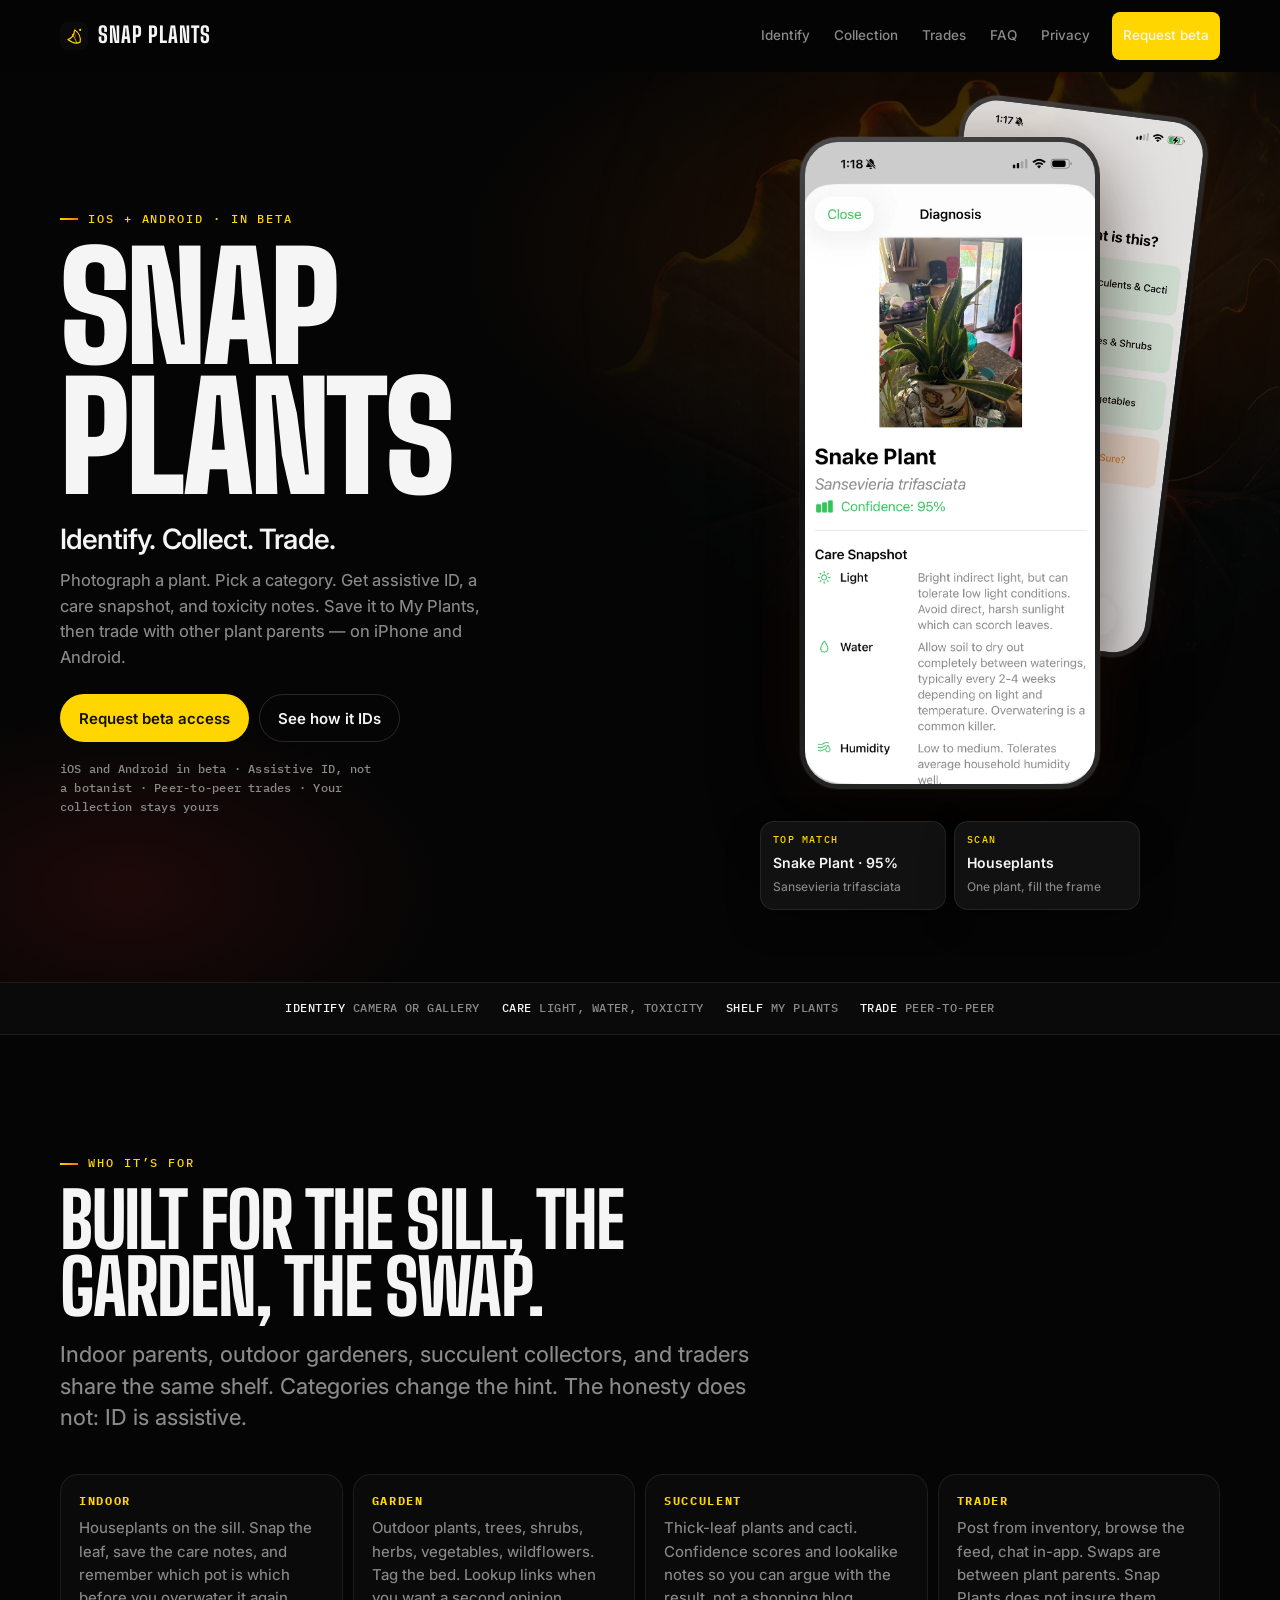
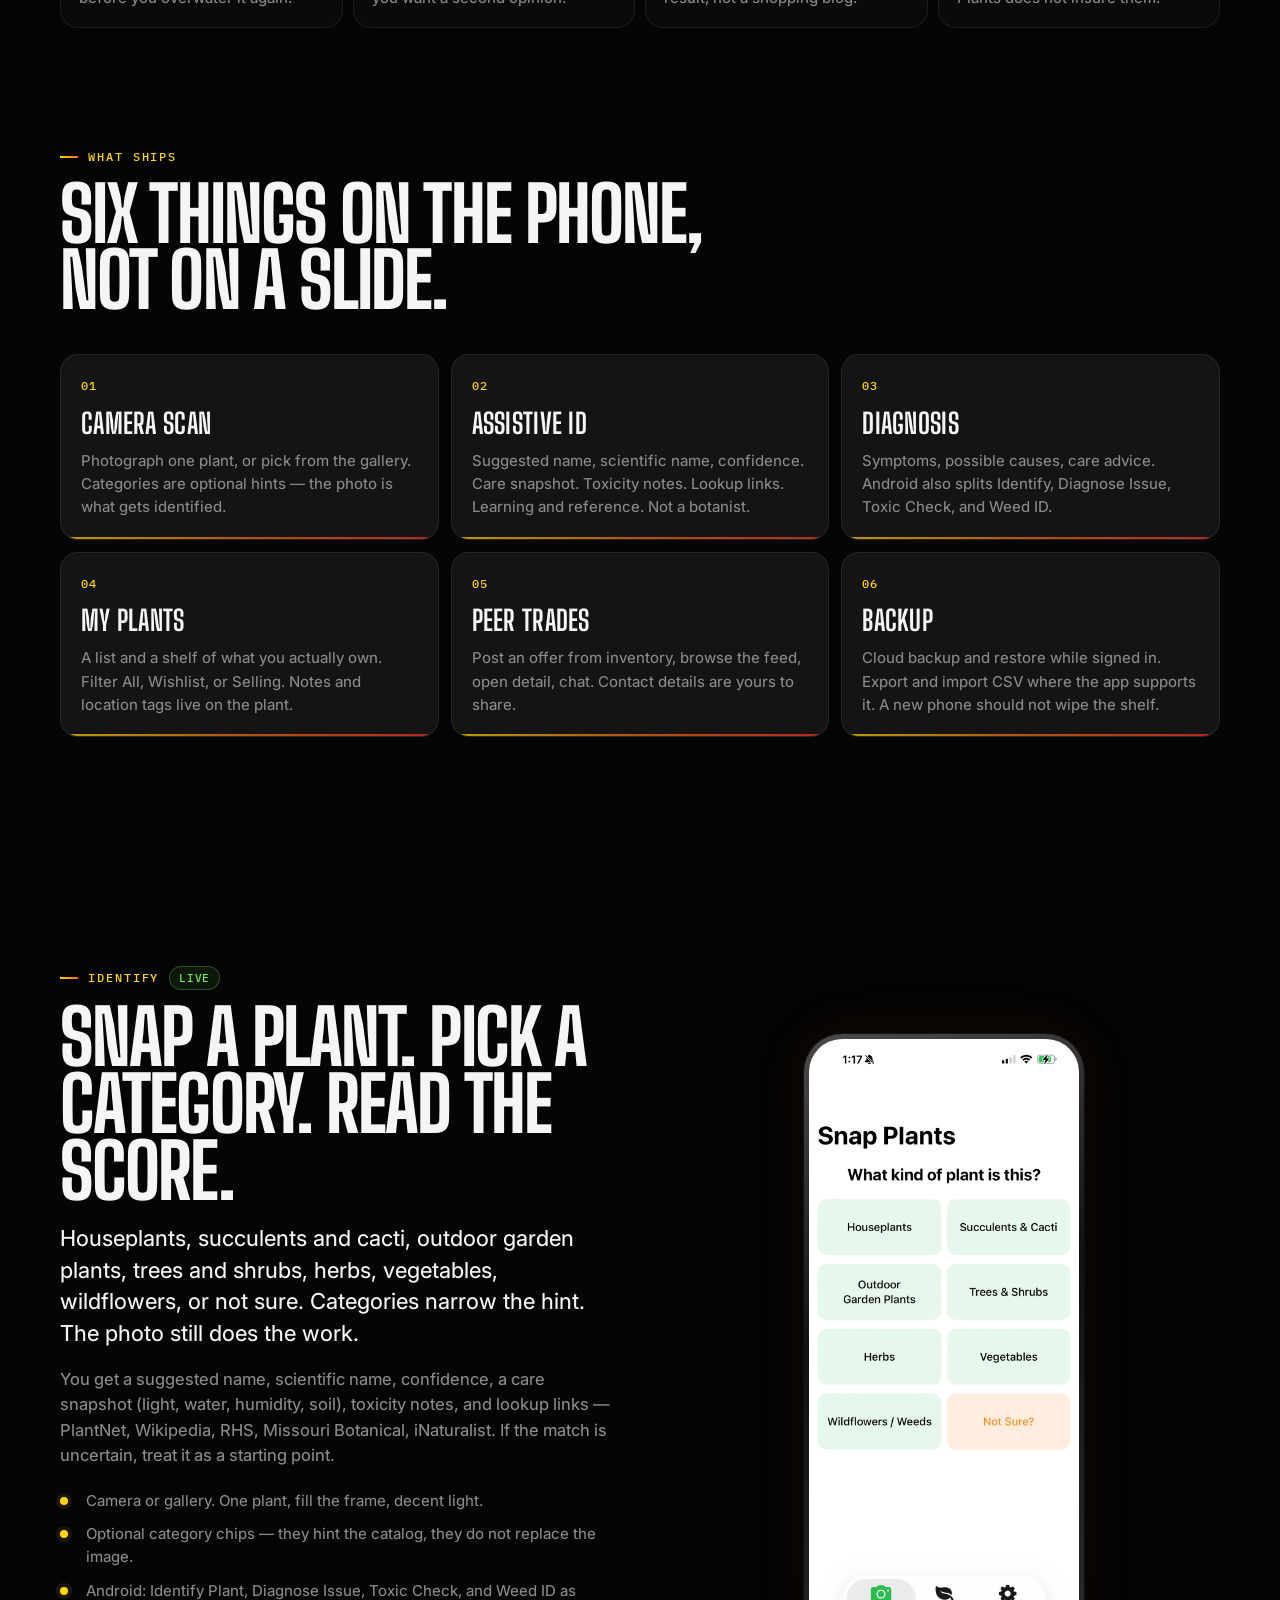
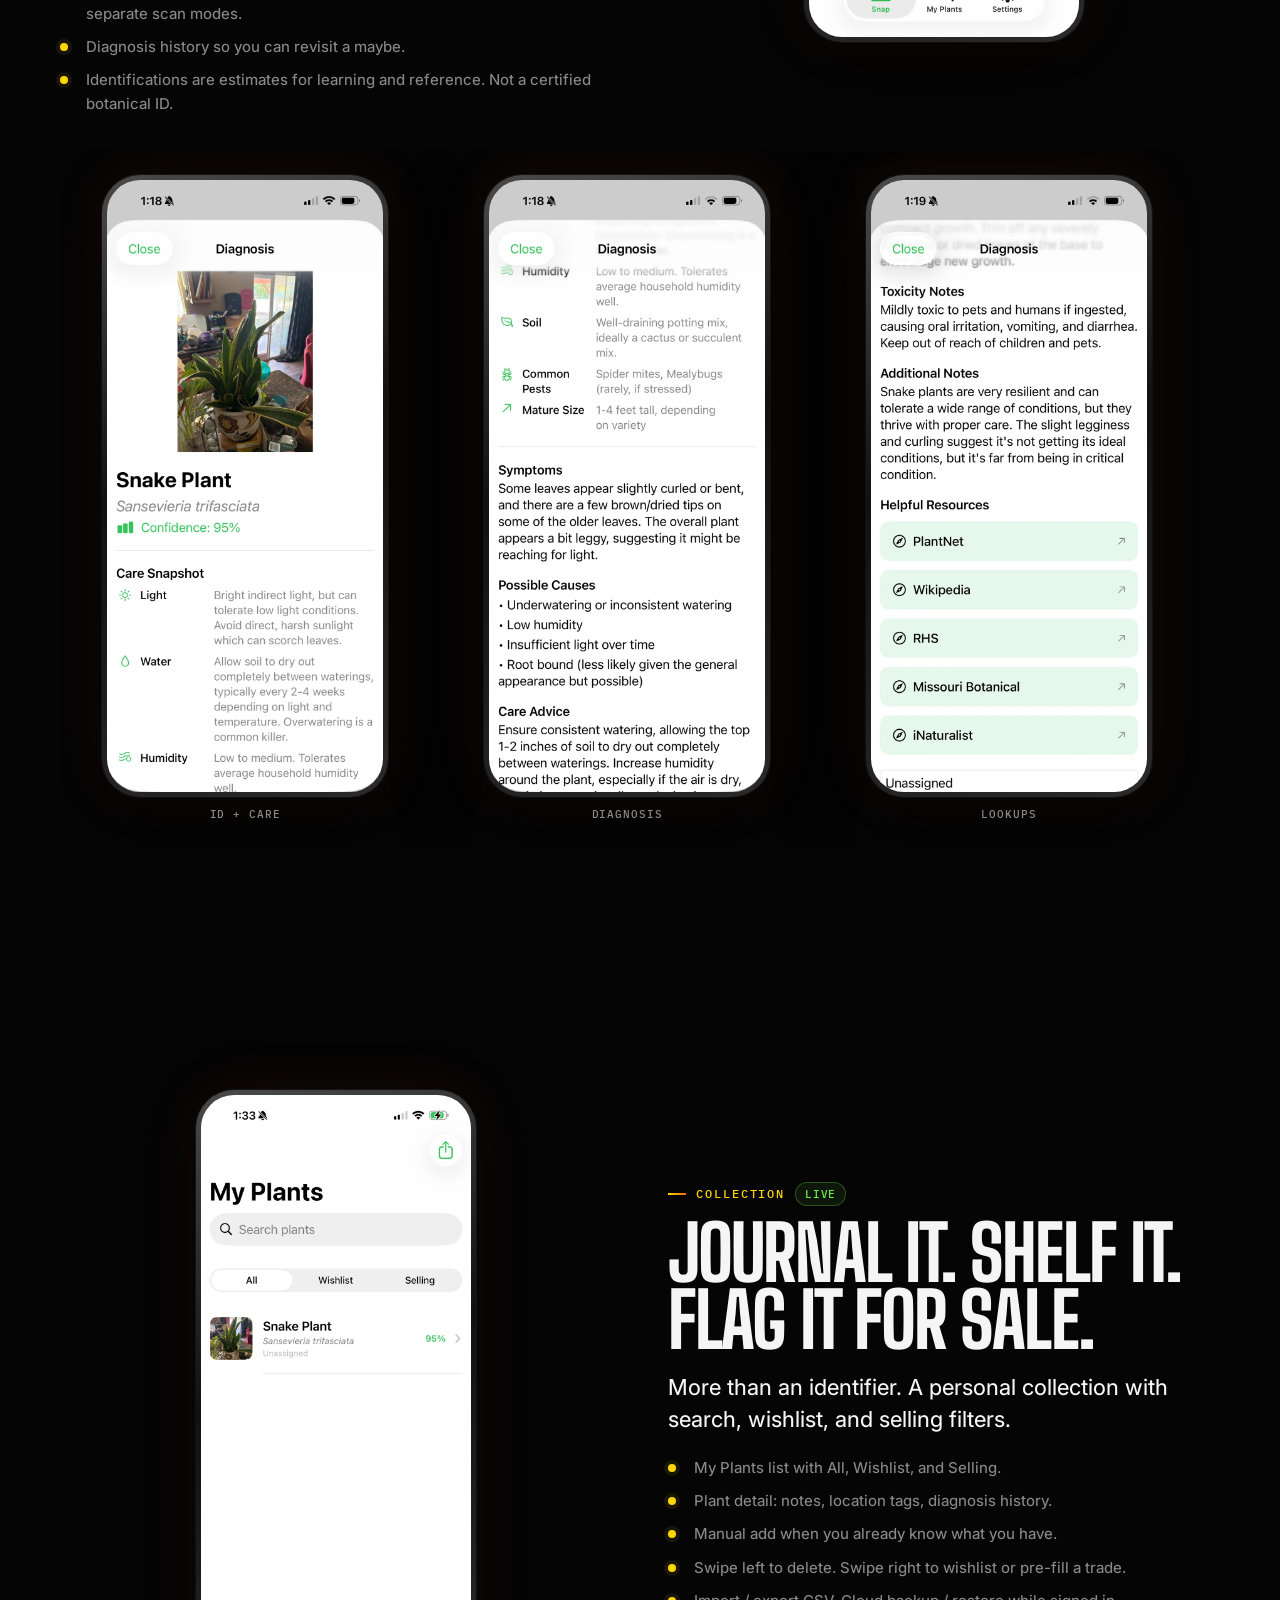
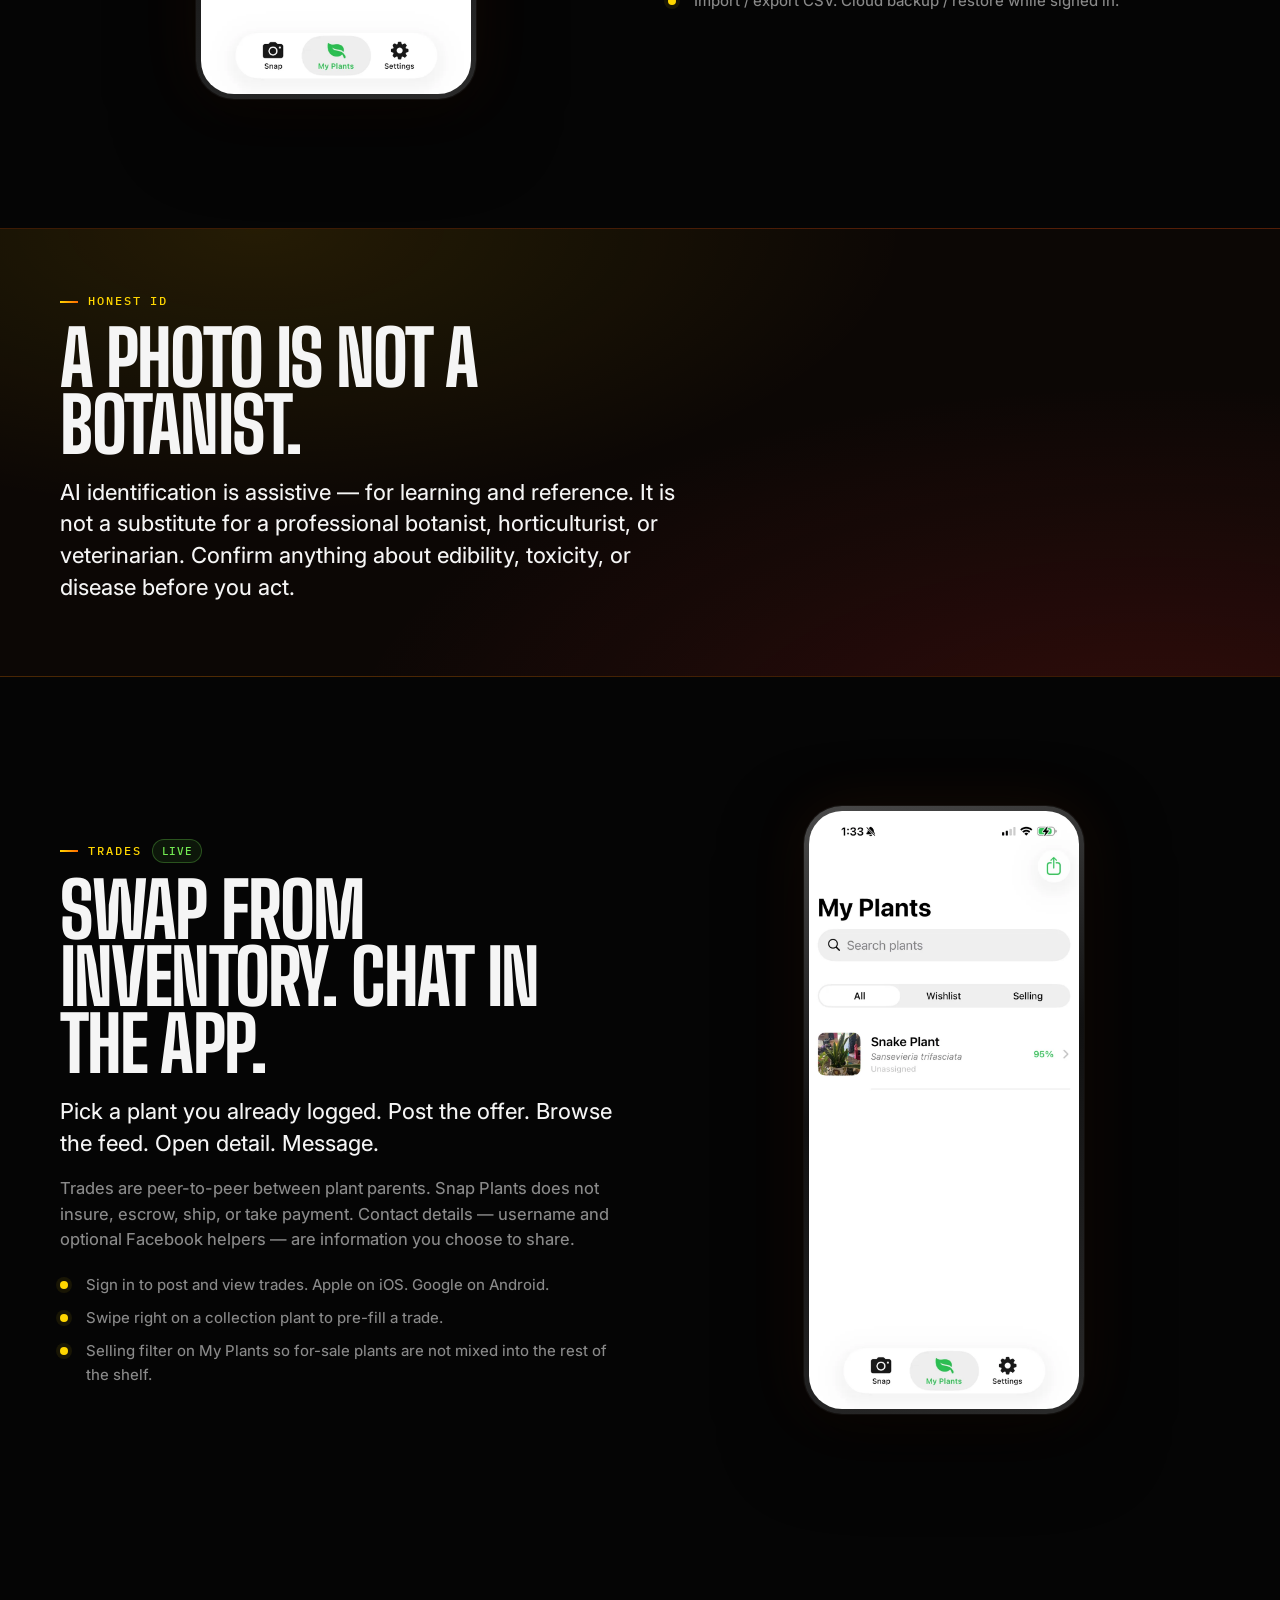
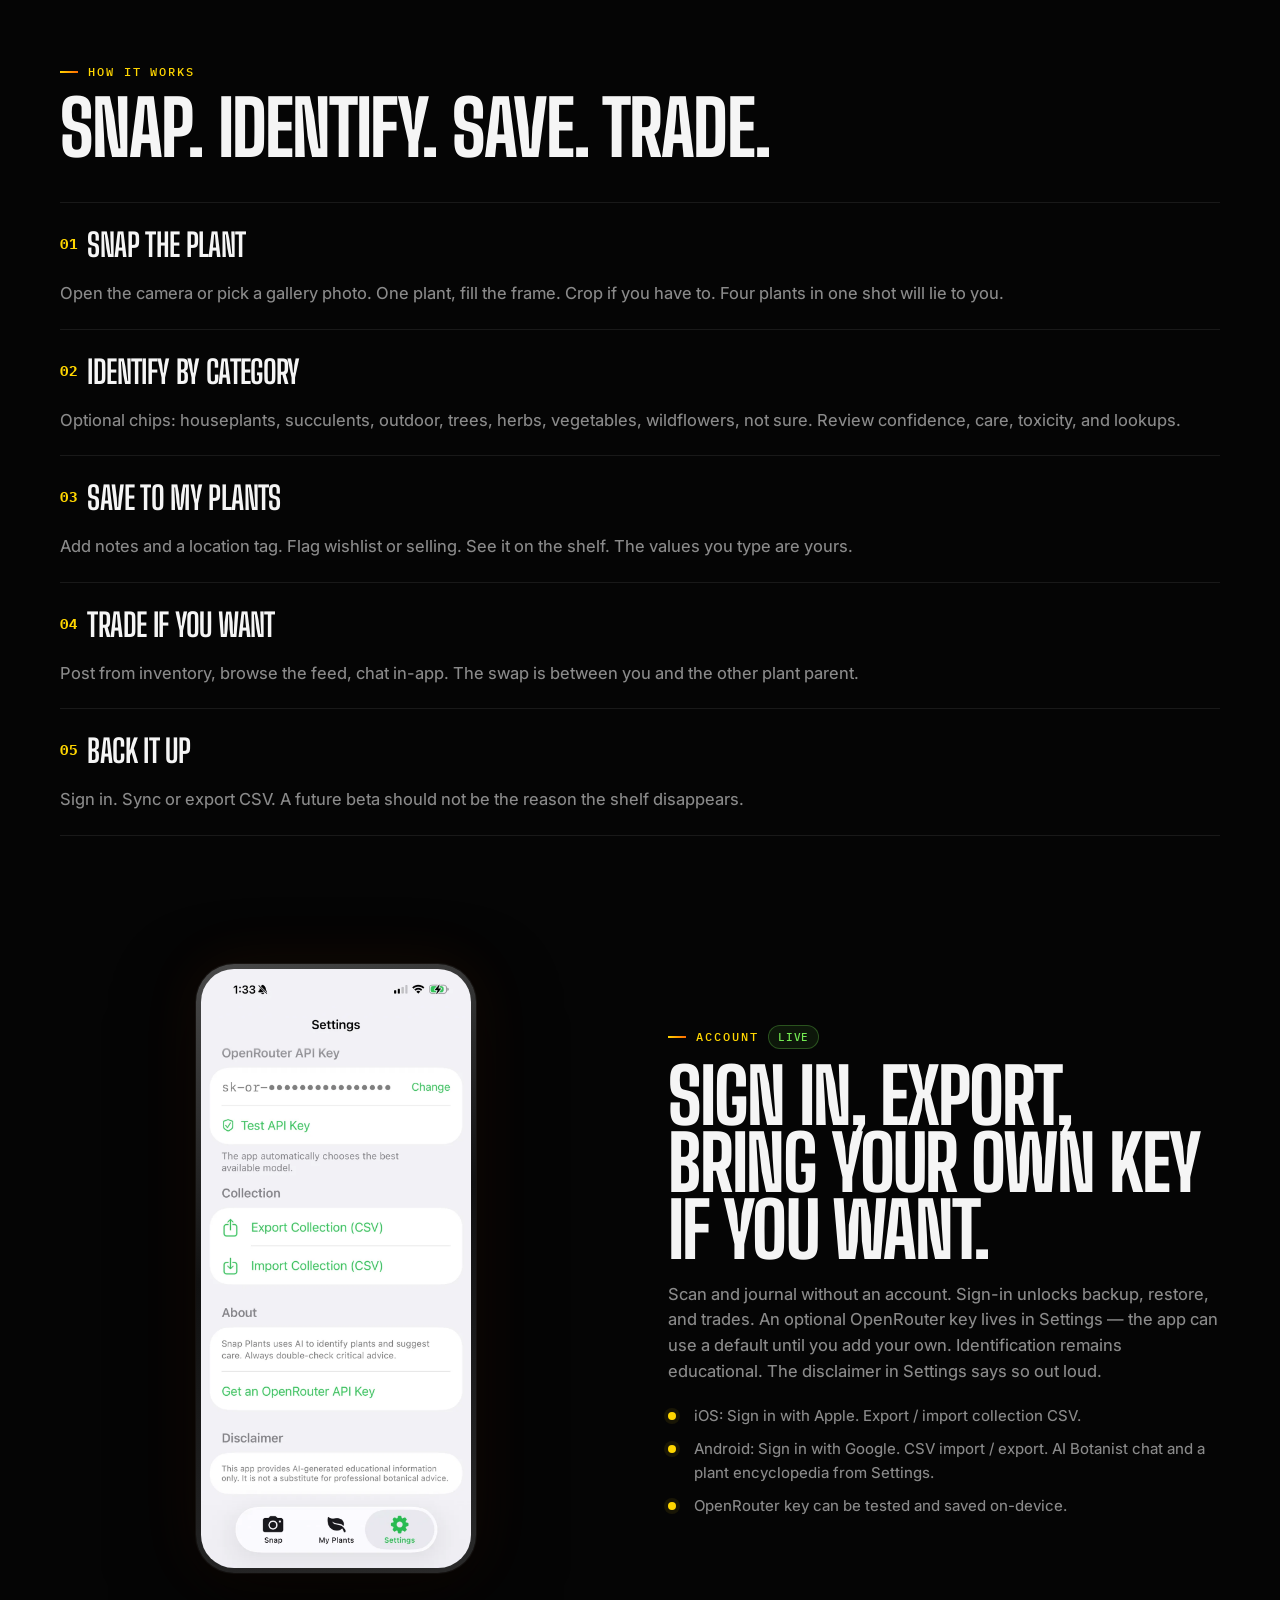
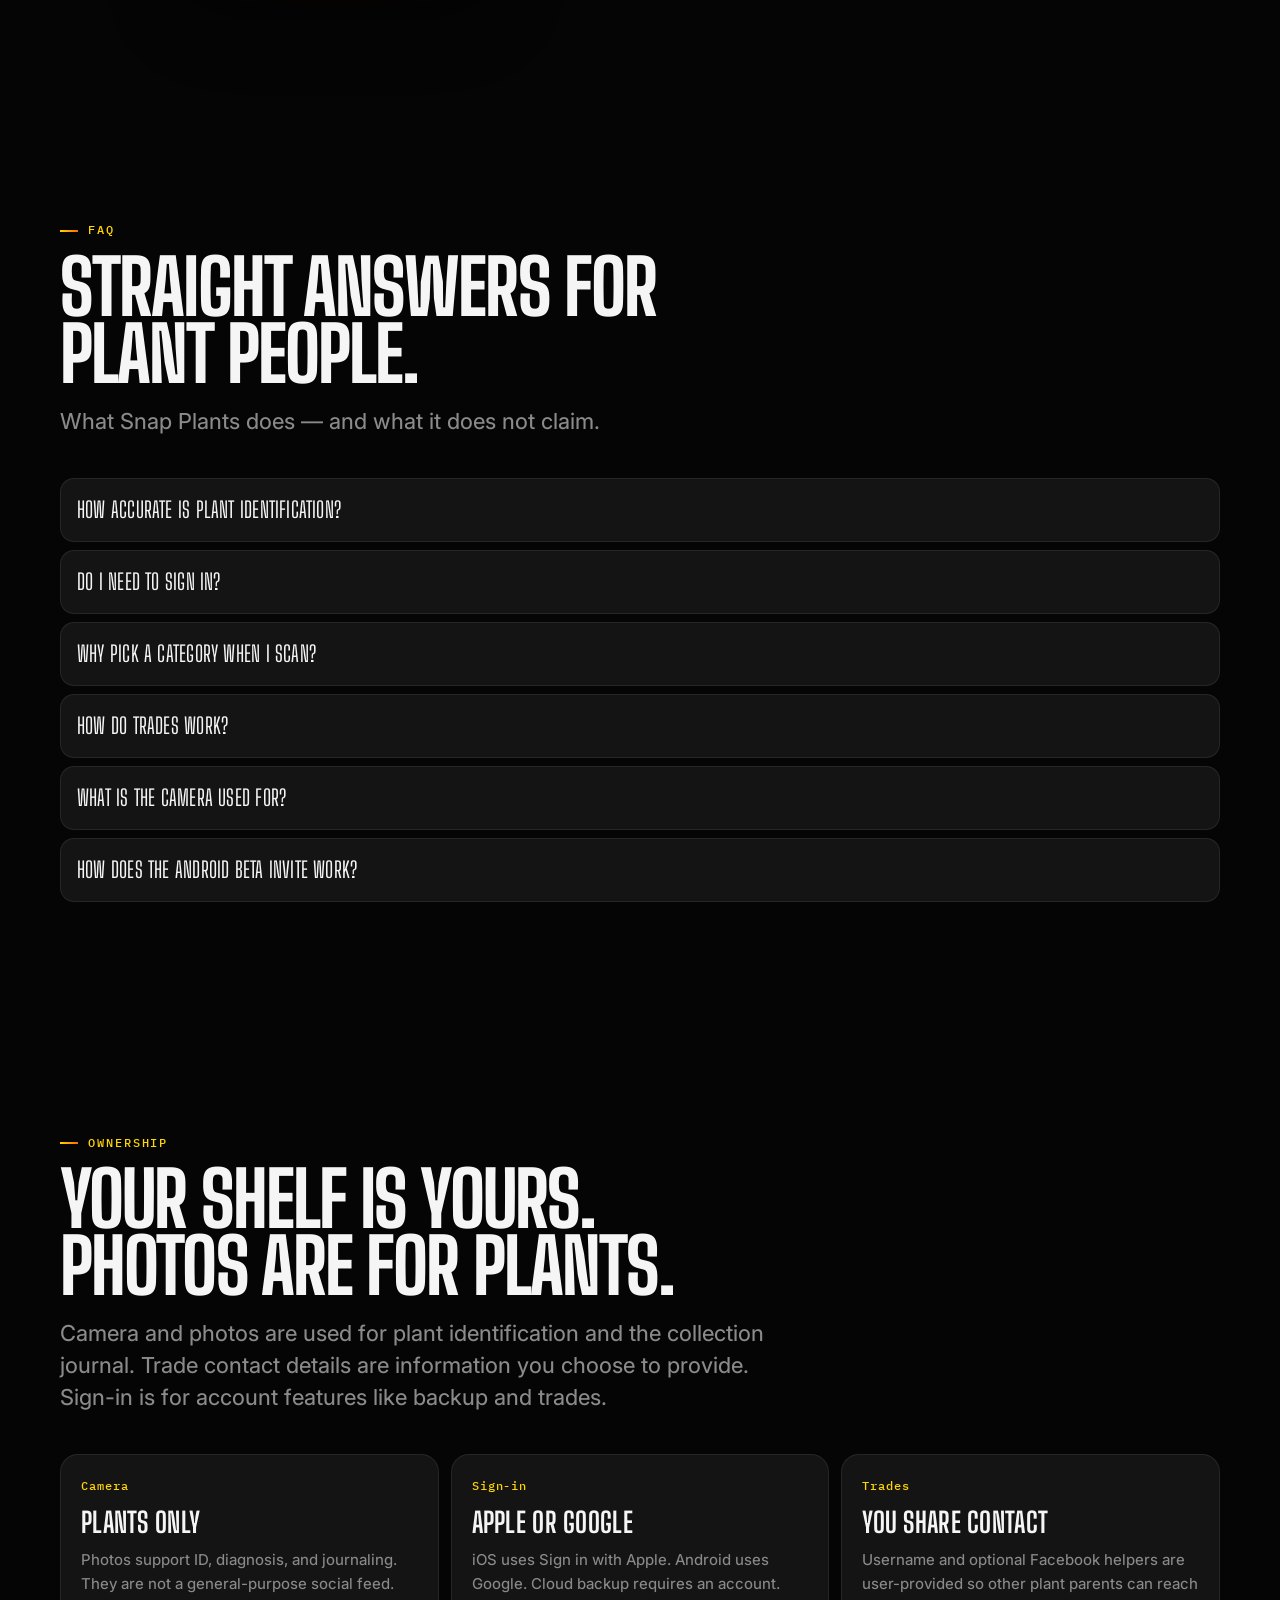
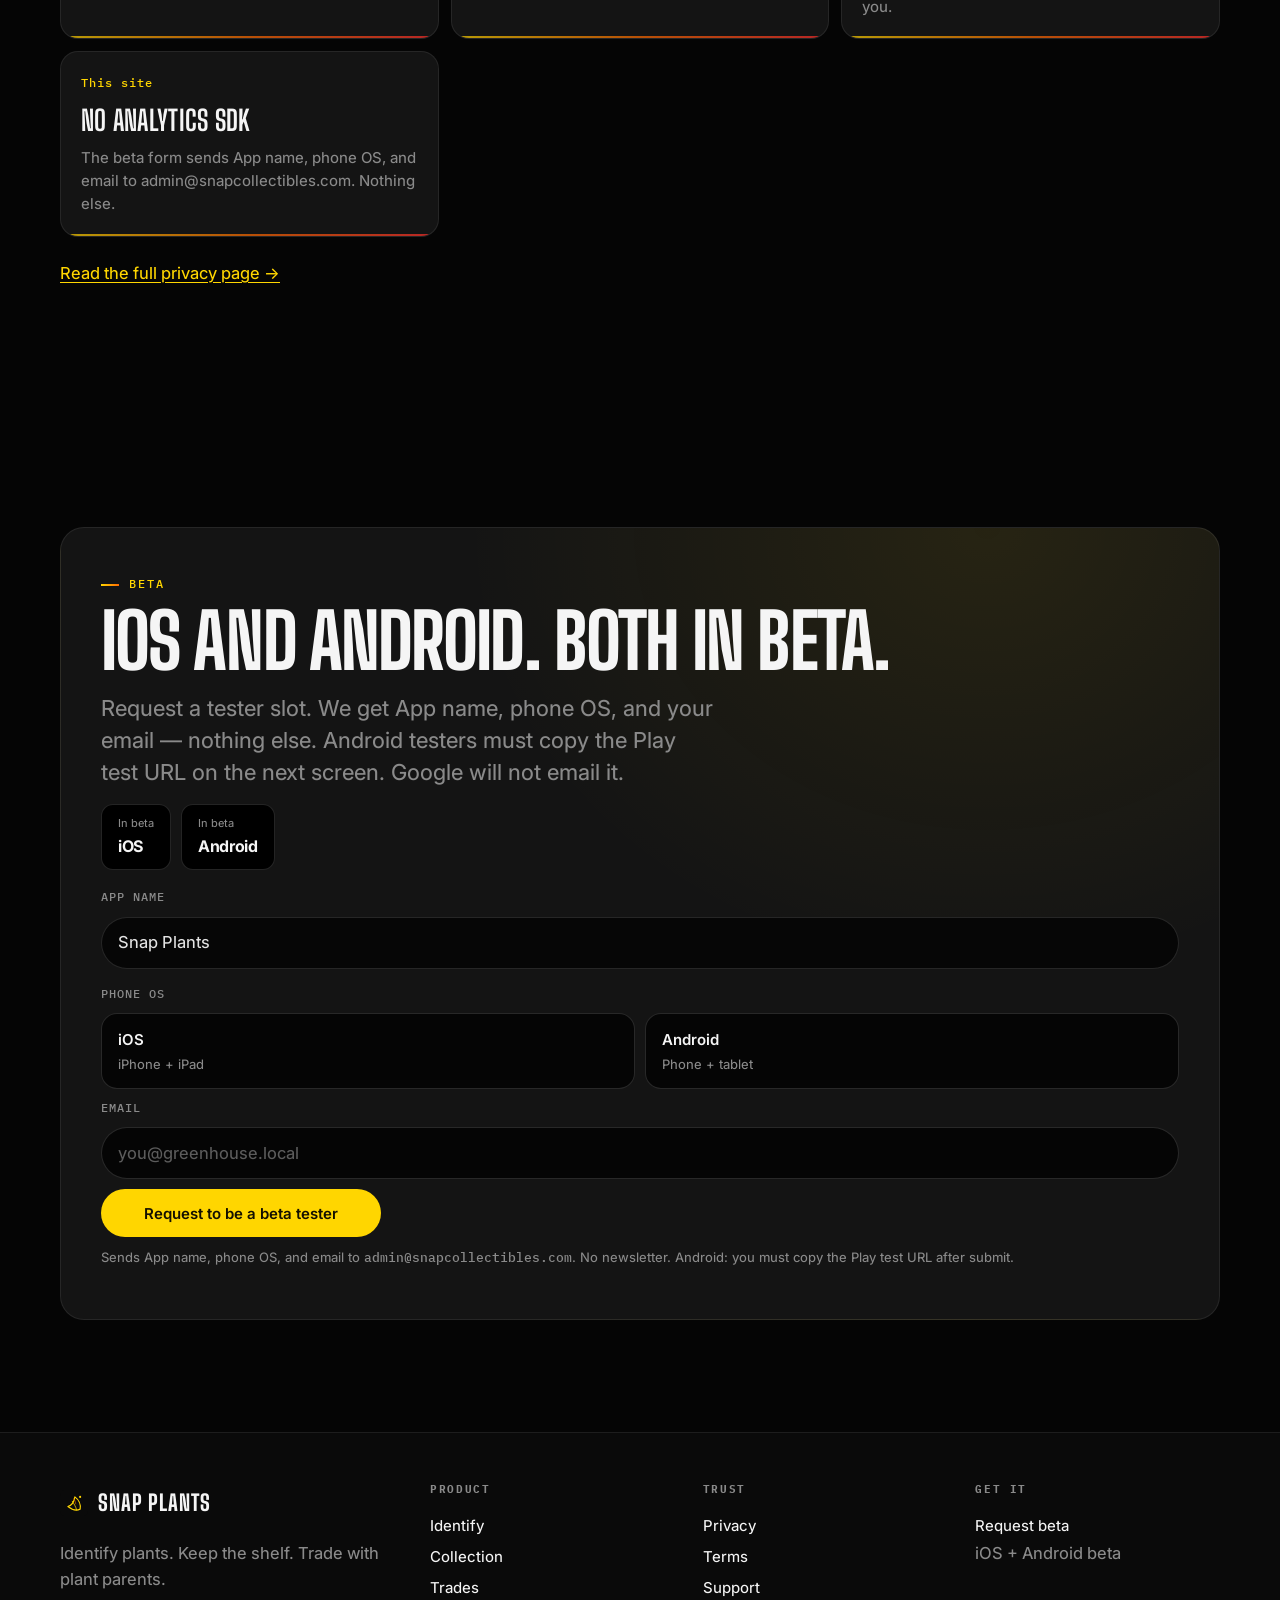
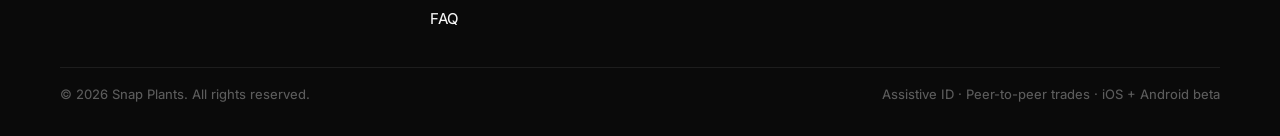
==== commit 7d76afef: "BassheadOS site redesign and Android tester URL gate" ====
--- a/index.html
+++ b/index.html
@@ -1,625 +1,533 @@
 <!DOCTYPE html>
 <html lang="en">
 <head>
-  <meta charset="UTF-8" />
-  <meta name="viewport" content="width=device-width, initial-scale=1, viewport-fit=cover" />
-  <meta name="description" content="Snap Plants — identify plants, track your collection, and trade with other plant parents on iOS. Snap, identify, track, trade." />
-  <meta name="theme-color" content="#1B4332" />
-  <meta name="apple-mobile-web-app-capable" content="yes" />
-  <title>Snap Plants — Identify, track &amp; trade plants on iOS</title>
+  <meta charset="utf-8" />
+  <meta name="viewport" content="width=device-width, initial-scale=1" />
+  <title>Snap Plants — Identify, collect, and trade plants</title>
+  <meta name="description" content="Photograph a plant. Get assistive ID and care notes. Keep a collection. Trade with other plant parents. iOS and Android beta." />
+  <meta name="theme-color" content="#050505" />
+  <link rel="canonical" href="https://plants.snapcollectibles.com/" />
 
   <meta property="og:type" content="website" />
-  <meta property="og:title" content="Snap Plants — Identify, track &amp; trade plants" />
-  <meta property="og:description" content="Snap a photo, grow your collection, and trade with other plant parents. Coming to the App Store." />
-  <meta property="og:image" content="images/optimized/Icon.webp" />
+  <meta property="og:title" content="Snap Plants — Identify, collect, and trade plants" />
+  <meta property="og:description" content="Photograph a plant. Get assistive ID. Save it to My Plants. Trade with other plant parents. iOS and Android beta." />
+  <meta property="og:image" content="https://plants.snapcollectibles.com/assets/img/og.png" />
+  <meta property="og:image:width" content="1200" />
+  <meta property="og:image:height" content="630" />
   <meta name="twitter:card" content="summary_large_image" />
-  <meta name="twitter:title" content="Snap Plants" />
-  <meta name="twitter:description" content="Identify plants, track your collection, and trade with other plant parents on iOS." />
-
-  <link rel="icon" type="image/webp" href="images/optimized/Icon.webp" />
-  <link rel="apple-touch-icon" href="images/Icon.jpg" />
+  <meta name="twitter:title" content="Snap Plants — Identify, collect, and trade plants" />
+  <meta name="twitter:description" content="Assistive plant ID, collection, and peer trades. iOS and Android beta." />
+  <meta name="twitter:image" content="https://plants.snapcollectibles.com/assets/img/og.png" />
+
+  <link rel="icon" href="assets/img/favicon.svg" type="image/svg+xml" />
+  <link rel="icon" href="assets/img/favicon-32.png" sizes="32x32" type="image/png" />
+  <link rel="apple-touch-icon" href="assets/img/apple-touch-icon.png" />
+  <link rel="manifest" href="site.webmanifest" />
 
   <link rel="preconnect" href="https://fonts.googleapis.com" />
   <link rel="preconnect" href="https://fonts.gstatic.com" crossorigin />
-  <link href="https://fonts.googleapis.com/css2?family=Inter:wght@400;500;600;700&family=Playfair+Display:ital,wght@0,500;0,600;0,700;1,500&display=swap" rel="stylesheet" />
-
-  <script src="https://cdn.tailwindcss.com"></script>
-  <script>
-    tailwind.config = {
-      theme: {
-        extend: {
-          colors: {
-            forest: { DEFAULT: '#1B4332', mid: '#2D6A4F', deep: '#0d2818' },
-            sage: { DEFAULT: '#40916C', bright: '#52B788', soft: '#E8F5E9' },
-            cream: { DEFAULT: '#F7F4EF', deep: '#EFE9DF' },
-            gold: { DEFAULT: '#C4A35A', soft: '#E8D5A3' },
-          },
-          fontFamily: {
-            display: ['"Playfair Display"', 'Georgia', 'serif'],
-            sans: ['Inter', 'system-ui', 'sans-serif'],
-          },
-        },
-      },
-    };
+  <link href="https://fonts.googleapis.com/css2?family=Big+Shoulders+Display:wght@700;800;900&family=IBM+Plex+Mono:wght@400;500;600&family=Inter:ital,opsz,wght@0,14..32,400;0,14..32,500;0,14..32,600;1,14..32,400&display=swap" rel="stylesheet" />
+  <link rel="stylesheet" href="assets/css/site.css?v=2" />
+
+  <script type="application/ld+json">
+  {
+    "@context": "https://schema.org",
+    "@type": "SoftwareApplication",
+    "name": "Snap Plants",
+    "applicationCategory": "LifestyleApplication",
+    "operatingSystem": "iOS, Android",
+    "description": "Photograph a plant. Get assistive ID and care notes. Keep a collection. Trade with other plant parents.",
+    "offers": {
+      "@type": "Offer",
+      "availability": "https://schema.org/PreOrder",
+      "price": "0",
+      "priceCurrency": "USD"
+    }
+  }
   </script>
-  <link rel="stylesheet" href="css/site.css" />
 </head>
-<body class="bg-cream text-ink antialiased overflow-x-hidden">
-  <div class="leaves" aria-hidden="true">
-    <span class="leaf leaf-1"></span>
-    <span class="leaf leaf-2"></span>
-    <span class="leaf leaf-3"></span>
-    <span class="leaf leaf-4"></span>
-    <span class="leaf leaf-5"></span>
-    <span class="leaf leaf-6"></span>
-  </div>
-
-  <!-- Status banner -->
-  <div class="testing-banner" role="status">
-    <span class="testing-banner__dot" aria-hidden="true"></span>
-    <span><strong>Coming to the App Store</strong> — iOS plant ID, collection &amp; trades · Feedback:
-      <a href="mailto:admin@snapcollectibles.com">admin@snapcollectibles.com</a>
-    </span>
-  </div>
-
-  <!-- Nav -->
-  <header id="siteNav" class="site-nav fixed inset-x-0 z-50">
-    <div class="max-w-6xl mx-auto h-[4.5rem] px-4 flex items-center justify-between gap-3">
-      <a href="/" class="flex items-center gap-2.5 font-display font-semibold text-lg text-forest z-10 shrink-0">
-        <img src="images/optimized/Icon.webp" alt="" width="36" height="36" class="rounded-[10px] shadow-md" />
-        <span class="hidden sm:inline">Snap Plants</span>
+<body>
+  <a class="skip" href="#main">Skip to content</a>
+
+  <header class="site-header">
+    <div class="wrap">
+      <a class="brand" href="#top">
+        <img src="assets/img/mark.svg" width="28" height="28" alt="" />
+        <span class="brand-name">Snap Plants</span>
       </a>
-
-      <nav class="hidden lg:flex items-center gap-6 text-sm font-medium text-forest/70" aria-label="Primary">
-        <a href="#how" class="nav-link hover:text-forest">How it works</a>
-        <a href="#features" class="nav-link hover:text-forest">Features</a>
-        <a href="#faq" class="nav-link hover:text-forest">FAQ</a>
-        <a href="support/" class="nav-link hover:text-forest">Support</a>
+      <nav class="nav" aria-label="Primary">
+        <a href="#identify">Identify</a>
+        <a href="#collection">Collection</a>
+        <a href="#trades">Trades</a>
+        <a href="#faq">FAQ</a>
+        <a href="privacy.html">Privacy</a>
+        <a class="btn btn-primary nav-cta" href="#download">Request beta</a>
       </nav>
-      <a href="#download" class="btn-primary !py-2.5 !px-4 !text-sm hidden md:inline-flex">Get the app</a>
-      <button type="button" id="menuToggle" class="lg:hidden z-10 w-11 h-11 flex flex-col items-center justify-center gap-1.5" aria-label="Open menu" aria-expanded="false" aria-controls="mobileMenu">
-        <span class="block w-5 h-0.5 bg-forest rounded"></span>
-        <span class="block w-5 h-0.5 bg-forest rounded"></span>
-        <span class="block w-5 h-0.5 bg-forest rounded"></span>
+      <button class="nav-toggle" type="button" aria-expanded="false" aria-controls="mobile-nav" aria-label="Open menu">
+        <span class="bars" aria-hidden="true"></span>
       </button>
     </div>
-    <div id="mobileMenu" class="mobile-menu fixed inset-0 z-[1] bg-cream/95 backdrop-blur-xl flex flex-col items-center justify-center gap-6 text-xl font-medium" hidden>
-      <a href="#how">How it works</a>
-      <a href="#features">Features</a>
-      <a href="#faq">FAQ</a>
-      <a href="support/">Support</a>
-      <a href="#download" class="btn-primary mt-2">Get the app</a>
-    </div>
   </header>
 
-  <main>
-    <!-- Hero -->
-    <section class="relative min-h-[100svh] flex flex-col justify-center pt-[7.5rem] pb-16 overflow-hidden">
-      <div class="hero-rays" aria-hidden="true"></div>
-      <div class="hero-ray-beam" aria-hidden="true"></div>
-      <div class="hero-ray-beam" aria-hidden="true"></div>
-
-      <div class="relative z-10 max-w-6xl mx-auto px-4 grid lg:grid-cols-2 gap-12 lg:gap-8 items-center">
-        <div class="reveal">
-          <p class="inline-flex items-center gap-2 text-xs font-semibold tracking-wider uppercase text-forest-mid mb-4">
-            <span class="w-2 h-2 rounded-full bg-gold pulse-dot"></span>
-            <span>iOS · Coming to the App Store</span>
-          </p>
-          <h1 class="font-display text-4xl sm:text-5xl lg:text-[3.5rem] font-semibold leading-[1.12] tracking-tight text-forest mb-5">
-            Know every plant<br />
-            <em class="not-italic italic bg-gradient-to-r from-sage to-gold bg-clip-text text-transparent">you love</em>
-          </h1>
-          <p class="text-base sm:text-lg text-forest/70 max-w-md leading-relaxed mb-6">
-            Snap Plants helps you identify plants, care for a personal collection,
-            and optionally trade with other plant parents — all on iOS.
-          </p>
-          <div class="flex flex-wrap gap-3 mb-6">
-            <a href="#download" class="btn-primary btn-magnetic">
-              <svg width="18" height="18" viewBox="0 0 24 24" fill="none" aria-hidden="true"><path d="M12 3v12m0 0l-4-4m4 4l4-4M5 19h14" stroke="currentColor" stroke-width="2" stroke-linecap="round" stroke-linejoin="round"/></svg>
-              Coming to App Store
-            </a>
-            <a href="#how" class="btn-ghost">See how it works</a>
+  <nav class="mobile-nav" id="mobile-nav" aria-label="Mobile">
+    <a href="#identify">Identify</a>
+    <a href="#collection">Collection</a>
+    <a href="#trades">Trades</a>
+    <a href="#faq">FAQ</a>
+    <a href="privacy.html">Privacy</a>
+    <a href="#download">Request beta</a>
+  </nav>
+
+  <main id="main">
+    <section class="hero" id="top">
+      <div class="hero-bg" aria-hidden="true">
+        <img src="assets/img/hero-leaf.webp" alt="" width="1280" height="720" />
+      </div>
+      <div class="wrap hero-grid">
+        <div class="hero-copy">
+          <p class="kicker">iOS + Android · In beta</p>
+          <h1 class="display">Snap<br />Plants</h1>
+          <p class="hero-promise">Identify. Collect. Trade.</p>
+          <p class="hero-pitch">Photograph a plant. Pick a category. Get assistive ID, a care snapshot, and toxicity notes. Save it to My Plants, then trade with other plant parents — on iPhone and Android.</p>
+          <div class="btn-row">
+            <a class="btn btn-primary" href="#download">Request beta access</a>
+            <a class="btn btn-ghost" href="#identify">See how it IDs</a>
           </div>
-          <p class="flex items-center gap-2 text-sm text-muted font-medium">
-            <img src="images/optimized/Icon.webp" alt="" width="20" height="20" class="rounded-md" />
-            <span>Snap · Identify · Track · Trade</span>
-          </p>
-        </div>
-
-        <div class="relative reveal reveal-delay-1" data-parallax>
-          <div class="phone phone-lg phone-tilt phone--ios">
-            <div class="phone-frame">
-              <div class="phone-notch" aria-hidden="true"></div>
-              <img src="images/optimized/Scan.webp" alt="Snap Plants — choose a plant category and scan" width="900" height="1948" class="phone-screen" fetchpriority="high" />
+          <p class="hero-micro">iOS and Android in beta · Assistive ID, not a botanist · Peer-to-peer trades · Your collection stays yours</p>
+        </div>
+
+        <div class="hero-stage">
+          <div class="hero-phones">
+            <figure class="device device-float device-back">
+              <img src="assets/screens/Scan.webp" width="900" height="1948" alt="Snap Plants scan screen asking what kind of plant this is, with houseplants, succulents, outdoor, trees, herbs, vegetables, and wildflowers." />
+            </figure>
+            <figure class="device device-float device-main">
+              <img src="assets/screens/Plant1.webp" width="900" height="1948" alt="Diagnosis result for a snake plant, Sansevieria trifasciata, 95 percent confidence, with light, water, and humidity care snapshot." />
+            </figure>
+          </div>
+          <div class="hero-chips">
+            <div class="chip chip-health">
+              <div class="label">Top match</div>
+              <strong>Snake Plant · 95%</strong>
+              <span>Sansevieria trifasciata</span>
+            </div>
+            <div class="chip chip-dna">
+              <div class="label">Scan</div>
+              <strong>Houseplants</strong>
+              <span>One plant, fill the frame</span>
             </div>
           </div>
-          <div class="absolute bottom-[16%] right-0 float-slower z-10">
-            <span class="inline-block px-4 py-2 rounded-full bg-white/95 border border-forest/10 shadow-lg text-sm font-bold text-sage">Identify &amp; track</span>
+        </div>
+      </div>
+    </section>
+
+    <div class="strip">
+      <div class="wrap strip-row">
+        <span><b>Identify</b> Camera or gallery</span>
+        <span><b>Care</b> Light, water, toxicity</span>
+        <span><b>Shelf</b> My Plants</span>
+        <span><b>Trade</b> Peer-to-peer</span>
+      </div>
+    </div>
+
+    <section class="section" id="who">
+      <div class="wrap">
+        <div class="section-head">
+          <p class="kicker">Who it’s for</p>
+          <h2 class="display">Built for the sill, the garden, the swap.</h2>
+          <p class="lede muted">Indoor parents, outdoor gardeners, succulent collectors, and traders share the same shelf. Categories change the hint. The honesty does not: ID is assistive.</p>
+        </div>
+        <div class="audience">
+          <article>
+            <h3>Indoor</h3>
+            <p>Houseplants on the sill. Snap the leaf, save the care notes, and remember which pot is which before you overwater it again.</p>
+          </article>
+          <article>
+            <h3>Garden</h3>
+            <p>Outdoor plants, trees, shrubs, herbs, vegetables, wildflowers. Tag the bed. Lookup links when you want a second opinion.</p>
+          </article>
+          <article>
+            <h3>Succulent</h3>
+            <p>Thick-leaf plants and cacti. Confidence scores and lookalike notes so you can argue with the result, not a shopping blog.</p>
+          </article>
+          <article>
+            <h3>Trader</h3>
+            <p>Post from inventory, browse the feed, chat in-app. Swaps are between plant parents. Snap Plants does not insure them.</p>
+          </article>
+        </div>
+      </div>
+    </section>
+
+    <section class="section" id="pillars" style="padding-top: 0;">
+      <div class="wrap">
+        <div class="section-head">
+          <p class="kicker">What ships</p>
+          <h2 class="display">Six things on the phone, not on a slide.</h2>
+        </div>
+        <div class="pillar-grid">
+          <article class="pillar">
+            <div class="num">01</div>
+            <h3>Camera scan</h3>
+            <p>Photograph one plant, or pick from the gallery. Categories are optional hints — the photo is what gets identified.</p>
+          </article>
+          <article class="pillar">
+            <div class="num">02</div>
+            <h3>Assistive ID</h3>
+            <p>Suggested name, scientific name, confidence. Care snapshot. Toxicity notes. Lookup links. Learning and reference. Not a botanist.</p>
+          </article>
+          <article class="pillar">
+            <div class="num">03</div>
+            <h3>Diagnosis</h3>
+            <p>Symptoms, possible causes, care advice. Android also splits Identify, Diagnose Issue, Toxic Check, and Weed ID.</p>
+          </article>
+          <article class="pillar">
+            <div class="num">04</div>
+            <h3>My Plants</h3>
+            <p>A list and a shelf of what you actually own. Filter All, Wishlist, or Selling. Notes and location tags live on the plant.</p>
+          </article>
+          <article class="pillar">
+            <div class="num">05</div>
+            <h3>Peer trades</h3>
+            <p>Post an offer from inventory, browse the feed, open detail, chat. Contact details are yours to share.</p>
+          </article>
+          <article class="pillar">
+            <div class="num">06</div>
+            <h3>Backup</h3>
+            <p>Cloud backup and restore while signed in. Export and import CSV where the app supports it. A new phone should not wipe the shelf.</p>
+          </article>
+        </div>
+      </div>
+    </section>
+
+    <section class="section" id="identify">
+      <div class="wrap split">
+        <div>
+          <p class="kicker">Identify <span class="badge badge-live">Live</span></p>
+          <h2 class="display">Snap a plant. Pick a category. Read the score.</h2>
+          <p class="lede">Houseplants, succulents and cacti, outdoor garden plants, trees and shrubs, herbs, vegetables, wildflowers, or not sure. Categories narrow the hint. The photo still does the work.</p>
+          <p class="muted">You get a suggested name, scientific name, confidence, a care snapshot (light, water, humidity, soil), toxicity notes, and lookup links — PlantNet, Wikipedia, RHS, Missouri Botanical, iNaturalist. If the match is uncertain, treat it as a starting point.</p>
+          <ul class="feature-list">
+            <li>Camera or gallery. One plant, fill the frame, decent light.</li>
+            <li>Optional category chips — they hint the catalog, they do not replace the image.</li>
+            <li>Android: Identify Plant, Diagnose Issue, Toxic Check, and Weed ID as separate scan modes.</li>
+            <li>Diagnosis history so you can revisit a maybe.</li>
+            <li>Identifications are estimates for learning and reference. Not a certified botanical ID.</li>
+          </ul>
+        </div>
+        <figure class="device device-solo">
+          <img src="assets/screens/Scan.webp" width="900" height="1948" alt="Snap Plants scan: What kind of plant is this, with houseplants, succulents and cacti, outdoor garden plants, trees and shrubs, herbs, vegetables, wildflowers, and Not Sure." />
+        </figure>
+      </div>
+      <div class="wrap" style="margin-top: 36px;">
+        <div class="device-row">
+          <figure class="device">
+            <img src="assets/screens/Plant1.webp" width="900" height="1948" alt="Snake plant diagnosis with 95 percent confidence and a care snapshot for light, water, and humidity." />
+            <figcaption>ID + care</figcaption>
+          </figure>
+          <figure class="device">
+            <img src="assets/screens/Plant2.webp" width="900" height="1948" alt="Diagnosis continuation: soil, common pests, mature size, symptoms, possible causes, and care advice." />
+            <figcaption>Diagnosis</figcaption>
+          </figure>
+          <figure class="device">
+            <img src="assets/screens/Plant3.webp" width="900" height="1948" alt="Toxicity notes, additional notes, and helpful resources linking to PlantNet, Wikipedia, RHS, Missouri Botanical, and iNaturalist." />
+            <figcaption>Lookups</figcaption>
+          </figure>
+        </div>
+      </div>
+    </section>
+
+    <section class="section" id="collection">
+      <div class="wrap split reverse">
+        <div>
+          <p class="kicker">Collection <span class="badge badge-live">Live</span></p>
+          <h2 class="display">Journal it. Shelf it. Flag it for sale.</h2>
+          <p class="lede">More than an identifier. A personal collection with search, wishlist, and selling filters.</p>
+          <ul class="feature-list">
+            <li>My Plants list with All, Wishlist, and Selling.</li>
+            <li>Plant detail: notes, location tags, diagnosis history.</li>
+            <li>Manual add when you already know what you have.</li>
+            <li>Swipe left to delete. Swipe right to wishlist or pre-fill a trade.</li>
+            <li>Import / export CSV. Cloud backup / restore while signed in.</li>
+          </ul>
+        </div>
+        <figure class="device device-solo">
+          <img src="assets/screens/MyPlants.webp" width="900" height="1948" alt="My Plants collection listing a snake plant at 95 percent, with All, Wishlist, and Selling filters." />
+        </figure>
+      </div>
+    </section>
+
+    <section class="ember-band">
+      <div class="wrap">
+        <p class="kicker">Honest ID</p>
+        <h2 class="display">A photo is not a botanist.</h2>
+        <p class="lede" style="max-width: 46ch;">AI identification is assistive — for learning and reference. It is not a substitute for a professional botanist, horticulturist, or veterinarian. Confirm anything about edibility, toxicity, or disease before you act.</p>
+      </div>
+    </section>
+
+    <section class="section" id="trades">
+      <div class="wrap split">
+        <div>
+          <p class="kicker">Trades <span class="badge badge-live">Live</span></p>
+          <h2 class="display">Swap from inventory. Chat in the app.</h2>
+          <p class="lede">Pick a plant you already logged. Post the offer. Browse the feed. Open detail. Message.</p>
+          <p class="muted">Trades are peer-to-peer between plant parents. Snap Plants does not insure, escrow, ship, or take payment. Contact details — username and optional Facebook helpers — are information you choose to share.</p>
+          <ul class="feature-list">
+            <li>Sign in to post and view trades. Apple on iOS. Google on Android.</li>
+            <li>Swipe right on a collection plant to pre-fill a trade.</li>
+            <li>Selling filter on My Plants so for-sale plants are not mixed into the rest of the shelf.</li>
+          </ul>
+        </div>
+        <figure class="device device-solo">
+          <img src="assets/screens/MyPlants.webp" width="900" height="1948" alt="My Plants with Selling and Wishlist filters used to flag plants for trade." />
+        </figure>
+      </div>
+    </section>
+
+    <section class="section" id="how">
+      <div class="wrap">
+        <div class="section-head">
+          <p class="kicker">How it works</p>
+          <h2 class="display">Snap. Identify. Save. Trade.</h2>
+        </div>
+        <div class="steps">
+          <article class="step">
+            <h3>Snap the plant</h3>
+            <p>Open the camera or pick a gallery photo. One plant, fill the frame. Crop if you have to. Four plants in one shot will lie to you.</p>
+          </article>
+          <article class="step">
+            <h3>Identify by category</h3>
+            <p>Optional chips: houseplants, succulents, outdoor, trees, herbs, vegetables, wildflowers, not sure. Review confidence, care, toxicity, and lookups.</p>
+          </article>
+          <article class="step">
+            <h3>Save to My Plants</h3>
+            <p>Add notes and a location tag. Flag wishlist or selling. See it on the shelf. The values you type are yours.</p>
+          </article>
+          <article class="step">
+            <h3>Trade if you want</h3>
+            <p>Post from inventory, browse the feed, chat in-app. The swap is between you and the other plant parent.</p>
+          </article>
+          <article class="step">
+            <h3>Back it up</h3>
+            <p>Sign in. Sync or export CSV. A future beta should not be the reason the shelf disappears.</p>
+          </article>
+        </div>
+      </div>
+    </section>
+
+    <section class="section" id="settings" style="padding-top:0;">
+      <div class="wrap split reverse">
+        <div>
+          <p class="kicker">Account <span class="badge badge-live">Live</span></p>
+          <h2 class="display">Sign in, export, bring your own key if you want.</h2>
+          <p class="muted">Scan and journal without an account. Sign-in unlocks backup, restore, and trades. An optional OpenRouter key lives in Settings — the app can use a default until you add your own. Identification remains educational. The disclaimer in Settings says so out loud.</p>
+          <ul class="feature-list">
+            <li>iOS: Sign in with Apple. Export / import collection CSV.</li>
+            <li>Android: Sign in with Google. CSV import / export. AI Botanist chat and a plant encyclopedia from Settings.</li>
+            <li>OpenRouter key can be tested and saved on-device.</li>
+          </ul>
+        </div>
+        <figure class="device device-solo">
+          <img src="assets/screens/Settings.webp" width="900" height="1948" alt="Settings with OpenRouter API key, export and import collection CSV, and a disclaimer that identification is educational only." />
+        </figure>
+      </div>
+    </section>
+
+    <section class="section" id="faq">
+      <div class="wrap">
+        <div class="section-head">
+          <p class="kicker">FAQ</p>
+          <h2 class="display">Straight answers for plant people.</h2>
+          <p class="lede muted">What Snap Plants does — and what it does not claim.</p>
+        </div>
+        <div class="faq-list">
+          <details class="faq-item">
+            <summary>How accurate is plant identification?</summary>
+            <p>Identification is assistive and can be wrong. Photo quality, lighting, and similar-looking species all affect results. Use the lookup links, and always verify important decisions — especially edibility or toxicity — with trusted sources or a professional.</p>
+          </details>
+          <details class="faq-item">
+            <summary>Do I need to sign in?</summary>
+            <p>You can scan and journal without an account. Sign in with Apple (iOS) or Google (Android) unlocks cloud backup, trades, and account features. Stay signed in if you want the shelf to follow you to a new phone.</p>
+          </details>
+          <details class="faq-item">
+            <summary>Why pick a category when I scan?</summary>
+            <p>Houseplants, succulents, outdoor, trees, herbs, vegetables, or wildflowers help focus identification. Use Not Sure when you are not sure. The photo is still what gets identified. On Android you can also choose Identify, Diagnose, Toxic Check, or Weed ID first.</p>
+          </details>
+          <details class="faq-item">
+            <summary>How do trades work?</summary>
+            <p>Trades are peer-to-peer between users. Post offers, pick a plant from inventory, browse the feed, open detail, and chat in-app. Snap Plants does not insure, ship, or process payments.</p>
+          </details>
+          <details class="faq-item">
+            <summary>What is the camera used for?</summary>
+            <p>Photographing plants for identification, diagnosis, and your collection journal. Not unrelated uses.</p>
+          </details>
+          <details class="faq-item">
+            <summary>How does the Android beta invite work?</summary>
+            <p>Google Play internal testing does not email testers automatically. After you request Android beta, this site shows the Play test URL. Copy it and keep it. The URL becomes active once your email is added to the tester list — please allow up to a few hours.</p>
+          </details>
+        </div>
+      </div>
+    </section>
+
+    <section class="section" id="privacy">
+      <div class="wrap">
+        <div class="section-head">
+          <p class="kicker">Ownership</p>
+          <h2 class="display">Your shelf is yours. Photos are for plants.</h2>
+          <p class="lede muted">Camera and photos are used for plant identification and the collection journal. Trade contact details are information you choose to provide. Sign-in is for account features like backup and trades.</p>
+        </div>
+        <div class="pillar-grid">
+          <article class="pillar">
+            <div class="num">Camera</div>
+            <h3>Plants only</h3>
+            <p>Photos support ID, diagnosis, and journaling. They are not a general-purpose social feed.</p>
+          </article>
+          <article class="pillar">
+            <div class="num">Sign-in</div>
+            <h3>Apple or Google</h3>
+            <p>iOS uses Sign in with Apple. Android uses Google. Cloud backup requires an account.</p>
+          </article>
+          <article class="pillar">
+            <div class="num">Trades</div>
+            <h3>You share contact</h3>
+            <p>Username and optional Facebook helpers are user-provided so other plant parents can reach you.</p>
+          </article>
+          <article class="pillar">
+            <div class="num">This site</div>
+            <h3>No analytics SDK</h3>
+            <p>The beta form sends App name, phone OS, and email to admin@snapcollectibles.com. Nothing else.</p>
+          </article>
+        </div>
+        <p style="margin-top:24px;"><a href="privacy.html">Read the full privacy page →</a></p>
+      </div>
+    </section>
+
+    <section class="section" id="download">
+      <div class="wrap">
+        <div class="cta-panel">
+          <p class="kicker">Beta</p>
+          <h2 class="display">iOS and Android. Both in beta.</h2>
+          <p class="lede muted" style="max-width:44ch;">Request a tester slot. We get App name, phone OS, and your email — nothing else. Android testers must copy the Play test URL on the next screen. Google will not email it.</p>
+          <div class="btn-row" style="margin-top:8px;">
+            <span class="store-btn" aria-disabled="true">
+              <small>In beta</small>
+              <b>iOS</b>
+            </span>
+            <span class="store-btn" aria-disabled="true">
+              <small>In beta</small>
+              <b>Android</b>
+            </span>
           </div>
-        </div>
-      </div>
-
-      <a href="#how" class="absolute bottom-6 left-1/2 -translate-x-1/2 flex flex-col items-center gap-1 text-[0.7rem] font-semibold tracking-widest uppercase text-muted hover:text-forest-mid transition z-10">
-        Discover
-        <svg width="16" height="16" viewBox="0 0 24 24" fill="none" class="animate-bounce" aria-hidden="true"><path d="M6 9l6 6 6-6" stroke="currentColor" stroke-width="2" stroke-linecap="round"/></svg>
-      </a>
-    </section>
-
-    <div id="how" class="scroll-anchor" aria-hidden="true"></div>
-    <!-- How it works -->
-    <section class="relative z-10 py-20 sm:py-28 bg-gradient-to-b from-transparent via-sage-soft/50 to-transparent">
-      <div class="max-w-6xl mx-auto px-4">
-        <header class="text-center max-w-xl mx-auto mb-12 reveal">
-          <p class="text-xs font-semibold tracking-wider uppercase text-forest-mid mb-3">How it works</p>
-          <h2 class="font-display text-3xl sm:text-4xl font-semibold text-forest leading-tight mb-4">Snap → Identify → Track → Trade</h2>
-          <p class="text-forest/70 leading-relaxed">Four simple steps from a photo to a living collection — and trades when you’re ready.</p>
-        </header>
-
-        <div class="max-w-4xl mx-auto" data-walkthrough>
-          <div class="grid grid-cols-4 gap-1.5 p-1 mb-10 bg-white rounded-2xl border border-forest/10 shadow-sm" role="tablist" aria-label="How Snap Plants works">
-            <button type="button" class="walk-tab is-active flex flex-col items-center gap-0.5 py-3 px-1 rounded-xl text-muted" role="tab" aria-selected="true" data-step="0">
-              <span class="text-[0.65rem] font-bold tracking-wide opacity-75">01</span>
-              <span class="text-xs sm:text-sm font-semibold">Snap</span>
-            </button>
-            <button type="button" class="walk-tab flex flex-col items-center gap-0.5 py-3 px-1 rounded-xl text-muted" role="tab" aria-selected="false" data-step="1">
-              <span class="text-[0.65rem] font-bold tracking-wide opacity-75">02</span>
-              <span class="text-xs sm:text-sm font-semibold">Identify</span>
-            </button>
-            <button type="button" class="walk-tab flex flex-col items-center gap-0.5 py-3 px-1 rounded-xl text-muted" role="tab" aria-selected="false" data-step="2">
-              <span class="text-[0.65rem] font-bold tracking-wide opacity-75">03</span>
-              <span class="text-xs sm:text-sm font-semibold">Track</span>
-            </button>
-            <button type="button" class="walk-tab flex flex-col items-center gap-0.5 py-3 px-1 rounded-xl text-muted" role="tab" aria-selected="false" data-step="3">
-              <span class="text-[0.65rem] font-bold tracking-wide opacity-75">04</span>
-              <span class="text-xs sm:text-sm font-semibold">Trade</span>
-            </button>
+
+          <div class="android-persist" id="android-persist" hidden>
+            <p class="kicker">Android tester link</p>
+            <h3>Keep this URL.</h3>
+            <p class="tester-warn">This URL will be active once your email has been added to the tester list. Please allow up to a few hours. The Google Play interface does not auto-send emails to testers.</p>
+            <div class="tester-url-row">
+              <code class="tester-url" data-tester-url tabindex="0" aria-label="Android tester URL"></code>
+              <button class="btn btn-ghost" type="button" id="copy-tester-url-persist">Copy</button>
+            </div>
+            <p class="form-status" data-state="ok">Request received. You confirmed you copied the link.</p>
           </div>
 
-          <div data-walk-stage class="min-h-[420px]">
-            <article class="walk-panel grid md:grid-cols-2 gap-10 items-center" data-step-panel="0" role="tabpanel">
-              <div>
-                <span class="text-xs font-bold tracking-widest uppercase text-gold">Step 01</span>
-                <h3 class="font-display text-2xl sm:text-3xl font-semibold text-forest mt-2 mb-4">Snap &amp; pick a category</h3>
-                <p class="text-forest/70 leading-relaxed mb-5">
-                  Open the camera scan, choose a category (indoor, outdoor, and more), then take a clear photo of your plant.
-                </p>
-                <ul class="space-y-2.5 text-sm font-medium text-forest/70">
-                  <li class="flex items-start gap-2"><span class="mt-1.5 w-2 h-2 rounded-full bg-sage shrink-0"></span>Category selection on the scan flow</li>
-                  <li class="flex items-start gap-2"><span class="mt-1.5 w-2 h-2 rounded-full bg-sage shrink-0"></span>Indoor and outdoor plant types</li>
-                  <li class="flex items-start gap-2"><span class="mt-1.5 w-2 h-2 rounded-full bg-sage shrink-0"></span>Or add a plant manually anytime</li>
-                </ul>
+          <form class="form" id="beta-form" novalidate>
+            <input type="hidden" name="_subject" value="Snap Plants beta tester request" />
+            <input type="hidden" name="_template" value="table" />
+            <input type="text" name="_honey" class="honey" tabindex="-1" autocomplete="off" aria-hidden="true" />
+
+            <label for="app-name">App name</label>
+            <input id="app-name" name="App Name" type="text" value="Snap Plants" readonly />
+
+            <fieldset class="os-fieldset">
+              <legend>Phone OS</legend>
+              <div class="os-choice">
+                <label class="os-card">
+                  <input type="radio" name="Phone OS" value="iOS" required />
+                  <span class="os-card-title">iOS</span>
+                  <span class="os-card-meta">iPhone + iPad</span>
+                </label>
+                <label class="os-card">
+                  <input type="radio" name="Phone OS" value="Android" />
+                  <span class="os-card-title">Android</span>
+                  <span class="os-card-meta">Phone + tablet</span>
+                </label>
               </div>
-              <div class="flex justify-center">
-                <div class="phone phone--ios"><div class="phone-frame"><div class="phone-notch" aria-hidden="true"></div>
-                  <img src="images/optimized/Scan.webp" alt="Scan with category selection" class="phone-screen" loading="lazy" />
-                </div></div>
-              </div>
-            </article>
-
-            <article class="walk-panel grid md:grid-cols-2 gap-10 items-center" data-step-panel="1" role="tabpanel" hidden>
-              <div>
-                <span class="text-xs font-bold tracking-widest uppercase text-gold">Step 02</span>
-                <h3 class="font-display text-2xl sm:text-3xl font-semibold text-forest mt-2 mb-4">See identification results</h3>
-                <p class="text-forest/70 leading-relaxed mb-5">
-                  Get assistive plant diagnosis and identification results — plus helpful lookup links to plant databases and references when you want a second look.
-                </p>
-                <ul class="space-y-2.5 text-sm font-medium text-forest/70">
-                  <li class="flex items-start gap-2"><span class="mt-1.5 w-2 h-2 rounded-full bg-sage shrink-0"></span>Plant ID / diagnosis results</li>
-                  <li class="flex items-start gap-2"><span class="mt-1.5 w-2 h-2 rounded-full bg-sage shrink-0"></span>Helpful lookup &amp; reference links</li>
-                  <li class="flex items-start gap-2"><span class="mt-1.5 w-2 h-2 rounded-full bg-sage shrink-0"></span>Assistive only — not expert botanical advice</li>
-                </ul>
-              </div>
-              <div class="flex justify-center">
-                <div class="phone phone--ios"><div class="phone-frame"><div class="phone-notch" aria-hidden="true"></div>
-                  <img src="images/optimized/Plant1.webp" alt="Plant identification results" class="phone-screen" loading="lazy" />
-                </div></div>
-              </div>
-            </article>
-
-            <article class="walk-panel grid md:grid-cols-2 gap-10 items-center" data-step-panel="2" role="tabpanel" hidden>
-              <div>
-                <span class="text-xs font-bold tracking-widest uppercase text-gold">Step 03</span>
-                <h3 class="font-display text-2xl sm:text-3xl font-semibold text-forest mt-2 mb-4">Track your collection</h3>
-                <p class="text-forest/70 leading-relaxed mb-5">
-                  Save plants to My Plants, browse My Shelf as a photo shelf, add notes and location tags, and keep a wishlist for plants you want next.
-                </p>
-                <ul class="space-y-2.5 text-sm font-medium text-forest/70">
-                  <li class="flex items-start gap-2"><span class="mt-1.5 w-2 h-2 rounded-full bg-sage shrink-0"></span>My Plants list &amp; plant detail</li>
-                  <li class="flex items-start gap-2"><span class="mt-1.5 w-2 h-2 rounded-full bg-sage shrink-0"></span>My Shelf photo display</li>
-                  <li class="flex items-start gap-2"><span class="mt-1.5 w-2 h-2 rounded-full bg-sage shrink-0"></span>Wishlist, notes &amp; location tags</li>
-                </ul>
-              </div>
-              <div class="walk-stack w-full max-w-sm mx-auto">
-                <div class="phone phone-back phone--ios"><div class="phone-frame"><div class="phone-notch" aria-hidden="true"></div>
-                  <img src="images/optimized/Plant4.webp" alt="Plant detail" class="phone-screen" loading="lazy" />
-                </div></div>
-                <div class="phone phone-front phone--ios"><div class="phone-frame"><div class="phone-notch" aria-hidden="true"></div>
-                  <img src="images/optimized/MyPlants.webp" alt="My Plants collection" class="phone-screen" loading="lazy" />
-                </div></div>
-              </div>
-            </article>
-
-            <article class="walk-panel grid md:grid-cols-2 gap-10 items-center" data-step-panel="3" role="tabpanel" hidden>
-              <div>
-                <span class="text-xs font-bold tracking-widest uppercase text-gold">Step 04</span>
-                <h3 class="font-display text-2xl sm:text-3xl font-semibold text-forest mt-2 mb-4">Trade with other plant parents</h3>
-                <p class="text-forest/70 leading-relaxed mb-5">
-                  Post plant trades, browse the trade feed, open trade details, and chat in-app. Swipe right on a collection plant to pre-fill a trade.
-                </p>
-                <ul class="space-y-2.5 text-sm font-medium text-forest/70">
-                  <li class="flex items-start gap-2"><span class="mt-1.5 w-2 h-2 rounded-full bg-sage shrink-0"></span>Trade posts, feed &amp; detail</li>
-                  <li class="flex items-start gap-2"><span class="mt-1.5 w-2 h-2 rounded-full bg-sage shrink-0"></span>In-app chat between traders</li>
-                  <li class="flex items-start gap-2"><span class="mt-1.5 w-2 h-2 rounded-full bg-sage shrink-0"></span>Contact setup (username / Facebook helpers)</li>
-                </ul>
-              </div>
-              <div class="flex justify-center">
-                <div class="phone phone--ios"><div class="phone-frame"><div class="phone-notch" aria-hidden="true"></div>
-                  <img src="images/optimized/MyPlants.webp" alt="Collection with trade swipe actions" class="phone-screen" loading="lazy" />
-                </div></div>
-              </div>
-            </article>
-          </div>
-
-          <div class="flex items-center justify-between gap-4 mt-10 pt-6 border-t border-forest/10">
-            <button type="button" class="btn-ghost !py-2.5 !px-4 !text-sm" data-walk-prev>Back</button>
-            <div class="flex gap-1.5" aria-hidden="true">
-              <span data-pip class="w-2 h-2 rounded-full bg-sage scale-125 transition"></span>
-              <span data-pip class="w-2 h-2 rounded-full bg-forest/20 transition"></span>
-              <span data-pip class="w-2 h-2 rounded-full bg-forest/20 transition"></span>
-              <span data-pip class="w-2 h-2 rounded-full bg-forest/20 transition"></span>
-            </div>
-            <button type="button" class="btn-primary !py-2.5 !px-4 !text-sm" data-walk-next>Next</button>
-          </div>
-        </div>
-      </div>
-    </section>
-
-    <div id="features" class="scroll-anchor" aria-hidden="true"></div>
-    <!-- Features -->
-    <section class="relative z-10 py-20 sm:py-28">
-      <div class="max-w-6xl mx-auto px-4">
-        <header class="text-center max-w-xl mx-auto mb-14 reveal">
-          <p class="text-xs font-semibold tracking-wider uppercase text-forest-mid mb-3">Features</p>
-          <h2 class="font-display text-3xl sm:text-4xl font-semibold text-forest leading-tight mb-4">Built for plant people</h2>
-          <p class="text-forest/70 leading-relaxed">
-            Identification is assistive — a helpful starting point, not a substitute for expert botanical advice.
-          </p>
-        </header>
-
-        <!-- Feature cards with screenshots -->
-        <div class="grid md:grid-cols-3 gap-6 mb-10">
-          <article class="card-breathe bg-white rounded-3xl border border-forest/10 overflow-hidden shadow-sm reveal">
-            <div class="bg-gradient-to-b from-sage-soft to-cream-deep pt-8 px-6 flex justify-center min-h-[240px] overflow-hidden">
-              <div class="phone phone-sm translate-y-6 phone--ios"><div class="phone-frame"><div class="phone-notch" aria-hidden="true"></div>
-                <img src="images/optimized/Scan.webp" alt="" class="phone-screen" loading="lazy" />
-              </div></div>
-            </div>
-            <div class="p-6">
-              <h3 class="font-display text-xl font-semibold text-forest mb-2">Camera scan</h3>
-              <p class="text-sm text-forest/70 leading-relaxed">Scan with category selection, then review plant diagnosis and identification results with handy lookup links.</p>
-            </div>
-          </article>
-          <article class="card-breathe bg-white rounded-3xl border border-forest/10 overflow-hidden shadow-sm reveal reveal-delay-1">
-            <div class="bg-gradient-to-b from-sage-soft to-cream-deep pt-8 px-6 flex justify-center min-h-[240px] overflow-hidden">
-              <div class="phone phone-sm translate-y-6 phone--ios"><div class="phone-frame"><div class="phone-notch" aria-hidden="true"></div>
-                <img src="images/optimized/MyPlants.webp" alt="" class="phone-screen" loading="lazy" />
-              </div></div>
-            </div>
-            <div class="p-6">
-              <h3 class="font-display text-xl font-semibold text-forest mb-2">My Plants &amp; My Shelf</h3>
-              <p class="text-sm text-forest/70 leading-relaxed">List your collection, open plant details with notes and location tags, or enjoy a photo-only shelf view.</p>
-            </div>
-          </article>
-          <article class="card-breathe bg-white rounded-3xl border border-forest/10 overflow-hidden shadow-sm reveal reveal-delay-2">
-            <div class="bg-gradient-to-b from-sage-soft to-cream-deep pt-8 px-6 flex justify-center min-h-[240px] overflow-hidden">
-              <div class="phone phone-sm translate-y-6 phone--ios"><div class="phone-frame"><div class="phone-notch" aria-hidden="true"></div>
-                <img src="images/optimized/Plant1.webp" alt="" class="phone-screen" loading="lazy" />
-              </div></div>
-            </div>
-            <div class="p-6">
-              <h3 class="font-display text-xl font-semibold text-forest mb-2">Trades &amp; chat</h3>
-              <p class="text-sm text-forest/70 leading-relaxed">Post trades, browse the feed, open trade detail, and message other users in-app. Peer-to-peer by design.</p>
-            </div>
-          </article>
-        </div>
-
-        <!-- Feature list grid -->
-        <div class="grid sm:grid-cols-2 lg:grid-cols-3 gap-4 mb-12">
-          <div class="bg-white rounded-2xl border border-forest/10 p-5 shadow-sm reveal">
-            <h3 class="font-semibold text-forest mb-1.5">Manual add plant</h3>
-            <p class="text-sm text-forest/70 leading-relaxed">Add plants without a scan when you already know what you have.</p>
-          </div>
-          <div class="bg-white rounded-2xl border border-forest/10 p-5 shadow-sm reveal">
-            <h3 class="font-semibold text-forest mb-1.5">Wishlist</h3>
-            <p class="text-sm text-forest/70 leading-relaxed">Keep a list of plants you’re hoping to find or grow next.</p>
-          </div>
-          <div class="bg-white rounded-2xl border border-forest/10 p-5 shadow-sm reveal">
-            <h3 class="font-semibold text-forest mb-1.5">Sign in with Apple</h3>
-            <p class="text-sm text-forest/70 leading-relaxed">Sign in the easy way to unlock account-backed features like cloud backup.</p>
-          </div>
-          <div class="bg-white rounded-2xl border border-forest/10 p-5 shadow-sm reveal">
-            <h3 class="font-semibold text-forest mb-1.5">Cloud backup &amp; restore</h3>
-            <p class="text-sm text-forest/70 leading-relaxed">While signed in, back up and restore your plant collection across devices.</p>
-          </div>
-          <div class="bg-white rounded-2xl border border-forest/10 p-5 shadow-sm reveal">
-            <h3 class="font-semibold text-forest mb-1.5">Collection swipe actions</h3>
-            <p class="text-sm text-forest/70 leading-relaxed">Swipe left to delete. Swipe right to trade — pre-fills a trade from that plant.</p>
-          </div>
-          <div class="bg-white rounded-2xl border border-forest/10 p-5 shadow-sm reveal">
-            <h3 class="font-semibold text-forest mb-1.5">Contact setup for trades</h3>
-            <p class="text-sm text-forest/70 leading-relaxed">Set a username and optional Facebook helpers so traders can find each other.</p>
-          </div>
-          <div class="bg-white rounded-2xl border border-forest/10 p-5 shadow-sm reveal">
-            <h3 class="font-semibold text-forest mb-1.5">More: history &amp; stats</h3>
-            <p class="text-sm text-forest/70 leading-relaxed">Extras in More — trade history and stats-style screens to review activity.</p>
-          </div>
-          <div class="bg-white rounded-2xl border border-forest/10 p-5 shadow-sm reveal">
-            <h3 class="font-semibold text-forest mb-1.5">Export collection</h3>
-            <p class="text-sm text-forest/70 leading-relaxed">Export your collection (CSV or similar) when you want a portable copy.</p>
-          </div>
-          <div class="bg-white rounded-2xl border border-forest/10 p-5 shadow-sm reveal">
-            <h3 class="font-semibold text-forest mb-1.5">Plant detail</h3>
-            <p class="text-sm text-forest/70 leading-relaxed">Notes, location tags, and the details you care about for each plant.</p>
-          </div>
-        </div>
-
-        <!-- Honest ID callout -->
-        <div class="grid md:grid-cols-2 gap-10 items-center p-8 sm:p-12 bg-white rounded-[2rem] border border-forest/10 shadow-md reveal">
-          <div>
-            <p class="text-xs font-semibold tracking-wider uppercase text-forest-mid mb-3">Honest by design</p>
-            <h3 class="font-display text-2xl sm:text-3xl font-semibold text-forest mb-4 leading-tight">Helpful ID — not a guarantee</h3>
-            <p class="text-forest/70 leading-relaxed mb-5">
-              Snap Plants uses photos to suggest plant identity and care context. Results can be wrong.
-              Double-check important decisions with trusted sources or a professional.
-            </p>
-            <ul class="space-y-3 text-sm font-medium text-forest/70">
-              <li class="flex items-center gap-2.5"><span class="w-5 h-5 rounded-full bg-sage-soft flex items-center justify-center text-forest-mid text-xs">✓</span> Assistive identification only</li>
-              <li class="flex items-center gap-2.5"><span class="w-5 h-5 rounded-full bg-sage-soft flex items-center justify-center text-forest-mid text-xs">✓</span> Lookup links for further reading</li>
-              <li class="flex items-center gap-2.5"><span class="w-5 h-5 rounded-full bg-sage-soft flex items-center justify-center text-forest-mid text-xs">✓</span> No medical or toxicity guarantees</li>
-            </ul>
-          </div>
-          <div class="flex justify-center">
-            <div class="phone phone--ios"><div class="phone-frame"><div class="phone-notch" aria-hidden="true"></div>
-              <img src="images/optimized/Plant2.webp" alt="Plant care and identification detail" class="phone-screen" loading="lazy" />
-            </div></div>
-          </div>
-        </div>
-      </div>
-    </section>
-
-    <div id="gallery" class="scroll-anchor" aria-hidden="true"></div>
-    <!-- Gallery -->
-    <section class="relative z-10 py-20 sm:py-28 bg-gradient-to-b from-transparent via-cream-deep to-transparent">
-      <div class="max-w-6xl mx-auto px-4">
-        <header class="text-center max-w-xl mx-auto mb-12 reveal">
-          <p class="text-xs font-semibold tracking-wider uppercase text-forest-mid mb-3">Inside the app</p>
-          <h2 class="font-display text-3xl sm:text-4xl font-semibold text-forest leading-tight mb-4">A peek at Snap Plants</h2>
-          <p class="text-forest/70 leading-relaxed">Real screens from the iOS experience.</p>
-        </header>
-        <div class="grid grid-cols-2 sm:grid-cols-3 lg:grid-cols-4 gap-4">
-          <button type="button" class="gallery-item relative aspect-[9/16] rounded-2xl overflow-hidden bg-white border border-forest/10 shadow-sm" data-lightbox="images/optimized/Scan.webp" data-caption="Snap — choose a category and scan">
-            <img src="images/optimized/Scan.webp" alt="Snap" class="w-full h-full object-cover object-top" loading="lazy" />
-            <span class="gallery-cap">Snap</span>
-          </button>
-          <button type="button" class="gallery-item relative aspect-[9/16] sm:row-span-2 sm:aspect-auto sm:min-h-full rounded-2xl overflow-hidden bg-white border border-forest/10 shadow-sm" data-lightbox="images/optimized/Plant1.webp" data-caption="Identify — plant diagnosis results">
-            <img src="images/optimized/Plant1.webp" alt="Identify" class="w-full h-full object-cover object-top" loading="lazy" />
-            <span class="gallery-cap">Identify</span>
-          </button>
-          <button type="button" class="gallery-item relative aspect-[9/16] rounded-2xl overflow-hidden bg-white border border-forest/10 shadow-sm" data-lightbox="images/optimized/Plant2.webp" data-caption="Plant detail &amp; care context">
-            <img src="images/optimized/Plant2.webp" alt="Detail" class="w-full h-full object-cover object-top" loading="lazy" />
-            <span class="gallery-cap">Detail</span>
-          </button>
-          <button type="button" class="gallery-item relative aspect-[9/16] rounded-2xl overflow-hidden bg-white border border-forest/10 shadow-sm" data-lightbox="images/optimized/Plant3.webp" data-caption="Lookup links &amp; references">
-            <img src="images/optimized/Plant3.webp" alt="Lookups" class="w-full h-full object-cover object-top" loading="lazy" />
-            <span class="gallery-cap">Lookups</span>
-          </button>
-          <button type="button" class="gallery-item relative aspect-[9/16] rounded-2xl overflow-hidden bg-white border border-forest/10 shadow-sm" data-lightbox="images/optimized/MyPlants.webp" data-caption="My Plants collection">
-            <img src="images/optimized/MyPlants.webp" alt="Collection" class="w-full h-full object-cover object-top" loading="lazy" />
-            <span class="gallery-cap">My Plants</span>
-          </button>
-          <button type="button" class="gallery-item relative aspect-[9/16] rounded-2xl overflow-hidden bg-white border border-forest/10 shadow-sm" data-lightbox="images/optimized/Plant4.webp" data-caption="Plant history &amp; extras">
-            <img src="images/optimized/Plant4.webp" alt="More" class="w-full h-full object-cover object-top" loading="lazy" />
-            <span class="gallery-cap">More</span>
-          </button>
-          <button type="button" class="gallery-item relative aspect-[9/16] rounded-2xl overflow-hidden bg-white border border-forest/10 shadow-sm" data-lightbox="images/optimized/Settings.webp" data-caption="Settings &amp; Sign in with Apple">
-            <img src="images/optimized/Settings.webp" alt="Settings" class="w-full h-full object-cover object-top" loading="lazy" />
-            <span class="gallery-cap">Account</span>
-          </button>
-          <div class="relative aspect-[9/16] rounded-2xl overflow-hidden border border-forest/10 shadow-sm flex flex-col items-center justify-center gap-4 bg-gradient-to-b from-sage-soft to-cream-deep" aria-hidden="true">
-            <img src="images/optimized/Icon.webp" alt="" class="w-[56%] rounded-[22%] shadow-lg" loading="lazy" />
-            <span class="gallery-cap !static">Snap Plants</span>
-          </div>
-        </div>
-      </div>
-    </section>
-
-    <div id="faq" class="scroll-anchor" aria-hidden="true"></div>
-    <!-- FAQ -->
-    <section class="relative z-10 py-20 sm:py-28">
-      <div class="max-w-3xl mx-auto px-4">
-        <header class="text-center mb-10 reveal">
-          <p class="text-xs font-semibold tracking-wider uppercase text-forest-mid mb-3">FAQ</p>
-          <h2 class="font-display text-3xl sm:text-4xl font-semibold text-forest mb-3">Common questions</h2>
-          <p class="text-forest/70 leading-relaxed">Straight answers about ID, trades, backup, and privacy.</p>
-        </header>
-
-        <div class="space-y-3">
-          <details class="faq-item group bg-white rounded-2xl border border-forest/10 shadow-sm open:shadow-md transition reveal">
-            <summary class="flex items-center justify-between gap-4 cursor-pointer list-none p-5 sm:p-6 font-semibold text-forest">
-              How accurate is plant identification?
-              <svg class="faq-chevron w-5 h-5 text-sage shrink-0" viewBox="0 0 24 24" fill="none" aria-hidden="true"><path d="M6 9l6 6 6-6" stroke="currentColor" stroke-width="2" stroke-linecap="round"/></svg>
-            </summary>
-            <div class="px-5 sm:px-6 pb-5 sm:pb-6 text-sm text-forest/70 leading-relaxed -mt-1">
-              Identification is assistive and can be wrong. Photo quality, lighting, and similar-looking species all affect results.
-              Use the app’s lookup links, and always verify important decisions (especially anything related to edibility or toxicity) with trusted sources or a professional.
-            </div>
-          </details>
-
-          <details class="faq-item group bg-white rounded-2xl border border-forest/10 shadow-sm reveal">
-            <summary class="flex items-center justify-between gap-4 cursor-pointer list-none p-5 sm:p-6 font-semibold text-forest">
-              Do I need to Sign in with Apple?
-              <svg class="faq-chevron w-5 h-5 text-sage shrink-0" viewBox="0 0 24 24" fill="none" aria-hidden="true"><path d="M6 9l6 6 6-6" stroke="currentColor" stroke-width="2" stroke-linecap="round"/></svg>
-            </summary>
-            <div class="px-5 sm:px-6 pb-5 sm:pb-6 text-sm text-forest/70 leading-relaxed -mt-1">
-              You can explore much of the app without an account. Sign in with Apple unlocks account-backed features such as cloud backup and restore of your plant collection, and features that involve other users (like trades).
-            </div>
-          </details>
-
-          <details class="faq-item group bg-white rounded-2xl border border-forest/10 shadow-sm reveal">
-            <summary class="flex items-center justify-between gap-4 cursor-pointer list-none p-5 sm:p-6 font-semibold text-forest">
-              How do trades work?
-              <svg class="faq-chevron w-5 h-5 text-sage shrink-0" viewBox="0 0 24 24" fill="none" aria-hidden="true"><path d="M6 9l6 6 6-6" stroke="currentColor" stroke-width="2" stroke-linecap="round"/></svg>
-            </summary>
-            <div class="px-5 sm:px-6 pb-5 sm:pb-6 text-sm text-forest/70 leading-relaxed -mt-1">
-              Trades are peer-to-peer. You can post a plant trade, browse the trade feed, open trade detail, and chat in-app.
-              Set up contact helpers (username / Facebook) so others know how to reach you. Snap Plants does not handle payments or shipping for you.
-            </div>
-          </details>
-
-          <details class="faq-item group bg-white rounded-2xl border border-forest/10 shadow-sm reveal">
-            <summary class="flex items-center justify-between gap-4 cursor-pointer list-none p-5 sm:p-6 font-semibold text-forest">
-              Does cloud backup require sign-in?
-              <svg class="faq-chevron w-5 h-5 text-sage shrink-0" viewBox="0 0 24 24" fill="none" aria-hidden="true"><path d="M6 9l6 6 6-6" stroke="currentColor" stroke-width="2" stroke-linecap="round"/></svg>
-            </summary>
-            <div class="px-5 sm:px-6 pb-5 sm:pb-6 text-sm text-forest/70 leading-relaxed -mt-1">
-              Yes. Cloud backup and restore of your plant collection is available while you’re signed in.
-              You can also export your collection (CSV or similar) for a local copy when the app supports it.
-            </div>
-          </details>
-
-          <details class="faq-item group bg-white rounded-2xl border border-forest/10 shadow-sm reveal">
-            <summary class="flex items-center justify-between gap-4 cursor-pointer list-none p-5 sm:p-6 font-semibold text-forest">
-              Indoor vs outdoor categories — does it matter?
-              <svg class="faq-chevron w-5 h-5 text-sage shrink-0" viewBox="0 0 24 24" fill="none" aria-hidden="true"><path d="M6 9l6 6 6-6" stroke="currentColor" stroke-width="2" stroke-linecap="round"/></svg>
-            </summary>
-            <div class="px-5 sm:px-6 pb-5 sm:pb-6 text-sm text-forest/70 leading-relaxed -mt-1">
-              Yes — choosing a category on the scan flow (for example indoor vs outdoor types) helps the app give more relevant identification results.
-              If you’re unsure, pick the closest match or add the plant manually later.
-            </div>
-          </details>
-
-          <details class="faq-item group bg-white rounded-2xl border border-forest/10 shadow-sm reveal">
-            <summary class="flex items-center justify-between gap-4 cursor-pointer list-none p-5 sm:p-6 font-semibold text-forest">
-              What about my camera and privacy?
-              <svg class="faq-chevron w-5 h-5 text-sage shrink-0" viewBox="0 0 24 24" fill="none" aria-hidden="true"><path d="M6 9l6 6 6-6" stroke="currentColor" stroke-width="2" stroke-linecap="round"/></svg>
-            </summary>
-            <div class="px-5 sm:px-6 pb-5 sm:pb-6 text-sm text-forest/70 leading-relaxed -mt-1">
-              The camera is used for plant identification and collection photos. Optional trade contact info (like username or Facebook helpers) is provided by you.
-              We don’t sell your photos. See our <a href="privacy/" class="text-sage font-medium underline">Privacy Policy</a> for full details.
-            </div>
-          </details>
-
-          <details class="faq-item group bg-white rounded-2xl border border-forest/10 shadow-sm reveal">
-            <summary class="flex items-center justify-between gap-4 cursor-pointer list-none p-5 sm:p-6 font-semibold text-forest">
-              When will Snap Plants be on the App Store?
-              <svg class="faq-chevron w-5 h-5 text-sage shrink-0" viewBox="0 0 24 24" fill="none" aria-hidden="true"><path d="M6 9l6 6 6-6" stroke="currentColor" stroke-width="2" stroke-linecap="round"/></svg>
-            </summary>
-            <div class="px-5 sm:px-6 pb-5 sm:pb-6 text-sm text-forest/70 leading-relaxed -mt-1">
-              Snap Plants is coming to the App Store for iOS. For early access or feedback, email
-              <a href="mailto:admin@snapcollectibles.com" class="text-sage font-medium underline">admin@snapcollectibles.com</a>.
-              We’ll post an App Store link here when it’s available.
-            </div>
-          </details>
-        </div>
-      </div>
-    </section>
-
-    <!-- Privacy blurb -->
-    <section id="privacy-blurb" class="relative z-10 py-16 sm:py-20">
-      <div class="max-w-3xl mx-auto px-4">
-        <div class="p-8 sm:p-10 bg-white rounded-[2rem] border border-forest/10 shadow-sm reveal text-center">
-          <p class="text-xs font-semibold tracking-wider uppercase text-forest-mid mb-3">Privacy-minded</p>
-          <h2 class="font-display text-2xl sm:text-3xl font-semibold text-forest mb-4">Your plants, your photos, your control</h2>
-          <p class="text-forest/70 leading-relaxed mb-4 max-w-xl mx-auto">
-            The camera is used for plant ID and collection photos. Optional trade contact details are user-provided.
-            Sign in enables cloud backup of your collection — and you can export a copy when you want one.
-          </p>
-          <p class="text-sm text-muted">
-            Read the full <a href="privacy/" class="text-sage font-medium underline">Privacy Policy</a>
-            and <a href="terms/" class="text-sage font-medium underline">Terms of Service</a>.
-          </p>
-        </div>
-      </div>
-    </section>
-
-    <!-- Soft CTA -->
-    <section id="download" class="relative z-10 py-16 sm:py-24">
-      <div class="max-w-6xl mx-auto px-4">
-        <div class="relative px-6 py-12 sm:px-10 sm:py-14 rounded-[2rem] overflow-hidden text-cream shadow-xl reveal" style="background: linear-gradient(160deg, #1B4332 0%, #0d2818 100%);">
-          <div class="absolute top-[-40%] right-[-15%] w-[55%] h-[80%] rounded-full bg-sage-bright/30 blur-3xl pointer-events-none" aria-hidden="true"></div>
-
-          <div class="relative z-10 max-w-xl mx-auto text-center">
-            <img src="images/optimized/Icon.webp" alt="" width="56" height="56" class="w-14 h-14 rounded-2xl mx-auto mb-5 shadow-2xl" />
-            <div class="inline-flex items-center gap-2 px-3 py-1 rounded-full bg-gold/20 border border-gold/30 text-gold-soft text-xs font-bold tracking-wide uppercase mb-4">
-              iOS · Coming soon
-            </div>
-            <h2 class="font-display text-3xl sm:text-4xl font-semibold leading-tight mb-3">Coming to the App Store</h2>
-            <p class="text-cream/75 leading-relaxed mb-8">
-              Snap Plants is an iOS app for identifying plants, tracking your collection, and trading with other plant parents.
-              An App Store (or TestFlight) link will appear here when available.
-            </p>
-            <div class="flex flex-wrap justify-center gap-3 mb-6">
-              <span class="inline-flex items-center gap-2 px-5 py-3 rounded-full bg-white/10 border border-white/15 text-sm font-semibold text-cream/90 cursor-default" title="App Store link coming soon">
-                <svg width="18" height="18" viewBox="0 0 24 24" fill="currentColor" aria-hidden="true"><path d="M18.71 19.5c-.83 1.24-1.71 2.45-3.05 2.47-1.34.03-1.77-.79-3.29-.79-1.53 0-2 .77-3.27.82-1.31.05-2.3-1.32-3.14-2.53C4.25 17 2.94 12.45 4.7 9.39c.87-1.52 2.43-2.48 4.12-2.51 1.28-.02 2.5.87 3.29.87.78 0 2.26-1.07 3.81-.91.65.03 2.47.26 3.64 1.98-.09.06-2.17 1.28-2.15 3.81.03 3.02 2.65 4.03 2.68 4.04-.03.07-.42 1.44-1.38 2.83M13 3.5c.73-.83 1.94-1.46 2.94-1.5.13 1.17-.34 2.35-1.04 3.19-.69.85-1.83 1.51-2.95 1.42-.15-1.15.41-2.35 1.05-3.11z"/></svg>
-                Coming to App Store
-              </span>
-              <a href="mailto:admin@snapcollectibles.com?subject=Snap%20Plants%20feedback" class="btn-gold !py-3 !px-5">
-                Send feedback
-              </a>
-            </div>
-            <p class="text-xs text-cream/45 leading-relaxed">
-              Questions or early access? Email
-              <a href="mailto:admin@snapcollectibles.com" class="text-gold-soft font-semibold underline underline-offset-2">admin@snapcollectibles.com</a>.
-            </p>
-            <div class="flex flex-wrap justify-center gap-2 mt-8">
-              <span class="px-3 py-1.5 rounded-full text-xs font-semibold bg-white/10 border border-white/10 text-cream/85">Identify</span>
-              <span class="px-3 py-1.5 rounded-full text-xs font-semibold bg-white/10 border border-white/10 text-cream/85">Collection</span>
-              <span class="px-3 py-1.5 rounded-full text-xs font-semibold bg-white/10 border border-white/10 text-cream/85">Trades</span>
-              <span class="px-3 py-1.5 rounded-full text-xs font-semibold bg-white/10 border border-white/10 text-cream/85">Sign in with Apple</span>
-            </div>
-          </div>
+            </fieldset>
+
+            <label for="email">Email</label>
+            <input id="email" name="email" type="email" autocomplete="email" placeholder="you@greenhouse.local" required />
+
+            <button class="btn btn-primary" type="submit">Request to be a beta tester</button>
+            <p class="form-note">Sends App name, phone OS, and email to <span class="mono">admin@snapcollectibles.com</span>. No newsletter. Android: you must copy the Play test URL after submit.</p>
+            <p class="form-status" id="beta-status" role="status"></p>
+          </form>
         </div>
       </div>
     </section>
   </main>
 
-  <footer class="relative z-10 border-t border-forest/10 bg-cream-deep py-12">
-    <div class="max-w-6xl mx-auto px-4 flex flex-col items-center gap-6 text-center">
-      <div class="flex items-center gap-3">
-        <img src="images/optimized/Icon.webp" alt="" width="40" height="40" class="rounded-xl" />
-        <div class="text-left">
-          <strong class="font-display text-forest block">Snap Plants</strong>
-          <span class="text-xs text-muted">Identify · Track · Trade</span>
-        </div>
-      </div>
-      <nav class="flex flex-wrap justify-center gap-5 text-sm font-medium text-forest/70" aria-label="Footer">
-        <a href="#how" class="hover:text-sage">How it works</a>
-        <a href="#features" class="hover:text-sage">Features</a>
-        <a href="#faq" class="hover:text-sage">FAQ</a>
-        <a href="privacy/" class="hover:text-sage">Privacy Policy</a>
-        <a href="terms/" class="hover:text-sage">Terms of Service</a>
-        <a href="support/" class="hover:text-sage">Support</a>
-      </nav>
-      <p class="text-xs text-muted max-w-lg leading-relaxed">
-        Snap Plants provides assistive plant identification and collection tools. Results may be incorrect —
-        always double-check critical advice. Feedback:
-        <a href="mailto:admin@snapcollectibles.com" class="text-sage underline">admin@snapcollectibles.com</a>
-      </p>
-      <p class="text-xs text-muted">Coming to the App Store for iOS</p>
-      <p class="text-xs text-muted">&copy; <span data-year>2026</span> Snap Plants. All rights reserved.</p>
+  <footer class="site-footer">
+    <div class="wrap footer-grid">
+      <div class="footer-brand">
+        <a class="brand" href="#top">
+          <img src="assets/img/mark.svg" width="28" height="28" alt="" />
+          <span class="brand-name">Snap Plants</span>
+        </a>
+        <p>Identify plants. Keep the shelf. Trade with plant parents.</p>
+      </div>
+      <div class="footer-col">
+        <h2>Product</h2>
+        <a href="#identify">Identify</a>
+        <a href="#collection">Collection</a>
+        <a href="#trades">Trades</a>
+        <a href="#faq">FAQ</a>
+      </div>
+      <div class="footer-col">
+        <h2>Trust</h2>
+        <a href="privacy.html">Privacy</a>
+        <a href="terms.html">Terms</a>
+        <a href="support.html">Support</a>
+      </div>
+      <div class="footer-col">
+        <h2>Get it</h2>
+        <a href="#download">Request beta</a>
+        <span class="muted">iOS + Android beta</span>
+      </div>
+    </div>
+    <div class="wrap footer-legal">
+      <span>© <span data-year></span> Snap Plants. All rights reserved.</span>
+      <span>Assistive ID · Peer-to-peer trades · iOS + Android beta</span>
     </div>
   </footer>
 
-  <div id="lightbox" class="lightbox fixed inset-0 z-[200] bg-forest-deep/90 backdrop-blur-md flex items-center justify-center p-6" hidden role="dialog" aria-modal="true" aria-label="Image preview">
-    <button type="button" id="lightboxClose" class="absolute top-4 right-4 w-12 h-12 rounded-full bg-white/10 text-white flex items-center justify-center hover:bg-white/20 transition" aria-label="Close">
-      <svg width="22" height="22" viewBox="0 0 24 24" fill="none" aria-hidden="true"><path d="M6 6l12 12M18 6L6 18" stroke="currentColor" stroke-width="2" stroke-linecap="round"/></svg>
-    </button>
-    <div class="lightbox-frame max-w-[360px] flex flex-col items-center gap-4">
-      <img id="lightboxImg" src="" alt="" class="max-h-[80vh] w-auto rounded-3xl shadow-2xl border-2 border-white/10" />
-      <p id="lightboxCap" class="text-cream/80 text-sm font-medium text-center"></p>
+  <div class="tester-modal" id="tester-modal" hidden role="dialog" aria-modal="true" aria-labelledby="tester-title">
+    <div class="tester-card">
+      <p class="kicker">Android tester link</p>
+      <h2 class="display" id="tester-title">Copy this URL. Keep it.</h2>
+      <p class="tester-warn">This URL will be active once your email has been added to the tester list. Please allow up to a few hours. The Google Play interface does not auto-send emails to testers.</p>
+      <p class="muted" style="margin:0 0 14px;">Request email: <span class="mono" data-tester-email></span></p>
+      <div class="tester-url-row">
+        <code class="tester-url" id="tester-url" data-tester-url tabindex="0" aria-label="Android tester URL"></code>
+        <button class="btn btn-primary" type="button" id="copy-tester-url">Copy</button>
+      </div>
+      <label class="tester-ack" for="tester-copied">
+        <input id="tester-copied" type="checkbox" />
+        <span>I have copied this URL and will keep it. I understand it will not work until my email is on the tester list.</span>
+      </label>
+      <button class="btn btn-primary" type="button" id="tester-done" disabled>I’ve copied and kept this URL</button>
+      <p class="form-note" style="margin-top:12px;">You cannot dismiss this until you check the box. Google will not email you this link.</p>
     </div>
   </div>
 
-  <script src="js/site.js" defer></script>
+  <svg width="0" height="0" aria-hidden="true" focusable="false">
+    <defs>
+      <linearGradient id="ember" x1="0" y1="0" x2="1" y2="1">
+        <stop offset="0" stop-color="#FFD600" />
+        <stop offset="0.55" stop-color="#FF6A00" />
+        <stop offset="1" stop-color="#FF2D2D" />
+      </linearGradient>
+    </defs>
+  </svg>
+
+  <script src="assets/js/site.js"></script>
 </body>
 </html>
--- a/assets/css/site.css
+++ b/assets/css/site.css
@@ -0,0 +1,1512 @@
+/* Snap Rocks — brand site
+   Same system as BassheadOS: dark bay, electric yellow, ember.
+   No brochure chrome. */
+
+:root {
+  --bg: #050505;
+  --bg-2: #0a0a0a;
+  --surface: #141414;
+  --surface-2: #1a1a1a;
+  --surface-3: #202020;
+  --hairline: rgba(255, 255, 255, 0.08);
+  --hairline-strong: rgba(255, 255, 255, 0.14);
+  --text: #f5f5f5;
+  --muted: #8a8a8a;
+  --faint: #5c5c5c;
+  --yellow: #ffd600;
+  --yellow-ink: #141000;
+  --orange: #ff6a00;
+  --ember: #ff2d2d;
+  --green: #73eb52;
+  --green-ink: #062000;
+  --shadow: 0 28px 80px rgba(0, 0, 0, 0.55);
+  --radius: 18px;
+  --radius-sm: 12px;
+  --radius-pill: 999px;
+  --header-h: 68px;
+  --gutter: 20px;
+  --max: 1160px;
+  --max-narrow: 760px;
+  --font-display: "Big Shoulders Display", "Arial Narrow", Impact, sans-serif;
+  --font-body: Inter, "SF Pro Text", "Helvetica Neue", system-ui, sans-serif;
+  --font-mono: "IBM Plex Mono", ui-monospace, "SF Mono", Menlo, monospace;
+  --ease: cubic-bezier(0.2, 0.7, 0.2, 1);
+  color-scheme: dark;
+}
+
+*,
+*::before,
+*::after {
+  box-sizing: border-box;
+}
+
+html {
+  scroll-behavior: smooth;
+  scroll-padding-top: calc(var(--header-h) + 16px);
+}
+
+body {
+  margin: 0;
+  min-height: 100%;
+  background: var(--bg);
+  color: var(--text);
+  font-family: var(--font-body);
+  font-size: 16.5px;
+  line-height: 1.55;
+  font-weight: 450;
+  -webkit-font-smoothing: antialiased;
+  text-rendering: optimizeLegibility;
+  overflow-x: hidden;
+}
+
+img,
+svg,
+video {
+  max-width: 100%;
+  display: block;
+}
+
+button,
+input,
+select,
+textarea {
+  font: inherit;
+  color: inherit;
+}
+
+a {
+  color: var(--yellow);
+  text-decoration-thickness: 1px;
+  text-underline-offset: 0.18em;
+}
+
+a:hover {
+  color: #ffe566;
+}
+
+:focus-visible {
+  outline: 2px solid var(--yellow);
+  outline-offset: 3px;
+}
+
+.visually-hidden {
+  position: absolute;
+  width: 1px;
+  height: 1px;
+  padding: 0;
+  margin: -1px;
+  overflow: hidden;
+  clip: rect(0, 0, 0, 0);
+  white-space: nowrap;
+  border: 0;
+}
+
+.skip {
+  position: absolute;
+  left: 12px;
+  top: -48px;
+  z-index: 80;
+  background: var(--yellow);
+  color: var(--yellow-ink);
+  padding: 8px 12px;
+  font-weight: 600;
+  border-radius: 8px;
+}
+
+.skip:focus {
+  top: 12px;
+}
+
+/* ---------- layout ---------- */
+
+.wrap {
+  width: calc(100% - var(--gutter) * 2);
+  max-width: var(--max);
+  margin-inline: auto;
+}
+
+.wrap-narrow {
+  width: min(var(--max-narrow), calc(100% - var(--gutter) * 2));
+  margin-inline: auto;
+}
+
+.section {
+  padding: 88px 0;
+  position: relative;
+}
+
+.section-head {
+  max-width: 720px;
+  margin-bottom: 40px;
+}
+
+.section-head.center {
+  margin-inline: auto;
+  text-align: center;
+}
+
+.kicker {
+  display: inline-flex;
+  flex-wrap: wrap;
+  align-items: center;
+  gap: 10px;
+  font-family: var(--font-mono);
+  font-size: 12px;
+  font-weight: 500;
+  letter-spacing: 0.16em;
+  text-transform: uppercase;
+  color: var(--yellow);
+  margin: 0 0 14px;
+}
+
+.kicker::before {
+  content: "";
+  width: 18px;
+  height: 2px;
+  background: linear-gradient(90deg, var(--yellow), var(--orange));
+}
+
+.display {
+  font-family: var(--font-display);
+  font-weight: 800;
+  letter-spacing: -0.025em;
+  line-height: 0.88;
+  text-transform: uppercase;
+  margin: 0 0 18px;
+}
+
+h1.display {
+  font-size: clamp(64px, 16vw, 148px);
+  font-weight: 900;
+}
+
+h2.display {
+  font-size: clamp(32px, 9vw, 76px);
+  overflow-wrap: anywhere;
+}
+
+h3 {
+  font-size: 1.25rem;
+  line-height: 1.25;
+  letter-spacing: -0.02em;
+  margin: 0 0 8px;
+}
+
+.lede {
+  font-size: clamp(18px, 2.2vw, 22px);
+  line-height: 1.45;
+  color: var(--text);
+  margin: 0 0 16px;
+}
+
+.muted {
+  color: var(--muted);
+}
+
+.mono {
+  font-family: var(--font-mono);
+  font-variant-numeric: tabular-nums;
+}
+
+/* ---------- header ---------- */
+
+.site-header {
+  position: sticky;
+  top: 0;
+  z-index: 50;
+  height: var(--header-h);
+  display: flex;
+  align-items: center;
+  border-bottom: 1px solid transparent;
+  background: rgba(5, 5, 5, 0.72);
+  backdrop-filter: blur(18px) saturate(1.2);
+  -webkit-backdrop-filter: blur(18px) saturate(1.2);
+}
+
+.site-header.is-scrolled {
+  border-bottom-color: var(--hairline);
+}
+
+.site-header .wrap {
+  display: flex;
+  align-items: center;
+  justify-content: space-between;
+  gap: 16px;
+  width: min(1280px, calc(100% - var(--gutter) * 2));
+}
+
+.brand {
+  display: inline-flex;
+  align-items: center;
+  gap: 10px;
+  color: var(--text);
+  text-decoration: none;
+  min-height: 44px;
+}
+
+.brand:hover {
+  color: var(--text);
+}
+
+.brand img,
+.brand svg {
+  width: 28px;
+  height: 28px;
+  border-radius: 7px;
+}
+
+.brand-name {
+  font-family: var(--font-display);
+  font-weight: 800;
+  font-size: 22px;
+  letter-spacing: 0.04em;
+  text-transform: uppercase;
+}
+
+.nav {
+  display: none;
+  align-items: center;
+  gap: 4px;
+}
+
+.nav a {
+  color: var(--muted);
+  text-decoration: none;
+  font-size: 13.5px;
+  font-weight: 500;
+  padding: 8px 10px;
+  border-radius: 8px;
+}
+
+.nav a:hover,
+.nav a[aria-current="page"],
+.nav a.is-active {
+  color: var(--text);
+}
+
+.nav-cta {
+  margin-left: 8px;
+}
+
+.nav-toggle {
+  display: inline-flex;
+  align-items: center;
+  justify-content: center;
+  width: 44px;
+  height: 44px;
+  border: 1px solid var(--hairline);
+  background: var(--surface);
+  border-radius: 12px;
+  color: var(--text);
+  cursor: pointer;
+}
+
+.nav-toggle .bars,
+.nav-toggle .bars::before,
+.nav-toggle .bars::after {
+  display: block;
+  width: 16px;
+  height: 1.5px;
+  background: currentColor;
+  position: relative;
+  transition: transform 0.2s var(--ease);
+}
+
+.nav-toggle .bars::before,
+.nav-toggle .bars::after {
+  content: "";
+  position: absolute;
+  left: 0;
+}
+
+.nav-toggle .bars::before { top: -5px; }
+.nav-toggle .bars::after { top: 5px; }
+
+body.nav-open .nav-toggle .bars { background: transparent; }
+body.nav-open .nav-toggle .bars::before { top: 0; transform: rotate(45deg); }
+body.nav-open .nav-toggle .bars::after { top: 0; transform: rotate(-45deg); }
+
+/* ---------- buttons ---------- */
+
+.btn {
+  display: inline-flex;
+  align-items: center;
+  justify-content: center;
+  gap: 8px;
+  min-height: 48px;
+  padding: 0 18px;
+  border-radius: var(--radius-pill);
+  border: 1px solid transparent;
+  font-weight: 600;
+  font-size: 15px;
+  text-decoration: none;
+  cursor: pointer;
+  transition: transform 0.18s var(--ease), background 0.18s var(--ease), border-color 0.18s;
+}
+
+.btn:hover { color: inherit; }
+.btn:active { transform: translateY(1px); }
+
+.btn-primary {
+  background: var(--yellow);
+  color: var(--yellow-ink);
+}
+
+.btn-primary:hover {
+  background: #ffe14d;
+  color: var(--yellow-ink);
+}
+
+.btn-ghost {
+  background: transparent;
+  color: var(--text);
+  border-color: var(--hairline-strong);
+}
+
+.btn-ghost:hover {
+  border-color: rgba(255, 214, 0, 0.45);
+  color: var(--text);
+}
+
+.btn-row {
+  display: flex;
+  flex-wrap: wrap;
+  gap: 10px;
+}
+
+/* ---------- badges ---------- */
+
+.badge {
+  display: inline-flex;
+  align-items: center;
+  gap: 6px;
+  min-height: 24px;
+  padding: 0 9px;
+  border-radius: var(--radius-pill);
+  border: 1px solid var(--hairline);
+  font-family: var(--font-mono);
+  font-size: 11px;
+  font-weight: 500;
+  letter-spacing: 0.06em;
+  text-transform: uppercase;
+  color: var(--muted);
+}
+
+.badge-live {
+  color: var(--green);
+  border-color: rgba(115, 235, 82, 0.28);
+  background: rgba(115, 235, 82, 0.08);
+}
+
+.badge-soon {
+  color: var(--orange);
+  border-color: rgba(255, 106, 0, 0.3);
+  background: rgba(255, 106, 0, 0.08);
+}
+
+.badge-yellow {
+  color: var(--yellow);
+  border-color: rgba(255, 214, 0, 0.28);
+}
+
+.badge-orange {
+  color: var(--orange);
+  border-color: rgba(255, 106, 0, 0.3);
+}
+
+/* ---------- hero ---------- */
+
+.hero {
+  position: relative;
+  overflow-x: hidden;
+  padding: 36px 0 56px;
+}
+
+.hero-bg {
+  position: absolute;
+  inset: 0;
+  pointer-events: none;
+  background:
+    radial-gradient(ellipse 80% 55% at 80% 20%, rgba(255, 106, 0, 0.16), transparent 55%),
+    radial-gradient(ellipse 50% 40% at 10% 90%, rgba(255, 45, 45, 0.1), transparent 50%),
+    var(--bg);
+}
+
+.hero-bg img {
+  position: absolute;
+  right: -8%;
+  top: -6%;
+  width: min(820px, 92vw);
+  opacity: 0.22;
+  mask-image: radial-gradient(circle at 55% 40%, #000 20%, transparent 70%);
+  -webkit-mask-image: radial-gradient(circle at 55% 40%, #000 20%, transparent 70%);
+  filter: saturate(1.1);
+}
+
+.hero-grid {
+  position: relative;
+  display: grid;
+  gap: 48px;
+  align-items: center;
+}
+
+.hero-grid > * {
+  min-width: 0;
+}
+
+.hero-copy .display {
+  margin-bottom: 20px;
+}
+
+.hero-promise {
+  font-size: clamp(20px, 3vw, 28px);
+  font-weight: 560;
+  letter-spacing: -0.03em;
+  line-height: 1.2;
+  margin: 0 0 12px;
+  max-width: 22ch;
+}
+
+.hero-copy {
+  max-width: 100%;
+}
+
+.hero-pitch {
+  color: var(--muted);
+  max-width: min(44ch, 100%);
+  margin: 0 0 24px;
+}
+
+.hero-micro {
+  margin-top: 18px;
+  font-family: var(--font-mono);
+  font-size: 12px;
+  color: var(--muted);
+  letter-spacing: 0.02em;
+  max-width: 46ch;
+  line-height: 1.55;
+}
+
+.hero-stage {
+  position: relative;
+  display: flex;
+  flex-direction: column;
+  align-items: center;
+  justify-content: center;
+  gap: 16px;
+}
+
+.hero-phones {
+  position: relative;
+  width: min(340px, 100%);
+  display: flex;
+  justify-content: center;
+}
+
+.hero-chips {
+  position: relative;
+  z-index: 3;
+  display: grid;
+  grid-template-columns: 1fr 1fr;
+  gap: 8px;
+  width: min(340px, 100%);
+}
+
+.chip-health,
+.chip-dna {
+  position: static;
+  left: auto;
+  right: auto;
+  top: auto;
+  bottom: auto;
+}
+
+/* ---------- devices ---------- */
+
+.device {
+  --device-w: 262px;
+  width: var(--device-w);
+  aspect-ratio: 1206 / 2622;
+  padding: 5px;
+  border-radius: 38px;
+  background: linear-gradient(160deg, #4a4a4a 0%, #111 45%, #2a2a2a 100%);
+  box-shadow:
+    var(--shadow),
+    0 0 0 1px rgba(255, 255, 255, 0.06),
+    0 0 60px rgba(255, 106, 0, 0.08);
+  position: relative;
+}
+
+.device img {
+  width: 100%;
+  height: 100%;
+  object-fit: cover;
+  border-radius: 33px;
+  background: #000;
+}
+
+.device-main {
+  --device-w: min(280px, 68vw);
+  position: relative;
+  z-index: 2;
+}
+
+.device-back {
+  --device-w: min(230px, 56vw);
+  position: absolute;
+  z-index: 1;
+  transform: translate(42%, -6%) rotate(7deg);
+  opacity: 0.88;
+  filter: saturate(0.95);
+}
+
+.chip {
+  background: rgba(20, 20, 20, 0.88);
+  border: 1px solid var(--hairline);
+  backdrop-filter: blur(12px);
+  border-radius: 14px;
+  padding: 10px 12px;
+  box-shadow: 0 12px 32px rgba(0, 0, 0, 0.35);
+  min-width: 0;
+}
+
+.chip .label {
+  font-family: var(--font-mono);
+  font-size: 10px;
+  letter-spacing: 0.12em;
+  text-transform: uppercase;
+  color: var(--yellow);
+  margin-bottom: 4px;
+}
+
+.chip strong {
+  display: block;
+  font-size: 14px;
+  font-weight: 600;
+}
+
+.chip span {
+  color: var(--muted);
+  font-size: 12px;
+}
+
+@media (max-width: 759px) {
+  .device-back { display: none; }
+  .hero-phones {
+    width: min(280px, 82vw);
+  }
+  .hero-chips {
+    width: min(280px, 82vw);
+    grid-template-columns: 1fr;
+  }
+  .hero-bg img {
+    opacity: 0.12;
+    width: min(520px, 80vw);
+    right: -20%;
+  }
+
+}
+
+/* ---------- strips ---------- */
+
+.strip {
+  border-block: 1px solid var(--hairline);
+  background: var(--bg-2);
+  padding: 16px 0;
+}
+
+.strip-row {
+  display: flex;
+  flex-wrap: wrap;
+  gap: 10px 22px;
+  justify-content: center;
+  font-family: var(--font-mono);
+  font-size: 12px;
+  letter-spacing: 0.04em;
+  text-transform: uppercase;
+  color: var(--muted);
+}
+
+.strip-row b {
+  color: var(--text);
+  font-weight: 500;
+}
+
+.ember-band {
+  position: relative;
+  overflow: hidden;
+  padding: 56px 0;
+  background:
+    radial-gradient(ellipse at 20% 0%, rgba(255, 214, 0, 0.1), transparent 45%),
+    radial-gradient(ellipse at 90% 120%, rgba(255, 45, 45, 0.16), transparent 50%),
+    #0c0705;
+  border-block: 1px solid rgba(255, 106, 0, 0.2);
+}
+
+.ember-band .display {
+  max-width: 16ch;
+}
+
+/* ---------- cards / grids ---------- */
+
+.pillar-grid {
+  display: grid;
+  gap: 12px;
+}
+
+.pillar {
+  background: var(--surface);
+  border: 1px solid var(--hairline);
+  border-radius: var(--radius);
+  padding: 22px 20px 20px;
+  position: relative;
+  overflow: hidden;
+}
+
+.pillar::after {
+  content: "";
+  position: absolute;
+  inset: auto 0 0;
+  height: 2px;
+  background: linear-gradient(90deg, var(--yellow), var(--orange), var(--ember));
+  opacity: 0.7;
+}
+
+.pillar .num {
+  font-family: var(--font-mono);
+  font-size: 12px;
+  color: var(--yellow);
+  letter-spacing: 0.08em;
+}
+
+.pillar h3 {
+  margin-top: 10px;
+  font-family: var(--font-display);
+  font-size: 28px;
+  letter-spacing: 0.01em;
+  text-transform: uppercase;
+}
+
+.pillar p {
+  margin: 0;
+  color: var(--muted);
+  font-size: 15px;
+}
+
+.split {
+  display: grid;
+  gap: 36px;
+  align-items: center;
+}
+
+.split > * {
+  min-width: 0;
+}
+
+.feature-list {
+  list-style: none;
+  padding: 0;
+  margin: 20px 0 0;
+  display: grid;
+  gap: 10px;
+}
+
+.feature-list li {
+  display: grid;
+  grid-template-columns: 16px 1fr;
+  gap: 10px;
+  color: var(--muted);
+  font-size: 15px;
+}
+
+.feature-list li::before {
+  content: "";
+  width: 8px;
+  height: 8px;
+  margin-top: 8px;
+  border-radius: 50%;
+  background: var(--yellow);
+  box-shadow: 0 0 0 4px rgba(255, 214, 0, 0.08);
+}
+
+.device-row {
+  display: flex;
+  gap: 16px;
+  overflow-x: auto;
+  padding: 8px 2px 36px;
+  scroll-snap-type: x mandatory;
+  -webkit-overflow-scrolling: touch;
+}
+
+.device-row .device {
+  flex: 0 0 auto;
+  scroll-snap-align: start;
+}
+
+.device-pair {
+  display: grid;
+  grid-template-columns: 1fr;
+  gap: 16px;
+}
+
+.device-pair .device,
+.device-solo {
+  --device-w: min(280px, 100%);
+  width: min(280px, 100%);
+  max-width: 100%;
+  margin-inline: auto;
+}
+
+.device figcaption {
+  position: absolute;
+  left: 8px;
+  right: 8px;
+  bottom: -26px;
+  text-align: center;
+  font-family: var(--font-mono);
+  font-size: 11px;
+  color: var(--muted);
+  letter-spacing: 0.08em;
+  text-transform: uppercase;
+}
+
+.page-hero {
+  padding: 48px 0 24px;
+}
+
+/* ---------- tools / coach / twin ---------- */
+
+.tool-grid {
+  display: grid;
+  gap: 12px;
+}
+
+.tool {
+  background: var(--surface);
+  border: 1px solid var(--hairline);
+  border-radius: var(--radius);
+  padding: 20px;
+}
+
+.tool h3 {
+  font-family: var(--font-display);
+  font-size: 26px;
+  text-transform: uppercase;
+  color: var(--yellow);
+  letter-spacing: 0.02em;
+}
+
+.spec-row {
+  display: flex;
+  flex-wrap: wrap;
+  gap: 8px;
+  margin-top: 14px;
+}
+
+.spec {
+  font-family: var(--font-mono);
+  font-size: 12px;
+  padding: 6px 9px;
+  border-radius: 8px;
+  background: var(--bg);
+  border: 1px solid var(--hairline);
+  color: var(--text);
+}
+
+.steps {
+  display: grid;
+  gap: 0;
+  counter-reset: step;
+  border-top: 1px solid var(--hairline);
+}
+
+.step {
+  display: grid;
+  gap: 8px;
+  padding: 22px 0;
+  border-bottom: 1px solid var(--hairline);
+  counter-increment: step;
+}
+
+.step h3 {
+  font-family: var(--font-display);
+  font-size: 32px;
+  text-transform: uppercase;
+}
+
+.step h3::before {
+  content: counter(step, decimal-leading-zero) "  ";
+  font-family: var(--font-mono);
+  font-size: 0.45em;
+  letter-spacing: 0.08em;
+  color: var(--yellow);
+  vertical-align: 8px;
+}
+
+.step p { margin: 0; color: var(--muted); }
+
+/* health + signal visuals */
+
+.health {
+  width: 92px;
+  height: 92px;
+}
+
+.health-ring {
+  transform: rotate(-90deg);
+}
+
+.health-track { fill: none; stroke: #2a2a2a; stroke-width: 8; }
+.health-value {
+  fill: none;
+  stroke: url(#ember);
+  stroke-width: 8;
+  stroke-linecap: round;
+  stroke-dasharray: 264;
+  stroke-dashoffset: 60;
+}
+
+.chain {
+  display: flex;
+  align-items: center;
+  gap: 0;
+  overflow-x: auto;
+  padding: 6px 0;
+}
+
+.node {
+  flex: 0 0 auto;
+  background: var(--surface);
+  border: 1px solid var(--hairline);
+  border-radius: 14px;
+  padding: 10px 12px;
+  min-width: 108px;
+}
+
+.node .dot {
+  width: 8px;
+  height: 8px;
+  border-radius: 50%;
+  background: var(--yellow);
+  box-shadow: 0 0 10px var(--yellow);
+  margin-bottom: 8px;
+}
+
+.node small {
+  display: block;
+  color: var(--muted);
+  font-size: 11px;
+}
+
+.node-link {
+  width: 28px;
+  height: 2px;
+  background: linear-gradient(90deg, var(--orange), var(--yellow));
+  flex: 0 0 auto;
+  position: relative;
+}
+
+.node-link::after {
+  content: "";
+  position: absolute;
+  inset: -3px auto -3px 0;
+  width: 8px;
+  background: #fff;
+  opacity: 0.7;
+  animation: pulse 1.8s var(--ease) infinite;
+}
+
+@keyframes pulse {
+  0% { left: 0; opacity: 0; }
+  30% { opacity: 0.9; }
+  100% { left: 22px; opacity: 0; }
+}
+
+.audience {
+  display: grid;
+  gap: 10px;
+}
+
+.audience article {
+  border: 1px solid var(--hairline);
+  border-radius: var(--radius);
+  padding: 18px;
+  background: var(--bg-2);
+}
+
+.audience h3 {
+  font-family: var(--font-mono);
+  font-size: 12px;
+  letter-spacing: 0.14em;
+  text-transform: uppercase;
+  color: var(--yellow);
+}
+
+.audience p { margin: 0; color: var(--muted); font-size: 15px; }
+
+.roadmap {
+  display: grid;
+  gap: 8px;
+}
+
+.roadmap li {
+  list-style: none;
+  display: grid;
+  grid-template-columns: auto 1fr;
+  gap: 12px;
+  align-items: start;
+  padding: 14px 16px;
+  background: var(--surface);
+  border: 1px solid var(--hairline);
+  border-radius: 14px;
+}
+
+.roadmap {
+  padding: 0;
+  margin: 0;
+}
+
+.not-list {
+  display: grid;
+  gap: 8px;
+  padding: 0;
+  margin: 16px 0 0;
+}
+
+.not-list li {
+  list-style: none;
+  color: var(--muted);
+  padding-left: 18px;
+  position: relative;
+}
+
+.not-list li::before {
+  content: "—";
+  position: absolute;
+  left: 0;
+  color: var(--ember);
+}
+
+/* ---------- waitlist ---------- */
+
+.cta-panel {
+  background:
+    radial-gradient(ellipse at 80% 0%, rgba(255, 214, 0, 0.08), transparent 40%),
+    var(--surface);
+  border: 1px solid var(--hairline);
+  border-radius: 24px;
+  padding: 28px 22px;
+  overflow: hidden;
+}
+
+.form {
+  display: grid;
+  gap: 10px;
+  margin-top: 18px;
+  position: relative;
+}
+
+.form[hidden] {
+  display: none !important;
+}
+
+.form label {
+  font-family: var(--font-mono);
+  font-size: 12px;
+  letter-spacing: 0.08em;
+  text-transform: uppercase;
+  color: var(--muted);
+}
+
+.form-row {
+  display: grid;
+  gap: 10px;
+}
+
+.form input[type="email"],
+.form input[type="text"] {
+  width: 100%;
+  min-height: 52px;
+  padding: 0 16px;
+  border-radius: var(--radius-pill);
+  border: 1px solid var(--hairline-strong);
+  background: var(--bg);
+}
+
+.form input[type="email"]::placeholder { color: var(--faint); }
+
+.form input[readonly] {
+  color: var(--text);
+  opacity: 0.92;
+}
+
+.form .honey {
+  position: absolute;
+  left: -9999px;
+  width: 1px;
+  height: 1px;
+  opacity: 0;
+}
+
+.os-fieldset {
+  border: 0;
+  padding: 0;
+  margin: 6px 0 0;
+  min-width: 0;
+}
+
+.os-fieldset legend {
+  font-family: var(--font-mono);
+  font-size: 12px;
+  letter-spacing: 0.08em;
+  text-transform: uppercase;
+  color: var(--muted);
+  padding: 0;
+  margin-bottom: 10px;
+}
+
+.os-choice {
+  display: grid;
+  grid-template-columns: 1fr 1fr;
+  gap: 10px;
+}
+
+.form .os-card {
+  display: grid;
+  gap: 2px;
+  min-height: 72px;
+  padding: 14px 16px;
+  border-radius: 16px;
+  border: 1px solid var(--hairline-strong);
+  background: var(--bg);
+  cursor: pointer;
+  font-family: var(--font-body);
+  font-size: 15px;
+  letter-spacing: 0;
+  text-transform: none;
+  color: var(--text);
+}
+
+.os-card input {
+  position: absolute;
+  opacity: 0;
+  pointer-events: none;
+}
+
+.os-card:has(input:focus-visible) {
+  outline: 2px solid var(--yellow);
+  outline-offset: 3px;
+}
+
+.os-card:has(input:checked) {
+  border-color: rgba(255, 214, 0, 0.55);
+  box-shadow: inset 0 0 0 1px rgba(255, 214, 0, 0.35);
+}
+
+.os-card-title {
+  font-weight: 600;
+}
+
+.os-card-meta {
+  color: var(--muted);
+  font-size: 13px;
+}
+
+.form > .btn {
+  justify-self: start;
+  min-width: min(100%, 280px);
+}
+
+.form-note,
+.form-status {
+  font-size: 13px;
+  color: var(--muted);
+  margin: 0;
+}
+
+.form-status[data-state="ok"] { color: var(--green); }
+.form-status[data-state="err"] { color: #ff8a8a; }
+
+.store-btn {
+  display: inline-flex;
+  flex-direction: column;
+  align-items: flex-start;
+  gap: 2px;
+  min-height: 56px;
+  padding: 10px 16px;
+  border-radius: 12px;
+  border: 1px solid var(--hairline-strong);
+  background: #000;
+  color: var(--text);
+  text-decoration: none;
+}
+
+.store-btn small {
+  font-size: 11px;
+  color: var(--muted);
+}
+
+.store-btn b { font-size: 16px; letter-spacing: -0.02em; }
+
+/* ---------- footer ---------- */
+
+.site-footer {
+  border-top: 1px solid var(--hairline);
+  padding: 48px 0 32px;
+  background: var(--bg-2);
+}
+
+.footer-grid {
+  display: grid;
+  gap: 28px;
+}
+
+.footer-brand p {
+  color: var(--muted);
+  max-width: 36ch;
+}
+
+.footer-col h2 {
+  font-family: var(--font-mono);
+  font-size: 11px;
+  letter-spacing: 0.14em;
+  text-transform: uppercase;
+  color: var(--muted);
+  margin: 0 0 12px;
+}
+
+.footer-col a {
+  display: block;
+  color: var(--text);
+  text-decoration: none;
+  padding: 4px 0;
+  font-size: 15px;
+}
+
+.footer-col a:hover { color: var(--yellow); }
+
+.footer-legal {
+  margin-top: 32px;
+  padding-top: 16px;
+  border-top: 1px solid var(--hairline);
+  display: flex;
+  flex-wrap: wrap;
+  gap: 8px 16px;
+  justify-content: space-between;
+  color: var(--faint);
+  font-size: 13px;
+}
+
+/* ---------- privacy page ---------- */
+
+.prose {
+  max-width: 72ch;
+  margin-inline: auto;
+}
+
+code {
+  font-family: var(--font-mono);
+  font-size: 0.92em;
+}
+
+.prose h1 { margin-bottom: 10px; }
+.prose h2 {
+  font-family: var(--font-display);
+  font-size: 34px;
+  text-transform: uppercase;
+  margin: 40px 0 10px;
+}
+.prose p { color: var(--muted); }
+.prose ul { color: var(--muted); padding-left: 18px; }
+.prose li { margin: 6px 0; }
+
+/* mobile nav drawer */
+
+.mobile-nav {
+  display: none;
+  position: fixed;
+  inset: var(--header-h) 0 0;
+  background: rgba(5, 5, 5, 0.96);
+  z-index: 40;
+  padding: 20px;
+}
+
+body.nav-open .mobile-nav { display: block; }
+body.nav-open { overflow: hidden; }
+
+.mobile-nav a {
+  display: block;
+  color: var(--text);
+  text-decoration: none;
+  font-family: var(--font-display);
+  font-size: 40px;
+  text-transform: uppercase;
+  line-height: 1.15;
+  padding: 6px 0;
+}
+
+/* ---------- desktop ---------- */
+
+@media (min-width: 760px) {
+  :root { --gutter: 28px; --header-h: 72px; }
+
+  .nav { display: flex; }
+  .nav-toggle { display: none; }
+  .mobile-nav { display: none !important; }
+
+  .section { padding: 112px 0; }
+
+  .pillar-grid {
+    grid-template-columns: repeat(2, 1fr);
+  }
+
+  .tool-grid {
+    grid-template-columns: repeat(2, 1fr);
+  }
+
+  .audience {
+    grid-template-columns: repeat(2, 1fr);
+  }
+
+  .split {
+    grid-template-columns: 1fr 1fr;
+    gap: 56px;
+  }
+
+  .split.reverse > :first-child { order: 2; }
+
+  .device-pair {
+    grid-template-columns: 1fr 1fr;
+  }
+
+  .device { --device-w: 286px; }
+  .device-main { --device-w: 300px; }
+  .device-back { --device-w: 250px; }
+
+  .form-row {
+    grid-template-columns: 1fr auto;
+  }
+
+  .footer-grid {
+    grid-template-columns: 1.4fr 1fr 1fr 1fr;
+  }
+
+  .cta-panel { padding: 40px; }
+
+  .hero { padding: 48px 0 88px; }
+}
+
+@media (min-width: 1040px) {
+  .pillar-grid { grid-template-columns: repeat(3, 1fr); }
+  .tool-grid { grid-template-columns: repeat(4, 1fr); }
+  .audience { grid-template-columns: repeat(4, 1fr); }
+
+  .hero-grid {
+    grid-template-columns: 1.05fr 0.95fr;
+    gap: 24px;
+  }
+
+  .hero {
+    min-height: calc(100svh - var(--header-h));
+    padding: 48px 0 72px;
+  }
+
+  .hero-phones {
+    width: 380px;
+  }
+
+  .hero-chips {
+    width: 380px;
+  }
+}
+
+/* ---------- FAQ ---------- */
+
+.faq-list {
+  display: grid;
+  gap: 8px;
+  padding: 0;
+  margin: 0;
+}
+
+.faq-item {
+  background: var(--surface);
+  border: 1px solid var(--hairline);
+  border-radius: 14px;
+  padding: 14px 16px;
+  list-style: none;
+}
+
+.faq-item summary {
+  cursor: pointer;
+  font-family: var(--font-display);
+  font-size: 22px;
+  text-transform: uppercase;
+  letter-spacing: 0.01em;
+  list-style: none;
+}
+
+.faq-item summary::-webkit-details-marker { display: none; }
+
+.faq-item p {
+  color: var(--muted);
+  margin: 10px 0 0;
+  font-size: 15px;
+}
+
+/* ---------- Android tester gate ---------- */
+
+body.tester-open { overflow: hidden; }
+
+.tester-modal {
+  position: fixed;
+  inset: 0;
+  z-index: 80;
+  display: grid;
+  place-items: center;
+  padding: 20px;
+  background: rgba(5, 5, 5, 0.88);
+  backdrop-filter: blur(12px);
+  -webkit-backdrop-filter: blur(12px);
+}
+
+.tester-modal[hidden] { display: none !important; }
+
+.tester-card {
+  width: min(560px, 100%);
+  background:
+    radial-gradient(ellipse at 80% 0%, rgba(255, 214, 0, 0.1), transparent 42%),
+    var(--surface);
+  border: 1px solid rgba(255, 214, 0, 0.4);
+  border-radius: 24px;
+  padding: 28px 22px;
+  box-shadow: var(--shadow);
+}
+
+.tester-card .display {
+  font-size: clamp(32px, 8vw, 48px);
+  margin-bottom: 12px;
+}
+
+.tester-warn {
+  color: #ffc48a;
+  font-size: 15px;
+  line-height: 1.5;
+  margin: 0 0 16px;
+}
+
+.tester-url-row {
+  display: grid;
+  grid-template-columns: 1fr auto;
+  gap: 8px;
+  margin: 0 0 16px;
+}
+
+.tester-card .tester-url-row {
+  grid-template-columns: 1fr;
+}
+
+.tester-url {
+  display: block;
+  width: 100%;
+  min-height: 52px;
+  padding: 14px 16px;
+  border-radius: 12px;
+  border: 1px solid var(--hairline-strong);
+  background: var(--bg);
+  font-family: var(--font-mono);
+  font-size: 12.5px;
+  line-height: 1.45;
+  word-break: break-all;
+  overflow-wrap: anywhere;
+  color: var(--text);
+  user-select: all;
+  cursor: text;
+}
+
+.tester-card .tester-url-row .btn {
+  justify-self: start;
+  min-width: 120px;
+}
+
+@media (max-width: 759px) {
+  .tester-url-row {
+    grid-template-columns: 1fr;
+  }
+  .tester-url-row .btn {
+    justify-self: start;
+  }
+}
+
+.tester-ack {
+  display: flex;
+  align-items: flex-start;
+  gap: 10px;
+  margin: 4px 0 16px;
+  font-size: 15px;
+  color: var(--text);
+  cursor: pointer;
+  text-transform: none;
+  letter-spacing: 0;
+  font-family: var(--font-body);
+}
+
+.tester-ack span {
+  min-width: 0;
+}
+
+.tester-ack input[type="checkbox"] {
+  width: 20px;
+  height: 20px;
+  margin-top: 2px;
+  accent-color: var(--yellow);
+  flex: 0 0 auto;
+}
+
+.tester-card .btn:disabled,
+.tester-card .btn[disabled] {
+  opacity: 1;
+  background: var(--surface-2);
+  color: var(--muted);
+  border: 1px solid var(--hairline);
+  cursor: not-allowed;
+  transform: none;
+}
+
+.android-persist {
+  margin-top: 18px;
+  padding: 20px;
+  border-radius: 18px;
+  border: 1px solid rgba(115, 235, 82, 0.3);
+  background: rgba(115, 235, 82, 0.07);
+}
+
+.android-persist[hidden] { display: none !important; }
+
+.android-persist h3 {
+  font-family: var(--font-display);
+  font-size: 26px;
+  text-transform: uppercase;
+  margin: 0 0 8px;
+}
+
+.tester-card,
+.tester-warn,
+.tester-ack {
+  overflow-wrap: anywhere;
+}
+
+@media (max-width: 480px) {
+  .tester-modal { padding: 12px; }
+  .tester-card { padding: 22px 16px; }
+  .tester-card .display { font-size: clamp(28px, 8vw, 40px); }
+}
+
+@media (prefers-reduced-motion: reduce) {
+  html { scroll-behavior: auto; }
+  *, *::before, *::after {
+    animation-duration: 0.01ms !important;
+    animation-iteration-count: 1 !important;
+    transition-duration: 0.01ms !important;
+  }
+}
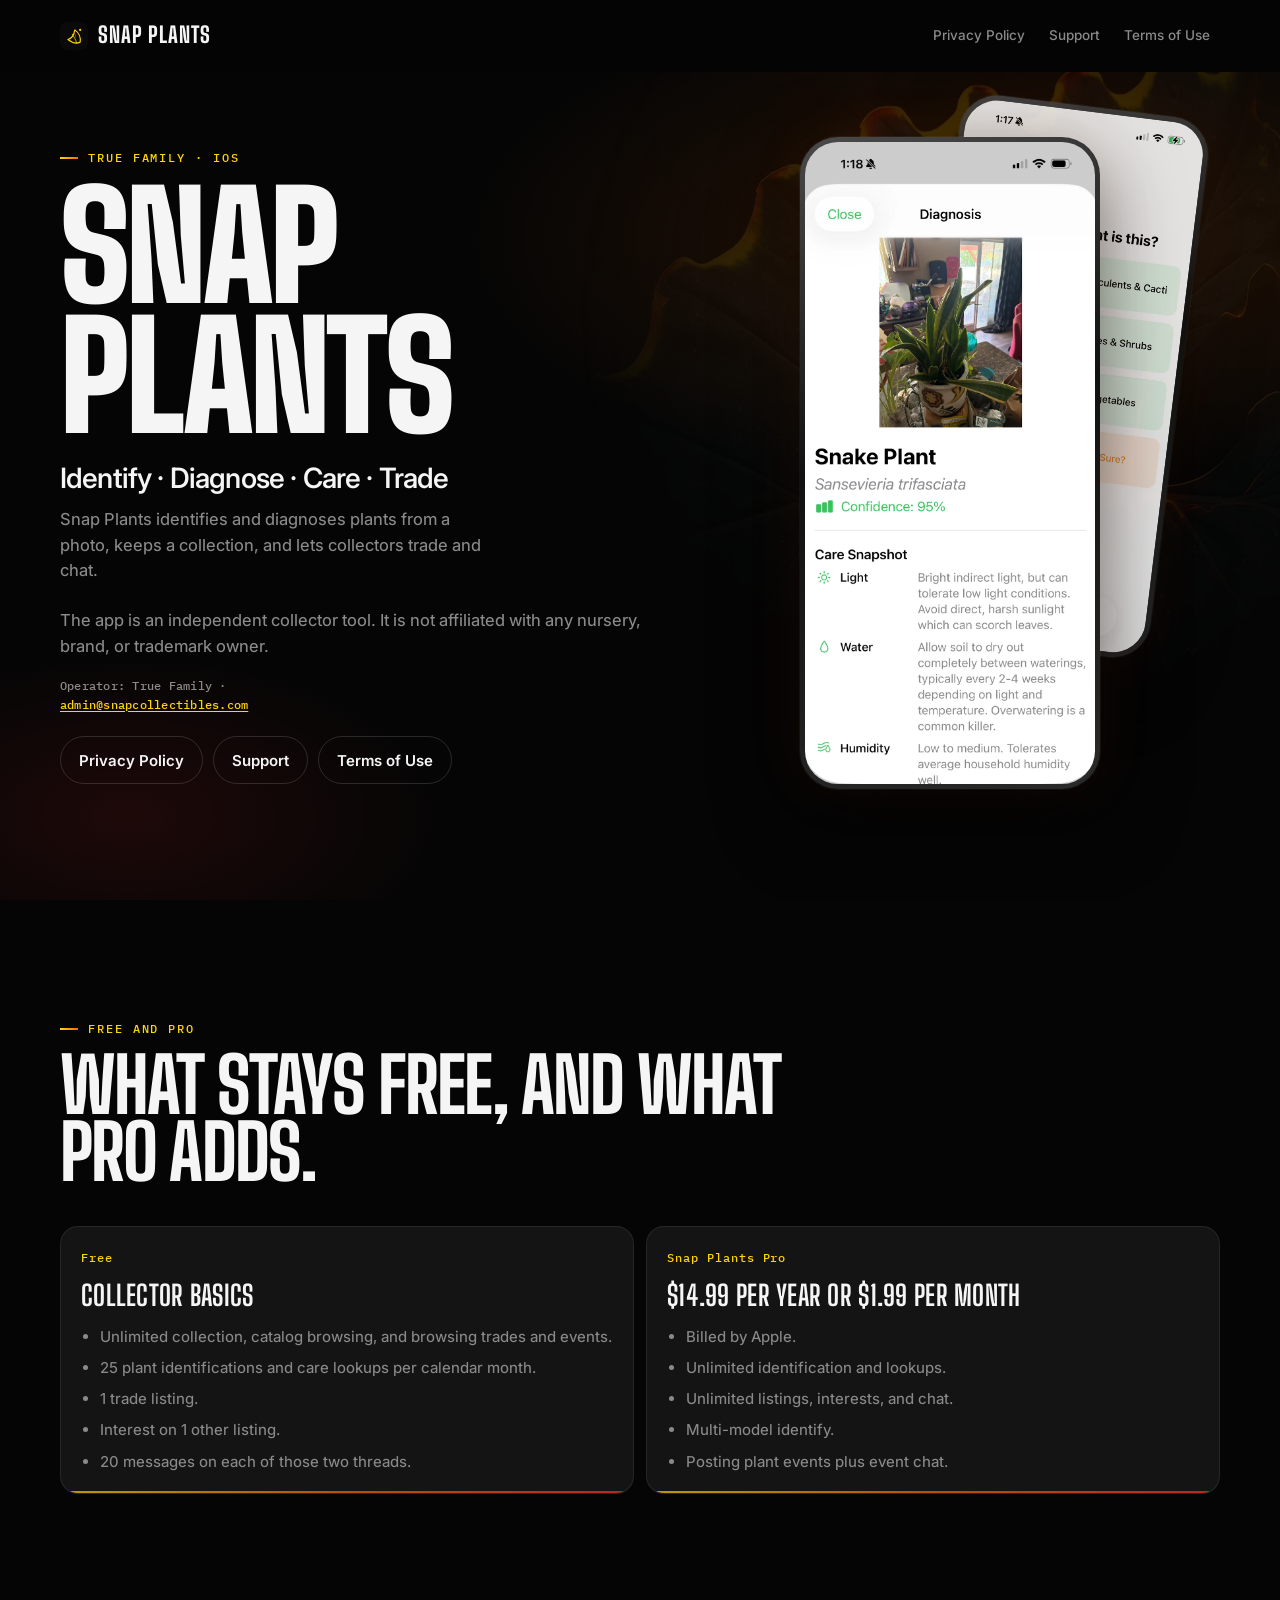
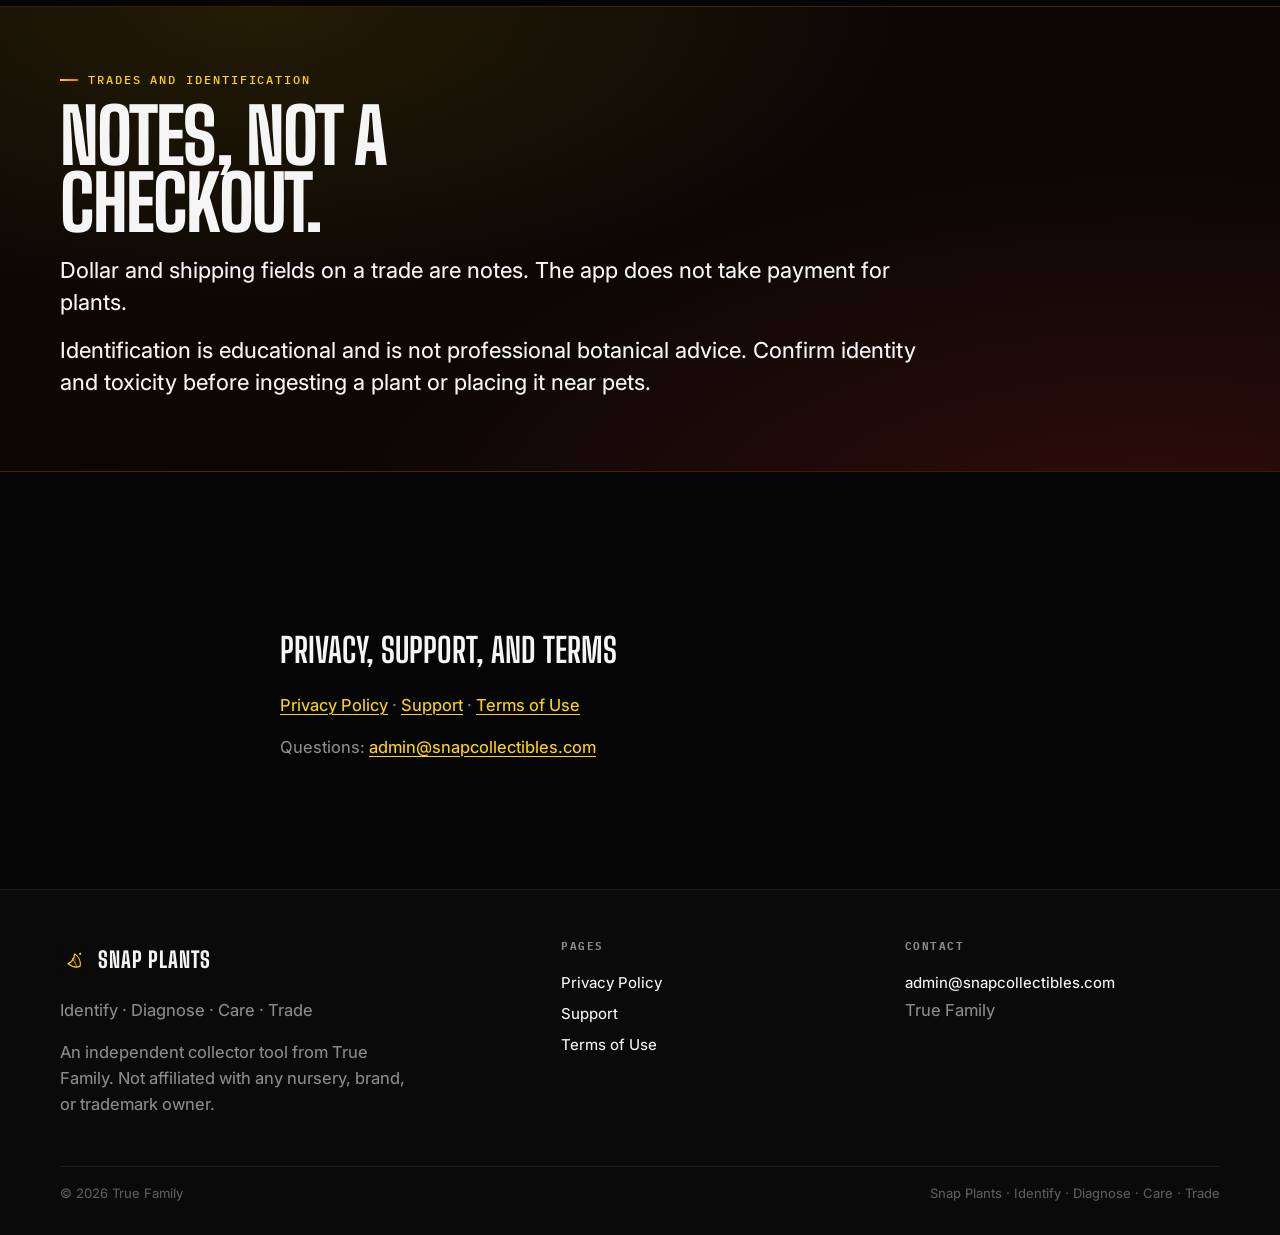
==== commit be7781b0: "Publish privacy, support, and terms for Snap Plants. Replace the beta marketing site with the App St" ====
--- a/index.html
+++ b/index.html
@@ -3,31 +3,32 @@
 <head>
   <meta charset="utf-8" />
   <meta name="viewport" content="width=device-width, initial-scale=1" />
-  <title>Snap Plants — Identify, collect, and trade plants</title>
-  <meta name="description" content="Photograph a plant. Get assistive ID and care notes. Keep a collection. Trade with other plant parents. iOS and Android beta." />
+  <title>Snap Plants — Identify · Diagnose · Care · Trade</title>
+  <meta name="description" content="Snap Plants identifies and diagnoses plants from a photo, keeps a collection, and lets collectors trade and chat. An independent collector tool from True Family." />
   <meta name="theme-color" content="#050505" />
   <link rel="canonical" href="https://plants.snapcollectibles.com/" />
 
   <meta property="og:type" content="website" />
-  <meta property="og:title" content="Snap Plants — Identify, collect, and trade plants" />
-  <meta property="og:description" content="Photograph a plant. Get assistive ID. Save it to My Plants. Trade with other plant parents. iOS and Android beta." />
+  <meta property="og:url" content="https://plants.snapcollectibles.com/" />
+  <meta property="og:title" content="Snap Plants — Identify · Diagnose · Care · Trade" />
+  <meta property="og:description" content="Snap Plants identifies and diagnoses plants from a photo, keeps a collection, and lets collectors trade and chat." />
   <meta property="og:image" content="https://plants.snapcollectibles.com/assets/img/og.png" />
   <meta property="og:image:width" content="1200" />
   <meta property="og:image:height" content="630" />
   <meta name="twitter:card" content="summary_large_image" />
-  <meta name="twitter:title" content="Snap Plants — Identify, collect, and trade plants" />
-  <meta name="twitter:description" content="Assistive plant ID, collection, and peer trades. iOS and Android beta." />
+  <meta name="twitter:title" content="Snap Plants — Identify · Diagnose · Care · Trade" />
+  <meta name="twitter:description" content="Snap Plants identifies and diagnoses plants from a photo, keeps a collection, and lets collectors trade and chat." />
   <meta name="twitter:image" content="https://plants.snapcollectibles.com/assets/img/og.png" />
 
-  <link rel="icon" href="assets/img/favicon.svg" type="image/svg+xml" />
-  <link rel="icon" href="assets/img/favicon-32.png" sizes="32x32" type="image/png" />
-  <link rel="apple-touch-icon" href="assets/img/apple-touch-icon.png" />
-  <link rel="manifest" href="site.webmanifest" />
+  <link rel="icon" href="/assets/img/favicon.svg" type="image/svg+xml" />
+  <link rel="icon" href="/assets/img/favicon-32.png" sizes="32x32" type="image/png" />
+  <link rel="apple-touch-icon" href="/assets/img/apple-touch-icon.png" />
+  <link rel="manifest" href="/site.webmanifest" />
 
   <link rel="preconnect" href="https://fonts.googleapis.com" />
   <link rel="preconnect" href="https://fonts.gstatic.com" crossorigin />
   <link href="https://fonts.googleapis.com/css2?family=Big+Shoulders+Display:wght@700;800;900&family=IBM+Plex+Mono:wght@400;500;600&family=Inter:ital,opsz,wght@0,14..32,400;0,14..32,500;0,14..32,600;1,14..32,400&display=swap" rel="stylesheet" />
-  <link rel="stylesheet" href="assets/css/site.css?v=2" />
+  <link rel="stylesheet" href="/assets/css/site.css?v=3" />
 
   <script type="application/ld+json">
   {
@@ -35,14 +36,28 @@
     "@type": "SoftwareApplication",
     "name": "Snap Plants",
     "applicationCategory": "LifestyleApplication",
-    "operatingSystem": "iOS, Android",
-    "description": "Photograph a plant. Get assistive ID and care notes. Keep a collection. Trade with other plant parents.",
-    "offers": {
-      "@type": "Offer",
-      "availability": "https://schema.org/PreOrder",
-      "price": "0",
-      "priceCurrency": "USD"
-    }
+    "operatingSystem": "iOS",
+    "description": "Snap Plants identifies and diagnoses plants from a photo, keeps a collection, and lets collectors trade and chat.",
+    "offers": [
+      {
+        "@type": "Offer",
+        "name": "Free",
+        "price": "0",
+        "priceCurrency": "USD"
+      },
+      {
+        "@type": "Offer",
+        "name": "Snap Plants Pro monthly",
+        "price": "1.99",
+        "priceCurrency": "USD"
+      },
+      {
+        "@type": "Offer",
+        "name": "Snap Plants Pro annual",
+        "price": "14.99",
+        "priceCurrency": "USD"
+      }
+    ]
   }
   </script>
 </head>
@@ -51,17 +66,14 @@
 
   <header class="site-header">
     <div class="wrap">
-      <a class="brand" href="#top">
-        <img src="assets/img/mark.svg" width="28" height="28" alt="" />
+      <a class="brand" href="/">
+        <img src="/assets/img/mark.svg" width="28" height="28" alt="" />
         <span class="brand-name">Snap Plants</span>
       </a>
       <nav class="nav" aria-label="Primary">
-        <a href="#identify">Identify</a>
-        <a href="#collection">Collection</a>
-        <a href="#trades">Trades</a>
-        <a href="#faq">FAQ</a>
-        <a href="privacy.html">Privacy</a>
-        <a class="btn btn-primary nav-cta" href="#download">Request beta</a>
+        <a href="/privacy">Privacy Policy</a>
+        <a href="/support">Support</a>
+        <a href="/terms">Terms of Use</a>
       </nav>
       <button class="nav-toggle" type="button" aria-expanded="false" aria-controls="mobile-nav" aria-label="Open menu">
         <span class="bars" aria-hidden="true"></span>
@@ -70,397 +82,92 @@
   </header>
 
   <nav class="mobile-nav" id="mobile-nav" aria-label="Mobile">
-    <a href="#identify">Identify</a>
-    <a href="#collection">Collection</a>
-    <a href="#trades">Trades</a>
-    <a href="#faq">FAQ</a>
-    <a href="privacy.html">Privacy</a>
-    <a href="#download">Request beta</a>
+    <a href="/">Home</a>
+    <a href="/privacy">Privacy Policy</a>
+    <a href="/support">Support</a>
+    <a href="/terms">Terms of Use</a>
   </nav>
 
   <main id="main">
     <section class="hero" id="top">
       <div class="hero-bg" aria-hidden="true">
-        <img src="assets/img/hero-leaf.webp" alt="" width="1280" height="720" />
+        <img src="/assets/img/hero-leaf.webp" alt="" width="1280" height="720" />
       </div>
       <div class="wrap hero-grid">
         <div class="hero-copy">
-          <p class="kicker">iOS + Android · In beta</p>
+          <p class="kicker">True Family · iOS</p>
           <h1 class="display">Snap<br />Plants</h1>
-          <p class="hero-promise">Identify. Collect. Trade.</p>
-          <p class="hero-pitch">Photograph a plant. Pick a category. Get assistive ID, a care snapshot, and toxicity notes. Save it to My Plants, then trade with other plant parents — on iPhone and Android.</p>
-          <div class="btn-row">
-            <a class="btn btn-primary" href="#download">Request beta access</a>
-            <a class="btn btn-ghost" href="#identify">See how it IDs</a>
+          <p class="hero-promise hero-tagline">Identify · Diagnose · Care · Trade</p>
+          <p class="hero-pitch">Snap Plants identifies and diagnoses plants from a photo, keeps a collection, and lets collectors trade and chat.</p>
+          <p class="muted">The app is an independent collector tool. It is not affiliated with any nursery, brand, or trademark owner.</p>
+          <p class="hero-micro">Operator: True Family · <a href="mailto:admin@snapcollectibles.com">admin@snapcollectibles.com</a></p>
+          <div class="btn-row" style="margin-top: 22px;">
+            <a class="btn btn-ghost" href="/privacy">Privacy Policy</a>
+            <a class="btn btn-ghost" href="/support">Support</a>
+            <a class="btn btn-ghost" href="/terms">Terms of Use</a>
           </div>
-          <p class="hero-micro">iOS and Android in beta · Assistive ID, not a botanist · Peer-to-peer trades · Your collection stays yours</p>
         </div>
 
         <div class="hero-stage">
           <div class="hero-phones">
             <figure class="device device-float device-back">
-              <img src="assets/screens/Scan.webp" width="900" height="1948" alt="Snap Plants scan screen asking what kind of plant this is, with houseplants, succulents, outdoor, trees, herbs, vegetables, and wildflowers." />
+              <img src="/assets/screens/Scan.webp" width="900" height="1948" alt="Snap Plants scan screen for photographing a plant." />
             </figure>
             <figure class="device device-float device-main">
-              <img src="assets/screens/Plant1.webp" width="900" height="1948" alt="Diagnosis result for a snake plant, Sansevieria trifasciata, 95 percent confidence, with light, water, and humidity care snapshot." />
+              <img src="/assets/screens/Plant1.webp" width="900" height="1948" alt="A plant identification result with a care snapshot." />
             </figure>
           </div>
-          <div class="hero-chips">
-            <div class="chip chip-health">
-              <div class="label">Top match</div>
-              <strong>Snake Plant · 95%</strong>
-              <span>Sansevieria trifasciata</span>
-            </div>
-            <div class="chip chip-dna">
-              <div class="label">Scan</div>
-              <strong>Houseplants</strong>
-              <span>One plant, fill the frame</span>
-            </div>
-          </div>
-        </div>
-      </div>
-    </section>
-
-    <div class="strip">
-      <div class="wrap strip-row">
-        <span><b>Identify</b> Camera or gallery</span>
-        <span><b>Care</b> Light, water, toxicity</span>
-        <span><b>Shelf</b> My Plants</span>
-        <span><b>Trade</b> Peer-to-peer</span>
-      </div>
-    </div>
-
-    <section class="section" id="who">
+        </div>
+      </div>
+    </section>
+
+    <section class="section" id="plans">
       <div class="wrap">
         <div class="section-head">
-          <p class="kicker">Who it’s for</p>
-          <h2 class="display">Built for the sill, the garden, the swap.</h2>
-          <p class="lede muted">Indoor parents, outdoor gardeners, succulent collectors, and traders share the same shelf. Categories change the hint. The honesty does not: ID is assistive.</p>
-        </div>
-        <div class="audience">
-          <article>
-            <h3>Indoor</h3>
-            <p>Houseplants on the sill. Snap the leaf, save the care notes, and remember which pot is which before you overwater it again.</p>
-          </article>
-          <article>
-            <h3>Garden</h3>
-            <p>Outdoor plants, trees, shrubs, herbs, vegetables, wildflowers. Tag the bed. Lookup links when you want a second opinion.</p>
-          </article>
-          <article>
-            <h3>Succulent</h3>
-            <p>Thick-leaf plants and cacti. Confidence scores and lookalike notes so you can argue with the result, not a shopping blog.</p>
-          </article>
-          <article>
-            <h3>Trader</h3>
-            <p>Post from inventory, browse the feed, chat in-app. Swaps are between plant parents. Snap Plants does not insure them.</p>
-          </article>
-        </div>
-      </div>
-    </section>
-
-    <section class="section" id="pillars" style="padding-top: 0;">
-      <div class="wrap">
-        <div class="section-head">
-          <p class="kicker">What ships</p>
-          <h2 class="display">Six things on the phone, not on a slide.</h2>
-        </div>
-        <div class="pillar-grid">
+          <p class="kicker">Free and Pro</p>
+          <h2 class="display">What stays free, and what Pro adds.</h2>
+        </div>
+        <div class="plan-grid">
           <article class="pillar">
-            <div class="num">01</div>
-            <h3>Camera scan</h3>
-            <p>Photograph one plant, or pick from the gallery. Categories are optional hints — the photo is what gets identified.</p>
+            <div class="num">Free</div>
+            <h3>Collector basics</h3>
+            <ul>
+              <li>Unlimited collection, catalog browsing, and browsing trades and events.</li>
+              <li>25 plant identifications and care lookups per calendar month.</li>
+              <li>1 trade listing.</li>
+              <li>Interest on 1 other listing.</li>
+              <li>20 messages on each of those two threads.</li>
+            </ul>
           </article>
           <article class="pillar">
-            <div class="num">02</div>
-            <h3>Assistive ID</h3>
-            <p>Suggested name, scientific name, confidence. Care snapshot. Toxicity notes. Lookup links. Learning and reference. Not a botanist.</p>
+            <div class="num">Snap Plants Pro</div>
+            <h3>$14.99 per year or $1.99 per month</h3>
+            <ul>
+              <li>Billed by Apple.</li>
+              <li>Unlimited identification and lookups.</li>
+              <li>Unlimited listings, interests, and chat.</li>
+              <li>Multi-model identify.</li>
+              <li>Posting plant events plus event chat.</li>
+            </ul>
           </article>
-          <article class="pillar">
-            <div class="num">03</div>
-            <h3>Diagnosis</h3>
-            <p>Symptoms, possible causes, care advice. Android also splits Identify, Diagnose Issue, Toxic Check, and Weed ID.</p>
-          </article>
-          <article class="pillar">
-            <div class="num">04</div>
-            <h3>My Plants</h3>
-            <p>A list and a shelf of what you actually own. Filter All, Wishlist, or Selling. Notes and location tags live on the plant.</p>
-          </article>
-          <article class="pillar">
-            <div class="num">05</div>
-            <h3>Peer trades</h3>
-            <p>Post an offer from inventory, browse the feed, open detail, chat. Contact details are yours to share.</p>
-          </article>
-          <article class="pillar">
-            <div class="num">06</div>
-            <h3>Backup</h3>
-            <p>Cloud backup and restore while signed in. Export and import CSV where the app supports it. A new phone should not wipe the shelf.</p>
-          </article>
-        </div>
-      </div>
-    </section>
-
-    <section class="section" id="identify">
-      <div class="wrap split">
-        <div>
-          <p class="kicker">Identify <span class="badge badge-live">Live</span></p>
-          <h2 class="display">Snap a plant. Pick a category. Read the score.</h2>
-          <p class="lede">Houseplants, succulents and cacti, outdoor garden plants, trees and shrubs, herbs, vegetables, wildflowers, or not sure. Categories narrow the hint. The photo still does the work.</p>
-          <p class="muted">You get a suggested name, scientific name, confidence, a care snapshot (light, water, humidity, soil), toxicity notes, and lookup links — PlantNet, Wikipedia, RHS, Missouri Botanical, iNaturalist. If the match is uncertain, treat it as a starting point.</p>
-          <ul class="feature-list">
-            <li>Camera or gallery. One plant, fill the frame, decent light.</li>
-            <li>Optional category chips — they hint the catalog, they do not replace the image.</li>
-            <li>Android: Identify Plant, Diagnose Issue, Toxic Check, and Weed ID as separate scan modes.</li>
-            <li>Diagnosis history so you can revisit a maybe.</li>
-            <li>Identifications are estimates for learning and reference. Not a certified botanical ID.</li>
-          </ul>
-        </div>
-        <figure class="device device-solo">
-          <img src="assets/screens/Scan.webp" width="900" height="1948" alt="Snap Plants scan: What kind of plant is this, with houseplants, succulents and cacti, outdoor garden plants, trees and shrubs, herbs, vegetables, wildflowers, and Not Sure." />
-        </figure>
-      </div>
-      <div class="wrap" style="margin-top: 36px;">
-        <div class="device-row">
-          <figure class="device">
-            <img src="assets/screens/Plant1.webp" width="900" height="1948" alt="Snake plant diagnosis with 95 percent confidence and a care snapshot for light, water, and humidity." />
-            <figcaption>ID + care</figcaption>
-          </figure>
-          <figure class="device">
-            <img src="assets/screens/Plant2.webp" width="900" height="1948" alt="Diagnosis continuation: soil, common pests, mature size, symptoms, possible causes, and care advice." />
-            <figcaption>Diagnosis</figcaption>
-          </figure>
-          <figure class="device">
-            <img src="assets/screens/Plant3.webp" width="900" height="1948" alt="Toxicity notes, additional notes, and helpful resources linking to PlantNet, Wikipedia, RHS, Missouri Botanical, and iNaturalist." />
-            <figcaption>Lookups</figcaption>
-          </figure>
-        </div>
-      </div>
-    </section>
-
-    <section class="section" id="collection">
-      <div class="wrap split reverse">
-        <div>
-          <p class="kicker">Collection <span class="badge badge-live">Live</span></p>
-          <h2 class="display">Journal it. Shelf it. Flag it for sale.</h2>
-          <p class="lede">More than an identifier. A personal collection with search, wishlist, and selling filters.</p>
-          <ul class="feature-list">
-            <li>My Plants list with All, Wishlist, and Selling.</li>
-            <li>Plant detail: notes, location tags, diagnosis history.</li>
-            <li>Manual add when you already know what you have.</li>
-            <li>Swipe left to delete. Swipe right to wishlist or pre-fill a trade.</li>
-            <li>Import / export CSV. Cloud backup / restore while signed in.</li>
-          </ul>
-        </div>
-        <figure class="device device-solo">
-          <img src="assets/screens/MyPlants.webp" width="900" height="1948" alt="My Plants collection listing a snake plant at 95 percent, with All, Wishlist, and Selling filters." />
-        </figure>
+        </div>
       </div>
     </section>
 
     <section class="ember-band">
       <div class="wrap">
-        <p class="kicker">Honest ID</p>
-        <h2 class="display">A photo is not a botanist.</h2>
-        <p class="lede" style="max-width: 46ch;">AI identification is assistive — for learning and reference. It is not a substitute for a professional botanist, horticulturist, or veterinarian. Confirm anything about edibility, toxicity, or disease before you act.</p>
-      </div>
-    </section>
-
-    <section class="section" id="trades">
-      <div class="wrap split">
-        <div>
-          <p class="kicker">Trades <span class="badge badge-live">Live</span></p>
-          <h2 class="display">Swap from inventory. Chat in the app.</h2>
-          <p class="lede">Pick a plant you already logged. Post the offer. Browse the feed. Open detail. Message.</p>
-          <p class="muted">Trades are peer-to-peer between plant parents. Snap Plants does not insure, escrow, ship, or take payment. Contact details — username and optional Facebook helpers — are information you choose to share.</p>
-          <ul class="feature-list">
-            <li>Sign in to post and view trades. Apple on iOS. Google on Android.</li>
-            <li>Swipe right on a collection plant to pre-fill a trade.</li>
-            <li>Selling filter on My Plants so for-sale plants are not mixed into the rest of the shelf.</li>
-          </ul>
-        </div>
-        <figure class="device device-solo">
-          <img src="assets/screens/MyPlants.webp" width="900" height="1948" alt="My Plants with Selling and Wishlist filters used to flag plants for trade." />
-        </figure>
-      </div>
-    </section>
-
-    <section class="section" id="how">
-      <div class="wrap">
-        <div class="section-head">
-          <p class="kicker">How it works</p>
-          <h2 class="display">Snap. Identify. Save. Trade.</h2>
-        </div>
-        <div class="steps">
-          <article class="step">
-            <h3>Snap the plant</h3>
-            <p>Open the camera or pick a gallery photo. One plant, fill the frame. Crop if you have to. Four plants in one shot will lie to you.</p>
-          </article>
-          <article class="step">
-            <h3>Identify by category</h3>
-            <p>Optional chips: houseplants, succulents, outdoor, trees, herbs, vegetables, wildflowers, not sure. Review confidence, care, toxicity, and lookups.</p>
-          </article>
-          <article class="step">
-            <h3>Save to My Plants</h3>
-            <p>Add notes and a location tag. Flag wishlist or selling. See it on the shelf. The values you type are yours.</p>
-          </article>
-          <article class="step">
-            <h3>Trade if you want</h3>
-            <p>Post from inventory, browse the feed, chat in-app. The swap is between you and the other plant parent.</p>
-          </article>
-          <article class="step">
-            <h3>Back it up</h3>
-            <p>Sign in. Sync or export CSV. A future beta should not be the reason the shelf disappears.</p>
-          </article>
-        </div>
-      </div>
-    </section>
-
-    <section class="section" id="settings" style="padding-top:0;">
-      <div class="wrap split reverse">
-        <div>
-          <p class="kicker">Account <span class="badge badge-live">Live</span></p>
-          <h2 class="display">Sign in, export, bring your own key if you want.</h2>
-          <p class="muted">Scan and journal without an account. Sign-in unlocks backup, restore, and trades. An optional OpenRouter key lives in Settings — the app can use a default until you add your own. Identification remains educational. The disclaimer in Settings says so out loud.</p>
-          <ul class="feature-list">
-            <li>iOS: Sign in with Apple. Export / import collection CSV.</li>
-            <li>Android: Sign in with Google. CSV import / export. AI Botanist chat and a plant encyclopedia from Settings.</li>
-            <li>OpenRouter key can be tested and saved on-device.</li>
-          </ul>
-        </div>
-        <figure class="device device-solo">
-          <img src="assets/screens/Settings.webp" width="900" height="1948" alt="Settings with OpenRouter API key, export and import collection CSV, and a disclaimer that identification is educational only." />
-        </figure>
-      </div>
-    </section>
-
-    <section class="section" id="faq">
-      <div class="wrap">
-        <div class="section-head">
-          <p class="kicker">FAQ</p>
-          <h2 class="display">Straight answers for plant people.</h2>
-          <p class="lede muted">What Snap Plants does — and what it does not claim.</p>
-        </div>
-        <div class="faq-list">
-          <details class="faq-item">
-            <summary>How accurate is plant identification?</summary>
-            <p>Identification is assistive and can be wrong. Photo quality, lighting, and similar-looking species all affect results. Use the lookup links, and always verify important decisions — especially edibility or toxicity — with trusted sources or a professional.</p>
-          </details>
-          <details class="faq-item">
-            <summary>Do I need to sign in?</summary>
-            <p>You can scan and journal without an account. Sign in with Apple (iOS) or Google (Android) unlocks cloud backup, trades, and account features. Stay signed in if you want the shelf to follow you to a new phone.</p>
-          </details>
-          <details class="faq-item">
-            <summary>Why pick a category when I scan?</summary>
-            <p>Houseplants, succulents, outdoor, trees, herbs, vegetables, or wildflowers help focus identification. Use Not Sure when you are not sure. The photo is still what gets identified. On Android you can also choose Identify, Diagnose, Toxic Check, or Weed ID first.</p>
-          </details>
-          <details class="faq-item">
-            <summary>How do trades work?</summary>
-            <p>Trades are peer-to-peer between users. Post offers, pick a plant from inventory, browse the feed, open detail, and chat in-app. Snap Plants does not insure, ship, or process payments.</p>
-          </details>
-          <details class="faq-item">
-            <summary>What is the camera used for?</summary>
-            <p>Photographing plants for identification, diagnosis, and your collection journal. Not unrelated uses.</p>
-          </details>
-          <details class="faq-item">
-            <summary>How does the Android beta invite work?</summary>
-            <p>Google Play internal testing does not email testers automatically. After you request Android beta, this site shows the Play test URL. Copy it and keep it. The URL becomes active once your email is added to the tester list — please allow up to a few hours.</p>
-          </details>
-        </div>
-      </div>
-    </section>
-
-    <section class="section" id="privacy">
-      <div class="wrap">
-        <div class="section-head">
-          <p class="kicker">Ownership</p>
-          <h2 class="display">Your shelf is yours. Photos are for plants.</h2>
-          <p class="lede muted">Camera and photos are used for plant identification and the collection journal. Trade contact details are information you choose to provide. Sign-in is for account features like backup and trades.</p>
-        </div>
-        <div class="pillar-grid">
-          <article class="pillar">
-            <div class="num">Camera</div>
-            <h3>Plants only</h3>
-            <p>Photos support ID, diagnosis, and journaling. They are not a general-purpose social feed.</p>
-          </article>
-          <article class="pillar">
-            <div class="num">Sign-in</div>
-            <h3>Apple or Google</h3>
-            <p>iOS uses Sign in with Apple. Android uses Google. Cloud backup requires an account.</p>
-          </article>
-          <article class="pillar">
-            <div class="num">Trades</div>
-            <h3>You share contact</h3>
-            <p>Username and optional Facebook helpers are user-provided so other plant parents can reach you.</p>
-          </article>
-          <article class="pillar">
-            <div class="num">This site</div>
-            <h3>No analytics SDK</h3>
-            <p>The beta form sends App name, phone OS, and email to admin@snapcollectibles.com. Nothing else.</p>
-          </article>
-        </div>
-        <p style="margin-top:24px;"><a href="privacy.html">Read the full privacy page →</a></p>
-      </div>
-    </section>
-
-    <section class="section" id="download">
-      <div class="wrap">
-        <div class="cta-panel">
-          <p class="kicker">Beta</p>
-          <h2 class="display">iOS and Android. Both in beta.</h2>
-          <p class="lede muted" style="max-width:44ch;">Request a tester slot. We get App name, phone OS, and your email — nothing else. Android testers must copy the Play test URL on the next screen. Google will not email it.</p>
-          <div class="btn-row" style="margin-top:8px;">
-            <span class="store-btn" aria-disabled="true">
-              <small>In beta</small>
-              <b>iOS</b>
-            </span>
-            <span class="store-btn" aria-disabled="true">
-              <small>In beta</small>
-              <b>Android</b>
-            </span>
-          </div>
-
-          <div class="android-persist" id="android-persist" hidden>
-            <p class="kicker">Android tester link</p>
-            <h3>Keep this URL.</h3>
-            <p class="tester-warn">This URL will be active once your email has been added to the tester list. Please allow up to a few hours. The Google Play interface does not auto-send emails to testers.</p>
-            <div class="tester-url-row">
-              <code class="tester-url" data-tester-url tabindex="0" aria-label="Android tester URL"></code>
-              <button class="btn btn-ghost" type="button" id="copy-tester-url-persist">Copy</button>
-            </div>
-            <p class="form-status" data-state="ok">Request received. You confirmed you copied the link.</p>
-          </div>
-
-          <form class="form" id="beta-form" novalidate>
-            <input type="hidden" name="_subject" value="Snap Plants beta tester request" />
-            <input type="hidden" name="_template" value="table" />
-            <input type="text" name="_honey" class="honey" tabindex="-1" autocomplete="off" aria-hidden="true" />
-
-            <label for="app-name">App name</label>
-            <input id="app-name" name="App Name" type="text" value="Snap Plants" readonly />
-
-            <fieldset class="os-fieldset">
-              <legend>Phone OS</legend>
-              <div class="os-choice">
-                <label class="os-card">
-                  <input type="radio" name="Phone OS" value="iOS" required />
-                  <span class="os-card-title">iOS</span>
-                  <span class="os-card-meta">iPhone + iPad</span>
-                </label>
-                <label class="os-card">
-                  <input type="radio" name="Phone OS" value="Android" />
-                  <span class="os-card-title">Android</span>
-                  <span class="os-card-meta">Phone + tablet</span>
-                </label>
-              </div>
-            </fieldset>
-
-            <label for="email">Email</label>
-            <input id="email" name="email" type="email" autocomplete="email" placeholder="you@greenhouse.local" required />
-
-            <button class="btn btn-primary" type="submit">Request to be a beta tester</button>
-            <p class="form-note">Sends App name, phone OS, and email to <span class="mono">admin@snapcollectibles.com</span>. No newsletter. Android: you must copy the Play test URL after submit.</p>
-            <p class="form-status" id="beta-status" role="status"></p>
-          </form>
-        </div>
+        <p class="kicker">Trades and identification</p>
+        <h2 class="display">Notes, not a checkout.</h2>
+        <p class="lede">Dollar and shipping fields on a trade are notes. The app does not take payment for plants.</p>
+        <p class="lede">Identification is educational and is not professional botanical advice. Confirm identity and toxicity before ingesting a plant or placing it near pets.</p>
+      </div>
+    </section>
+
+    <section class="section">
+      <div class="wrap prose">
+        <h2>Privacy, support, and terms</h2>
+        <p><a href="/privacy">Privacy Policy</a> · <a href="/support">Support</a> · <a href="/terms">Terms of Use</a></p>
+        <p>Questions: <a href="mailto:admin@snapcollectibles.com">admin@snapcollectibles.com</a></p>
       </div>
     </section>
   </main>
@@ -468,66 +175,31 @@
   <footer class="site-footer">
     <div class="wrap footer-grid">
       <div class="footer-brand">
-        <a class="brand" href="#top">
-          <img src="assets/img/mark.svg" width="28" height="28" alt="" />
+        <a class="brand" href="/">
+          <img src="/assets/img/mark.svg" width="28" height="28" alt="" />
           <span class="brand-name">Snap Plants</span>
         </a>
-        <p>Identify plants. Keep the shelf. Trade with plant parents.</p>
+        <p>Identify · Diagnose · Care · Trade</p>
+        <p>An independent collector tool from True Family. Not affiliated with any nursery, brand, or trademark owner.</p>
       </div>
       <div class="footer-col">
-        <h2>Product</h2>
-        <a href="#identify">Identify</a>
-        <a href="#collection">Collection</a>
-        <a href="#trades">Trades</a>
-        <a href="#faq">FAQ</a>
+        <h2>Pages</h2>
+        <a href="/privacy">Privacy Policy</a>
+        <a href="/support">Support</a>
+        <a href="/terms">Terms of Use</a>
       </div>
       <div class="footer-col">
-        <h2>Trust</h2>
-        <a href="privacy.html">Privacy</a>
-        <a href="terms.html">Terms</a>
-        <a href="support.html">Support</a>
-      </div>
-      <div class="footer-col">
-        <h2>Get it</h2>
-        <a href="#download">Request beta</a>
-        <span class="muted">iOS + Android beta</span>
+        <h2>Contact</h2>
+        <a href="mailto:admin@snapcollectibles.com">admin@snapcollectibles.com</a>
+        <span class="muted">True Family</span>
       </div>
     </div>
     <div class="wrap footer-legal">
-      <span>© <span data-year></span> Snap Plants. All rights reserved.</span>
-      <span>Assistive ID · Peer-to-peer trades · iOS + Android beta</span>
+      <span>© <span data-year></span> True Family</span>
+      <span>Snap Plants · Identify · Diagnose · Care · Trade</span>
     </div>
   </footer>
 
-  <div class="tester-modal" id="tester-modal" hidden role="dialog" aria-modal="true" aria-labelledby="tester-title">
-    <div class="tester-card">
-      <p class="kicker">Android tester link</p>
-      <h2 class="display" id="tester-title">Copy this URL. Keep it.</h2>
-      <p class="tester-warn">This URL will be active once your email has been added to the tester list. Please allow up to a few hours. The Google Play interface does not auto-send emails to testers.</p>
-      <p class="muted" style="margin:0 0 14px;">Request email: <span class="mono" data-tester-email></span></p>
-      <div class="tester-url-row">
-        <code class="tester-url" id="tester-url" data-tester-url tabindex="0" aria-label="Android tester URL"></code>
-        <button class="btn btn-primary" type="button" id="copy-tester-url">Copy</button>
-      </div>
-      <label class="tester-ack" for="tester-copied">
-        <input id="tester-copied" type="checkbox" />
-        <span>I have copied this URL and will keep it. I understand it will not work until my email is on the tester list.</span>
-      </label>
-      <button class="btn btn-primary" type="button" id="tester-done" disabled>I’ve copied and kept this URL</button>
-      <p class="form-note" style="margin-top:12px;">You cannot dismiss this until you check the box. Google will not email you this link.</p>
-    </div>
-  </div>
-
-  <svg width="0" height="0" aria-hidden="true" focusable="false">
-    <defs>
-      <linearGradient id="ember" x1="0" y1="0" x2="1" y2="1">
-        <stop offset="0" stop-color="#FFD600" />
-        <stop offset="0.55" stop-color="#FF6A00" />
-        <stop offset="1" stop-color="#FF2D2D" />
-      </linearGradient>
-    </defs>
-  </svg>
-
-  <script src="assets/js/site.js"></script>
+  <script src="/assets/js/site.js"></script>
 </body>
 </html>
--- a/assets/css/site.css
+++ b/assets/css/site.css
@@ -647,6 +647,10 @@
   max-width: 16ch;
 }
 
+.ember-band .lede {
+  max-width: 62ch;
+}
+
 /* ---------- cards / grids ---------- */
 
 .pillar-grid {
@@ -687,10 +691,36 @@
   text-transform: uppercase;
 }
 
-.pillar p {
+.pillar p,
+.pillar li {
   margin: 0;
   color: var(--muted);
   font-size: 15px;
+}
+
+.pillar ul {
+  margin: 12px 0 0;
+  padding-left: 1.15em;
+}
+
+.pillar li + li {
+  margin-top: 8px;
+}
+
+.plan-grid {
+  display: grid;
+  gap: 12px;
+}
+
+.hero-tagline {
+  max-width: 28ch;
+}
+
+.legal-meta {
+  font-family: var(--font-mono);
+  font-size: 13px;
+  color: var(--muted);
+  margin: 0 0 18px;
 }
 
 .split {
@@ -1226,7 +1256,7 @@
   display: none;
   position: fixed;
   inset: var(--header-h) 0 0;
-  background: rgba(5, 5, 5, 0.96);
+  background: #050505;
   z-index: 40;
   padding: 20px;
 }
@@ -1287,8 +1317,12 @@
     grid-template-columns: 1fr auto;
   }
 
+  .plan-grid {
+    grid-template-columns: 1fr 1fr;
+  }
+
   .footer-grid {
-    grid-template-columns: 1.4fr 1fr 1fr 1fr;
+    grid-template-columns: 1.5fr 1fr 1fr;
   }
 
   .cta-panel { padding: 40px; }
